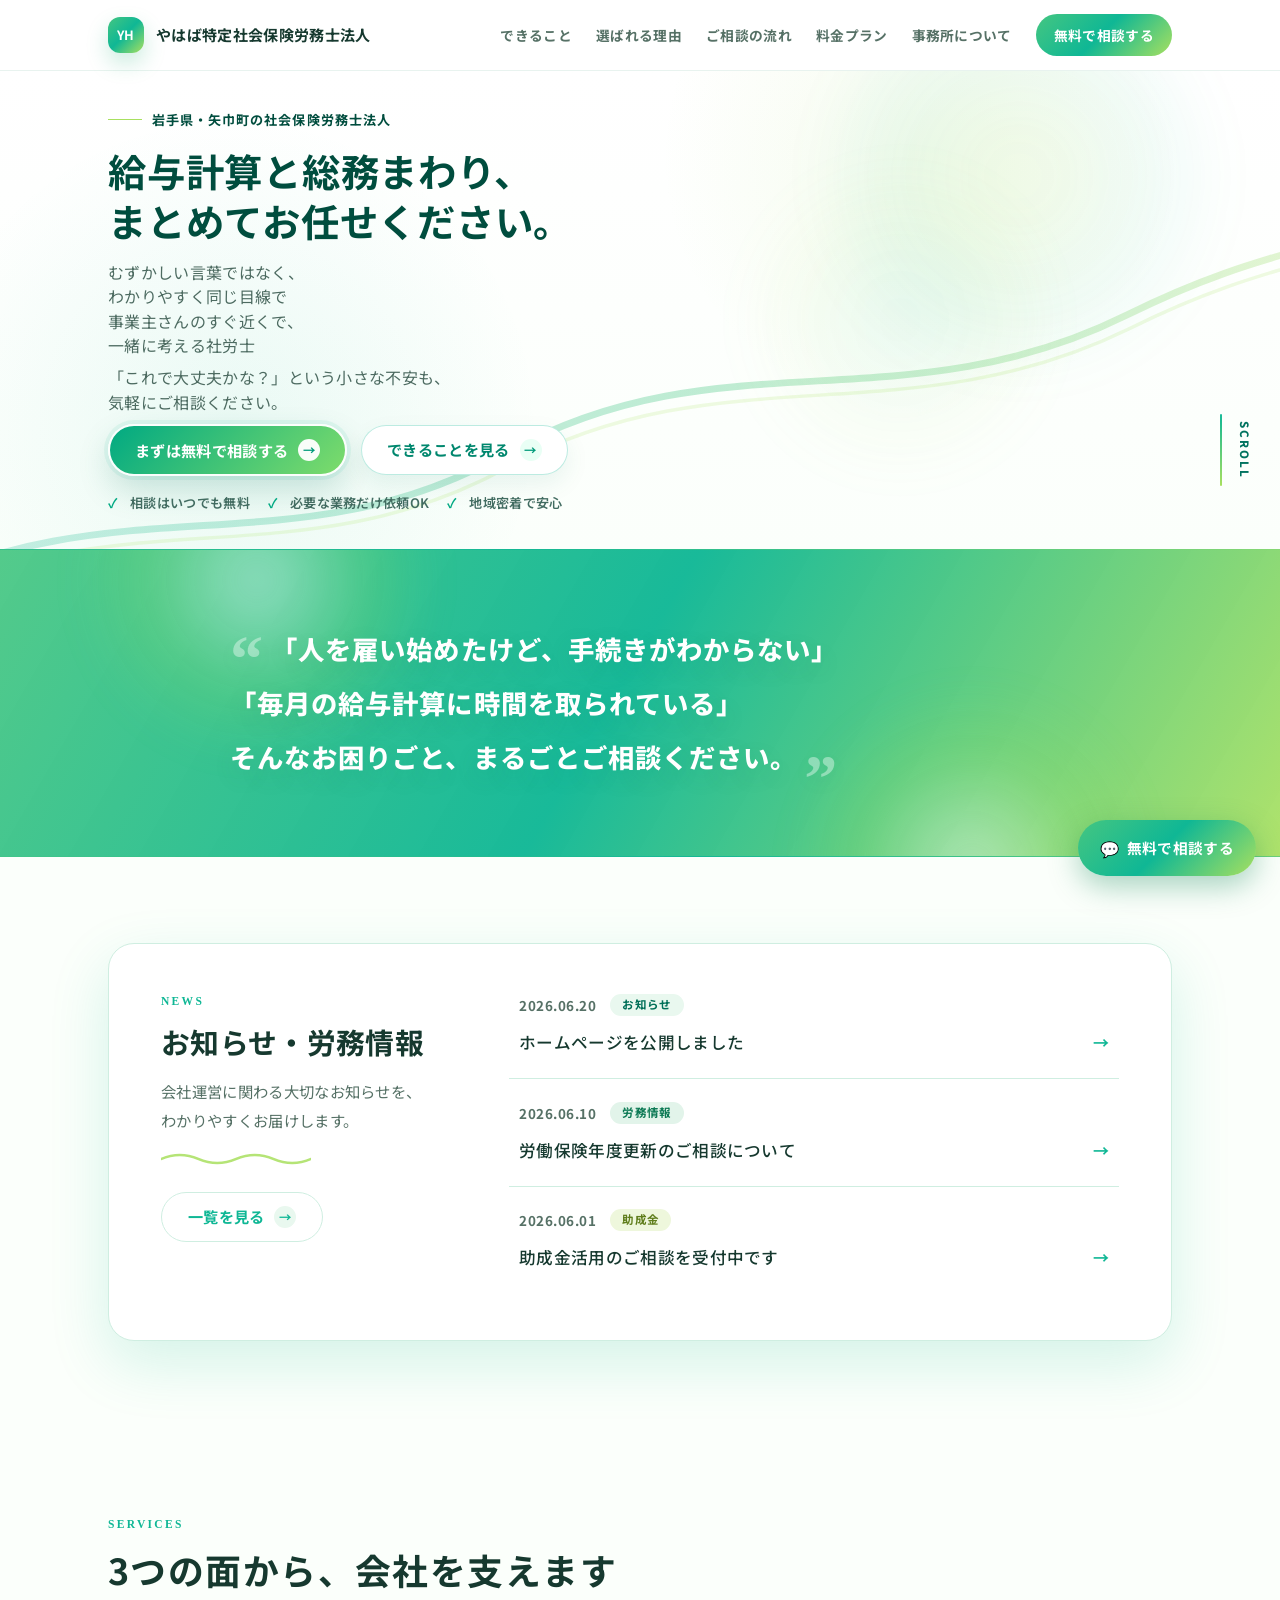
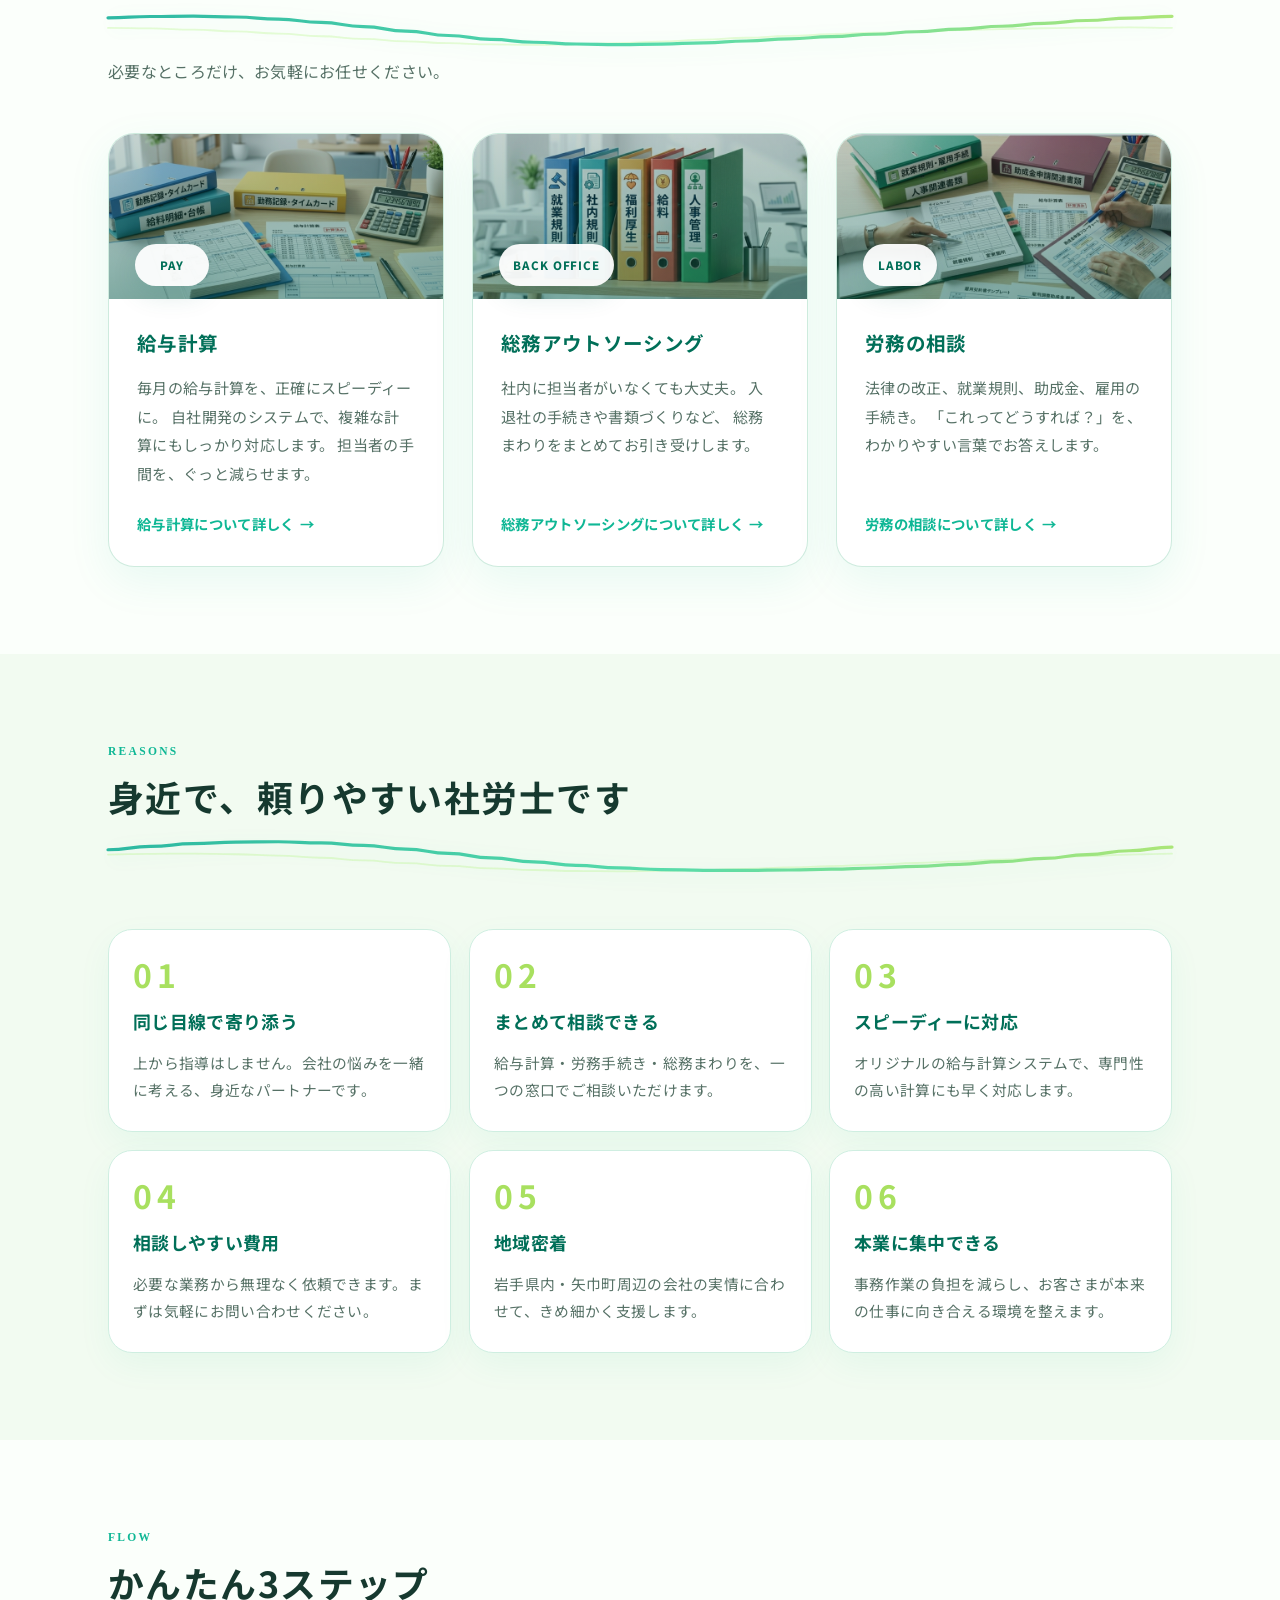
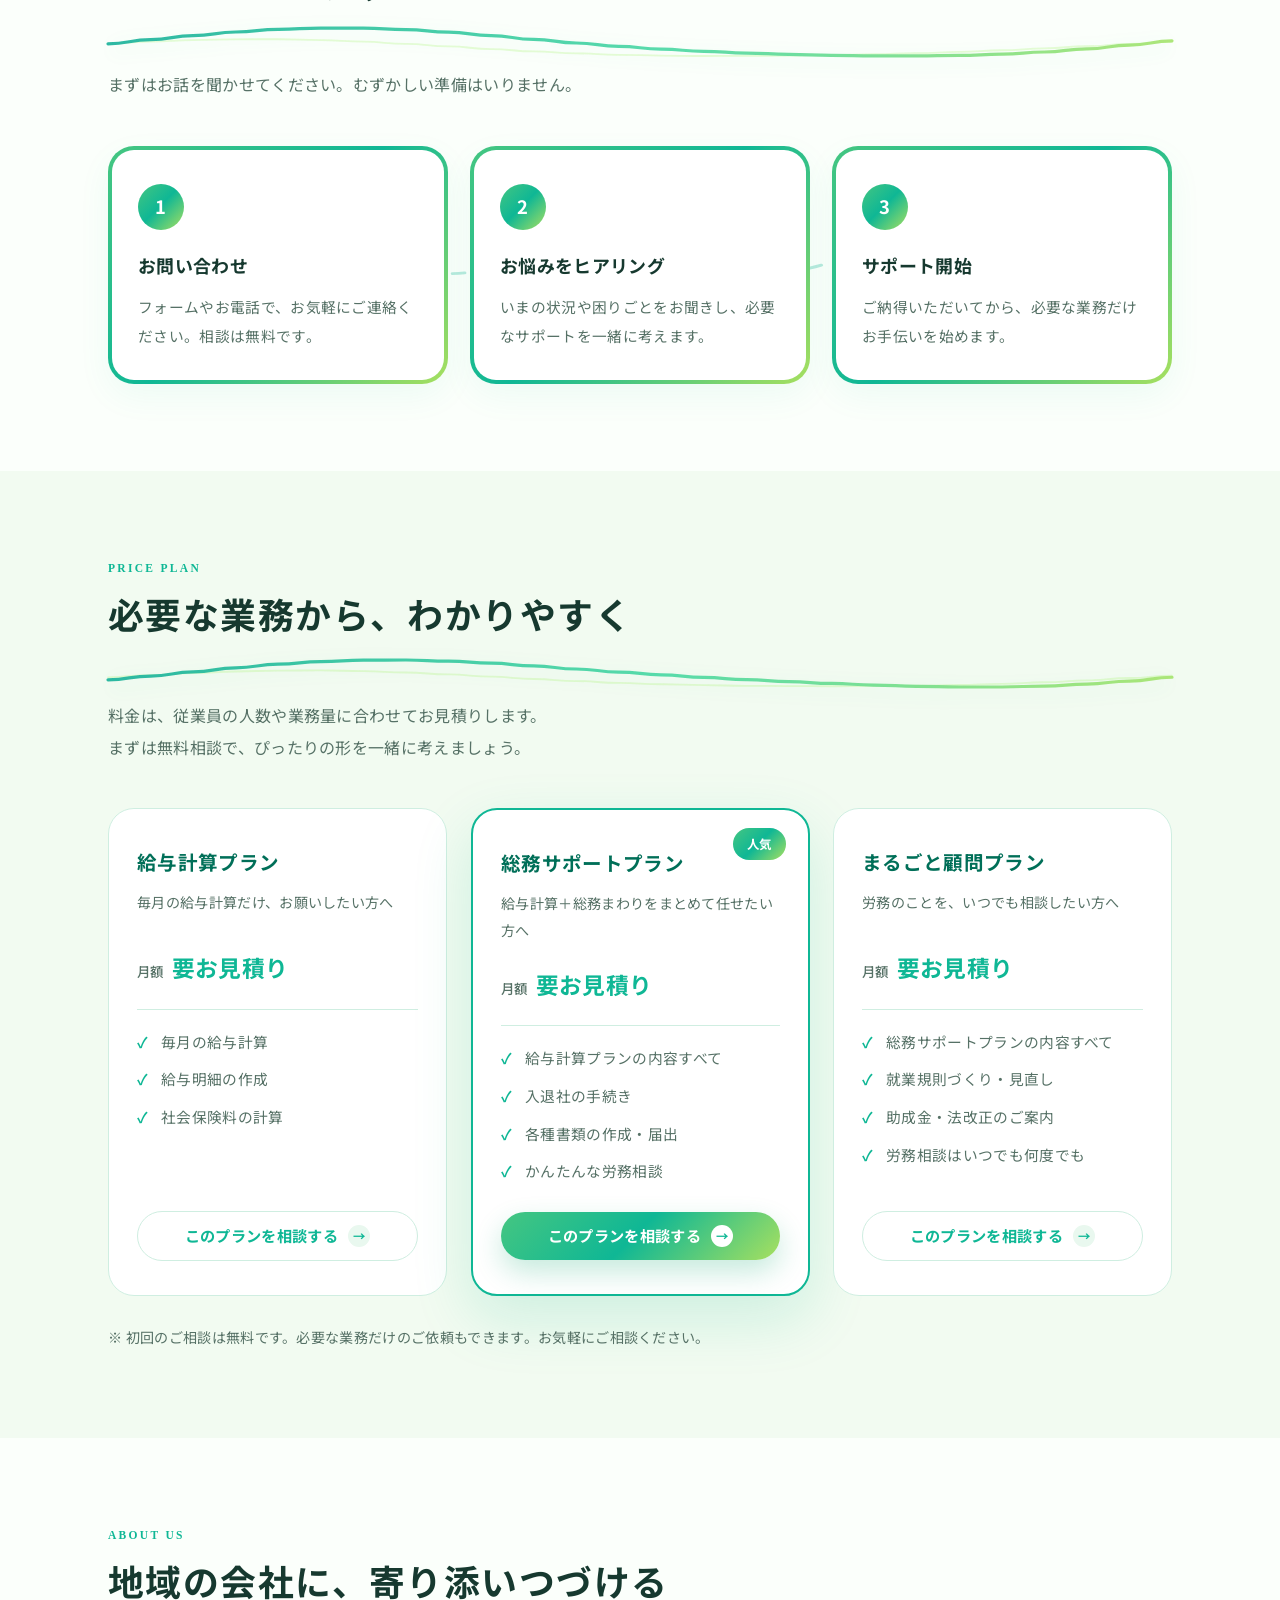
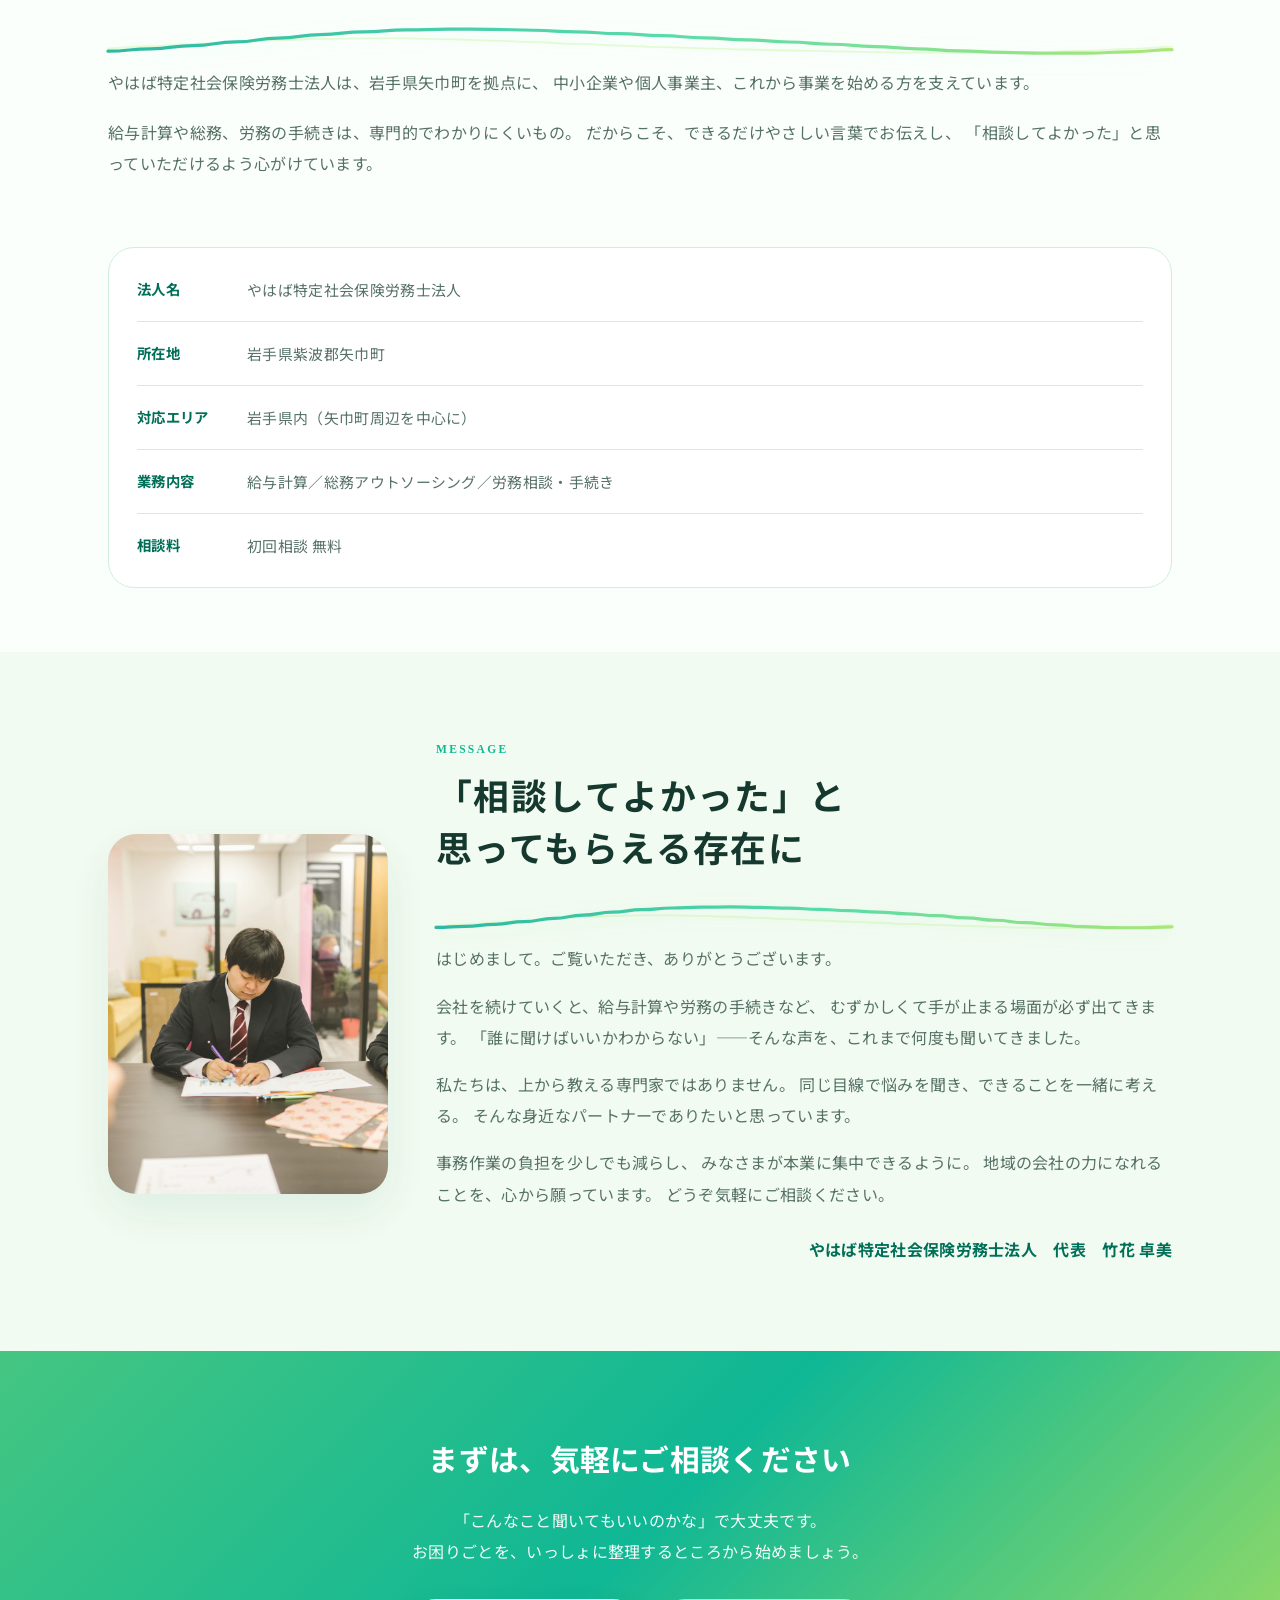
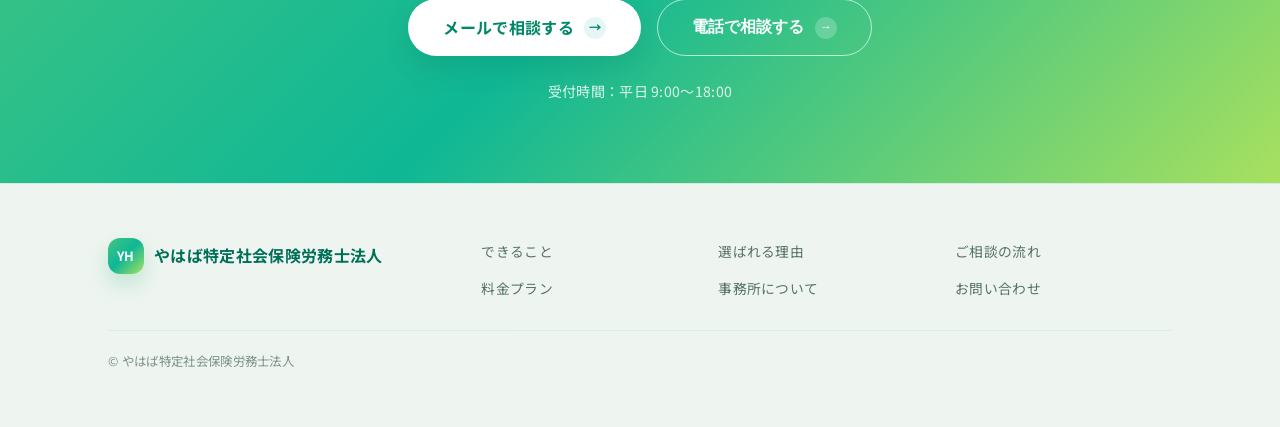
==== index.html @ 400c104e "Add files via upload" ====
<!DOCTYPE html>
<html lang="ja">
<head>
<meta charset="UTF-8">
<meta name="viewport" content="width=device-width, initial-scale=1.0">
<title>やはば特定社会保険労務士法人｜給与計算・総務アウトソーシング・労務相談</title>
<meta name="description" content="岩手県矢巾町の社労士法人です。給与計算や総務まわり、労務の手続きを、まとめて相談できます。中小企業・個人事業主・創業期の方を、身近な目線で支えます。">
<link rel="preconnect" href="https://fonts.googleapis.com">
<link rel="preconnect" href="https://fonts.gstatic.com" crossorigin>
<link href="https://fonts.googleapis.com/css2?family=Noto+Sans+JP:wght@400;500;700&display=swap" rel="stylesheet">
<link rel="stylesheet" href="style.css">
</head>
<body>

<!-- ヘッダー -->
<header class="header" id="top">
  <div class="container header__inner">
    <a href="#top" class="logo">
      <span class="logo__mark">YH</span>
      <span class="logo__text">やはば特定社会保険労務士法人</span>
    </a>
    <nav class="nav" id="nav">
      <a href="#services">できること</a>
      <a href="#reasons">選ばれる理由</a>
      <a href="#flow">ご相談の流れ</a>
      <a href="#plans">料金プラン</a>
      <a href="#about">事務所について</a>
      <a href="#contact" class="nav__cta">無料で相談する</a>
    </nav>
    <button class="nav__toggle" id="navToggle" aria-label="メニューを開く" aria-expanded="false">
      <span></span><span></span><span></span>
    </button>
  </div>
</header>

<main>

  <!-- ヒーロー -->
  <section class="hero">
    <svg class="hero__curve" viewBox="0 0 1440 600" preserveAspectRatio="none" aria-hidden="true">
      <path d="M-40,470 C260,360 540,545 820,400 C1040,288 1250,345 1500,205" fill="none" stroke="var(--accent)" stroke-width="2.5" stroke-linecap="round"/>
    </svg>
    <div class="container hero__inner">
      <div class="hero__body">
        <p class="hero__lead">岩手県・矢巾町の社会保険労務士法人</p>
        <h1 class="hero__title"><span>給与計算と総務まわり、</span><span>まとめてお任せください。</span></h1>
        <div class="hero__message">
          <p class="hero__msgline">むずかしい言葉ではなく、</p>
          <p class="hero__msgline">わかりやすく同じ目線で</p>
          <p class="hero__msgline">事業主さんのすぐ近くで、</p>
          <p class="hero__msgline">一緒に考える社労士</p>
          <p class="hero__msgline hero__msgline--gap">「これで大丈夫かな？」という小さな不安も、</p>
          <p class="hero__msgline">気軽にご相談ください。</p>
        </div>
        <div class="hero__actions">
          <a href="#contact" class="btn btn--primary">まずは無料で相談する</a>
          <a href="#services" class="btn btn--ghost">できることを見る</a>
        </div>
        <ul class="hero__points">
          <li>相談はいつでも無料</li>
          <li>必要な業務だけ依頼OK</li>
          <li>地域密着で安心</li>
        </ul>
      </div>
      <div class="hero__visual" aria-label="地域の会社を支える社労士法人のイメージ">
        <figure class="hero__photo hero__photo--large"><img src="assets/photos/hero-consult.jpg" alt="相談しながら課題を整理するビジネスチーム"></figure>
        <figure class="hero__photo hero__photo--small"><img src="assets/photos/hero-meeting.jpg" alt="書類とパソコンが置かれた明るいオフィス"></figure>
        <figure class="hero__photo hero__photo--thin"><img src="assets/photos/hero-office.jpg" alt="労務相談のイメージ"></figure>
        <p class="hero__bigword">YAHABA SHAROSHI</p>
      </div>
    </div>
  </section>

  <!-- 共感 -->
  <section class="band">
    <div class="container">
      <p class="band__text">
        「人を雇い始めたけど、手続きがわからない」<br>
        「毎月の給与計算に時間を取られている」<br>
        そんなお困りごと、まるごとご相談ください。
      </p>
    </div>
  </section>

  <!-- お知らせ -->
  <section class="section" id="news">
    <div class="container">
      <div class="news">
        <div class="news__head">
          <p class="section__eyebrow">News</p>
          <h2 class="news__title">お知らせ・労務情報</h2>
          <p class="news__desc">会社運営に関わる大切なお知らせを、<br>わかりやすくお届けします。</p>
          <svg class="news__wave" viewBox="0 0 200 16" preserveAspectRatio="none" aria-hidden="true">
            <path d="M0,9 Q25,1 50,9 T100,9 T150,9 T200,9" fill="none" stroke="var(--accent)" stroke-width="2.6" stroke-linecap="round"/>
          </svg>
          <a href="#news" class="btn btn--ghost news__more">一覧を見る</a>
        </div>
        <ul class="news__list">
          <li class="news__item">
            <a href="#news" class="news__link">
              <div class="news__meta">
                <time class="news__date">2026.06.20</time>
                <span class="news__tag news__tag--info">お知らせ</span>
              </div>
              <div class="news__body">
                <span class="news__headline">ホームページを公開しました</span>
                <span class="news__arrow" aria-hidden="true">→</span>
              </div>
            </a>
          </li>
          <li class="news__item">
            <a href="#news" class="news__link">
              <div class="news__meta">
                <time class="news__date">2026.06.10</time>
                <span class="news__tag news__tag--roumu">労務情報</span>
              </div>
              <div class="news__body">
                <span class="news__headline">労働保険年度更新のご相談について</span>
                <span class="news__arrow" aria-hidden="true">→</span>
              </div>
            </a>
          </li>
          <li class="news__item">
            <a href="#news" class="news__link">
              <div class="news__meta">
                <time class="news__date">2026.06.01</time>
                <span class="news__tag news__tag--josei">助成金</span>
              </div>
              <div class="news__body">
                <span class="news__headline">助成金活用のご相談を受付中です</span>
                <span class="news__arrow" aria-hidden="true">→</span>
              </div>
            </a>
          </li>
        </ul>
      </div>
    </div>
  </section>

  <!-- できること -->
  <section class="section" id="services">
    <div class="container">
      <div class="section__head">
        <p class="section__eyebrow">Services</p>
        <h2 class="section__title">3つの面から、会社を支えます</h2>
        <p class="section__desc">必要なところだけ、お気軽にお任せください。</p>
      </div>
      <div class="cards">
        <a class="card card--payroll" href="payroll.html">
          <div class="card__ico">PAY</div>
          <h3 class="card__title">給与計算</h3>
          <p class="card__text">
            毎月の給与計算を、正確にスピーディーに。
            自社開発のシステムで、複雑な計算にもしっかり対応します。
            担当者の手間を、ぐっと減らせます。
          </p>
          <span class="card__more">給与計算について詳しく <span aria-hidden="true">→</span></span>
        </a>
        <a class="card card--soumu" href="soumu.html">
          <div class="card__ico">BACK OFFICE</div>
          <h3 class="card__title">総務アウトソーシング</h3>
          <p class="card__text">
            社内に担当者がいなくても大丈夫。
            入退社の手続きや書類づくりなど、
            総務まわりをまとめてお引き受けします。
          </p>
          <span class="card__more">総務アウトソーシングについて詳しく <span aria-hidden="true">→</span></span>
        </a>
        <a class="card card--roumu" href="roumu.html">
          <div class="card__ico">LABOR</div>
          <h3 class="card__title">労務の相談</h3>
          <p class="card__text">
            法律の改正、就業規則、助成金、雇用の手続き。
            「これってどうすれば？」を、
            わかりやすい言葉でお答えします。
          </p>
          <span class="card__more">労務の相談について詳しく <span aria-hidden="true">→</span></span>
        </a>
      </div>
    </div>
  </section>

  <!-- 選ばれる理由 -->
  <section class="section section--alt" id="reasons">
    <div class="container">
      <div class="section__head">
        <p class="section__eyebrow">Reasons</p>
        <h2 class="section__title">身近で、頼りやすい社労士です</h2>
      </div>
      <div class="reasons">
        <div class="reason">
          <span class="reason__num">01</span>
          <h3 class="reason__title">同じ目線で寄り添う</h3>
          <p class="reason__text">上から指導はしません。会社の悩みを一緒に考える、身近なパートナーです。</p>
        </div>
        <div class="reason">
          <span class="reason__num">02</span>
          <h3 class="reason__title">まとめて相談できる</h3>
          <p class="reason__text">給与計算・労務手続き・総務まわりを、一つの窓口でご相談いただけます。</p>
        </div>
        <div class="reason">
          <span class="reason__num">03</span>
          <h3 class="reason__title">スピーディーに対応</h3>
          <p class="reason__text">オリジナルの給与計算システムで、専門性の高い計算にも早く対応します。</p>
        </div>
        <div class="reason">
          <span class="reason__num">04</span>
          <h3 class="reason__title">相談しやすい費用</h3>
          <p class="reason__text">必要な業務から無理なく依頼できます。まずは気軽にお問い合わせください。</p>
        </div>
        <div class="reason">
          <span class="reason__num">05</span>
          <h3 class="reason__title">地域密着</h3>
          <p class="reason__text">岩手県内・矢巾町周辺の会社の実情に合わせて、きめ細かく支援します。</p>
        </div>
        <div class="reason">
          <span class="reason__num">06</span>
          <h3 class="reason__title">本業に集中できる</h3>
          <p class="reason__text">事務作業の負担を減らし、お客さまが本来の仕事に向き合える環境を整えます。</p>
        </div>
      </div>
    </div>
  </section>

  <!-- ご相談の流れ -->
  <section class="section" id="flow">
    <div class="container">
      <div class="section__head">
        <p class="section__eyebrow">Flow</p>
        <h2 class="section__title">かんたん3ステップ</h2>
        <p class="section__desc">まずはお話を聞かせてください。むずかしい準備はいりません。</p>
      </div>
      <ol class="flow">
        <li class="flow__step">
          <span class="flow__num">1</span>
          <h3 class="flow__title">お問い合わせ</h3>
          <p class="flow__text">フォームやお電話で、お気軽にご連絡ください。相談は無料です。</p>
        </li>
        <li class="flow__step">
          <span class="flow__num">2</span>
          <h3 class="flow__title">お悩みをヒアリング</h3>
          <p class="flow__text">いまの状況や困りごとをお聞きし、必要なサポートを一緒に考えます。</p>
        </li>
        <li class="flow__step">
          <span class="flow__num">3</span>
          <h3 class="flow__title">サポート開始</h3>
          <p class="flow__text">ご納得いただいてから、必要な業務だけお手伝いを始めます。</p>
        </li>
      </ol>
    </div>
  </section>

  <!-- 料金プラン -->
  <section class="section section--alt" id="plans">
    <div class="container">
      <div class="section__head">
        <p class="section__eyebrow">Price Plan</p>
        <h2 class="section__title">必要な業務から、わかりやすく</h2>
        <p class="section__desc">
          料金は、従業員の人数や業務量に合わせてお見積りします。<br>
          まずは無料相談で、ぴったりの形を一緒に考えましょう。
        </p>
      </div>
      <div class="plans">
        <article class="plan">
          <h3 class="plan__name">給与計算プラン</h3>
          <p class="plan__for">毎月の給与計算だけ、お願いしたい方へ</p>
          <p class="plan__price"><span class="plan__from">月額</span>要お見積り</p>
          <ul class="plan__list">
            <li>毎月の給与計算</li>
            <li>給与明細の作成</li>
            <li>社会保険料の計算</li>
          </ul>
          <a href="#contact" class="btn btn--ghost plan__btn">このプランを相談する</a>
        </article>

        <article class="plan plan--featured">
          <span class="plan__badge">人気</span>
          <h3 class="plan__name">総務サポートプラン</h3>
          <p class="plan__for">給与計算＋総務まわりをまとめて任せたい方へ</p>
          <p class="plan__price"><span class="plan__from">月額</span>要お見積り</p>
          <ul class="plan__list">
            <li>給与計算プランの内容すべて</li>
            <li>入退社の手続き</li>
            <li>各種書類の作成・届出</li>
            <li>かんたんな労務相談</li>
          </ul>
          <a href="#contact" class="btn btn--primary plan__btn">このプランを相談する</a>
        </article>

        <article class="plan">
          <h3 class="plan__name">まるごと顧問プラン</h3>
          <p class="plan__for">労務のことを、いつでも相談したい方へ</p>
          <p class="plan__price"><span class="plan__from">月額</span>要お見積り</p>
          <ul class="plan__list">
            <li>総務サポートプランの内容すべて</li>
            <li>就業規則づくり・見直し</li>
            <li>助成金・法改正のご案内</li>
            <li>労務相談はいつでも何度でも</li>
          </ul>
          <a href="#contact" class="btn btn--ghost plan__btn">このプランを相談する</a>
        </article>
      </div>
      <p class="plans__note">※ 初回のご相談は無料です。必要な業務だけのご依頼もできます。お気軽にご相談ください。</p>
    </div>
  </section>

  <!-- 事務所について -->
  <section class="section" id="about">
    <div class="container about">
      <div class="about__body">
        <p class="section__eyebrow">About Us</p>
        <h2 class="section__title">地域の会社に、寄り添いつづける</h2>
        <p class="about__text">
          やはば特定社会保険労務士法人は、岩手県矢巾町を拠点に、
          中小企業や個人事業主、これから事業を始める方を支えています。
        </p>
        <p class="about__text">
          給与計算や総務、労務の手続きは、専門的でわかりにくいもの。
          だからこそ、できるだけやさしい言葉でお伝えし、
          「相談してよかった」と思っていただけるよう心がけています。
        </p>
      </div>
      <div class="about__info">
        <dl class="info">
          <div class="info__row"><dt>法人名</dt><dd>やはば特定社会保険労務士法人</dd></div>
          <div class="info__row"><dt>所在地</dt><dd>岩手県紫波郡矢巾町</dd></div>
          <div class="info__row"><dt>対応エリア</dt><dd>岩手県内（矢巾町周辺を中心に）</dd></div>
          <div class="info__row"><dt>業務内容</dt><dd>給与計算／総務アウトソーシング／労務相談・手続き</dd></div>
          <div class="info__row"><dt>相談料</dt><dd>初回相談 無料</dd></div>
        </dl>
      </div>
    </div>

    <!-- 事務所風景スライドショー（画像はサンプル。後で差し替え可） -->
    <div class="container">
      <div class="office-gallery" role="group" aria-label="事務所の風景（自動で切り替わります）">
        <figure class="office-gallery__slide">
          <img src="assets/photos/hero-consult.jpg" alt="相談風景のイメージ">
        </figure>
        <figure class="office-gallery__slide">
          <img src="assets/photos/hero-meeting.jpg" alt="打ち合わせ風景のイメージ">
        </figure>
        <figure class="office-gallery__slide">
          <img src="assets/photos/hero-office.jpg" alt="労務相談のイメージ">
        </figure>
        <span class="office-gallery__note">地域密着の相談しやすい雰囲気</span>
      </div>
    </div>
  </section>

  <!-- 代表挨拶 -->
  <section class="section section--alt" id="greeting">
    <div class="container greeting">
      <div class="greeting__person greeting__photoOnly">
        <!-- 仮画像：本番では「代表＋社員が談笑する写真」に差し替えてください -->
        <img src="assets/photos/hero-consult.jpg" alt="代表と社員が談笑する様子（仮画像）">
        <div class="greeting__photo" aria-hidden="true">代表</div>
        <p class="greeting__role">代表社員・特定社会保険労務士</p>
        <p class="greeting__name">竹花 卓美</p>
      </div>
      <div class="greeting__body">
        <p class="section__eyebrow">Message</p>
        <h2 class="section__title">「相談してよかった」と<br>思ってもらえる存在に</h2>
        <p class="greeting__text">
          はじめまして。ご覧いただき、ありがとうございます。
        </p>
        <p class="greeting__text">
          会社を続けていくと、給与計算や労務の手続きなど、
          むずかしくて手が止まる場面が必ず出てきます。
          「誰に聞けばいいかわからない」——そんな声を、これまで何度も聞いてきました。
        </p>
        <p class="greeting__text">
          私たちは、上から教える専門家ではありません。
          同じ目線で悩みを聞き、できることを一緒に考える。
          そんな身近なパートナーでありたいと思っています。
        </p>
        <p class="greeting__text">
          事務作業の負担を少しでも減らし、
          みなさまが本業に集中できるように。
          地域の会社の力になれることを、心から願っています。
          どうぞ気軽にご相談ください。
        </p>
        <p class="greeting__sign">やはば特定社会保険労務士法人　代表　竹花 卓美</p>
      </div>
    </div>
  </section>

  <!-- お問い合わせ -->
  <section class="cta" id="contact">
    <div class="container cta__inner">
      <h2 class="cta__title">まずは、気軽にご相談ください</h2>
      <p class="cta__text">
        「こんなこと聞いてもいいのかな」で大丈夫です。<br>
        お困りごとを、いっしょに整理するところから始めましょう。
      </p>
      <div class="cta__actions">
        <a href="mailto:info@example.com" class="btn btn--white btn--lg">メールで相談する</a>
        <button type="button" class="btn btn--outline btn--lg phone-modal-open">電話で相談する</button>
      </div>
      <p class="cta__note">受付時間：平日 9:00〜18:00</p>
    </div>
  </section>

</main>

<!-- Scroll Guide -->
<a href="#services" class="scroll-guide" aria-label="下へスクロール">
  <span>SCROLL</span>
  <i aria-hidden="true"></i>
</a>

<!-- フローティング相談ボタン -->
<a href="#contact" class="floating-cta">無料で相談する</a>

<!-- フッター -->
<footer class="footer">
  <div class="container footer__inner">
    <div class="footer__brand">
      <span class="logo__mark">YH</span>
      <span>やはば特定社会保険労務士法人</span>
    </div>
    <nav class="footer__nav">
      <a href="#services">できること</a>
      <a href="#reasons">選ばれる理由</a>
      <a href="#flow">ご相談の流れ</a>
      <a href="#plans">料金プラン</a>
      <a href="#about">事務所について</a>
      <a href="#contact">お問い合わせ</a>
    </nav>
    <p class="footer__copy">&copy; やはば特定社会保険労務士法人</p>
  </div>
</footer>


<!-- 電話番号ポップアップ -->
<div class="phone-modal" id="phoneModal" aria-hidden="true">
  <div class="phone-modal__overlay" data-phone-close></div>
  <div class="phone-modal__dialog" role="dialog" aria-modal="true" aria-labelledby="phoneModalTitle">
    <button type="button" class="phone-modal__close" aria-label="閉じる" data-phone-close>×</button>
    <p class="phone-modal__eyebrow">お電話でのご相談</p>
    <h2 class="phone-modal__title" id="phoneModalTitle">やはば特定社会保険労務士法人</h2>
    <a class="phone-modal__number" href="tel:0196133228">019-613-3228</a>
    <p class="phone-modal__note">スマートフォンでは番号をタップすると発信できます。<br>受付時間：平日 9:00〜18:00</p>
  </div>
</div>

<script src="script.js"></script>
</body>
</html>
---- style.css ----
/* ===== ブランド変数：JTI風の余白・透明感・グリーン基調 ===== */
:root{
  --bg:#fbefb; /* 明るい白緑 */
  --paper:#ffffff;
  --main:#12a96f; /* 添付ロゴ寄せ：明るいグリーン */
  --main-dark:#087a59; /* 暗くなりすぎない深緑 */
  --main-soft:#e9f8ef;
  --accent:#8fd66a; /* 黄みのあるライム寄り */
  --accent-2:#caecc2;
  --sub:#f2fbf1;
  --line:#d9efdf;
  --text:#16392f;
  --text-sub:#567166;
  --white:#ffffff;
  --radius:18px;
  --radius-lg:26px;
  --shadow:0 18px 50px rgba(18,169,111,.13);
  --maxw:1120px;
}

*{box-sizing:border-box;}
html{scroll-behavior:smooth;}
body{
  margin:0;
  font-family:"Noto Sans JP",-apple-system,BlinkMacSystemFont,"Segoe UI",sans-serif;
  color:var(--text);
  background:var(--bg);
  line-height:1.95;
  letter-spacing:.02em;
  -webkit-font-smoothing:antialiased;
}
img{max-width:100%;display:block;}
a{color:inherit;text-decoration:none;}
h1,h2,h3,p,dl,dd{margin:0;}
ul,ol{margin:0;padding:0;list-style:none;}

.container{width:100%;max-width:var(--maxw);margin-inline:auto;padding-inline:28px;}

/* ===== ボタン ===== */
.btn{
  display:inline-flex;align-items:center;justify-content:center;gap:.65em;
  padding:13px 26px;border-radius:999px;font-weight:700;font-size:.95rem;
  transition:transform .18s ease, box-shadow .2s ease, background .2s ease, border-color .2s ease;
  white-space:nowrap;line-height:1.4;
}
.btn--lg{padding:16px 34px;font-size:1rem;}
.btn--primary{background:linear-gradient(135deg,#62c56f 0%,#12a96f 52%,#8fd66a 100%);color:var(--white);box-shadow:0 12px 28px rgba(18,169,111,.24);}
.btn--primary:hover{background:linear-gradient(135deg,#52bc68 0%,#0b9864 58%,#7ccb5c 100%);transform:translateY(-2px);}
.btn--ghost{background:var(--white);color:var(--main);border:1px solid var(--line);}
.btn--ghost:hover{background:var(--main-soft);border-color:var(--accent-2);}
.btn--outline{background:transparent;color:var(--white);border:1px solid rgba(255,255,255,.65);}
.btn--outline:hover{background:rgba(255,255,255,.13);}
.btn::after{content:"→";display:grid;place-items:center;flex:none;width:22px;height:22px;border-radius:50%;font-size:.78rem;line-height:1;transition:transform .2s ease;}
.btn--primary::after{background:var(--white);color:var(--main);}
.btn--ghost::after{background:var(--main-soft);color:var(--main);}
.btn--outline::after{background:rgba(255,255,255,.22);color:var(--white);}
.btn:hover::after{transform:translateX(3px);}

/* ===== ヘッダー ===== */
.header{position:sticky;top:0;z-index:50;background:rgba(251,254,251,.84);backdrop-filter:blur(16px);border-bottom:1px solid rgba(0,122,77,.09);transition:background .3s ease, box-shadow .3s ease;}
.header.is-scrolled{background:rgba(251,254,251,.97);box-shadow:0 8px 28px rgba(18,169,111,.09);}
.header__inner{display:flex;align-items:center;justify-content:space-between;height:70px;}
.logo{display:flex;align-items:center;gap:12px;font-weight:700;min-width:0;}
.logo__mark{display:grid;place-items:center;width:36px;height:36px;border-radius:12px;background:linear-gradient(135deg,#6cc56f 0%,#12a96f 55%,#8fd66a 100%);color:var(--white);font-size:.8rem;letter-spacing:.06em;box-shadow:0 10px 22px rgba(18,169,111,.22);}
.logo__text{font-size:.94rem;white-space:nowrap;}
.nav{display:flex;align-items:center;gap:24px;}
.nav a{font-size:.86rem;font-weight:700;color:var(--text-sub);transition:color .2s;}
.nav a:hover{color:var(--main);}
.nav__cta{background:linear-gradient(135deg,#62c56f 0%,#12a96f 58%,#8fd66a 100%);color:var(--white)!important;padding:8px 18px;border-radius:999px;}
.nav__toggle{display:none;flex-direction:column;gap:5px;background:none;border:none;cursor:pointer;padding:8px;}
.nav__toggle span{display:block;width:24px;height:2px;background:var(--main);transition:.3s;}

/* ===== ヒーロー：写真カード＋大きな余白 ===== */
.hero{position:relative;overflow:hidden;background:linear-gradient(180deg,#fbfffb 0%,#f3fbf2 100%);padding:54px 0 88px;}
.hero::before{content:"";position:absolute;inset:auto -10% 26px -10%;height:170px;background:var(--white);transform:rotate(-3deg);transform-origin:center;z-index:0;}
.hero::after{content:"";position:absolute;right:-120px;top:70px;width:420px;height:420px;border-radius:50%;background:radial-gradient(circle,rgba(143,214,106,.24),rgba(18,169,111,.06) 55%,transparent 72%);pointer-events:none;}
.hero__curve{position:absolute;inset:0;width:100%;height:100%;z-index:1;opacity:.85;pointer-events:none;}
.hero__inner{position:relative;z-index:2;display:grid;grid-template-columns:.88fr 1.12fr;gap:54px;align-items:center;}
.hero__body{padding-top:10px;}
.hero__lead{display:inline-flex;align-items:center;gap:10px;color:var(--main);font-weight:700;font-size:.86rem;letter-spacing:.08em;margin-bottom:18px;}
.hero__lead::before{content:"";width:34px;height:1px;background:var(--accent);}
.hero__title{font-size:clamp(2rem,4vw,3.35rem);font-weight:700;line-height:1.35;letter-spacing:.03em;margin-bottom:24px;color:var(--text);}
.hero__text{color:var(--text-sub);font-size:1.02rem;margin-bottom:30px;}
.hero__actions{display:flex;flex-wrap:wrap;gap:14px;margin-bottom:24px;}
.hero__points{display:flex;flex-wrap:wrap;gap:10px 18px;}
.hero__points li{position:relative;padding:7px 12px 7px 32px;border:1px solid var(--line);border-radius:999px;background:rgba(255,255,255,.72);font-size:.84rem;color:var(--text-sub);}
.hero__points li::before{content:"✓";position:absolute;left:13px;color:var(--main);font-weight:700;}
.hero__visual{position:relative;min-height:455px;}
.hero__photo{position:absolute;overflow:hidden;background:var(--sub);box-shadow:var(--shadow);border:1px solid rgba(255,255,255,.8);}
.hero__photo img{width:100%;height:100%;object-fit:cover;filter:saturate(1.08) contrast(1.01) brightness(1.04);}
.hero__photo--large{left:0;top:0;width:69%;height:305px;border-radius:28px;}
.hero__photo--small{right:0;top:34px;width:38%;height:245px;border-radius:18px;}
.hero__photo--thin{right:8%;bottom:0;width:58%;height:160px;border-radius:18px;}
.hero__bigword{position:absolute;left:14%;bottom:92px;color:var(--main);font-size:clamp(2.2rem,5vw,4.8rem);font-weight:500;letter-spacing:.14em;opacity:.78;line-height:1;}

/* ===== 帯 ===== */
.band{background:var(--white);padding:46px 0;text-align:left;border-top:1px solid var(--line);border-bottom:1px solid var(--line);}
.band__text{max-width:820px;margin-inline:auto;color:var(--main-dark);font-size:1.16rem;font-weight:700;line-height:2.05;}

/* ===== セクション共通 ===== */
.section{padding:86px 0;background:var(--bg);}
.section--alt{background:var(--sub);}
.section__head{max-width:760px;margin:0 0 46px;}
.section__head{text-align:left;}
.section__eyebrow{display:block;color:var(--main);font-weight:700;font-size:.72rem;letter-spacing:.2em;text-transform:uppercase;margin-bottom:9px;font-family:Georgia,serif;}
.section__eyebrow::before{content:none;}
.section__title{font-size:clamp(1.65rem,2.8vw,2.35rem);font-weight:700;line-height:1.45;letter-spacing:.04em;margin-bottom:12px;}
.section__desc{color:var(--text-sub);}

/* ===== カード ===== */
.cards{display:grid;grid-template-columns:repeat(3,1fr);gap:24px;}
.card{position:relative;display:flex;flex-direction:column;min-height:330px;background:var(--white);border-radius:var(--radius);padding:30px 26px 28px;box-shadow:none;border:1px solid var(--line);overflow:hidden;transition:transform .2s ease, box-shadow .2s ease, border-color .2s ease;}
.card::before{content:"";position:absolute;left:0;right:0;top:0;height:7px;background:linear-gradient(90deg,#12a96f 0%,#62c56f 55%,#8fd66a 100%);}
.card:hover{transform:translateY(-6px);box-shadow:var(--shadow);border-color:var(--accent-2);}
.card__ico{display:grid;place-items:center;width:54px;height:54px;background:var(--main-soft);border-radius:16px;font-size:1.55rem;margin-bottom:20px;}
.card__title{font-size:1.22rem;font-weight:700;margin-bottom:12px;color:var(--main-dark);}
.card__text{color:var(--text-sub);font-size:.94rem;line-height:1.9;}
.card__more{display:inline-flex;align-items:center;gap:.35em;margin-top:auto;padding-top:22px;color:var(--main);font-weight:700;font-size:.9rem;}
.card:hover .card__more{gap:.7em;}

/* ===== 選ばれる理由 ===== */
.reasons{display:grid;grid-template-columns:repeat(3,1fr);gap:18px;}
.reason{position:relative;background:var(--white);border-radius:16px;padding:28px 24px;border:1px solid var(--line);transition:background .25s ease, color .25s ease, transform .2s ease;}
.reason:hover{background:var(--main);transform:translateY(-5px);}
.reason__num{display:block;color:var(--accent);font-weight:700;font-size:.82rem;letter-spacing:.16em;margin-bottom:14px;}
.reason__title{font-size:1.12rem;font-weight:700;margin-bottom:10px;color:var(--main-dark);}
.reason__text{color:var(--text-sub);font-size:.92rem;line-height:1.85;}
.reason:hover .reason__num,.reason:hover .reason__title{color:var(--white);}
.reason:hover .reason__text{color:rgba(255,255,255,.92);}

/* ===== 流れ ===== */
.flow{display:grid;grid-template-columns:repeat(3,1fr);gap:22px;counter-reset:step;}
.flow__step{position:relative;background:var(--white);border-radius:var(--radius);padding:34px 26px 30px;border:1px solid var(--line);}
.flow__step:not(:last-child)::after{content:"";position:absolute;right:-16px;top:50%;width:28px;height:1px;background:var(--accent-2);}
.flow__num{display:grid;place-items:center;width:46px;height:46px;margin:0 0 18px;background:linear-gradient(135deg,#62c56f 0%,#12a96f 58%,#8fd66a 100%);color:var(--white);border-radius:50%;font-size:1.15rem;font-weight:700;}
.flow__title{font-size:1.12rem;font-weight:700;margin-bottom:10px;}
.flow__text{color:var(--text-sub);font-size:.92rem;}

/* ===== 料金 ===== */
.plans{display:grid;grid-template-columns:repeat(3,1fr);gap:24px;align-items:stretch;}
.plan{position:relative;display:flex;flex-direction:column;background:var(--white);border-radius:var(--radius-lg);padding:34px 28px;border:1px solid var(--line);box-shadow:none;}
.plan--featured{border:2px solid var(--main);box-shadow:var(--shadow);}
.plan__badge{position:absolute;top:18px;right:22px;background:linear-gradient(135deg,#62c56f 0%,#12a96f 58%,#8fd66a 100%);color:var(--white);font-size:.78rem;font-weight:700;padding:4px 14px;border-radius:999px;}
.plan__name{font-size:1.22rem;font-weight:700;color:var(--main-dark);margin-bottom:8px;padding-right:54px;}
.plan__for{color:var(--text-sub);font-size:.88rem;margin-bottom:18px;min-height:2.8em;}
.plan__price{font-size:1.42rem;font-weight:700;color:var(--main);padding-bottom:18px;margin-bottom:18px;border-bottom:1px solid var(--line);}
.plan__from{font-size:.84rem;font-weight:500;color:var(--text-sub);margin-right:8px;}
.plan__list{display:flex;flex-direction:column;gap:9px;margin-bottom:26px;flex-grow:1;}
.plan__list li{position:relative;padding-left:24px;font-size:.92rem;color:var(--text-sub);}
.plan__list li::before{content:"✓";position:absolute;left:0;top:0;color:var(--main);font-weight:700;}
.plan__btn{width:100%;}
.plans__note{text-align:left;color:var(--text-sub);font-size:.88rem;margin-top:28px;}

/* ===== About ===== */
.about{display:grid;grid-template-columns:.92fr 1.08fr;gap:50px;align-items:start;}
.about__text{color:var(--text-sub);margin-bottom:18px;}
.about .section__title{text-align:left;margin-top:6px;}
.info{background:var(--white);border-radius:var(--radius-lg);padding:10px 28px;border:1px solid var(--line);}
.info__row{display:flex;gap:18px;padding:17px 0;border-bottom:1px solid var(--line);}
.info__row:last-child{border-bottom:none;}
.info__row dt{flex:0 0 92px;font-weight:700;color:var(--main-dark);font-size:.9rem;}
.info__row dd{color:var(--text-sub);font-size:.93rem;}
.office-gallery{position:relative;margin-top:52px;width:100%;aspect-ratio:16/6;border-radius:var(--radius-lg);overflow:hidden;border:1px solid var(--line);box-shadow:var(--shadow);background:var(--sub);}
.office-gallery__slide{position:absolute;inset:0;margin:0;opacity:0;animation:officeFade 18s infinite;}
.office-gallery__slide img{width:100%;height:100%;object-fit:cover;display:block;}
.office-gallery__slide:nth-child(1){animation-delay:0s;}
.office-gallery__slide:nth-child(2){animation-delay:6s;}
.office-gallery__slide:nth-child(3){animation-delay:12s;}
@keyframes officeFade{0%{opacity:0;}4%{opacity:1;}30%{opacity:1;}36%{opacity:0;}100%{opacity:0;}}
.office-gallery__note{position:absolute;right:14px;bottom:12px;z-index:2;background:rgba(24,53,42,.55);color:#fff;font-size:.75rem;padding:5px 12px;border-radius:999px;}
@media (prefers-reduced-motion: reduce){.office-gallery__slide{animation:none;}.office-gallery__slide:nth-child(1){opacity:1;}}

/* ===== 代表挨拶 ===== */
.greeting{display:grid;grid-template-columns:280px 1fr;gap:48px;align-items:start;}
.greeting__person{text-align:center;background:var(--white);border-radius:var(--radius-lg);padding:34px 24px;border:1px solid var(--line);position:sticky;top:96px;}
.greeting__photo{display:grid;place-items:center;width:120px;height:120px;margin:0 auto 18px;border-radius:50%;background:var(--main-soft);color:var(--main);font-weight:700;font-size:1.1rem;border:1px solid var(--accent-2);}
.greeting__role{font-size:.84rem;color:var(--text-sub);margin-bottom:4px;}
.greeting__name{font-size:1.18rem;font-weight:700;color:var(--main-dark);}
.greeting__body .section__title{text-align:left;margin-bottom:22px;}
.greeting__text{color:var(--text-sub);margin-bottom:16px;}
.greeting__sign{margin-top:24px;font-weight:700;color:var(--main-dark);text-align:right;}

/* ===== CTA / Footer ===== */
.cta{background:linear-gradient(135deg,#62c56f 0%,#12a96f 52%,#8fd66a 100%);color:var(--white);padding:78px 0;text-align:center;}
.cta__title{font-size:1.86rem;font-weight:700;margin-bottom:18px;}
.cta__text{margin-bottom:32px;opacity:.95;}
.cta__actions{display:flex;flex-wrap:wrap;gap:16px;justify-content:center;}
.cta__note{margin-top:22px;font-size:.88rem;opacity:.85;}
.footer{background:#eef5f0;color:var(--text-sub);padding:54px 0;border-top:1px solid var(--line);}
.footer__inner{display:grid;grid-template-columns:1fr 2fr;gap:28px;align-items:start;}
.footer__brand{display:flex;align-items:center;gap:10px;font-weight:700;color:var(--main-dark);}
.footer__nav{display:grid;grid-template-columns:repeat(3,minmax(0,1fr));gap:10px 20px;}
.footer__nav a{font-size:.86rem;color:var(--text-sub);transition:color .2s;}
.footer__nav a:hover{color:var(--main);}
.footer__copy{grid-column:1/-1;font-size:.78rem;opacity:.75;border-top:1px solid var(--line);padding-top:18px;}

/* ===== Quick Access ===== */
.quick-access{position:fixed;right:20px;top:120px;z-index:45;display:flex;flex-direction:column;align-items:center;gap:10px;}
.quick-access__label{writing-mode:vertical-rl;font-family:Georgia,serif;color:var(--main);font-size:.75rem;letter-spacing:.06em;background:rgba(255,255,255,.78);border:1px solid var(--line);border-radius:999px;padding:12px 6px;}
.quick-access a{display:grid;place-items:center;width:54px;height:54px;border-radius:50%;background:linear-gradient(135deg,#62c56f 0%,#12a96f 58%,#8fd66a 100%);color:var(--white);font-size:.74rem;font-weight:700;box-shadow:0 10px 26px rgba(0,122,77,.2);transition:transform .2s ease,background .2s ease;}
.quick-access a:hover{background:var(--main-dark);transform:translateY(-3px);}
.floating-cta{position:fixed;right:22px;bottom:22px;z-index:60;display:inline-flex;align-items:center;gap:.5em;background:linear-gradient(135deg,#62c56f 0%,#12a96f 58%,#8fd66a 100%);color:var(--white);font-weight:700;font-size:.92rem;padding:13px 22px;border-radius:999px;box-shadow:0 10px 30px rgba(0,122,77,.34);transition:transform .2s ease,background .2s ease;}
.floating-cta::before{content:"💬";font-size:1.05em;}
.floating-cta:hover{background:var(--main-dark);transform:translateY(-3px);}

/* ===== 下層ページ ===== */
.breadcrumb{padding:24px 0 0;font-size:.82rem;color:var(--text-sub);}
.breadcrumb a{color:var(--main);}
.breadcrumb a:hover{text-decoration:underline;}
.breadcrumb__sep{margin:0 8px;color:var(--accent);}
.article{max-width:820px;margin-inline:auto;padding:50px 0 88px;}
.article__eyebrow{display:block;color:var(--main);font-weight:700;font-size:.72rem;letter-spacing:.2em;text-transform:uppercase;margin-bottom:10px;font-family:Georgia,serif;}
.article__eyebrow::before{content:none;}
.article__title{font-size:clamp(1.8rem,3vw,2.55rem);font-weight:700;line-height:1.45;margin-bottom:20px;letter-spacing:.04em;}
.article__lead{color:var(--text-sub);font-size:1.05rem;margin-bottom:8px;background:var(--white);border:1px solid var(--line);border-radius:var(--radius-lg);padding:24px 26px;}
.article h2{font-size:1.48rem;font-weight:700;color:var(--main-dark);line-height:1.5;margin:52px 0 16px;padding-left:16px;border-left:4px solid var(--main);}
.article h3{font-size:1.15rem;font-weight:700;color:var(--main-dark);margin:32px 0 12px;}
.article p{margin-bottom:18px;}
.article__list{display:flex;flex-direction:column;gap:10px;margin:0 0 18px;}
.article__list li{position:relative;padding:12px 16px 12px 42px;color:var(--text-sub);background:var(--white);border:1px solid var(--line);border-radius:14px;}
.article__list li::before{content:"✓";position:absolute;left:18px;top:12px;color:var(--main);font-weight:700;}
.placeholder{background:var(--main-soft);border:1px dashed var(--accent-2);border-radius:var(--radius);padding:18px 22px;margin:24px 0;color:var(--text-sub);font-size:.9rem;}
.placeholder strong{color:var(--main-dark);}

@media (max-width:980px){
  .nav{gap:18px;}.nav a{font-size:.82rem;}
  .hero__inner{grid-template-columns:1fr;gap:36px;}
  .hero__visual{min-height:390px;max-width:680px;width:100%;margin-inline:auto;}
  .cards,.reasons,.flow{grid-template-columns:repeat(2,1fr);}
  .plans{grid-template-columns:1fr;max-width:520px;}
  .plan__for{min-height:0;}
  .about{grid-template-columns:1fr;}
  .greeting{grid-template-columns:1fr;gap:32px;}
  .greeting__person{position:static;max-width:280px;margin-inline:auto;}
  .quick-access{display:none;}
  .footer__inner{grid-template-columns:1fr;}
}

@media (max-width:900px){
  .nav{position:fixed;top:70px;left:0;right:0;flex-direction:column;gap:0;align-items:stretch;background:var(--bg);border-bottom:1px solid var(--line);box-shadow:0 12px 24px rgba(0,92,60,.1);max-height:0;overflow:hidden;transition:max-height .3s ease;}
  .nav.is-open{max-height:480px;}
  .nav a{width:100%;padding:15px 24px;border-top:1px solid var(--line);}
  .nav__cta{margin:14px 24px;text-align:center;}
  .nav__toggle{display:flex;}
  .nav__toggle.is-open span:nth-child(1){transform:translateY(7px) rotate(45deg);}
  .nav__toggle.is-open span:nth-child(2){opacity:0;}
  .nav__toggle.is-open span:nth-child(3){transform:translateY(-7px) rotate(-45deg);}
}

@media (max-width:640px){
  .container{padding-inline:20px;}.logo__text{display:none;}
  .hero{padding:42px 0 62px;}.hero::before{height:120px;bottom:10px;}
  .hero__visual{min-height:300px;}.hero__photo--large{width:78%;height:205px;border-radius:22px;}.hero__photo--small{width:43%;height:155px;top:28px;}.hero__photo--thin{width:66%;height:115px;}.hero__bigword{bottom:68px;font-size:2.1rem;}
  .section{padding:58px 0;}.cards,.reasons,.flow{grid-template-columns:1fr;}.flow__step:not(:last-child)::after{display:none;}
  .btn{width:100%;}.hero__actions,.cta__actions{flex-direction:column;}.hero__points{flex-direction:column;align-items:flex-start;gap:8px;}
  .info__row{flex-direction:column;gap:4px;}.info__row dt{flex-basis:auto;}
  .office-gallery{aspect-ratio:16/10;}.footer__nav{grid-template-columns:1fr 1fr;}
  .floating-cta{right:14px;bottom:14px;padding:12px 18px;font-size:.84rem;}
}

/* ===== 仕上げアニメーション：静的サイトのまま上品に動かす ===== */
@keyframes softFadeUp{
  from{opacity:0;transform:translateY(24px);filter:blur(6px);}
  to{opacity:1;transform:translateY(0);filter:blur(0);}
}
@keyframes softFadeRight{
  from{opacity:0;transform:translateX(-22px);filter:blur(5px);}
  to{opacity:1;transform:translateX(0);filter:blur(0);}
}
@keyframes photoFloat{
  0%,100%{transform:translateY(0) scale(1);}
  50%{transform:translateY(-10px) scale(1.012);}
}
@keyframes photoZoom{
  0%,100%{transform:scale(1);}
  50%{transform:scale(1.045);}
}
@keyframes lineDraw{
  from{stroke-dashoffset:1800;}
  to{stroke-dashoffset:0;}
}
@keyframes pulseGlow{
  0%,100%{box-shadow:0 10px 26px rgba(0,122,77,.20);}
  50%{box-shadow:0 14px 34px rgba(0,122,77,.34);}
}
@keyframes arrowNudge{
  0%,100%{transform:translateX(0);}
  50%{transform:translateX(4px);}
}

/* 初回表示：ヒーローを作り込んだ印象に */
.hero__lead{animation:softFadeRight .75s ease both .08s;}
.hero__title{animation:softFadeUp .8s ease both .18s;}
.hero__text{animation:softFadeUp .8s ease both .30s;}
.hero__actions{animation:softFadeUp .8s ease both .42s;}
.hero__points{animation:softFadeUp .8s ease both .54s;}
.hero__bigword{animation:softFadeUp .9s ease both .38s;}
.hero__curve path{stroke-dasharray:1800;stroke-dashoffset:1800;animation:lineDraw 1.8s cubic-bezier(.22,1,.36,1) both .35s;}
.hero__photo{will-change:transform;}
.hero__photo--large{animation:softFadeUp .9s ease both .16s, photoFloat 8s ease-in-out infinite 1.2s;}
.hero__photo--small{animation:softFadeUp .9s ease both .34s, photoFloat 9s ease-in-out infinite 1.6s;}
.hero__photo--thin{animation:softFadeUp .9s ease both .52s, photoFloat 10s ease-in-out infinite 1.8s;}
.hero__photo img{animation:photoZoom 14s ease-in-out infinite;will-change:transform;}

/* スクロール表示 */
.js-enabled .js-reveal{opacity:0;transform:translateY(28px);filter:blur(6px);transition:opacity .75s ease,transform .75s ease,filter .75s ease;will-change:opacity,transform,filter;}
.js-enabled .js-reveal.is-visible{opacity:1;transform:translateY(0);filter:blur(0);}
.js-enabled .js-reveal[data-reveal="left"]{transform:translateX(-28px);}
.js-enabled .js-reveal[data-reveal="right"]{transform:translateX(28px);}
.js-enabled .js-reveal[data-reveal="left"].is-visible,
.js-enabled .js-reveal[data-reveal="right"].is-visible{transform:translateX(0);}
.js-enabled .js-reveal[data-reveal="scale"]{transform:translateY(18px) scale(.96);}
.js-enabled .js-reveal[data-reveal="scale"].is-visible{transform:translateY(0) scale(1);}

/* カード群は順番に出す */
.js-enabled .cards .card:nth-child(1),
.js-enabled .reasons .reason:nth-child(1),
.js-enabled .flow .flow__step:nth-child(1),
.js-enabled .plans .plan:nth-child(1){transition-delay:.04s;}
.js-enabled .cards .card:nth-child(2),
.js-enabled .reasons .reason:nth-child(2),
.js-enabled .flow .flow__step:nth-child(2),
.js-enabled .plans .plan:nth-child(2){transition-delay:.12s;}
.js-enabled .cards .card:nth-child(3),
.js-enabled .reasons .reason:nth-child(3),
.js-enabled .flow .flow__step:nth-child(3),
.js-enabled .plans .plan:nth-child(3){transition-delay:.20s;}
.js-enabled .reasons .reason:nth-child(4){transition-delay:.08s;}
.js-enabled .reasons .reason:nth-child(5){transition-delay:.16s;}
.js-enabled .reasons .reason:nth-child(6){transition-delay:.24s;}

/* ホバーの質感を少し上げる */
.card,.plan,.reason,.flow__step,.info,.greeting__person,.article__lead,.article__list li{transition:transform .22s ease,box-shadow .22s ease,border-color .22s ease,background .22s ease,color .22s ease;}
.plan:hover,.flow__step:hover,.article__list li:hover{transform:translateY(-4px);box-shadow:var(--shadow);border-color:var(--accent-2);}
.info:hover,.greeting__person:hover{box-shadow:var(--shadow);}
.btn:hover::after,.card:hover .card__more span{animation:arrowNudge .55s ease both;}
.quick-access a{animation:pulseGlow 3.8s ease-in-out infinite;}
.floating-cta{animation:pulseGlow 4.2s ease-in-out infinite;}

/* スライドショーも少しリッチに */
.office-gallery__slide img{animation:officeImageZoom 18s ease-in-out infinite;}
@keyframes officeImageZoom{
  0%{transform:scale(1);}
  30%{transform:scale(1.055);}
  36%{transform:scale(1.055);}
  100%{transform:scale(1);}
}

/* 下層ページの読み始めにも動きを付ける */
.breadcrumb{animation:softFadeRight .65s ease both .06s;}
.article__eyebrow{animation:softFadeRight .65s ease both .12s;}
.article__title{animation:softFadeUp .75s ease both .20s;}
.article__lead{animation:softFadeUp .75s ease both .32s;}

/* 動きを減らす設定の人には停止 */
@media (prefers-reduced-motion: reduce){
  *,*::before,*::after{animation-duration:.01ms!important;animation-iteration-count:1!important;scroll-behavior:auto!important;transition-duration:.01ms!important;}
  .js-enabled .js-reveal{opacity:1!important;transform:none!important;filter:none!important;}
}

/* =========================================================
   追加改善版：実写写真・明るいグリーン・上品な動き
   ========================================================= */
:root{
  --bg:#fbfffb;
  --brand-grad:linear-gradient(135deg,#31c879 0%,#0fb486 48%,#9be15d 100%);
  --brand-grad-soft:linear-gradient(135deg,rgba(49,200,121,.18) 0%,rgba(15,180,134,.16) 48%,rgba(155,225,93,.22) 100%);
  --main:#0fb486;
  --main-dark:#006f58;
  --accent:#9be15d;
  --accent-2:#b7efd7;
  --line:#cceadd;
  --shadow:0 22px 60px rgba(15,180,134,.16);
}

body{background:linear-gradient(180deg,#ffffff 0%,#f8fffa 42%,#f3fbf2 100%);}

.logo__mark,.nav__cta,.btn--primary,.cta,.quick-access a,.floating-cta,.plan__badge,.flow__num{background:var(--brand-grad)!important;}
.header{background:rgba(255,255,255,.72);backdrop-filter:blur(14px);}
.header.is-scrolled{background:rgba(255,255,255,.94);}

/* トップ：添付動画寄せ。大きなグリーン面から写真が浮き上がる印象 */
.hero{
  min-height:calc(100vh - 70px);
  display:flex;
  align-items:center;
  background:
    radial-gradient(circle at 78% 22%,rgba(155,225,93,.38) 0 9%,transparent 24%),
    radial-gradient(circle at 88% 68%,rgba(15,180,134,.22) 0 8%,transparent 24%),
    linear-gradient(160deg,#ffffff 0%,#f1fff6 38%,#1fc779 38%,#0eb486 100%);
  padding:62px 0 104px;
}
.hero::before{
  content:"";
  position:absolute;
  inset:auto -8% -68px -8%;
  height:210px;
  background:#fff;
  transform:rotate(-3.2deg);
  z-index:0;
}
.hero::after{
  content:"";
  position:absolute;
  right:-110px;
  top:130px;
  width:520px;
  height:520px;
  border-radius:50%;
  background:radial-gradient(circle,rgba(255,255,255,.46),rgba(155,225,93,.16) 42%,transparent 70%);
  animation:breathingBlob 7.5s ease-in-out infinite;
}
.hero__curve{opacity:.92;mix-blend-mode:screen;}
.hero__curve path{stroke:#ffffff;stroke-width:3;}
.hero__inner{grid-template-columns:.9fr 1.1fr;}
.hero__body{position:relative;z-index:3;background:rgba(255,255,255,.78);border:1px solid rgba(255,255,255,.85);border-radius:32px;padding:40px 42px;box-shadow:0 28px 80px rgba(0,111,88,.14);backdrop-filter:blur(12px);}
.hero__lead,.hero__title{color:#004d3e;}
.hero__text{color:#496a60;}
.hero__points li{background:rgba(255,255,255,.78);border-color:rgba(183,239,215,.9);}
.hero__visual{position:relative;min-height:520px;}
.hero__photo{position:absolute;overflow:hidden;background:#fff;box-shadow:0 28px 80px rgba(0,111,88,.22);border:8px solid rgba(255,255,255,.92);margin:0;}
.hero__photo img{width:100%;height:100%;object-fit:cover;filter:saturate(1.06) brightness(1.06) contrast(1.02);}
.hero__photo::after{content:"";position:absolute;inset:0;background:linear-gradient(180deg,transparent 50%,rgba(0,111,88,.12));pointer-events:none;}
.hero__photo--large{left:0;top:20px;width:70%;height:330px;border-radius:34px;}
.hero__photo--small{right:0;top:76px;width:40%;height:245px;border-radius:26px;}
.hero__photo--thin{right:10%;bottom:28px;width:60%;height:168px;border-radius:26px;}
.hero__bigword{position:absolute;left:6%;bottom:8px;color:rgba(255,255,255,.72);font-size:clamp(2.4rem,5.5vw,5.3rem);font-weight:700;letter-spacing:.16em;line-height:1;text-shadow:0 10px 30px rgba(0,111,88,.12);}

/* 画像1：共感セクション。青緑〜ライム背景＋ぼかし円の明滅 */
.band{
  position:relative;
  overflow:hidden;
  background:var(--brand-grad);
  color:#fff;
  padding:72px 0;
  border-top:1px solid rgba(15,180,134,.25);
  border-bottom:1px solid rgba(15,180,134,.25);
}
.band::before,.band::after{
  content:"";
  position:absolute;
  width:360px;
  height:360px;
  border-radius:50%;
  filter:blur(18px);
  background:radial-gradient(circle,rgba(255,255,255,.42),rgba(155,225,93,.18) 44%,transparent 70%);
  animation:breathingBlob 6.8s ease-in-out infinite;
}
.band::before{left:6%;top:-150px;}
.band::after{right:10%;bottom:-190px;animation-delay:2s;}
.band .container{position:relative;z-index:1;}
.band__text{color:#fff;text-shadow:0 8px 24px rgba(0,111,88,.16);}

/* 画像2：サービスカードの背面に実写写真、ホバーで浮き上がり＋写真拡大 */
.cards{gap:28px;}
.card{
  isolation:isolate;
  min-height:390px;
  padding:170px 28px 28px;
  border-radius:26px;
  border:1px solid rgba(204,234,221,.95);
  background:#fff;
  box-shadow:0 14px 44px rgba(15,180,134,.08);
}
.card::before{
  content:"";
  position:absolute;
  inset:0 0 auto 0;
  height:148px;
  background-size:cover;
  background-position:center;
  transform:scale(1);
  transition:transform .75s cubic-bezier(.22,1,.36,1),filter .3s ease;
  z-index:-2;
}
.card::after{
  content:"";
  position:absolute;
  inset:0 0 auto 0;
  height:148px;
  background:linear-gradient(180deg,rgba(0,111,88,.05),rgba(0,111,88,.28));
  z-index:-1;
}
.card--payroll::before{background-image:url("assets/photos/service-pay.png");}
.card--soumu::before{background-image:url("assets/photos/service-backoffice.png");}
.card--roumu::before{background-image:url("assets/photos/service-labor.png");}
.card:hover{transform:translateY(-12px);box-shadow:0 28px 70px rgba(15,180,134,.18);border-color:var(--accent-2);}
.card:hover::before{transform:scale(1.08);filter:saturate(1.12) brightness(1.06);}
.card__ico{
  position:absolute;
  left:26px;
  top:110px;
  width:auto;
  min-width:74px;
  height:42px;
  padding:0 14px;
  border-radius:999px;
  background:rgba(255,255,255,.94);
  color:var(--main-dark);
  font-size:.72rem;
  letter-spacing:.08em;
  font-weight:800;
  box-shadow:0 10px 26px rgba(0,111,88,.12);
}

/* 画像3：理由カードはホバーで青緑〜ライムグラデーション */
.section{position:relative;overflow:hidden;}
.section::after{
  content:"";
  position:absolute;
  left:-5%;right:-5%;top:18px;
  height:64px;
  opacity:.22;
  pointer-events:none;
  background:url("data:image/svg+xml,%3Csvg xmlns='http://www.w3.org/2000/svg' viewBox='0 0 1440 90' preserveAspectRatio='none'%3E%3Cpath d='M0,55 C180,5 330,85 510,35 C720,-20 880,115 1080,45 C1240,-10 1340,20 1440,5' fill='none' stroke='%230fb486' stroke-width='2.4' stroke-linecap='round'/%3E%3C/svg%3E") center/100% 100% no-repeat;
  animation:waveDrift 9s ease-in-out infinite;
}
.reason{border-radius:24px;background:#fff;border:1px solid var(--line);box-shadow:0 12px 34px rgba(15,180,134,.06);}
.reason:hover{background:var(--brand-grad)!important;transform:translateY(-8px);box-shadow:0 26px 64px rgba(15,180,134,.2);}
.reason:hover .reason__num,.reason:hover .reason__title,.reason:hover .reason__text{color:#fff;}

/* 画像4：流れカードは4pxグラデーション枠 */
.flow__step{
  border:4px solid transparent!important;
  background:linear-gradient(#fff,#fff) padding-box,var(--brand-grad) border-box;
  border-radius:26px;
  box-shadow:0 12px 34px rgba(15,180,134,.06);
}
.flow__step:not(:last-child)::after{height:2px;background:linear-gradient(90deg,#0fb486,#9be15d);}
.flow__step:hover{transform:translateY(-8px);box-shadow:0 26px 64px rgba(15,180,134,.18);}

/* 実写感を増やす：代表・事務所 */
.greeting__photo{
  width:168px;height:168px;border-radius:36px;
  background:url("assets/photos/hero-office.jpg") center/cover no-repeat;
  color:transparent;border:6px solid #fff;box-shadow:0 18px 50px rgba(15,180,134,.15);
}
.office-gallery{border-radius:32px;box-shadow:0 24px 70px rgba(15,180,134,.14);}
.office-gallery__slide img{filter:saturate(1.05) brightness(1.05);}

/* 下層ページ：実写背景の見出し感 */
.article__lead{position:relative;overflow:hidden;border-radius:28px;background:#fff;}
.article__lead::after{content:"";position:absolute;right:-40px;bottom:-40px;width:170px;height:170px;border-radius:50%;background:var(--brand-grad-soft);animation:breathingBlob 7s ease-in-out infinite;}
.article h2{border-left:0;padding-left:0;}
.article h2::before{content:"";display:inline-block;width:36px;height:4px;border-radius:999px;background:var(--brand-grad);vertical-align:middle;margin-right:12px;}

@keyframes breathingBlob{
  0%,100%{opacity:.62;transform:scale(1);}
  50%{opacity:1;transform:scale(1.16);}
}
@keyframes waveDrift{
  0%,100%{transform:translateX(0) translateY(0);}
  50%{transform:translateX(38px) translateY(8px);}
}

/* スクロール時は下から上に止まる動きへ統一 */
.js-enabled .js-reveal,
.js-enabled .js-reveal[data-reveal="left"],
.js-enabled .js-reveal[data-reveal="right"],
.js-enabled .js-reveal[data-reveal="scale"]{
  opacity:0;
  transform:translateY(42px) scale(.985);
  filter:blur(7px);
  transition:opacity .82s cubic-bezier(.22,1,.36,1),transform .82s cubic-bezier(.22,1,.36,1),filter .82s ease;
}
.js-enabled .js-reveal.is-visible,
.js-enabled .js-reveal[data-reveal="left"].is-visible,
.js-enabled .js-reveal[data-reveal="right"].is-visible,
.js-enabled .js-reveal[data-reveal="scale"].is-visible{
  opacity:1;
  transform:translateY(0) scale(1);
  filter:blur(0);
}

@media (max-width:980px){
  .hero{min-height:auto;background:linear-gradient(160deg,#ffffff 0%,#f1fff6 42%,#1fc779 42%,#0eb486 100%);}
  .hero__body{padding:32px 28px;}
}
@media (max-width:640px){
  .hero{padding:34px 0 76px;background:linear-gradient(170deg,#fff 0%,#f3fff7 52%,#1fc779 52%,#0eb486 100%);}
  .hero__body{border-radius:24px;padding:26px 22px;}
  .hero__visual{min-height:330px;}
  .hero__photo--large{width:82%;height:210px;}
  .hero__photo--small{width:48%;height:150px;right:0;top:36px;}
  .hero__photo--thin{width:70%;height:118px;right:5%;bottom:28px;}
  .hero__bigword{font-size:2rem;bottom:0;}
  .card{min-height:360px;padding-top:160px;}
}

/* =========================================================
   FINAL REQUEST PATCH：日本人実写写真＋リッチモーション強化
   ========================================================= */
:root{
  --brand-grad:linear-gradient(135deg,#45c681 0%,#0fb795 48%,#a8e05f 100%);
  --brand-grad-soft:linear-gradient(135deg,rgba(69,198,129,.18) 0%,rgba(15,183,149,.15) 48%,rgba(168,224,95,.20) 100%);
  --main:#0fb795;
  --main-dark:#006f58;
  --accent:#a8e05f;
  --accent-2:#c5f2d4;
  --line:#cfeee1;
}

/* 1. トップヒーロー：大きな円形グラデーション＋写真カード切り替え */
.hero{
  overflow:hidden;
  background:
    radial-gradient(circle at 69% 46%,rgba(255,255,255,.62) 0 12%,transparent 23%),
    linear-gradient(160deg,#ffffff 0%,#f2fff8 34%,#3fca82 34%,#0fb795 65%,#a8e05f 100%)!important;
}
.hero::after{
  right:5%;
  top:50%;
  width:min(62vw,740px);
  height:min(62vw,740px);
  transform:translateY(-50%);
  background:radial-gradient(circle,rgba(168,224,95,.88) 0%,rgba(15,183,149,.74) 43%,rgba(69,198,129,.22) 67%,transparent 72%)!important;
  filter:blur(.5px);
  animation:heroCircleGrow 9s cubic-bezier(.22,1,.36,1) infinite!important;
  z-index:0;
}
.hero__inner{position:relative;z-index:2;}
.hero__body{
  animation:heroPanelIn .9s cubic-bezier(.22,1,.36,1) both .08s;
}
.hero__lead{animation:lineUp .72s cubic-bezier(.22,1,.36,1) both .18s!important;}
.hero__title{overflow:hidden;}
.hero__title span{
  display:block;
  opacity:0;
  transform:translateY(32px);
  animation:lineUp .82s cubic-bezier(.22,1,.36,1) both;
}
.hero__title span:nth-child(1){animation-delay:.30s;}
.hero__title span:nth-child(2){animation-delay:.46s;}
.hero__text{animation:lineUp .78s cubic-bezier(.22,1,.36,1) both .62s!important;}
.hero__actions{animation:lineUp .78s cubic-bezier(.22,1,.36,1) both .84s!important;}
.hero__points{animation:lineUp .78s cubic-bezier(.22,1,.36,1) both 1.02s!important;}
.hero__visual::before{
  content:"";
  position:absolute;
  inset:4% -6% 2% 2%;
  border-radius:999px;
  background:radial-gradient(circle,rgba(255,255,255,.55),rgba(168,224,95,.32) 36%,rgba(15,183,149,.20) 60%,transparent 72%);
  filter:blur(12px);
  animation:visualBreath 8s ease-in-out infinite;
  z-index:0;
}
.hero__photo{
  z-index:1;
  border:9px solid rgba(255,255,255,.95);
  box-shadow:0 34px 90px rgba(0,111,88,.28),0 10px 26px rgba(255,255,255,.24) inset;
}
.hero__photo--large{animation:cardFadeZoom 12s ease-in-out infinite 0s, heroPhotoIn .9s cubic-bezier(.22,1,.36,1) both .32s!important;}
.hero__photo--small{animation:cardFadeZoom 12s ease-in-out infinite 3.8s, heroPhotoIn .9s cubic-bezier(.22,1,.36,1) both .54s!important;}
.hero__photo--thin{animation:cardFadeZoom 12s ease-in-out infinite 7.6s, heroPhotoIn .9s cubic-bezier(.22,1,.36,1) both .76s!important;}
.hero__photo img{animation:kenBurns 15s ease-in-out infinite!important;}
.hero__bigword{animation:lineUp .9s cubic-bezier(.22,1,.36,1) both 1.02s!important;}

/* 右の丸アイコンは削除。代わりにSCROLL表示 */
.quick-access{display:none!important;}
.scroll-guide{
  position:fixed;
  right:26px;
  top:50%;
  transform:translateY(-50%);
  z-index:45;
  display:flex;
  flex-direction:column;
  align-items:center;
  gap:12px;
  color:#00735f;
  font-size:.72rem;
  font-weight:800;
  letter-spacing:.18em;
  writing-mode:vertical-rl;
  text-decoration:none;
}
.scroll-guide i{
  display:block;
  width:2px;
  height:72px;
  border-radius:999px;
  background:linear-gradient(180deg,#0fb795,#a8e05f);
  position:relative;
  overflow:hidden;
}
.scroll-guide i::after{
  content:"";
  position:absolute;
  left:0;top:-35%;
  width:100%;height:35%;
  background:#fff;
  box-shadow:0 0 12px rgba(255,255,255,.9);
  animation:scrollLine 1.8s ease-in-out infinite;
}

/* 2. 共感セクション：呼吸するグラデーション背景 */
.band{
  min-height:250px;
  display:flex;
  align-items:center;
  background:linear-gradient(120deg,rgba(69,198,129,.92),rgba(15,183,149,.96) 48%,rgba(168,224,95,.92))!important;
}
.band__text{
  font-size:clamp(1.18rem,2.2vw,1.65rem)!important;
  font-weight:800!important;
  letter-spacing:.04em;
  line-height:2.05!important;
}
.band__text::before,.band__text::after{
  content:"“";
  font-family:Georgia,serif;
  font-size:2.5em;
  line-height:0;
  opacity:.38;
  vertical-align:-.32em;
}
.band__text::after{content:"”";vertical-align:-.48em;}

/* 3. サービスカード：日本人実写写真背景＋ホバー拡大 */
.card--payroll::before{background-image:url("assets/photos/service-pay.png")!important;background-position:center;}
.card--soumu::before{background-image:url("assets/photos/service-backoffice.png")!important;background-position:center;}
.card--roumu::before{background-image:url("assets/photos/service-labor.png")!important;background-position:center;}
.card::before{height:165px!important;filter:saturate(1.04) brightness(.88) blur(.2px);}
.card::after{height:165px!important;background:linear-gradient(180deg,rgba(0,111,88,.12),rgba(0,111,88,.38))!important;}
.card{padding-top:190px!important;overflow:hidden;}
.card:hover::before{transform:scale(1.12)!important;filter:saturate(1.10) brightness(1.02) blur(0);}

/* 4. 選ばれる理由：ホバー時グラデーション＋波形 */
.reason{overflow:hidden;position:relative;}
.reason::after{
  content:"";
  position:absolute;
  inset:auto -20% 16px -20%;
  height:70px;
  opacity:0;
  background:url("data:image/svg+xml,%3Csvg xmlns='http://www.w3.org/2000/svg' viewBox='0 0 800 100' preserveAspectRatio='none'%3E%3Cpath d='M0 60 C130 10 240 95 380 46 C520 0 625 100 800 34' fill='none' stroke='rgba(255,255,255,.6)' stroke-width='4' stroke-linecap='round'/%3E%3C/svg%3E") center/100% 100% no-repeat;
  transform:translateX(-20px);
  transition:opacity .28s ease;
  animation:reasonWave 5s ease-in-out infinite;
  pointer-events:none;
}
.reason:hover::after{opacity:1;}
.reason__num{font-size:2rem!important;line-height:1;}
.reason:hover .reason__num{transform:scale(1.16);}

/* 5. 流れ：4pxグラデーション枠＋波形接続 */
.flow{position:relative;}
.flow::before{
  content:"";
  position:absolute;
  left:9%;right:9%;top:50%;height:84px;
  transform:translateY(-50%);
  background:url("data:image/svg+xml,%3Csvg xmlns='http://www.w3.org/2000/svg' viewBox='0 0 1000 120' preserveAspectRatio='none'%3E%3Cpath d='M0 62 C125 18 230 102 350 58 C485 10 575 108 710 58 C835 13 910 78 1000 48' fill='none' stroke='%230fb795' stroke-width='4' stroke-linecap='round' stroke-dasharray='14 18'/%3E%3C/svg%3E") center/100% 100% no-repeat;
  opacity:.28;
  animation:flowWave 7.2s ease-in-out infinite;
  pointer-events:none;
}
.flow__step{position:relative;z-index:1;}
.flow__step:not(:last-child)::after{display:none!important;}
.flow__step{border:4px solid transparent!important;background:linear-gradient(#fff,#fff) padding-box,var(--brand-grad) border-box!important;}

/* 既存フローティングは少し控えめに */
.floating-cta{right:24px;bottom:24px;}

@keyframes heroCircleGrow{
  0%,100%{opacity:.82;transform:translateY(-50%) scale(.92);}
  48%{opacity:1;transform:translateY(-50%) scale(1.08);}
}
@keyframes visualBreath{
  0%,100%{opacity:.55;transform:scale(.94) translateY(0);}
  50%{opacity:1;transform:scale(1.06) translateY(-10px);}
}
@keyframes lineUp{
  from{opacity:0;transform:translateY(30px);filter:blur(8px);}
  to{opacity:1;transform:translateY(0);filter:blur(0);}
}
@keyframes heroPanelIn{
  from{opacity:0;transform:translateY(28px) scale(.98);filter:blur(10px);}
  to{opacity:1;transform:translateY(0) scale(1);filter:blur(0);}
}
@keyframes heroPhotoIn{
  from{opacity:0;transform:translateY(44px) scale(.94) rotate(-1deg);filter:blur(10px);}
  to{opacity:1;transform:translateY(0) scale(1) rotate(0);filter:blur(0);}
}
@keyframes cardFadeZoom{
  0%,8%{opacity:.45;filter:saturate(.96) brightness(.92);}
  18%,42%{opacity:1;filter:saturate(1.08) brightness(1.06);}
  55%,100%{opacity:.58;filter:saturate(.98) brightness(.96);}
}
@keyframes kenBurns{
  0%,100%{transform:scale(1.02) translate(0,0);}
  50%{transform:scale(1.10) translate(-1.5%,1.2%);}
}
@keyframes scrollLine{
  0%{top:-35%;opacity:0;}
  25%{opacity:1;}
  100%{top:105%;opacity:0;}
}
@keyframes reasonWave{
  0%,100%{transform:translateX(-24px);}
  50%{transform:translateX(24px);}
}
@keyframes flowWave{
  0%,100%{transform:translateY(-50%) translateX(-12px);}
  50%{transform:translateY(-50%) translateX(24px);}
}

@media (max-width:980px){
  .scroll-guide{display:none;}
  .hero::after{width:560px;height:560px;right:-130px;top:58%;}
  .hero__title span{display:inline;}
}
@media (max-width:640px){
  .hero::after{width:420px;height:420px;right:-180px;top:50%;}
  .hero__title span{display:inline;}
  .band{min-height:220px;padding:48px 0;}
  .flow::before{display:none;}
}
.greeting__photo{background:url("assets/photos/hero-office.jpg") center/cover no-repeat!important;}

/* ===== 追加修正：各セクション上部の波線をゆっくり波打たせる ===== */
.section{
  position:relative;
  overflow:hidden;
}
.section > .container{
  position:relative;
  z-index:1;
}
.section::before,
.section::after{
  content:"";
  position:absolute;
  left:-12%;
  right:-12%;
  top:18px;
  height:82px;
  pointer-events:none;
  z-index:0;
  transform-origin:center;
  will-change:transform,opacity,background-position;
}
.section::before{
  opacity:.26;
  background:url("data:image/svg+xml,%3Csvg xmlns='http://www.w3.org/2000/svg' viewBox='0 0 1600 100' preserveAspectRatio='none'%3E%3Cpath d='M0,52 C190,8 350,84 540,44 C735,2 900,92 1110,46 C1290,8 1440,36 1600,20' fill='none' stroke='%230fb795' stroke-width='2.6' stroke-linecap='round'/%3E%3C/svg%3E") 0 50%/115% 100% no-repeat;
  animation:sectionWaveBreath 16s ease-in-out infinite;
}
.section::after{
  top:26px;
  opacity:.15;
  background:url("data:image/svg+xml,%3Csvg xmlns='http://www.w3.org/2000/svg' viewBox='0 0 1600 100' preserveAspectRatio='none'%3E%3Cpath d='M0,38 C210,76 340,18 520,50 C735,88 880,12 1090,52 C1280,88 1420,22 1600,44' fill='none' stroke='%23a8e05f' stroke-width='2.2' stroke-linecap='round'/%3E%3C/svg%3E") 100% 50%/120% 100% no-repeat;
  animation:sectionWaveBreathAlt 21s ease-in-out infinite;
}
@keyframes sectionWaveBreath{
  0%,100%{transform:translateX(-18px) translateY(0) scaleY(1);opacity:.20;background-position:0 50%;}
  35%{transform:translateX(18px) translateY(5px) scaleY(1.28);opacity:.34;background-position:45% 50%;}
  70%{transform:translateX(42px) translateY(-4px) scaleY(.82);opacity:.25;background-position:90% 50%;}
}
@keyframes sectionWaveBreathAlt{
  0%,100%{transform:translateX(30px) translateY(2px) scaleY(.9);opacity:.12;background-position:100% 50%;}
  45%{transform:translateX(-22px) translateY(-5px) scaleY(1.22);opacity:.22;background-position:40% 50%;}
  75%{transform:translateX(-48px) translateY(4px) scaleY(.78);opacity:.16;background-position:0 50%;}
}
@media (prefers-reduced-motion: reduce){
  .section::before,
  .section::after{animation:none!important;}
}

/* ===== 修正：セクション上部の波線は、画面表示時だけ波打って停止 ===== */
.section::after{
  animation:none!important;
  transform:translateX(0) translateY(0) scaleY(1);
  transform-origin:center center;
  will-change:transform,opacity;
}
.js-enabled .section::after{
  opacity:.12;
  transform:translateX(-72px) translateY(10px) scaleY(.72);
}
.js-enabled .section.wave-play::after{
  animation:waveOnceOnView 2.35s cubic-bezier(.22,1,.36,1) both!important;
}
@keyframes waveOnceOnView{
  0%{
    opacity:0;
    transform:translateX(-96px) translateY(12px) scaleY(.68);
  }
  22%{
    opacity:.26;
    transform:translateX(-48px) translateY(-8px) scaleY(1.34);
  }
  46%{
    opacity:.24;
    transform:translateX(34px) translateY(7px) scaleY(.78);
  }
  68%{
    opacity:.24;
    transform:translateX(-18px) translateY(-4px) scaleY(1.16);
  }
  84%{
    opacity:.23;
    transform:translateX(8px) translateY(2px) scaleY(.96);
  }
  100%{
    opacity:.22;
    transform:translateX(0) translateY(0) scaleY(1);
  }
}
@media (prefers-reduced-motion: reduce){
  .js-enabled .section::after,
  .js-enabled .section.wave-play::after{
    animation:none!important;
    opacity:.22;
    transform:translateX(0) translateY(0) scaleY(1);
  }
}

/* ===== 再修正：波線はJSでSVGを実際に変形させる ===== */
.section::after{display:none!important;}
.section{position:relative;overflow:hidden;}
.section-wave{
  position:absolute;
  left:-6%;
  top:22px;
  width:112%;
  height:86px;
  z-index:0;
  pointer-events:none;
  opacity:0;
  transform:translateY(8px);
  transition:opacity .3s ease, transform .3s ease;
}
.section-wave__path{
  fill:none;
  stroke:url(#sectionWaveGradient);
  stroke-width:2.8;
  stroke-linecap:round;
  vector-effect:non-scaling-stroke;
  filter:drop-shadow(0 4px 8px rgba(15,180,134,.08));
}
.section-wave__path--soft{
  fill:none;
  stroke:#9be15d;
  stroke-width:1.4;
  stroke-linecap:round;
  opacity:.32;
  vector-effect:non-scaling-stroke;
}
.section.wave-play .section-wave{
  opacity:.42;
  transform:translateY(0);
}
.section > .container,
.section > .about,
.section > .greeting{
  position:relative;
  z-index:1;
}
@media (max-width:640px){
  .section-wave{top:10px;height:60px;}
}
@media (prefers-reduced-motion: reduce){
  .section-wave{opacity:.32;transform:none;}
}

/* ===== 最終修正：波線を“見て分かる強さ”で実際に動かす ===== */
.section::before,
.section::after{display:none!important;}
.section{position:relative;overflow:hidden;}
.section-wave{
  position:absolute!important;
  left:-8%!important;
  top:18px!important;
  width:116%!important;
  height:104px!important;
  z-index:0!important;
  pointer-events:none!important;
  opacity:0!important;
  transform:translateY(10px) scaleY(.95)!important;
  transition:opacity .28s ease, transform .28s ease!important;
}
.section.wave-play .section-wave{
  opacity:.58!important;
  transform:translateY(0) scaleY(1)!important;
}
.section.is-wave-animating .section-wave{
  opacity:.82!important;
}
.section-wave__path{
  fill:none!important;
  stroke-width:4.4!important;
  stroke-linecap:round!important;
  vector-effect:non-scaling-stroke!important;
  filter:drop-shadow(0 5px 10px rgba(0,190,150,.16))!important;
}
.section-wave__path--soft{
  fill:none!important;
  stroke:#a7f36a!important;
  stroke-width:2.2!important;
  stroke-linecap:round!important;
  opacity:.42!important;
  vector-effect:non-scaling-stroke!important;
}
.section > .container,
.section > .about,
.section > .greeting{position:relative;z-index:1;}
@media (max-width:640px){.section-wave{top:8px!important;height:76px!important;}}
@media (prefers-reduced-motion: reduce){.section-wave{opacity:.32!important;transform:none!important;}}

/* ===== 確実版：タイトル上の波線を画面表示時に大きく波打たせて停止 ===== */
.section::before,
.section::after{display:none!important;}
.section{position:relative!important;overflow:hidden!important;}
.actual-wave-svg{
  position:absolute!important;
  left:-10%!important;
  top:12px!important;
  width:120%!important;
  height:126px!important;
  z-index:0!important;
  pointer-events:none!important;
  opacity:.72!important;
  overflow:visible!important;
}
.actual-wave-path{
  fill:none!important;
  stroke:url(#actualWaveGradient)!important;
  stroke-width:4.8!important;
  stroke-linecap:round!important;
  vector-effect:non-scaling-stroke!important;
  filter:drop-shadow(0 6px 13px rgba(0,190,150,.20))!important;
}
.actual-wave-soft{
  fill:none!important;
  stroke:#a7f36a!important;
  stroke-width:2.4!important;
  stroke-linecap:round!important;
  opacity:.38!important;
  vector-effect:non-scaling-stroke!important;
}
.section > .container,
.section > .about,
.section > .greeting{position:relative!important;z-index:1!important;}
@media (max-width:640px){.actual-wave-svg{top:8px!important;height:88px!important;}}

/* ===== 呼吸感調整：ホバーをゆっくり、波線の最後のカクつき対策 ===== */
.btn,
.nav a,
.nav__cta,
.card,
.plan,
.reason,
.flow__step,
.info,
.greeting__person,
.floating-cta,
.quick-access a{
  transition-duration:.95s!important;
  transition-timing-function:cubic-bezier(.16,1,.3,1)!important;
}
.btn::after,
.card__more,
.card__more span,
.reason__num,
.reason__title,
.reason__text,
.plan__btn,
.article__list li{
  transition-duration:.9s!important;
  transition-timing-function:cubic-bezier(.16,1,.3,1)!important;
}
.card::before{
  transition:transform 1.65s cubic-bezier(.16,1,.3,1),filter 1.25s ease!important;
}
.card::after{
  transition:opacity 1.2s ease!important;
}
.card:hover{
  transform:translateY(-9px)!important;
}
.card:hover::before{
  transform:scale(1.08)!important;
}
.plan:hover,
.flow__step:hover,
.article__list li:hover{
  transform:translateY(-5px)!important;
}
.floating-cta:hover,
.quick-access a:hover,
.btn:hover{
  transform:translateY(-2px)!important;
}

/* 理由カード：グラデーションを背景の即時切替ではなく、ゆっくり重ねて表示 */
.reason{
  background:#fff!important;
  isolation:isolate;
  overflow:hidden;
  transition:transform 1s cubic-bezier(.16,1,.3,1),box-shadow 1.15s ease,border-color 1s ease!important;
}
.reason::before{
  content:"";
  position:absolute;
  inset:0;
  background:var(--brand-grad);
  opacity:0;
  z-index:0;
  transition:opacity 1.15s cubic-bezier(.16,1,.3,1)!important;
  pointer-events:none;
}
.reason:hover{
  background:#fff!important;
  transform:translateY(-5px)!important;
  box-shadow:0 22px 58px rgba(15,180,134,.16)!important;
}
.reason:hover::before{opacity:1;}
.reason > *{position:relative;z-index:2;}
.reason::after{z-index:1;transition:opacity 1.05s ease!important;}
.reason:hover .reason__num{transform:scale(1.08)!important;}

/* 波線：静止形に戻る最後の瞬間が見えないよう、描画を安定化 */
.actual-wave-svg{
  transform:translateZ(0)!important;
  will-change:auto!important;
}
.actual-wave-path,
.actual-wave-soft{
  transition:none!important;
}

/* ===== 追加調整：波線をタイトル下線化／理由カード内ライン位置修正／動きをさらにゆっくり ===== */
.actual-wave-svg,
.section-wave{display:none!important;}

.section__head{position:relative!important;}
.title-wave-svg{
  display:block;
  width:min(760px,100%);
  height:46px;
  margin:2px 0 0;
  overflow:visible;
  opacity:.82;
  pointer-events:none;
}
.section__head .section__title + .title-wave-svg{margin-top:-2px;}
.title-wave-path{
  fill:none;
  stroke:url(#titleWaveGradient);
  stroke-width:3.2;
  stroke-linecap:round;
  vector-effect:non-scaling-stroke;
  filter:drop-shadow(0 5px 12px rgba(0,190,150,.16));
}
.title-wave-soft{
  fill:none;
  stroke:#a7f36a;
  stroke-width:1.8;
  stroke-linecap:round;
  opacity:.32;
  vector-effect:non-scaling-stroke;
}
@media (max-width:640px){
  .title-wave-svg{height:34px;margin-top:0;}
}

/* 理由カード内の白ラインは本文にかぶせず、番号下あたりに移動 */
.reason::after{
  inset:78px 20px auto 20px!important;
  height:34px!important;
  background-size:100% 100%!important;
  opacity:0;
  transform:translateX(-10px)!important;
}
.reason:hover::after{opacity:.72!important;}
.reason__num{margin-bottom:22px!important;}

/* 「相談無料」タグ：主張は弱め */
.flow__tag{
  display:inline-flex;
  align-items:center;
  justify-content:center;
  margin:-6px 0 16px;
  padding:5px 13px;
  border-radius:999px;
  background:rgba(15,180,134,.10);
  color:#00825f;
  border:1px solid rgba(15,180,134,.20);
  font-size:.78rem;
  font-weight:700;
  letter-spacing:.04em;
}

/* ホバー全体をさらに落ち着いた呼吸感へ */
.btn,
.nav a,
.nav__cta,
.card,
.plan,
.reason,
.flow__step,
.info,
.greeting__person,
.floating-cta,
.quick-access a{
  transition-duration:1.25s!important;
  transition-timing-function:cubic-bezier(.19,1,.22,1)!important;
}
.card::before{
  transition:transform 2.2s cubic-bezier(.19,1,.22,1),filter 1.8s ease!important;
}
.reason::before{
  transition:opacity 1.55s cubic-bezier(.19,1,.22,1)!important;
}
.reason::after{
  animation:none!important;
  transition:opacity 1.35s ease,transform 1.35s cubic-bezier(.19,1,.22,1)!important;
}
.card:hover,
.reason:hover,
.flow__step:hover,
.plan:hover{
  transition-duration:1.35s!important;
}


/* ===== 最終修正：タイトル下ラインを幅100％にし、余白内で長く見せる ===== */
.section__head{
  max-width:none!important;
  width:100%!important;
}
.title-wave-svg{
  width:100%!important;
  max-width:none!important;
  height:48px!important;
  margin-top:4px!important;
}
@media (max-width:640px){
  .title-wave-svg{height:36px!important;}
}


/* =========================================================
   HERO FINAL REFINEMENT：見切れ防止・白枠削除・ゆっくり順番表示
   ========================================================= */
.hero{
  min-height:0!important;
  height:auto!important;
  padding:34px 0 54px!important;
  background:
    linear-gradient(162deg,rgba(255,255,255,.98) 0%,rgba(244,255,249,.96) 37%,rgba(63,202,130,.96) 37%,rgba(15,183,149,.98) 68%,rgba(168,224,95,.94) 100%)!important;
}
.hero::before{
  height:130px!important;
  bottom:8px!important;
  background:rgba(255,255,255,.92)!important;
  opacity:.88!important;
}
/* 背面の白ライン：角度は維持、主張だけ弱める */
.hero__curve{
  opacity:.42!important;
  mix-blend-mode:screen!important;
}
.hero__curve path{
  stroke:rgba(255,255,255,.62)!important;
  stroke-width:2.2!important;
}
/* 呼吸する大きめの円形ぼかし 1 */
.hero::after{
  right:10%!important;
  top:49%!important;
  width:min(48vw,560px)!important;
  height:min(48vw,560px)!important;
  background:radial-gradient(circle,rgba(168,224,95,.54) 0%,rgba(15,183,149,.34) 42%,rgba(69,198,129,.12) 65%,transparent 74%)!important;
  filter:blur(22px)!important;
  animation:heroBreathOrbA 7.6s ease-in-out infinite!important;
  z-index:0!important;
}
.hero__inner{
  grid-template-columns:.82fr 1.18fr!important;
  gap:44px!important;
  min-height:520px!important;
  align-items:center!important;
}
/* テキスト背景白枠を削除 */
.hero__body{
  background:transparent!important;
  border:none!important;
  box-shadow:none!important;
  backdrop-filter:none!important;
  padding:0 0 0 0!important;
  animation:none!important;
}
.hero__lead,
.hero__title,
.hero__text{
  text-shadow:0 1px 0 rgba(255,255,255,.38);
}
.hero__title{
  font-size:clamp(2.15rem,3.45vw,3.25rem)!important;
  line-height:1.48!important;
  margin-bottom:20px!important;
}
.hero__text{
  font-size:.98rem!important;
  line-height:1.9!important;
  margin-bottom:24px!important;
}
.hero__actions{margin-bottom:18px!important;}
.hero__points li{
  background:rgba(255,255,255,.62)!important;
  border-color:rgba(197,242,212,.86)!important;
  backdrop-filter:blur(8px);
}
/* ボタンは背景に沈まないよう白縁と影を追加 */
.hero .btn--primary{
  border:1px solid rgba(255,255,255,.62)!important;
  box-shadow:0 16px 34px rgba(0,111,88,.25),0 0 0 4px rgba(255,255,255,.18)!important;
}
.hero .btn--ghost{
  background:rgba(255,255,255,.88)!important;
  border-color:rgba(255,255,255,.76)!important;
  box-shadow:0 12px 28px rgba(0,111,88,.11)!important;
}
/* 上から順番にゆっくり表示 */
.hero__lead{opacity:0;animation:heroLineFromTop 1.05s cubic-bezier(.16,1,.3,1) both .25s!important;}
.hero__title span{opacity:0;transform:translateY(-22px);animation:heroLineFromTop 1.08s cubic-bezier(.16,1,.3,1) both!important;}
.hero__title span:nth-child(1){animation-delay:.62s!important;}
.hero__title span:nth-child(2){animation-delay:.94s!important;}
.hero__text{opacity:0;animation:heroLineFromTop 1.08s cubic-bezier(.16,1,.3,1) both 1.28s!important;}
.hero__actions{opacity:0;animation:heroLineFromTop 1.08s cubic-bezier(.16,1,.3,1) both 1.62s!important;}
.hero__points{opacity:0;animation:heroLineFromTop 1.08s cubic-bezier(.16,1,.3,1) both 1.92s!important;}
/* 写真エリア：白枠なし、1枚ずつ大きくゆっくり切替 */
.hero__visual{
  min-height:405px!important;
  position:relative!important;
  overflow:visible!important;
}
/* 呼吸する大きめの円形ぼかし 2 */
.hero__visual::before{
  content:""!important;
  position:absolute!important;
  right:2%!important;
  top:8%!important;
  width:470px!important;
  height:470px!important;
  border-radius:50%!important;
  background:radial-gradient(circle,rgba(255,255,255,.38),rgba(168,224,95,.26) 34%,rgba(15,183,149,.18) 56%,transparent 73%)!important;
  filter:blur(24px)!important;
  animation:heroBreathOrbB 9.2s ease-in-out infinite!important;
  z-index:0!important;
  inset:auto!important;
}
.hero__visual::after{
  content:"";
  position:absolute;
  left:4%;bottom:2%;
  width:320px;height:320px;border-radius:50%;
  background:radial-gradient(circle,rgba(255,255,255,.30),rgba(15,183,149,.17) 48%,transparent 74%);
  filter:blur(26px);
  animation:heroBreathOrbC 10.5s ease-in-out infinite;
  pointer-events:none;
  z-index:0;
}
.hero__photo,
.hero__photo--large,
.hero__photo--small,
.hero__photo--thin{
  left:8%!important;
  right:auto!important;
  top:44px!important;
  bottom:auto!important;
  width:82%!important;
  height:330px!important;
  border-radius:34px!important;
  border:none!important;
  box-shadow:0 36px 90px rgba(0,111,88,.26)!important;
  background:transparent!important;
  z-index:2!important;
  opacity:0;
  overflow:hidden!important;
  transform:translateY(18px) scale(.985);
  animation:heroPhotoCrossFade 18s ease-in-out infinite!important;
}
.hero__photo--large{animation-delay:2.15s!important;}
.hero__photo--small{animation-delay:8.15s!important;}
.hero__photo--thin{animation-delay:14.15s!important;}
.hero__photo::after{
  background:linear-gradient(180deg,rgba(255,255,255,.03) 35%,rgba(0,111,88,.18))!important;
}
.hero__photo img{
  width:100%;height:100%;object-fit:cover!important;
  animation:heroSlowKenBurns 18s ease-in-out infinite!important;
  filter:saturate(1.08) brightness(1.06) contrast(1.02)!important;
}
/* YAHABA SHAROSHIを前面へ。主張控えめ＋作り込み感 */
.hero__bigword{
  left:2%!important;
  right:0!important;
  bottom:18px!important;
  z-index:4!important;
  color:rgba(255,255,255,.58)!important;
  font-size:clamp(1.75rem,4.2vw,4rem)!important;
  font-weight:800!important;
  letter-spacing:.18em!important;
  opacity:0!important;
  text-shadow:0 18px 42px rgba(0,111,88,.28)!important;
  animation:heroBigwordIn 1.6s cubic-bezier(.16,1,.3,1) both 2.2s, heroBigwordBreath 6.8s ease-in-out infinite 3.8s!important;
  pointer-events:none;
}
.scroll-guide{right:24px!important;}
@keyframes heroLineFromTop{
  from{opacity:0;transform:translateY(-24px);filter:blur(8px);}
  to{opacity:1;transform:translateY(0);filter:blur(0);}
}
@keyframes heroPhotoCrossFade{
  0%{opacity:0;transform:translateY(24px) scale(.985);filter:blur(8px);}
  8%{opacity:1;transform:translateY(0) scale(1);filter:blur(0);}
  29%{opacity:1;transform:translateY(0) scale(1);filter:blur(0);}
  39%{opacity:0;transform:translateY(-12px) scale(1.015);filter:blur(6px);}
  100%{opacity:0;transform:translateY(-12px) scale(1.015);filter:blur(6px);}
}
@keyframes heroSlowKenBurns{
  0%{transform:scale(1.03) translateX(0);}
  50%{transform:scale(1.10) translateX(-1.2%);}
  100%{transform:scale(1.03) translateX(0);}
}
@keyframes heroBigwordIn{
  from{opacity:0;letter-spacing:.28em;transform:translateY(22px);filter:blur(10px);}
  to{opacity:1;letter-spacing:.18em;transform:translateY(0);filter:blur(0);}
}
@keyframes heroBigwordBreath{
  0%,100%{opacity:.46;transform:translateY(0);}
  50%{opacity:.66;transform:translateY(-4px);}
}
@keyframes heroBreathOrbA{
  0%,100%{opacity:.46;transform:translateY(-50%) scale(.92);}
  50%{opacity:.9;transform:translateY(-50%) scale(1.08);}
}
@keyframes heroBreathOrbB{
  0%,100%{opacity:.28;transform:scale(.86) translate(0,0);}
  50%{opacity:.82;transform:scale(1.08) translate(-10px,8px);}
}
@keyframes heroBreathOrbC{
  0%,100%{opacity:.20;transform:scale(.9);}
  50%{opacity:.62;transform:scale(1.14);}
}
@media (max-width:980px){
  .hero{padding:34px 0 58px!important;background:linear-gradient(166deg,#ffffff 0%,#f3fff7 45%,#1fc779 45%,#0eb486 100%)!important;}
  .hero__inner{grid-template-columns:1fr!important;min-height:0!important;gap:30px!important;}
  .hero__visual{min-height:360px!important;}
  .hero__photo,.hero__photo--large,.hero__photo--small,.hero__photo--thin{left:0!important;width:100%!important;height:300px!important;top:20px!important;}
  .hero__bigword{left:0!important;bottom:8px!important;}
}
@media (max-width:640px){
  .hero{padding:28px 0 46px!important;}
  .hero__title{font-size:2rem!important;line-height:1.44!important;}
  .hero__visual{min-height:285px!important;}
  .hero__photo,.hero__photo--large,.hero__photo--small,.hero__photo--thin{height:235px!important;border-radius:24px!important;}
  .hero__bigword{font-size:1.48rem!important;letter-spacing:.12em!important;}
}

/* =========================================================
   HERO USER FIX 2026-06-20：低め・淡め・ゆっくり呼吸・2行見出し
   ========================================================= */
.hero{
  padding:24px 0 34px!important;
  background:
    linear-gradient(162deg,
      rgba(255,255,255,.99) 0%,
      rgba(246,255,249,.98) 38%,
      rgba(101,213,151,.78) 38%,
      rgba(36,189,155,.76) 72%,
      rgba(180,230,110,.70) 100%)!important;
}
.hero::before{
  height:96px!important;
  bottom:-16px!important;
  background:rgba(255,255,255,.78)!important;
  opacity:.72!important;
}
.hero__curve{opacity:.24!important;}
.hero__curve path{stroke:rgba(255,255,255,.54)!important;stroke-width:1.8!important;}
.hero::after{
  width:min(42vw,450px)!important;
  height:min(42vw,450px)!important;
  opacity:.55!important;
}
.hero__inner{
  grid-template-columns:minmax(0,.56fr) minmax(0,.44fr)!important;
  gap:34px!important;
  min-height:438px!important;
  align-items:center!important;
}
.hero__body{max-width:620px!important;}
.hero__lead{margin-bottom:12px!important;font-size:.82rem!important;}
.hero__title{
  font-size:clamp(2.1rem,3.1vw,3rem)!important;
  line-height:1.32!important;
  letter-spacing:.02em!important;
  margin-bottom:16px!important;
  overflow:visible!important;
}
.hero__title span{display:block!important;white-space:nowrap!important;}
.hero__text{
  font-size:.92rem!important;
  line-height:1.72!important;
  margin-bottom:18px!important;
  max-width:560px!important;
}
.hero__text span{display:block;opacity:0;transform:translateY(-18px);}
.hero__actions{
  display:flex!important;
  flex-direction:row!important;
  flex-wrap:nowrap!important;
  gap:14px!important;
  align-items:center!important;
  margin-bottom:14px!important;
}
.hero .btn{
  width:auto!important;
  min-width:205px!important;
  padding:13px 25px!important;
  transition:transform .75s cubic-bezier(.16,1,.3,1), box-shadow .75s cubic-bezier(.16,1,.3,1), background .75s ease!important;
}
.hero .btn--primary{
  background:linear-gradient(135deg,#009b7a 0%,#7fda66 100%)!important;
  color:#fff!important;
  border:2px solid rgba(255,255,255,.95)!important;
  box-shadow:0 16px 36px rgba(0,111,88,.24),0 0 0 5px rgba(255,255,255,.22)!important;
}
.hero .btn--primary::after{background:rgba(255,255,255,.96)!important;color:#009b7a!important;}
.hero .btn--ghost{
  background:rgba(255,255,255,.96)!important;
  color:#009b7a!important;
  border:1px solid rgba(255,255,255,.9)!important;
  box-shadow:0 12px 28px rgba(0,111,88,.10)!important;
}
.hero .btn--ghost::after{background:#e9fff5!important;color:#009b7a!important;}
.hero__points{
  display:flex!important;
  flex-direction:row!important;
  flex-wrap:wrap!important;
  gap:8px 18px!important;
  align-items:center!important;
}
.hero__points li{
  padding:0 0 0 22px!important;
  border:none!important;
  border-radius:0!important;
  background:transparent!important;
  backdrop-filter:none!important;
  box-shadow:none!important;
  color:rgba(0,77,62,.78)!important;
  font-size:.82rem!important;
  font-weight:600!important;
}
.hero__points li::before{left:0!important;color:#00a982!important;}
.hero__visual{min-height:318px!important;}
.hero__visual::before{
  width:360px!important;
  height:360px!important;
  top:-4%!important;
  right:0!important;
  opacity:.55!important;
}
.hero__visual::after{
  width:260px!important;
  height:260px!important;
  opacity:.45!important;
}
.hero__photo,
.hero__photo--large,
.hero__photo--small,
.hero__photo--thin{
  left:0!important;
  top:30px!important;
  width:100%!important;
  height:278px!important;
  border-radius:28px!important;
  box-shadow:0 26px 70px rgba(0,111,88,.20)!important;
}
.hero__bigword{
  bottom:0!important;
  left:-2%!important;
  font-size:clamp(1.45rem,3vw,3.2rem)!important;
  color:rgba(255,255,255,.50)!important;
}
/* 既存の速い出現を上書き：上から順番に、ゆっくり呼吸するように */
.hero__lead{opacity:0;animation:heroBreatheDown 1.75s cubic-bezier(.16,1,.3,1) both .28s!important;}
.hero__title span{opacity:0;transform:translateY(-34px);animation:heroBreatheDown 1.85s cubic-bezier(.16,1,.3,1) both!important;}
.hero__title span:nth-child(1){animation-delay:.78s!important;}
.hero__title span:nth-child(2){animation-delay:1.18s!important;}
.hero__text{opacity:1!important;animation:none!important;}
.hero__text span:nth-child(1){animation:heroBreatheDown 1.7s cubic-bezier(.16,1,.3,1) both 1.58s!important;}
.hero__text span:nth-child(2){animation:heroBreatheDown 1.7s cubic-bezier(.16,1,.3,1) both 1.88s!important;}
.hero__text span:nth-child(3){animation:heroBreatheDown 1.7s cubic-bezier(.16,1,.3,1) both 2.18s!important;}
.hero__text span:nth-child(4){animation:heroBreatheDown 1.7s cubic-bezier(.16,1,.3,1) both 2.48s!important;}
.hero__actions{opacity:0;animation:heroBreatheDown 1.65s cubic-bezier(.16,1,.3,1) both 2.82s!important;}
.hero__points{opacity:0;animation:heroBreatheDown 1.65s cubic-bezier(.16,1,.3,1) both 3.12s!important;}
@keyframes heroBreatheDown{
  0%{opacity:0;transform:translateY(-34px);filter:blur(12px);}
  62%{opacity:1;transform:translateY(3px);filter:blur(1px);}
  100%{opacity:1;transform:translateY(0);filter:blur(0);}
}
@media (max-width:980px){
  .hero{padding:26px 0 38px!important;background:linear-gradient(166deg,rgba(255,255,255,.99) 0%,rgba(246,255,249,.98) 48%,rgba(90,211,147,.78) 48%,rgba(25,185,153,.76) 100%)!important;}
  .hero__inner{grid-template-columns:1fr!important;min-height:0!important;gap:22px!important;}
  .hero__body{max-width:none!important;}
  .hero__title{font-size:clamp(2rem,7vw,3rem)!important;}
  .hero__title span{white-space:normal!important;}
  .hero__visual{min-height:265px!important;}
  .hero__photo,.hero__photo--large,.hero__photo--small,.hero__photo--thin{height:235px!important;top:10px!important;}
  .hero__actions{flex-wrap:wrap!important;}
}
@media (max-width:640px){
  .hero{padding:24px 0 34px!important;}
  .hero__title{font-size:1.86rem!important;line-height:1.36!important;}
  .hero__actions{flex-direction:column!important;align-items:stretch!important;}
  .hero .btn{width:100%!important;min-width:0!important;}
  .hero__points{gap:7px 12px!important;}
  .hero__visual{min-height:228px!important;}
  .hero__photo,.hero__photo--large,.hero__photo--small,.hero__photo--thin{height:205px!important;border-radius:22px!important;}
}

/* =========================================================
   USER FIX：代表感を弱めて写真のみ／理由カードの波線位置修正
   ========================================================= */
.greeting__person.greeting__photoOnly{
  background:transparent!important;
  border:none!important;
  box-shadow:none!important;
  padding:0!important;
  margin:0!important;
  text-align:left!important;
  overflow:visible!important;
}
.greeting__photoOnly img{
  width:100%!important;
  height:360px!important;
  object-fit:cover!important;
  object-position:center!important;
  display:block!important;
  border:none!important;
  border-radius:28px!important;
  box-shadow:0 18px 46px rgba(0,111,88,.10)!important;
  filter:saturate(.96) brightness(1.04) contrast(.98)!important;
  opacity:.88!important;
}
/* 旧代表写真・役職テキストの見え方を完全に無効化 */
.greeting__photo,
.greeting__role,
.greeting__name{display:none!important;}

/* 理由カード内の白ライン：タイトルにかぶせず、タイトル下へ */
.reason::after{
  inset:148px 28px auto 28px!important;
  height:30px!important;
  opacity:0!important;
  transform:translateX(0)!important;
  z-index:1!important;
}
.reason:hover::after{
  opacity:.56!important;
}
.reason__title{
  margin-bottom:28px!important;
}
.reason__text{
  position:relative!important;
  z-index:2!important;
}

@media (max-width:900px){
  .greeting__person.greeting__photoOnly{
    max-width:520px!important;
    margin-inline:auto!important;
  }
  .greeting__photoOnly img{height:280px!important;}
}
@media (max-width:640px){
  .greeting__photoOnly img{height:220px!important;border-radius:22px!important;}
  .reason::after{inset:132px 24px auto 24px!important;}
}

/* =========================================================
   USER FIX：ヒーロー白背景化／About写真削除／REASONライン削除
   ========================================================= */
.hero{
  min-height:0!important;
  padding:26px 0 32px!important;
  background:
    radial-gradient(circle at 72% 18%,rgba(168,224,95,.11) 0 0,transparent 26%),
    radial-gradient(circle at 18% 74%,rgba(15,183,149,.08) 0 0,transparent 28%),
    linear-gradient(180deg,#ffffff 0%,#fbfffb 100%)!important;
  color:#004d3e!important;
}
.hero::before{
  content:""!important;
  position:absolute!important;
  left:-10%!important;
  right:-10%!important;
  top:55%!important;
  bottom:auto!important;
  height:190px!important;
  background:url("data:image/svg+xml,%3Csvg xmlns='http://www.w3.org/2000/svg' viewBox='0 0 1600 220' preserveAspectRatio='none'%3E%3Cdefs%3E%3ClinearGradient id='g' x1='0' x2='1' y1='0' y2='0'%3E%3Cstop offset='0' stop-color='%230fb795' stop-opacity='.22'/%3E%3Cstop offset='.55' stop-color='%2345c681' stop-opacity='.34'/%3E%3Cstop offset='1' stop-color='%23a8e05f' stop-opacity='.28'/%3E%3C/linearGradient%3E%3C/defs%3E%3Cpath d='M0 150 C260 62 420 205 660 110 C900 18 1070 160 1320 78 C1460 32 1530 44 1600 22' fill='none' stroke='url(%23g)' stroke-width='8' stroke-linecap='round'/%3E%3Cpath d='M0 166 C260 78 420 218 660 126 C900 38 1070 174 1320 94 C1460 48 1530 60 1600 38' fill='none' stroke='%23a8e05f' stroke-opacity='.18' stroke-width='4' stroke-linecap='round'/%3E%3C/svg%3E") center/100% 100% no-repeat!important;
  transform:rotate(-10deg)!important;
  opacity:1!important;
  z-index:0!important;
  pointer-events:none!important;
}
.hero::after{
  content:""!important;
  position:absolute!important;
  right:4%!important;
  top:22%!important;
  width:min(34vw,420px)!important;
  height:min(34vw,420px)!important;
  border-radius:50%!important;
  background:radial-gradient(circle,rgba(168,224,95,.18),rgba(15,183,149,.10) 46%,transparent 72%)!important;
  filter:blur(26px)!important;
  animation:heroPaleOrbOne 7.8s ease-in-out infinite!important;
  z-index:0!important;
  pointer-events:none!important;
}
.hero__curve{
  opacity:.65!important;
  mix-blend-mode:normal!important;
  transform:rotate(-5deg) scaleX(1.08)!important;
}
.hero__curve path{
  stroke:url(#heroLineGrad)!important;
  stroke-width:3.2!important;
  opacity:.42!important;
}
.hero__inner{
  grid-template-columns:minmax(0,.58fr) minmax(0,.42fr)!important;
  min-height:420px!important;
  gap:36px!important;
  position:relative!important;
  z-index:2!important;
}
.hero__lead,
.hero__title,
.hero__text{
  text-shadow:none!important;
  color:#004d3e!important;
}
.hero__title{
  font-size:clamp(2.0rem,3vw,2.85rem)!important;
  line-height:1.32!important;
  margin-bottom:14px!important;
}
.hero__text{
  color:#4d6c61!important;
  max-width:620px!important;
  margin-bottom:17px!important;
}
.hero__body{max-width:680px!important;}
.hero__visual{
  min-height:295px!important;
}
.hero__visual::before{
  content:""!important;
  position:absolute!important;
  left:-8%!important;
  top:42%!important;
  width:320px!important;
  height:320px!important;
  border-radius:50%!important;
  background:radial-gradient(circle,rgba(15,183,149,.12),rgba(168,224,95,.08) 48%,transparent 74%)!important;
  filter:blur(24px)!important;
  animation:heroPaleOrbTwo 9.4s ease-in-out infinite!important;
  z-index:0!important;
  pointer-events:none!important;
  inset:auto!important;
}
.hero__visual::after{display:none!important;}
.hero__photo,
.hero__photo--large,
.hero__photo--small,
.hero__photo--thin{
  height:260px!important;
  top:18px!important;
  box-shadow:0 22px 54px rgba(0,111,88,.12)!important;
}
.hero__bigword{
  color:rgba(15,183,149,.16)!important;
  text-shadow:none!important;
  z-index:3!important;
}
.hero .btn--primary{
  background:linear-gradient(135deg,#00a982 0%,#7edc6b 100%)!important;
  border:2px solid rgba(255,255,255,.98)!important;
  color:#fff!important;
  box-shadow:0 14px 32px rgba(0,111,88,.18),0 0 0 4px rgba(15,183,149,.08)!important;
}
.hero .btn--ghost{
  background:#ffffff!important;
  color:#00876e!important;
  border:1.5px solid rgba(15,183,149,.28)!important;
  box-shadow:0 10px 24px rgba(0,111,88,.08)!important;
}
.hero__points li{
  color:#426c61!important;
  font-weight:600!important;
}
@keyframes heroPaleOrbOne{
  0%,100%{opacity:.18;transform:scale(.92) translate(0,0);}
  50%{opacity:.62;transform:scale(1.12) translate(-10px,8px);}
}
@keyframes heroPaleOrbTwo{
  0%,100%{opacity:.16;transform:scale(.88) translate(0,0);}
  50%{opacity:.56;transform:scale(1.16) translate(14px,-8px);}
}

/* About Us内の写真・スライドは不要 */
#about .office-gallery{display:none!important;}
#about{padding-bottom:64px!important;}

/* REASONカード内の白い波線は不要 */
.reason::after{display:none!important;content:none!important;}
.reason__title{margin-bottom:10px!important;}
.reason__num{margin-bottom:14px!important;}

@media (max-width:980px){
  .hero{
    background:linear-gradient(180deg,#ffffff 0%,#fbfffb 100%)!important;
    padding:24px 0 32px!important;
  }
  .hero::before{top:58%!important;height:150px!important;transform:rotate(-8deg)!important;}
  .hero__inner{grid-template-columns:1fr!important;min-height:0!important;gap:20px!important;}
  .hero__visual{min-height:255px!important;}
  .hero__photo,.hero__photo--large,.hero__photo--small,.hero__photo--thin{height:225px!important;}
}
@media (max-width:640px){
  .hero__title span{white-space:normal!important;}
  .hero__actions{flex-direction:column!important;}
  .hero::before{top:62%!important;height:120px!important;}
  .hero__visual{min-height:218px!important;}
  .hero__photo,.hero__photo--large,.hero__photo--small,.hero__photo--thin{height:198px!important;}
}

/* === 2026-06-20追加修正：ヒーロー説明・About登録情報・CTA電話モーダル === */
.hero__text{
  opacity:0!important;
  animation:heroTextBlockBreath 1.35s cubic-bezier(.16,1,.3,1) both 1.45s!important;
}
.hero__text span{
  display:inline!important;
  opacity:1!important;
  transform:none!important;
  animation:none!important;
}
@keyframes heroTextBlockBreath{
  0%{opacity:0;transform:translateY(-18px);filter:blur(5px);}
  100%{opacity:1;transform:translateY(0);filter:blur(0);}
}
.about{
  grid-template-columns:1fr!important;
}
.registry-row{
  display:grid;
  grid-template-columns:160px 1fr;
  min-height:52px;
  overflow:hidden;
  border-radius:14px;
  border:1px solid rgba(0,169,143,.12);
  background:rgba(234,250,244,.64);
}
.registry-value{
  display:flex;
  align-items:center;
  padding:12px 16px;
  color:#173e35;
  line-height:1.65;
  background:rgba(255,255,255,.72);
}
.btn--white{
  background:#fff!important;
  color:#008767!important;
  border:1.5px solid rgba(255,255,255,.8)!important;
  box-shadow:0 12px 28px rgba(0,80,58,.14)!important;
}
.btn--white::after{background:rgba(0,169,143,.10)!important;color:#008767!important;}
.phone-modal{
  position:fixed;
  inset:0;
  z-index:999;
  display:grid;
  place-items:center;
  padding:24px;
  opacity:0;
  pointer-events:none;
  transition:opacity .38s ease;
}
.phone-modal.is-open{
  opacity:1;
  pointer-events:auto;
}
.phone-modal__overlay{
  position:absolute;
  inset:0;
  background:rgba(10,35,29,.38);
  backdrop-filter:blur(8px);
}
.phone-modal__dialog{
  position:relative;
  width:min(460px,100%);
  border-radius:28px;
  padding:36px 30px 32px;
  text-align:center;
  background:linear-gradient(180deg,rgba(255,255,255,.96),rgba(241,255,249,.96));
  border:1px solid rgba(0,169,143,.22);
  box-shadow:0 28px 80px rgba(0,95,68,.22);
  transform:translateY(14px) scale(.98);
  transition:transform .48s cubic-bezier(.16,1,.3,1);
}
.phone-modal.is-open .phone-modal__dialog{transform:translateY(0) scale(1);}
.phone-modal__close{
  position:absolute;
  top:14px;
  right:16px;
  width:36px;
  height:36px;
  border:0;
  border-radius:50%;
  background:rgba(0,169,143,.10);
  color:#007a5b;
  font-size:1.4rem;
  cursor:pointer;
}
.phone-modal__eyebrow{
  color:#00a98f;
  font-weight:700;
  letter-spacing:.16em;
  font-size:.78rem;
  margin-bottom:8px;
}
.phone-modal__title{
  color:#143f35;
  font-size:1.25rem;
  margin:0 0 18px;
}
.phone-modal__number{
  display:inline-flex;
  align-items:center;
  justify-content:center;
  width:100%;
  padding:18px 20px;
  border-radius:999px;
  background:linear-gradient(135deg,#00a98f 0%,#35d39a 58%,#9be15d 100%);
  color:#fff;
  font-size:1.8rem;
  font-weight:800;
  letter-spacing:.04em;
  box-shadow:0 16px 36px rgba(0,169,143,.24);
}
.phone-modal__note{
  color:#4f695f;
  font-size:.92rem;
  line-height:1.8;
  margin-top:18px;
}
@media (max-width:900px){
  .registry-table{grid-template-columns:1fr;}
}
@media (max-width:640px){
  .registry-row{grid-template-columns:110px 1fr;}
  .about__registry{padding:22px 16px;}
  .phone-modal__number{font-size:1.35rem;}
}


/* === 2026-06-20 修正：トップ説明文をまとめて復活表示 === */
.hero__text{
  display:block!important;
  visibility:visible!important;
  opacity:0!important;
  color:#4d6c61!important;
  max-width:620px!important;
  margin:0 0 17px!important;
  font-size:.96rem!important;
  line-height:1.9!important;
  transform:translateY(14px)!important;
  filter:blur(5px)!important;
  animation:heroTextReturnSoft 1.55s cubic-bezier(.16,1,.3,1) both 1.28s!important;
}
.hero__text br{display:block!important;}
.hero__text span{
  display:inline!important;
  opacity:1!important;
  transform:none!important;
  filter:none!important;
  animation:none!important;
}
@keyframes heroTextReturnSoft{
  0%{opacity:0;transform:translateY(14px);filter:blur(5px);}
  100%{opacity:1;transform:translateY(0);filter:blur(0);}
}

/* ===== ヒーロー：タイトル下の追加メッセージを上から順に「ふわっと」表示 ===== */
.hero__message{margin:0 0 10px;color:#4d6b61;font-size:1rem;line-height:1.52;}
.hero__msgline{margin:0;animation:softFadeUp .85s ease both;}
.hero__msgline--gap{margin-top:.5em;}
.hero__body .hero__title{margin-bottom:14px!important;}
.hero__message .hero__msgline:nth-child(1){animation-delay:.34s;}
.hero__message .hero__msgline:nth-child(2){animation-delay:.46s;}
.hero__message .hero__msgline:nth-child(3){animation-delay:.58s;}
.hero__message .hero__msgline:nth-child(4){animation-delay:.70s;}
.hero__message .hero__msgline:nth-child(5){animation-delay:.86s;}
.hero__message .hero__msgline:nth-child(6){animation-delay:.98s;}
/* メッセージの後にボタン・特長が続くよう登場順を後ろへ */
.hero__body .hero__actions{animation-delay:1.12s!important;}
.hero__body .hero__points{animation-delay:1.24s!important;}

/* ===== お知らせ（News）セクション ===== */
.news{
  background:var(--white);
  border:1px solid var(--line);
  border-radius:var(--radius-lg);
  box-shadow:var(--shadow);
  padding:46px 52px;
  display:grid;
  grid-template-columns:300px 1fr;
  gap:48px;
  align-items:start;
  position:relative;
  z-index:1;
}
.news__head{position:relative;}
.news__title{font-size:1.8rem;font-weight:700;line-height:1.45;color:var(--text);margin:0 0 14px;}
.news__desc{color:var(--text-sub);font-size:.96rem;line-height:1.85;margin:0 0 16px;}
.news__wave{display:block;width:150px;height:16px;margin:0 0 26px;opacity:.85;}
.news__more{display:inline-flex;}
.news__list{margin:0;padding:0;list-style:none;}
.news__item{margin:0;}
.news__link{
  display:block;
  padding:20px 10px;
  border-bottom:1px solid var(--line);
  transition:background .3s ease;
}
.news__item:first-child .news__link{padding-top:2px;}
.news__item:last-child .news__link{border-bottom:none;}
.news__link:hover{background:var(--main-soft);border-radius:14px;}
.news__meta{display:flex;align-items:center;gap:14px;margin-bottom:9px;}
.news__date{font-size:.84rem;font-weight:700;letter-spacing:.04em;color:var(--text-sub);}
.news__tag{
  font-size:.72rem;font-weight:700;line-height:1;
  padding:5px 12px;border-radius:999px;white-space:nowrap;
}
.news__tag--info{background:var(--main-soft);color:var(--main-dark);}
.news__tag--roumu{background:#e2f4ea;color:#0d7a55;}
.news__tag--josei{background:#eef7dc;color:#5f7d1b;}
.news__body{display:flex;align-items:center;justify-content:space-between;gap:18px;}
.news__headline{font-size:1.04rem;font-weight:500;color:var(--text);line-height:1.55;}
.news__arrow{flex:none;color:var(--main);font-weight:700;transition:transform .25s ease;}
.news__link:hover .news__headline{color:var(--main-dark);}
.news__link:hover .news__arrow{transform:translateX(5px);}

@media (max-width:900px){
  .news{grid-template-columns:1fr;gap:28px;padding:40px 34px;}
}
@media (max-width:640px){
  .news{padding:28px 20px;border-radius:20px;}
  .news__title{font-size:1.42rem;}
  .news__body{align-items:flex-start;}
}
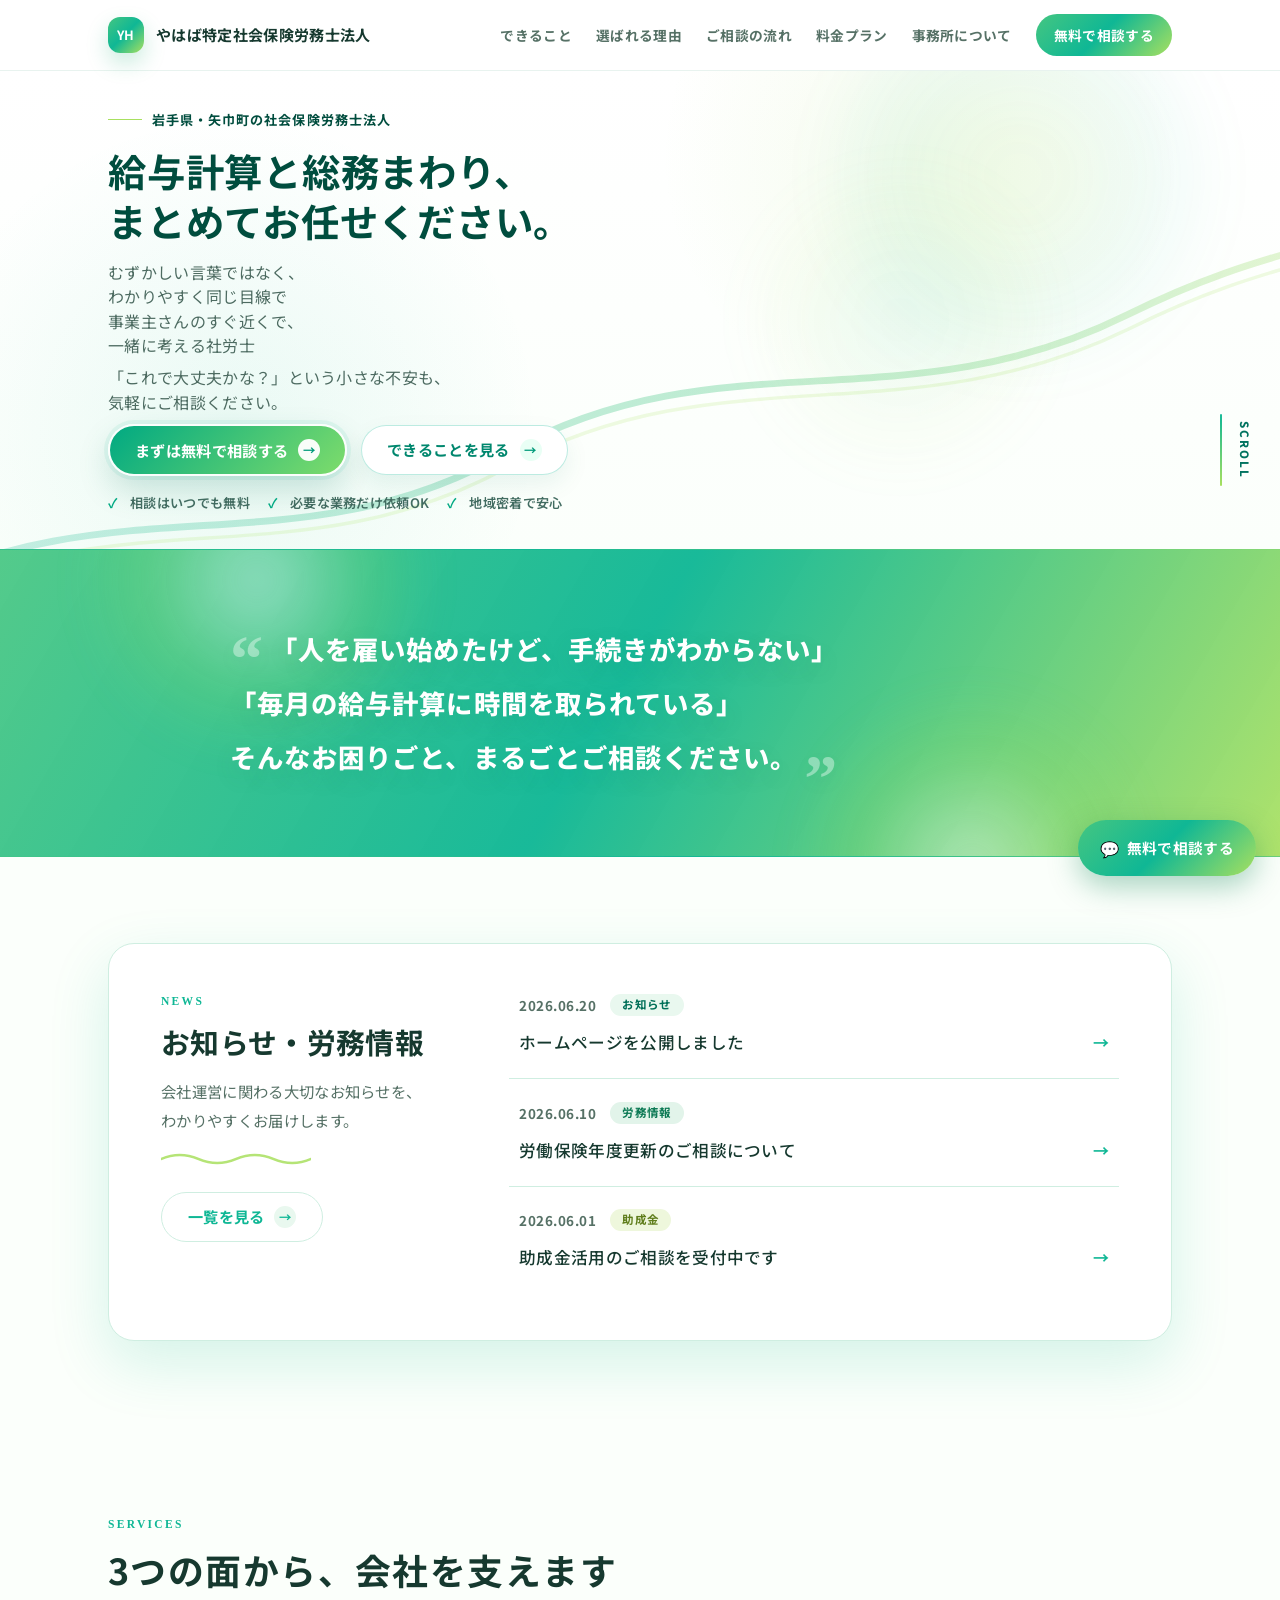
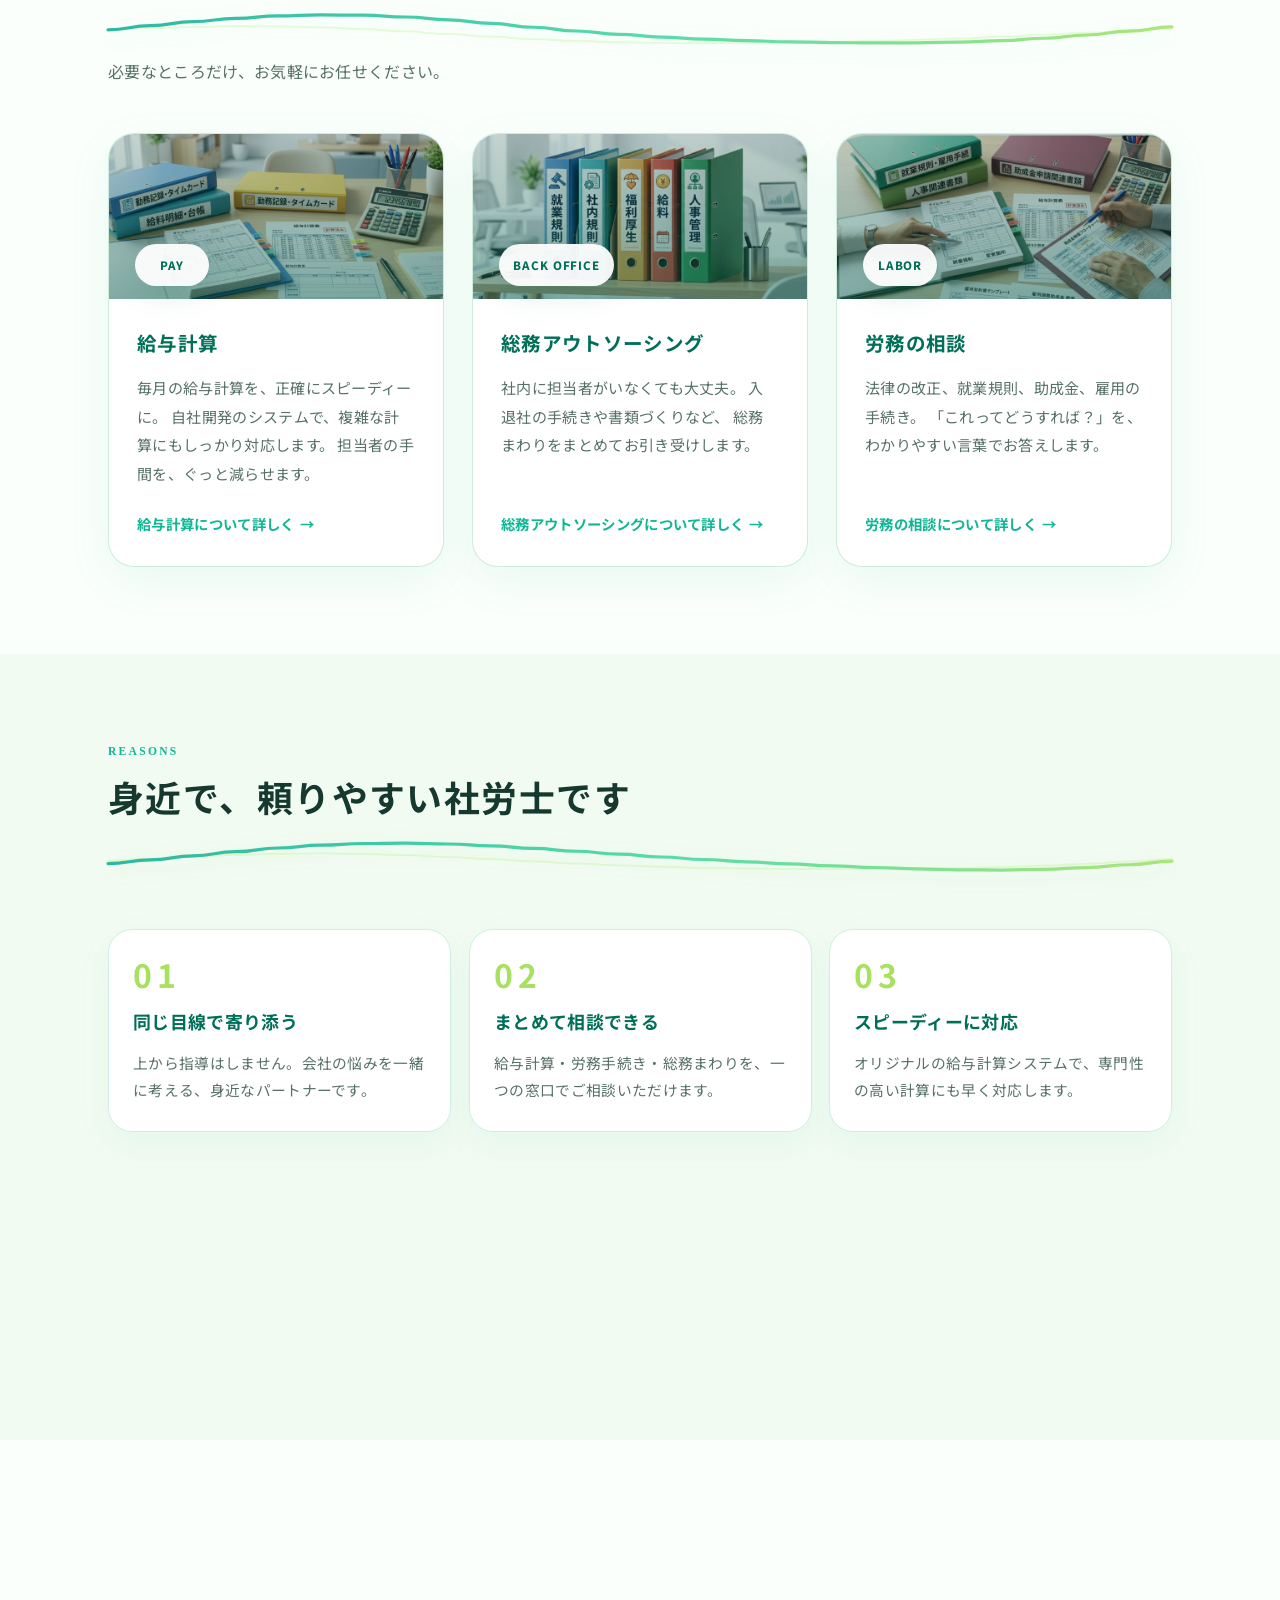
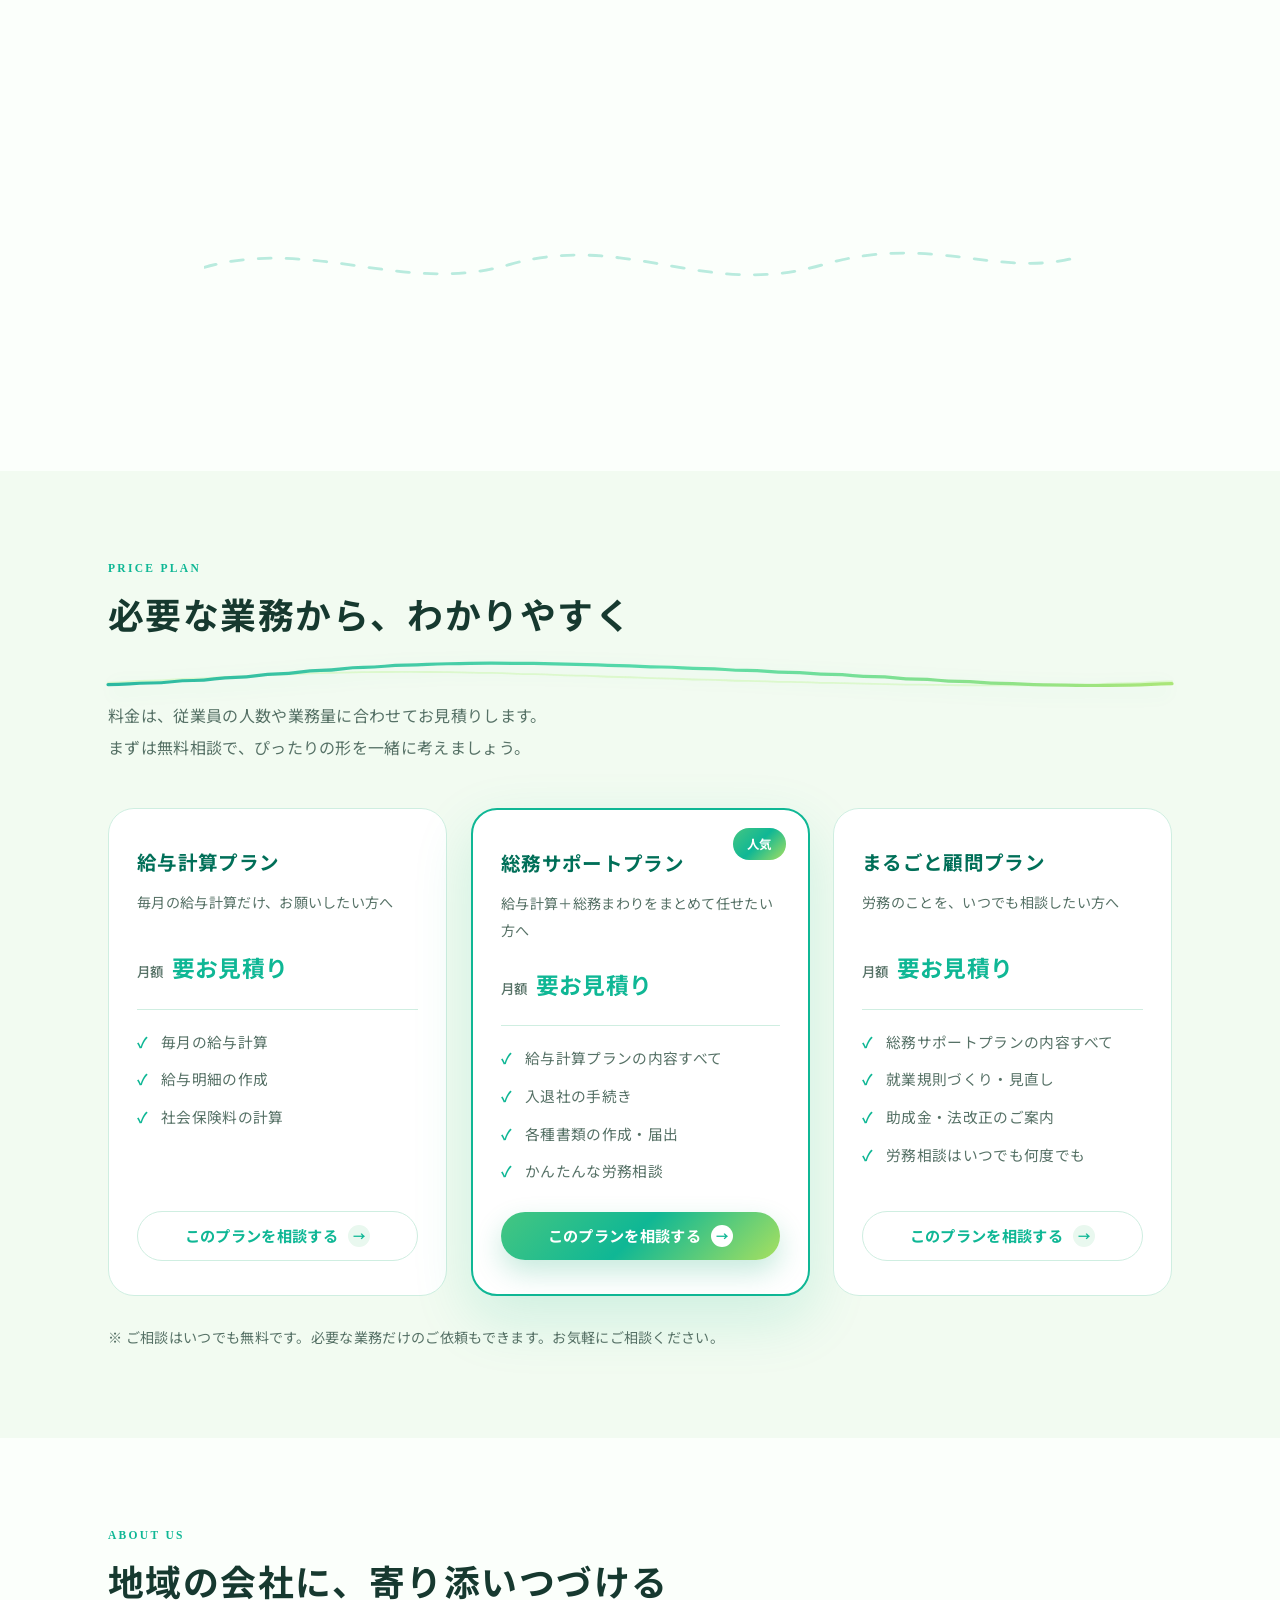
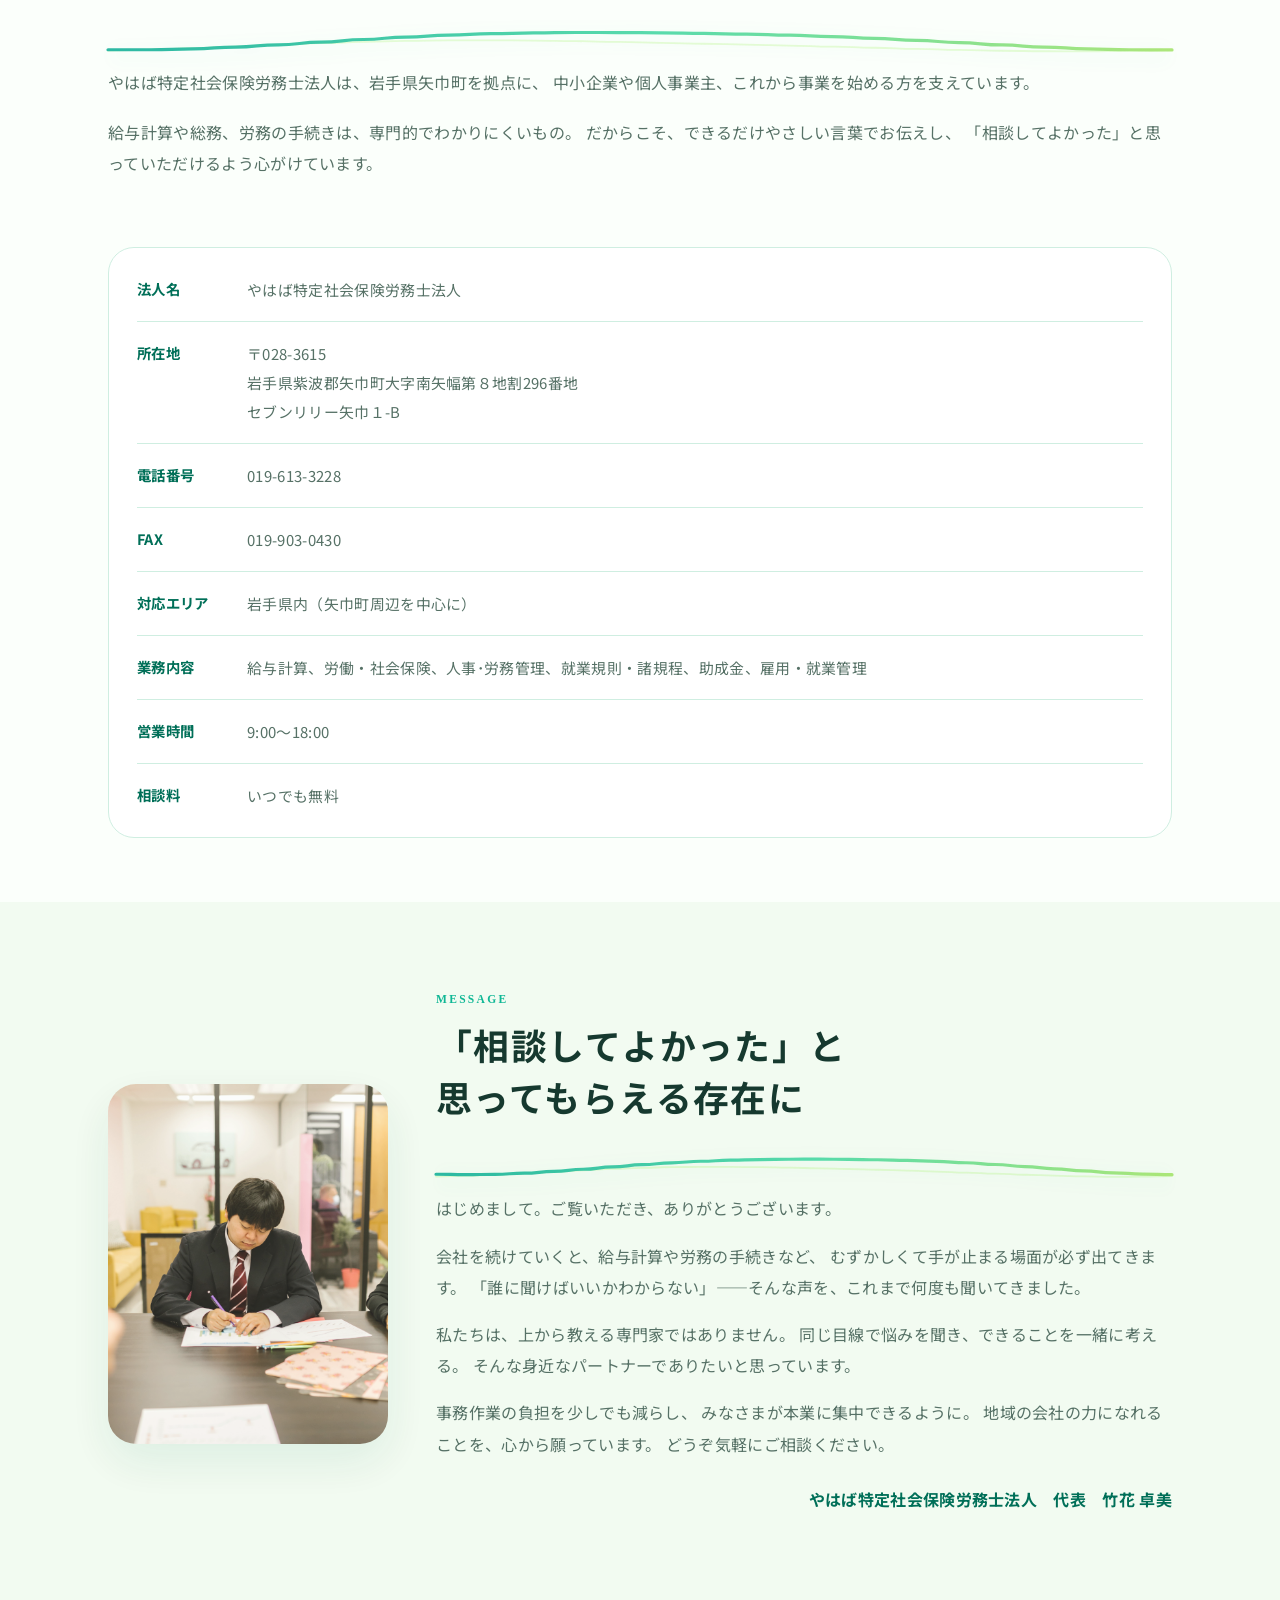
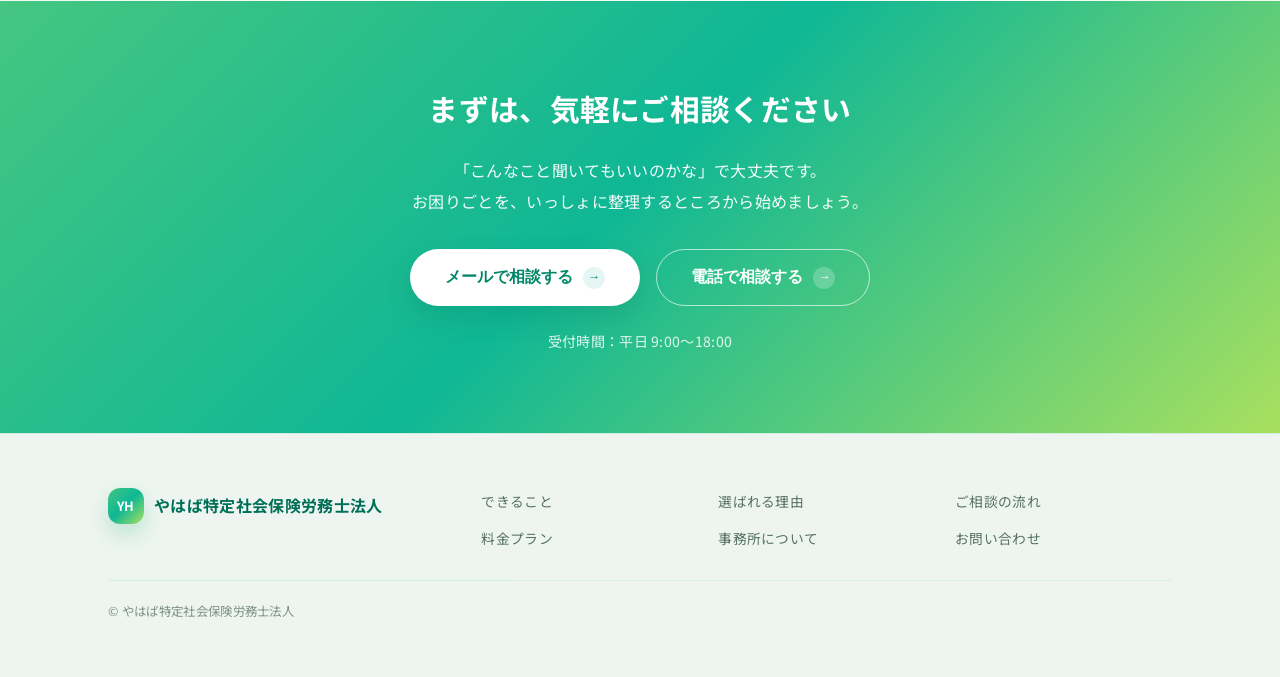
==== commit 8d5896fd: "お問い合わせフォーム追加・会社情報を更新" ====
--- a/index.html
+++ b/index.html
@@ -301,7 +301,7 @@
           <a href="#contact" class="btn btn--ghost plan__btn">このプランを相談する</a>
         </article>
       </div>
-      <p class="plans__note">※ 初回のご相談は無料です。必要な業務だけのご依頼もできます。お気軽にご相談ください。</p>
+      <p class="plans__note">※ ご相談はいつでも無料です。必要な業務だけのご依頼もできます。お気軽にご相談ください。</p>
     </div>
   </section>
 
@@ -324,10 +324,13 @@
       <div class="about__info">
         <dl class="info">
           <div class="info__row"><dt>法人名</dt><dd>やはば特定社会保険労務士法人</dd></div>
-          <div class="info__row"><dt>所在地</dt><dd>岩手県紫波郡矢巾町</dd></div>
+          <div class="info__row"><dt>所在地</dt><dd>〒028-3615<br>岩手県紫波郡矢巾町大字南矢幅第８地割296番地<br>セブンリリー矢巾１-B</dd></div>
+          <div class="info__row"><dt>電話番号</dt><dd><a href="tel:0196133228">019-613-3228</a></dd></div>
+          <div class="info__row"><dt>FAX</dt><dd>019-903-0430</dd></div>
           <div class="info__row"><dt>対応エリア</dt><dd>岩手県内（矢巾町周辺を中心に）</dd></div>
-          <div class="info__row"><dt>業務内容</dt><dd>給与計算／総務アウトソーシング／労務相談・手続き</dd></div>
-          <div class="info__row"><dt>相談料</dt><dd>初回相談 無料</dd></div>
+          <div class="info__row"><dt>業務内容</dt><dd>給与計算、労働・社会保険、人事･労務管理、就業規則・諸規程、助成金、雇用・就業管理</dd></div>
+          <div class="info__row"><dt>営業時間</dt><dd>9:00〜18:00</dd></div>
+          <div class="info__row"><dt>相談料</dt><dd>いつでも無料</dd></div>
         </dl>
       </div>
     </div>
@@ -395,7 +398,7 @@
         お困りごとを、いっしょに整理するところから始めましょう。
       </p>
       <div class="cta__actions">
-        <a href="mailto:info@example.com" class="btn btn--white btn--lg">メールで相談する</a>
+        <button type="button" class="btn btn--white btn--lg contact-modal-open">メールで相談する</button>
         <button type="button" class="btn btn--outline btn--lg phone-modal-open">電話で相談する</button>
       </div>
       <p class="cta__note">受付時間：平日 9:00〜18:00</p>
@@ -445,6 +448,46 @@
   </div>
 </div>
 
+<!-- お問い合わせフォーム -->
+<div class="contact-modal" id="contactModal" aria-hidden="true">
+  <div class="contact-modal__overlay" data-contact-close></div>
+  <div class="contact-modal__dialog" role="dialog" aria-modal="true" aria-labelledby="contactModalTitle">
+    <button type="button" class="contact-modal__close" aria-label="閉じる" data-contact-close>×</button>
+    <p class="contact-modal__eyebrow">メールでのご相談</p>
+    <h2 class="contact-modal__title" id="contactModalTitle">お問い合わせフォーム</h2>
+    <p class="contact-modal__lead">下のフォームにご記入ください。内容を確認のうえ、担当者よりご返信いたします。</p>
+
+    <!-- 通知メールの送信先は Netlify 管理画面 → Site → Forms → Form notifications で設定します（メールアドレスはコードではなく管理画面に登録） -->
+    <form class="contact-form" name="contact" method="POST" data-netlify="true" netlify-honeypot="bot-field">
+      <input type="hidden" name="form-name" value="contact">
+      <p class="contact-form__hp" hidden>
+        <label>この欄は記入しないでください <input name="bot-field"></label>
+      </p>
+
+      <div class="contact-form__row">
+        <label class="contact-form__label" for="cf-name">お名前 <span class="contact-form__req">必須</span></label>
+        <input class="contact-form__input" id="cf-name" name="お名前" type="text" required autocomplete="name">
+      </div>
+      <div class="contact-form__row">
+        <label class="contact-form__label" for="cf-email">メールアドレス <span class="contact-form__req">必須</span></label>
+        <input class="contact-form__input" id="cf-email" name="メールアドレス" type="email" required autocomplete="email">
+      </div>
+      <div class="contact-form__row">
+        <label class="contact-form__label" for="cf-tel">電話番号 <span class="contact-form__opt">任意</span></label>
+        <input class="contact-form__input" id="cf-tel" name="電話番号" type="tel" autocomplete="tel">
+      </div>
+      <div class="contact-form__row">
+        <label class="contact-form__label" for="cf-message">相談内容 <span class="contact-form__req">必須</span></label>
+        <textarea class="contact-form__input contact-form__textarea" id="cf-message" name="相談内容" rows="5" required></textarea>
+      </div>
+
+      <button type="submit" class="btn btn--lg contact-form__submit">送信する</button>
+      <p class="contact-form__status" role="status" aria-live="polite"></p>
+      <p class="contact-form__note">受付時間：平日 9:00〜18:00／いただいた内容は相談対応の目的のみに使用します。</p>
+    </form>
+  </div>
+</div>
+
 <script src="script.js"></script>
 </body>
 </html>
--- a/style.css
+++ b/style.css
@@ -2068,3 +2068,152 @@
   .news__title{font-size:1.42rem;}
   .news__body{align-items:flex-start;}
 }
+
+
+/* === お問い合わせフォーム（モーダル） === */
+.contact-modal{
+  position:fixed;
+  inset:0;
+  z-index:1000;
+  display:grid;
+  place-items:center;
+  padding:24px;
+  opacity:0;
+  pointer-events:none;
+  transition:opacity .38s ease;
+}
+.contact-modal.is-open{
+  opacity:1;
+  pointer-events:auto;
+}
+.contact-modal__overlay{
+  position:absolute;
+  inset:0;
+  background:rgba(10,35,29,.38);
+  backdrop-filter:blur(8px);
+}
+.contact-modal__dialog{
+  position:relative;
+  width:min(520px,100%);
+  max-height:calc(100vh - 48px);
+  overflow-y:auto;
+  border-radius:28px;
+  padding:38px 32px 32px;
+  text-align:left;
+  background:linear-gradient(180deg,rgba(255,255,255,.97),rgba(241,255,249,.97));
+  border:1px solid rgba(0,169,143,.22);
+  box-shadow:0 28px 80px rgba(0,95,68,.22);
+  transform:translateY(14px) scale(.98);
+  transition:transform .48s cubic-bezier(.16,1,.3,1);
+}
+.contact-modal.is-open .contact-modal__dialog{transform:translateY(0) scale(1);}
+.contact-modal__close{
+  position:absolute;
+  top:14px;
+  right:16px;
+  width:36px;
+  height:36px;
+  border:0;
+  border-radius:50%;
+  background:rgba(0,169,143,.10);
+  color:#007a5b;
+  font-size:1.4rem;
+  cursor:pointer;
+}
+.contact-modal__eyebrow{
+  color:#00a98f;
+  font-weight:700;
+  letter-spacing:.16em;
+  font-size:.78rem;
+  margin-bottom:8px;
+}
+.contact-modal__title{
+  color:#143f35;
+  font-size:1.35rem;
+  margin:0 0 10px;
+}
+.contact-modal__lead{
+  color:#4f695f;
+  font-size:.92rem;
+  line-height:1.8;
+  margin:0 0 22px;
+}
+.contact-form__row{
+  margin-bottom:16px;
+}
+.contact-form__label{
+  display:block;
+  color:#143f35;
+  font-weight:700;
+  font-size:.9rem;
+  margin-bottom:6px;
+}
+.contact-form__req,
+.contact-form__opt{
+  display:inline-block;
+  margin-left:6px;
+  padding:1px 8px;
+  border-radius:999px;
+  font-size:.68rem;
+  font-weight:700;
+  letter-spacing:.04em;
+  vertical-align:middle;
+}
+.contact-form__req{
+  background:rgba(0,169,143,.12);
+  color:#007a5b;
+}
+.contact-form__opt{
+  background:rgba(79,105,95,.12);
+  color:#4f695f;
+}
+.contact-form__input{
+  width:100%;
+  padding:13px 15px;
+  border:1px solid rgba(0,169,143,.28);
+  border-radius:14px;
+  background:rgba(255,255,255,.85);
+  color:#143f35;
+  font-size:1rem;
+  font-family:inherit;
+  transition:border-color .2s ease, box-shadow .2s ease;
+}
+.contact-form__input:focus{
+  outline:0;
+  border-color:#00a98f;
+  box-shadow:0 0 0 3px rgba(0,169,143,.16);
+}
+.contact-form__textarea{
+  resize:vertical;
+  min-height:118px;
+  line-height:1.7;
+}
+.contact-form__hp{position:absolute;left:-9999px;}
+.contact-form__submit{
+  width:100%;
+  margin-top:4px;
+  border:0;
+  cursor:pointer;
+  color:#fff;
+  background:linear-gradient(135deg,#00a98f 0%,#35d39a 58%,#9be15d 100%);
+  box-shadow:0 16px 36px rgba(0,169,143,.24);
+}
+.contact-form__status{
+  margin:14px 0 0;
+  font-size:.92rem;
+  line-height:1.7;
+  min-height:1.2em;
+}
+.contact-form__status.is-sending{color:#4f695f;}
+.contact-form__status.is-ok{color:#007a5b;font-weight:700;}
+.contact-form__status.is-error{color:#c0392b;font-weight:700;}
+.contact-form__note{
+  margin:14px 0 0;
+  color:#7a8c84;
+  font-size:.78rem;
+  line-height:1.7;
+}
+@media (max-width:640px){
+  .contact-modal__dialog{padding:32px 20px 26px;border-radius:22px;}
+  .contact-modal__title{font-size:1.2rem;}
+}
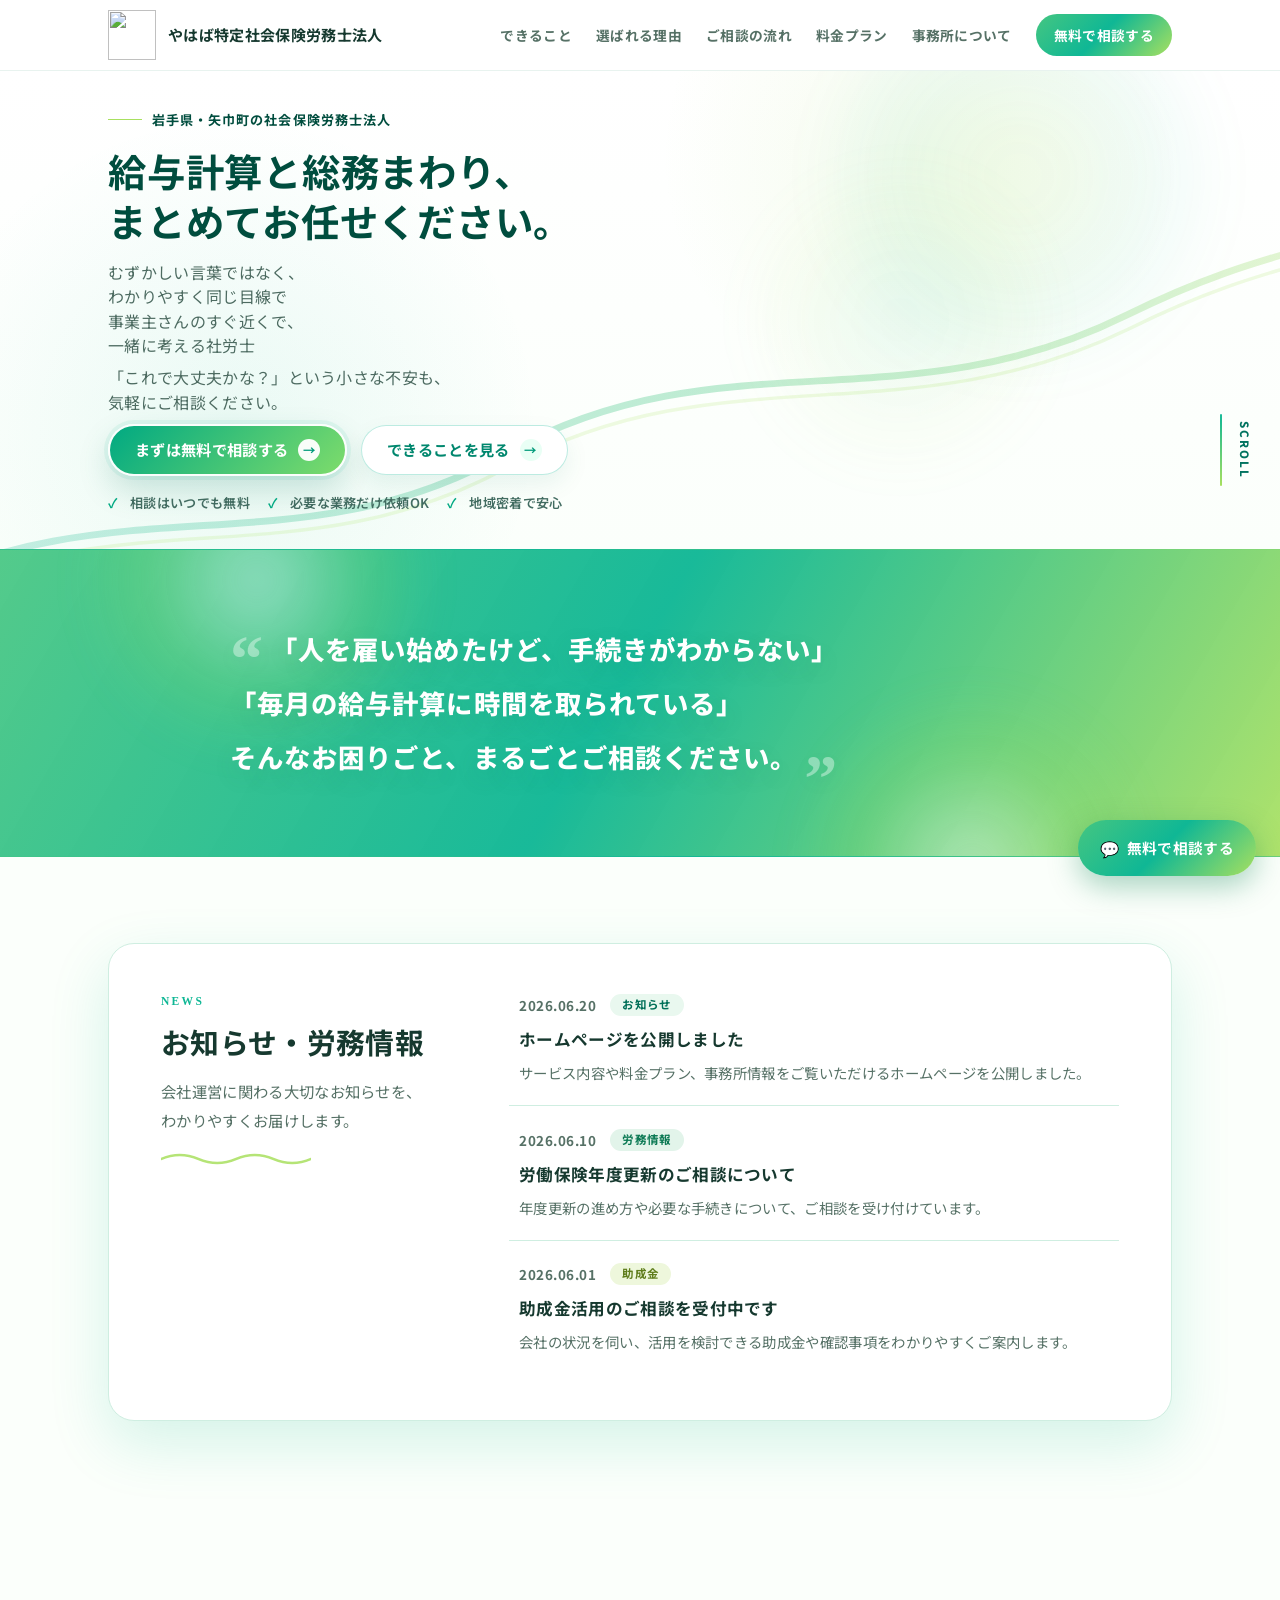
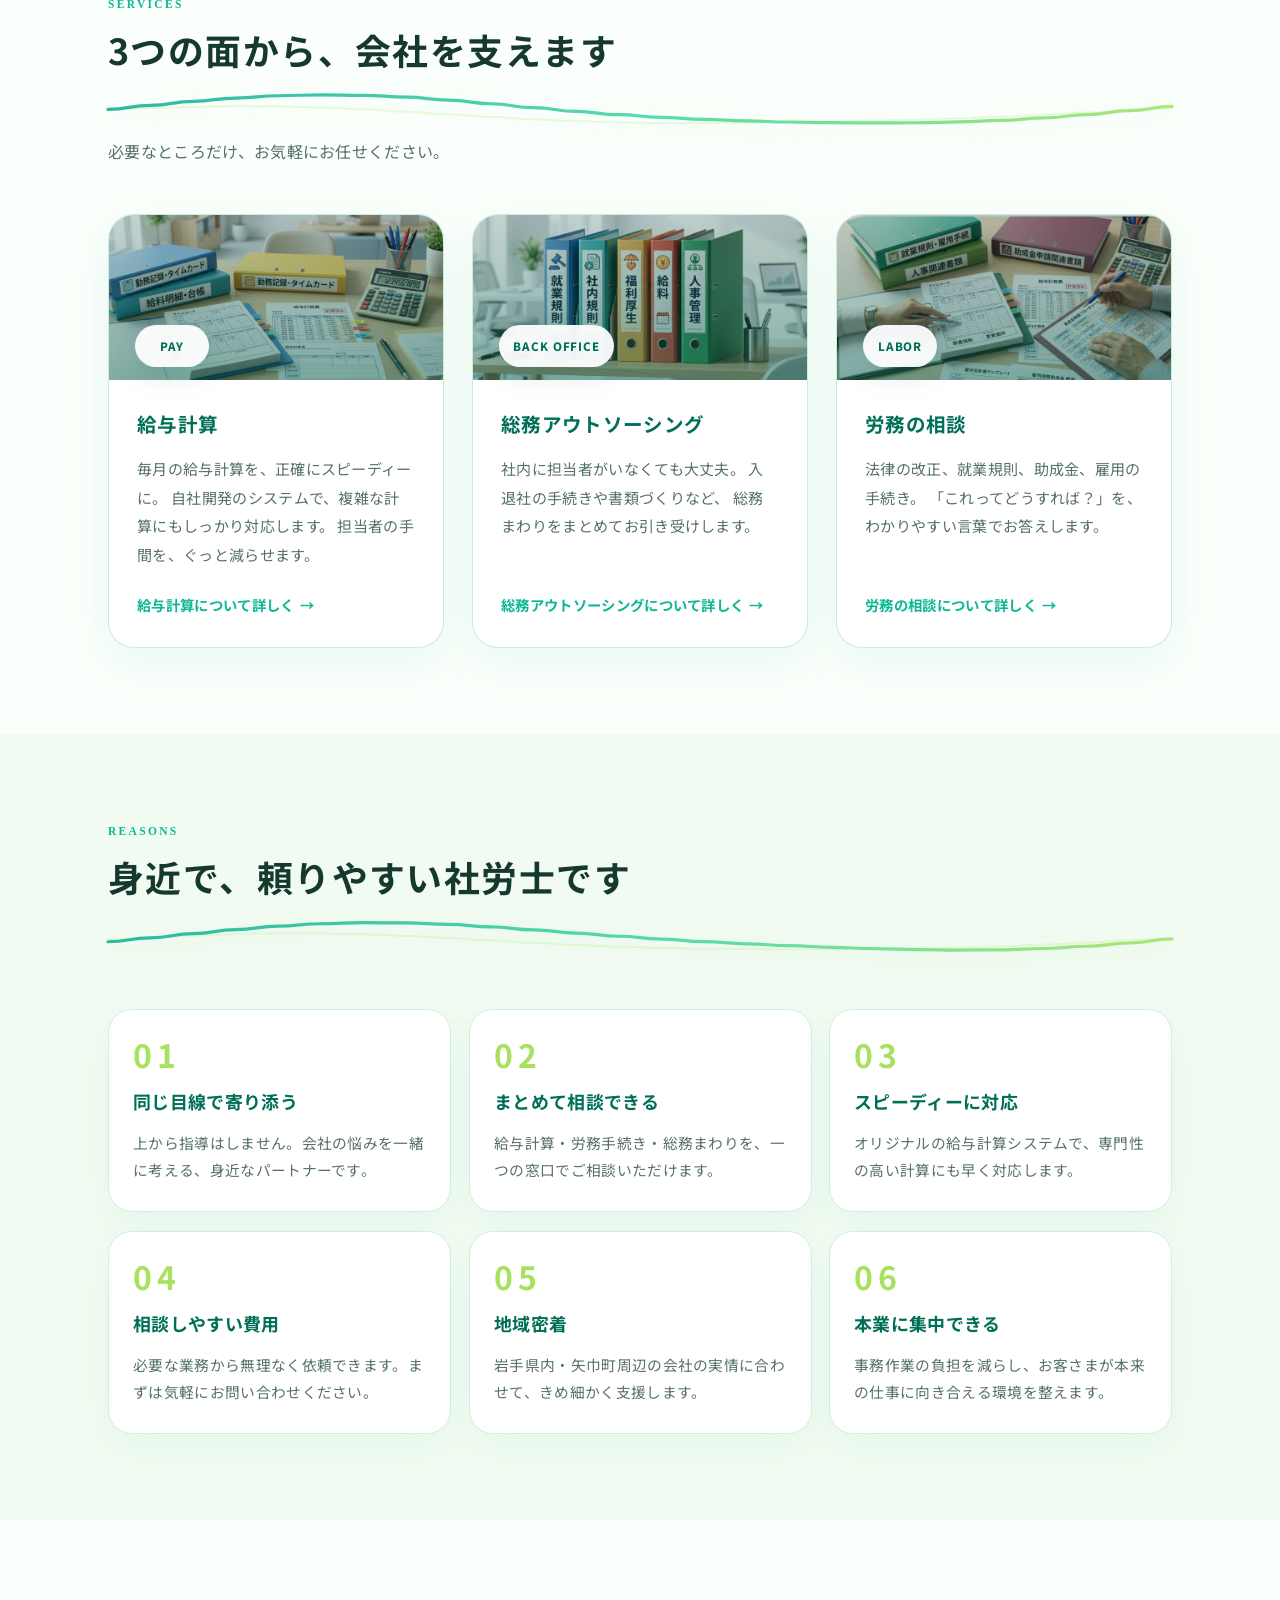
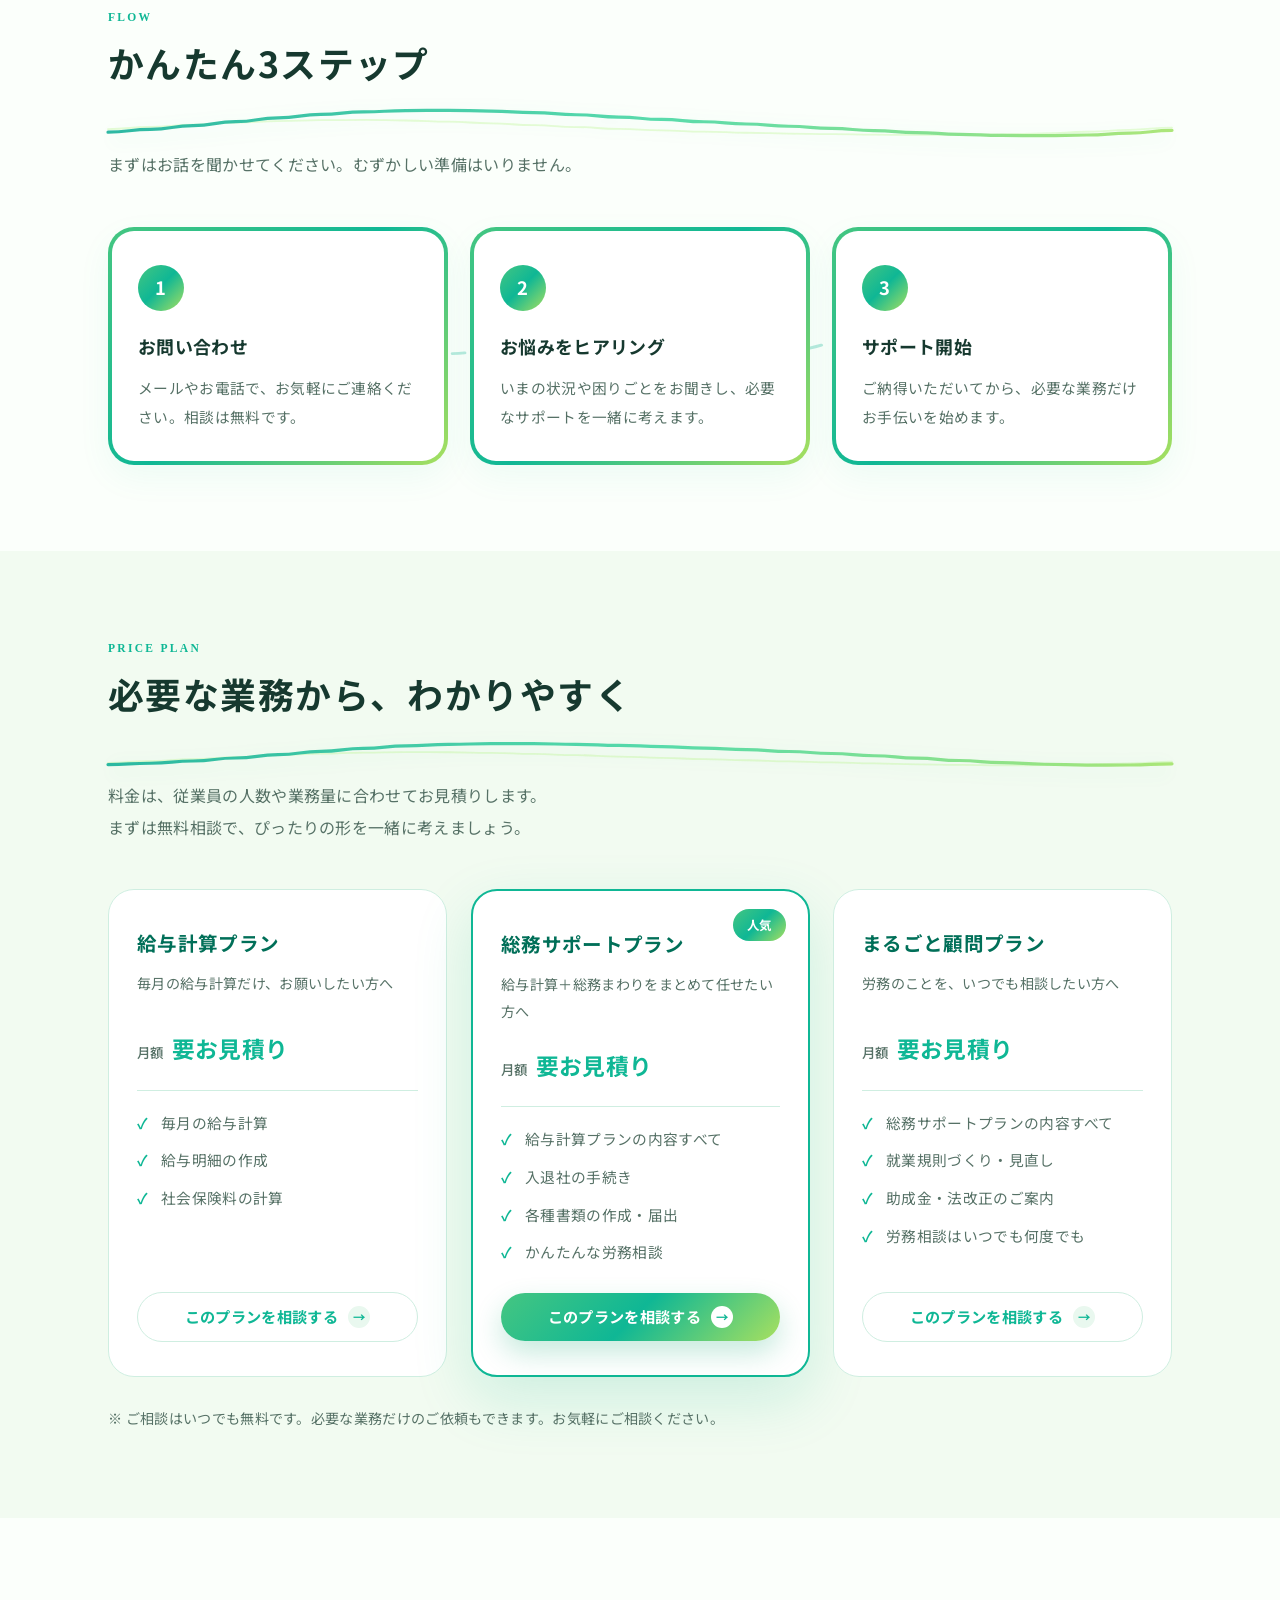
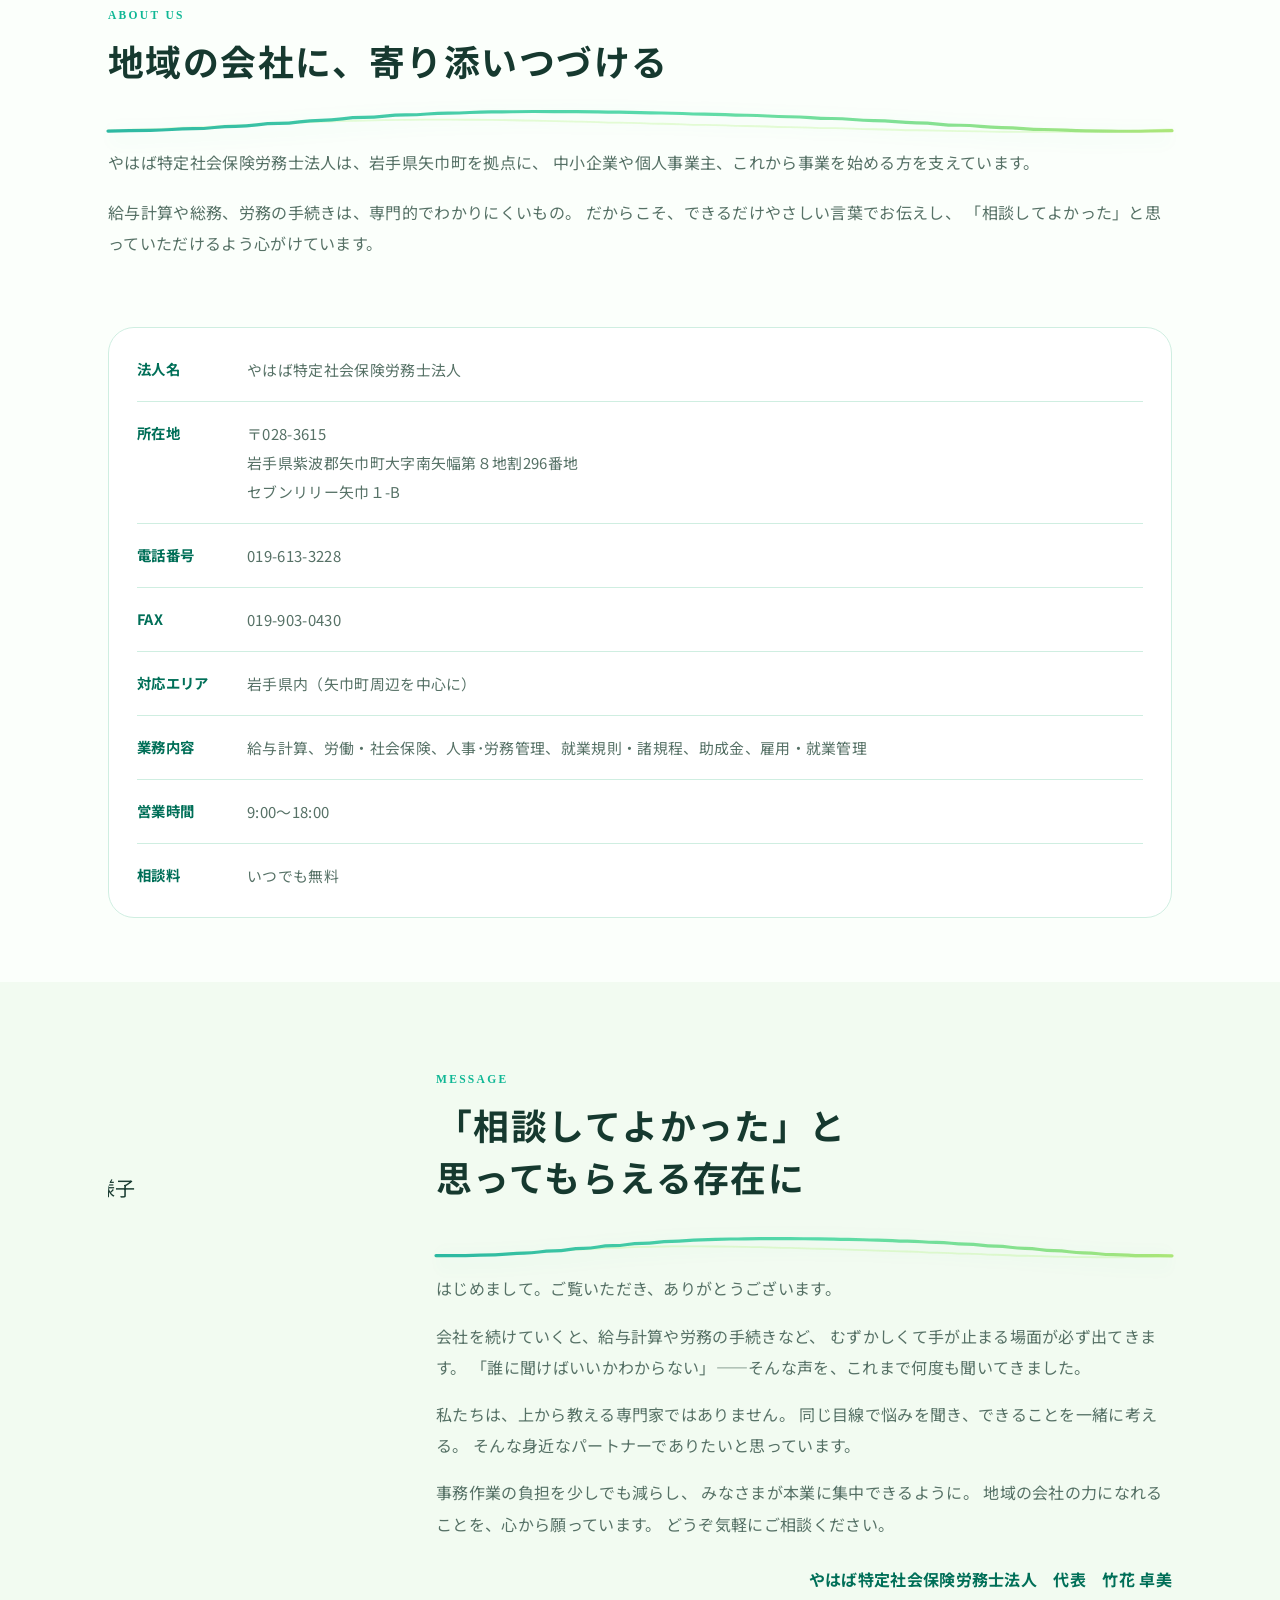
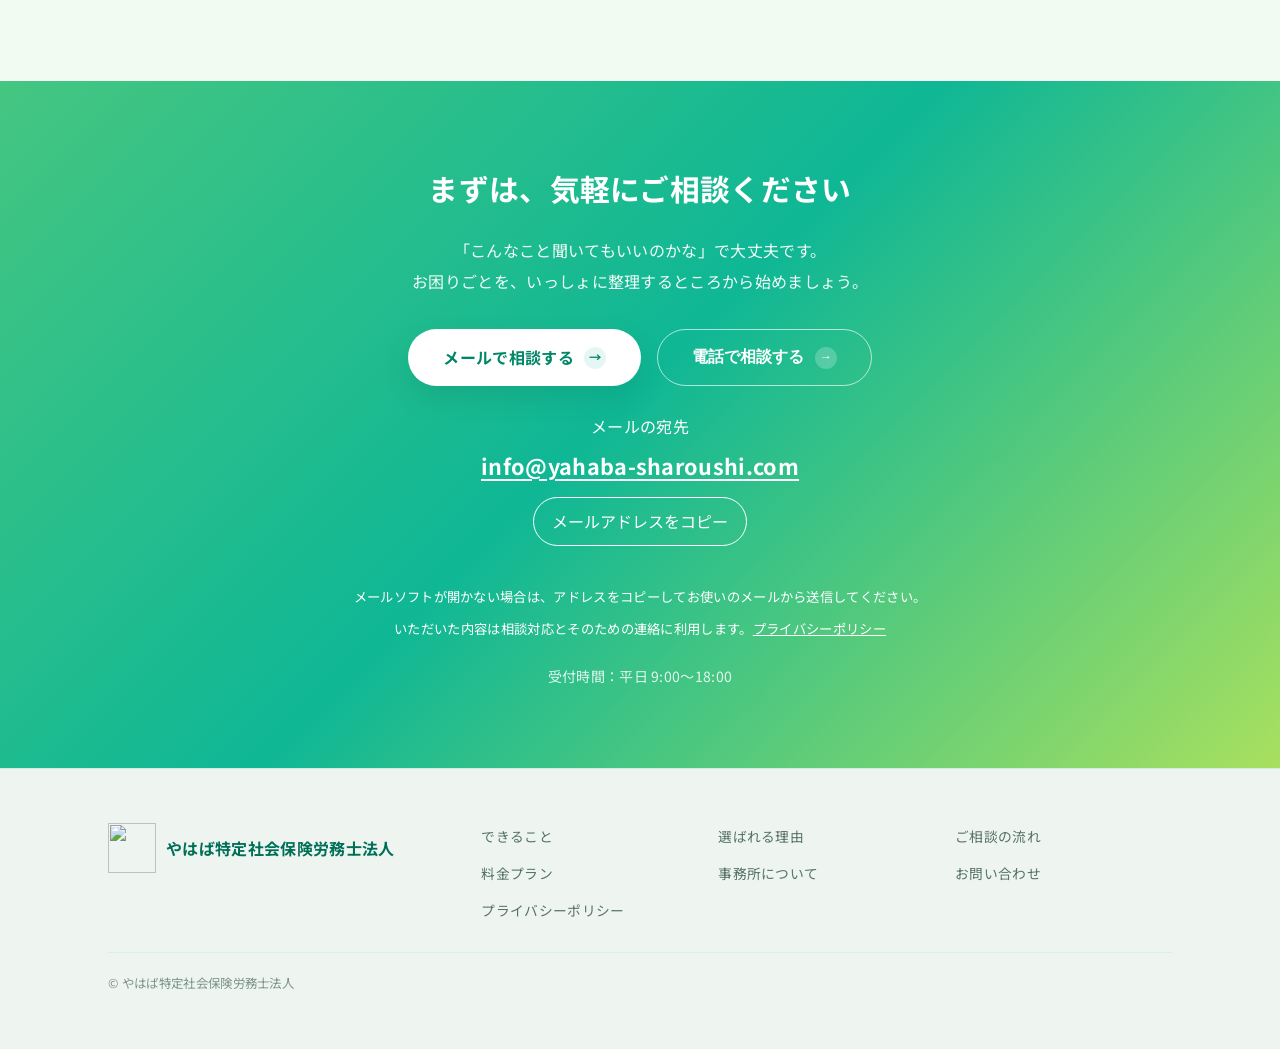
==== commit b53199fd: "Update site and use direct email consultation" ====
--- a/index.html
+++ b/index.html
@@ -1,493 +1,463 @@
-<!DOCTYPE html>
-<html lang="ja">
-<head>
-<meta charset="UTF-8">
-<meta name="viewport" content="width=device-width, initial-scale=1.0">
-<title>やはば特定社会保険労務士法人｜給与計算・総務アウトソーシング・労務相談</title>
-<meta name="description" content="岩手県矢巾町の社労士法人です。給与計算や総務まわり、労務の手続きを、まとめて相談できます。中小企業・個人事業主・創業期の方を、身近な目線で支えます。">
-<link rel="preconnect" href="https://fonts.googleapis.com">
-<link rel="preconnect" href="https://fonts.gstatic.com" crossorigin>
-<link href="https://fonts.googleapis.com/css2?family=Noto+Sans+JP:wght@400;500;700&display=swap" rel="stylesheet">
-<link rel="stylesheet" href="style.css">
-</head>
-<body>
-
-<!-- ヘッダー -->
-<header class="header" id="top">
-  <div class="container header__inner">
-    <a href="#top" class="logo">
-      <span class="logo__mark">YH</span>
-      <span class="logo__text">やはば特定社会保険労務士法人</span>
-    </a>
-    <nav class="nav" id="nav">
-      <a href="#services">できること</a>
-      <a href="#reasons">選ばれる理由</a>
-      <a href="#flow">ご相談の流れ</a>
-      <a href="#plans">料金プラン</a>
-      <a href="#about">事務所について</a>
-      <a href="#contact" class="nav__cta">無料で相談する</a>
-    </nav>
-    <button class="nav__toggle" id="navToggle" aria-label="メニューを開く" aria-expanded="false">
-      <span></span><span></span><span></span>
-    </button>
-  </div>
-</header>
-
-<main>
-
-  <!-- ヒーロー -->
-  <section class="hero">
-    <svg class="hero__curve" viewBox="0 0 1440 600" preserveAspectRatio="none" aria-hidden="true">
-      <path d="M-40,470 C260,360 540,545 820,400 C1040,288 1250,345 1500,205" fill="none" stroke="var(--accent)" stroke-width="2.5" stroke-linecap="round"/>
-    </svg>
-    <div class="container hero__inner">
-      <div class="hero__body">
-        <p class="hero__lead">岩手県・矢巾町の社会保険労務士法人</p>
-        <h1 class="hero__title"><span>給与計算と総務まわり、</span><span>まとめてお任せください。</span></h1>
-        <div class="hero__message">
-          <p class="hero__msgline">むずかしい言葉ではなく、</p>
-          <p class="hero__msgline">わかりやすく同じ目線で</p>
-          <p class="hero__msgline">事業主さんのすぐ近くで、</p>
-          <p class="hero__msgline">一緒に考える社労士</p>
-          <p class="hero__msgline hero__msgline--gap">「これで大丈夫かな？」という小さな不安も、</p>
-          <p class="hero__msgline">気軽にご相談ください。</p>
-        </div>
-        <div class="hero__actions">
-          <a href="#contact" class="btn btn--primary">まずは無料で相談する</a>
-          <a href="#services" class="btn btn--ghost">できることを見る</a>
-        </div>
-        <ul class="hero__points">
-          <li>相談はいつでも無料</li>
-          <li>必要な業務だけ依頼OK</li>
-          <li>地域密着で安心</li>
-        </ul>
+<!DOCTYPE html>
+<html lang="ja">
+<head>
+<meta charset="UTF-8">
+<meta name="viewport" content="width=device-width, initial-scale=1.0">
+<title>やはば特定社会保険労務士法人｜給与計算・総務アウトソーシング・労務相談</title>
+<meta name="description" content="岩手県矢巾町の社労士法人です。給与計算や総務まわり、労務の手続きを、まとめて相談できます。中小企業・個人事業主・創業期の方を、身近な目線で支えます。">
+<link rel="preconnect" href="https://fonts.googleapis.com">
+<link rel="preconnect" href="https://fonts.gstatic.com" crossorigin>
+<link href="https://fonts.googleapis.com/css2?family=Noto+Sans+JP:wght@400;500;700&display=swap" rel="stylesheet">
+<link rel="stylesheet" href="style.css?v=20260910-consultation">
+<link rel="icon" href="favicon.ico?v=20260910-3" sizes="any">
+<link rel="icon" type="image/png" sizes="32x32" href="favicon-32.png?v=20260910-3">
+<link rel="apple-touch-icon" sizes="180x180" href="apple-touch-icon.png?v=20260910-3">
+</head>
+<body>
+
+<!-- ヘッダー -->
+<header class="header" id="top">
+  <div class="container header__inner">
+    <a href="#top" class="logo">
+      <img class="office-logo" src="assets/yahaba-sunflower-logo.png?v=20260910-3" alt="" width="48" height="50">
+      <span class="logo__text">やはば特定<br class="portrait-break">社会保険労務士法人</span>
+    </a>
+    <nav class="nav" id="nav">
+      <a href="#services">できること</a>
+      <a href="#reasons">選ばれる理由</a>
+      <a href="#flow">ご相談の流れ</a>
+      <a href="#plans">料金プラン</a>
+      <a href="#about">事務所について</a>
+      <a href="#contact" class="nav__cta">無料で相談する</a>
+    </nav>
+    <button class="nav__toggle" id="navToggle" aria-label="メニューを開く" aria-expanded="false">
+      <span></span><span></span><span></span>
+    </button>
+  </div>
+</header>
+
+<main>
+
+  <!-- ヒーロー -->
+  <section class="hero">
+    <svg class="hero__curve" viewBox="0 0 1440 600" preserveAspectRatio="none" aria-hidden="true">
+      <path d="M-40,470 C260,360 540,545 820,400 C1040,288 1250,345 1500,205" fill="none" stroke="var(--accent)" stroke-width="2.5" stroke-linecap="round"/>
+    </svg>
+    <div class="container hero__inner">
+      <div class="hero__body">
+        <p class="hero__lead"><span>岩手県・矢巾町の<br class="portrait-break">社会保険労務士法人</span></p>
+        <h1 class="hero__title"><span>給与計算と<br class="portrait-break">総務まわり、</span><span>まとめて<br class="portrait-break">お任せください。</span></h1>
+        <div class="hero__message">
+          <p class="hero__msgline">むずかしい言葉ではなく、</p>
+          <p class="hero__msgline">わかりやすく同じ目線で</p>
+          <p class="hero__msgline">事業主さんのすぐ近くで、</p>
+          <p class="hero__msgline">一緒に考える社労士</p>
+          <p class="hero__msgline hero__msgline--gap">「これで大丈夫かな？」という小さな不安も、</p>
+          <p class="hero__msgline">気軽にご相談ください。</p>
+        </div>
+        <div class="hero__actions">
+          <a href="#contact" class="btn btn--primary">まずは無料で相談する</a>
+          <a href="#services" class="btn btn--ghost">できることを見る</a>
+        </div>
+        <ul class="hero__points">
+          <li>相談はいつでも無料</li>
+          <li>必要な業務だけ依頼OK</li>
+          <li>地域密着で安心</li>
+        </ul>
+      </div>
+      <div class="hero__visual" aria-label="地域の会社を支える社労士法人のイメージ">
+        <figure class="hero__photo hero__photo--large"><img src="assets/photos/top-consultation.png" fetchpriority="high" alt="明るい相談スペースで話す二人"></figure>
+        <figure class="hero__photo hero__photo--small"><img src="assets/photos/top-building.png" alt="建物の外観と駐車スペース"></figure>
+        <figure class="hero__photo hero__photo--thin"><img src="assets/photos/top-office.png" alt="事務所内でパソコンに向かうスタッフ"></figure>
+        <p class="hero__bigword">YAHABA SHAROSHI</p>
+      </div>
+    </div>
+  </section>
+
+  <!-- 共感 -->
+  <section class="band">
+    <div class="container">
+      <p class="band__text">
+        「人を雇い始めたけど、手続きがわからない」<br>
+        「毎月の給与計算に時間を取られている」<br>
+        そんなお困りごと、まるごとご相談ください。
+      </p>
+    </div>
+  </section>
+
+  <!-- お知らせ -->
+  <section class="section" id="news">
+    <div class="container">
+      <div class="news">
+        <div class="news__head">
+          <p class="section__eyebrow">News</p>
+          <h2 class="news__title">お知らせ・労務情報</h2>
+          <p class="news__desc">会社運営に関わる大切なお知らせを、<br>わかりやすくお届けします。</p>
+          <svg class="news__wave" viewBox="0 0 200 16" preserveAspectRatio="none" aria-hidden="true">
+            <path d="M0,9 Q25,1 50,9 T100,9 T150,9 T200,9" fill="none" stroke="var(--accent)" stroke-width="2.6" stroke-linecap="round"/>
+          </svg>
+        </div>
+        <ul class="news__list">
+          <li class="news__item">
+            <article class="news__entry">
+              <div class="news__meta">
+                <time class="news__date" datetime="2026-06-20">2026.06.20</time>
+                <span class="news__tag news__tag--info">お知らせ</span>
+              </div>
+              <div class="news__body">
+                <h3 class="news__headline">ホームページを公開しました</h3>
+                <p class="news__text">サービス内容や料金プラン、事務所情報をご覧いただけるホームページを公開しました。</p>
+              </div>
+            </article>
+          </li>
+          <li class="news__item">
+            <article class="news__entry">
+              <div class="news__meta">
+                <time class="news__date" datetime="2026-06-10">2026.06.10</time>
+                <span class="news__tag news__tag--roumu">労務情報</span>
+              </div>
+              <div class="news__body">
+                <h3 class="news__headline">労働保険年度更新のご相談について</h3>
+                <p class="news__text">年度更新の進め方や必要な手続きについて、ご相談を受け付けています。</p>
+              </div>
+            </article>
+          </li>
+          <li class="news__item">
+            <article class="news__entry">
+              <div class="news__meta">
+                <time class="news__date" datetime="2026-06-01">2026.06.01</time>
+                <span class="news__tag news__tag--josei">助成金</span>
+              </div>
+              <div class="news__body">
+                <h3 class="news__headline">助成金活用のご相談を受付中です</h3>
+                <p class="news__text">会社の状況を伺い、活用を検討できる助成金や確認事項をわかりやすくご案内します。</p>
+              </div>
+            </article>
+          </li>
+        </ul>
+      </div>
+    </div>
+  </section>
+
+  <!-- できること -->
+  <section class="section" id="services">
+    <div class="container">
+      <div class="section__head">
+        <p class="section__eyebrow">Services</p>
+        <h2 class="section__title">3つの面から、会社を支えます</h2>
+        <p class="section__desc">必要なところだけ、お気軽にお任せください。</p>
+      </div>
+      <div class="cards">
+        <a class="card card--payroll" href="payroll.html">
+          <div class="card__ico">PAY</div>
+          <h3 class="card__title">給与計算</h3>
+          <p class="card__text">
+            毎月の給与計算を、正確にスピーディーに。
+            自社開発のシステムで、複雑な計算にもしっかり対応します。
+            担当者の手間を、ぐっと減らせます。
+          </p>
+          <span class="card__more">給与計算について詳しく <span aria-hidden="true">→</span></span>
+        </a>
+        <a class="card card--soumu" href="soumu.html">
+          <div class="card__ico">BACK OFFICE</div>
+          <h3 class="card__title">総務アウトソーシング</h3>
+          <p class="card__text">
+            社内に担当者がいなくても大丈夫。
+            入退社の手続きや書類づくりなど、
+            総務まわりをまとめてお引き受けします。
+          </p>
+          <span class="card__more">総務アウトソーシングについて詳しく <span aria-hidden="true">→</span></span>
+        </a>
+        <a class="card card--roumu" href="roumu.html">
+          <div class="card__ico">LABOR</div>
+          <h3 class="card__title">労務の相談</h3>
+          <p class="card__text">
+            法律の改正、就業規則、助成金、雇用の手続き。
+            「これってどうすれば？」を、
+            わかりやすい言葉でお答えします。
+          </p>
+          <span class="card__more">労務の相談について詳しく <span aria-hidden="true">→</span></span>
+        </a>
+      </div>
+    </div>
+  </section>
+
+  <!-- 選ばれる理由 -->
+  <section class="section section--alt" id="reasons">
+    <div class="container">
+      <div class="section__head">
+        <p class="section__eyebrow">Reasons</p>
+        <h2 class="section__title">身近で、頼りやすい<br class="portrait-break">社労士です</h2>
+      </div>
+      <div class="reasons">
+        <div class="reason">
+          <span class="reason__num">01</span>
+          <h3 class="reason__title">同じ目線で寄り添う</h3>
+          <p class="reason__text">上から指導はしません。会社の悩みを一緒に考える、身近なパートナーです。</p>
+        </div>
+        <div class="reason">
+          <span class="reason__num">02</span>
+          <h3 class="reason__title">まとめて相談できる</h3>
+          <p class="reason__text">給与計算・労務手続き・総務まわりを、一つの窓口でご相談いただけます。</p>
+        </div>
+        <div class="reason">
+          <span class="reason__num">03</span>
+          <h3 class="reason__title">スピーディーに対応</h3>
+          <p class="reason__text">オリジナルの給与計算システムで、専門性の高い計算にも早く対応します。</p>
+        </div>
+        <div class="reason">
+          <span class="reason__num">04</span>
+          <h3 class="reason__title">相談しやすい費用</h3>
+          <p class="reason__text">必要な業務から無理なく依頼できます。まずは気軽にお問い合わせください。</p>
+        </div>
+        <div class="reason">
+          <span class="reason__num">05</span>
+          <h3 class="reason__title">地域密着</h3>
+          <p class="reason__text">岩手県内・矢巾町周辺の会社の実情に合わせて、きめ細かく支援します。</p>
+        </div>
+        <div class="reason">
+          <span class="reason__num">06</span>
+          <h3 class="reason__title">本業に集中できる</h3>
+          <p class="reason__text">事務作業の負担を減らし、お客さまが本来の仕事に向き合える環境を整えます。</p>
+        </div>
+      </div>
+    </div>
+  </section>
+
+  <!-- ご相談の流れ -->
+  <section class="section" id="flow">
+    <div class="container">
+      <div class="section__head">
+        <p class="section__eyebrow">Flow</p>
+        <h2 class="section__title">かんたん3ステップ</h2>
+        <p class="section__desc">まずはお話を聞かせてください。むずかしい準備はいりません。</p>
+      </div>
+      <ol class="flow">
+        <li class="flow__step">
+          <span class="flow__num">1</span>
+          <h3 class="flow__title">お問い合わせ</h3>
+          <p class="flow__text">メールやお電話で、お気軽にご連絡ください。相談は無料です。</p>
+        </li>
+        <li class="flow__step">
+          <span class="flow__num">2</span>
+          <h3 class="flow__title">お悩みをヒアリング</h3>
+          <p class="flow__text">いまの状況や困りごとをお聞きし、必要なサポートを一緒に考えます。</p>
+        </li>
+        <li class="flow__step">
+          <span class="flow__num">3</span>
+          <h3 class="flow__title">サポート開始</h3>
+          <p class="flow__text">ご納得いただいてから、必要な業務だけお手伝いを始めます。</p>
+        </li>
+      </ol>
+    </div>
+  </section>
+
+  <!-- 料金プラン -->
+  <section class="section section--alt" id="plans">
+    <div class="container">
+      <div class="section__head">
+        <p class="section__eyebrow">Price Plan</p>
+        <h2 class="section__title">必要な業務から<span class="portrait-hide">、</span><br class="portrait-break">わかりやすく</h2>
+        <p class="section__desc">
+          料金は、従業員の人数や業務量に合わせてお見積りします。<br>
+          まずは無料相談で、ぴったりの形を一緒に考えましょう。
+        </p>
+      </div>
+      <div class="plans">
+        <article class="plan">
+          <h3 class="plan__name">給与計算プラン</h3>
+          <p class="plan__for">毎月の給与計算だけ、お願いしたい方へ</p>
+          <p class="plan__price"><span class="plan__from">月額</span>要お見積り</p>
+          <ul class="plan__list">
+            <li>毎月の給与計算</li>
+            <li>給与明細の作成</li>
+            <li>社会保険料の計算</li>
+          </ul>
+          <a href="#contact" class="btn btn--ghost plan__btn">このプランを相談する</a>
+        </article>
+
+        <article class="plan plan--featured">
+          <span class="plan__badge">人気</span>
+          <h3 class="plan__name">総務サポートプラン</h3>
+          <p class="plan__for">給与計算＋総務まわりをまとめて任せたい方へ</p>
+          <p class="plan__price"><span class="plan__from">月額</span>要お見積り</p>
+          <ul class="plan__list">
+            <li>給与計算プランの内容すべて</li>
+            <li>入退社の手続き</li>
+            <li>各種書類の作成・届出</li>
+            <li>かんたんな労務相談</li>
+          </ul>
+          <a href="#contact" class="btn btn--primary plan__btn">このプランを相談する</a>
+        </article>
+
+        <article class="plan">
+          <h3 class="plan__name">まるごと顧問プラン</h3>
+          <p class="plan__for">労務のことを、いつでも相談したい方へ</p>
+          <p class="plan__price"><span class="plan__from">月額</span>要お見積り</p>
+          <ul class="plan__list">
+            <li>総務サポートプランの内容すべて</li>
+            <li>就業規則づくり・見直し</li>
+            <li>助成金・法改正のご案内</li>
+            <li>労務相談はいつでも何度でも</li>
+          </ul>
+          <a href="#contact" class="btn btn--ghost plan__btn">このプランを相談する</a>
+        </article>
+      </div>
+      <p class="plans__note">※ ご相談はいつでも無料です。必要な業務だけのご依頼もできます。お気軽にご相談ください。</p>
+    </div>
+  </section>
+
+  <!-- 事務所について -->
+  <section class="section" id="about">
+    <div class="container about">
+      <div class="about__body">
+        <p class="section__eyebrow">About Us</p>
+        <h2 class="section__title">地域の会社に<span class="portrait-hide">、</span><br class="portrait-break">寄り添いつづける</h2>
+        <p class="about__text">
+          やはば特定社会保険労務士法人は、岩手県矢巾町を拠点に、
+          中小企業や個人事業主、これから事業を始める方を支えています。
+        </p>
+        <p class="about__text">
+          給与計算や総務、労務の手続きは、専門的でわかりにくいもの。
+          だからこそ、できるだけやさしい言葉でお伝えし、
+          「相談してよかった」と思っていただけるよう心がけています。
+        </p>
+      </div>
+      <div class="about__info">
+        <dl class="info">
+          <div class="info__row"><dt>法人名</dt><dd>やはば特定社会保険労務士法人</dd></div>
+          <div class="info__row"><dt>所在地</dt><dd>〒028-3615<br>岩手県紫波郡矢巾町大字南矢幅第８地割296番地<br>セブンリリー矢巾１-B</dd></div>
+          <div class="info__row"><dt>電話番号</dt><dd><a href="tel:0196133228">019-613-3228</a></dd></div>
+          <div class="info__row"><dt>FAX</dt><dd>019-903-0430</dd></div>
+          <div class="info__row"><dt>対応エリア</dt><dd>岩手県内<br class="portrait-break">（矢巾町周辺を中心に）</dd></div>
+          <div class="info__row"><dt>業務内容</dt><dd>給与計算、労働・社会保険、人事･労務管理、就業規則・諸規程、助成金、雇用・就業管理</dd></div>
+          <div class="info__row"><dt>営業時間</dt><dd>9:00〜18:00<span class="portrait-only">(土日祝日休業)</span></dd></div>
+          <div class="info__row"><dt>相談料</dt><dd>いつでも無料</dd></div>
+        </dl>
+      </div>
+    </div>
+
+    <!-- 事務所風景スライドショー（画像はサンプル。後で差し替え可） -->
+    <div class="container">
+      <div class="office-gallery" role="group" aria-label="事務所の風景（自動で切り替わります）">
+        <figure class="office-gallery__slide">
+          <img src="assets/photos/hero-consult.jpg" alt="相談風景のイメージ">
+        </figure>
+        <figure class="office-gallery__slide">
+          <img src="assets/photos/hero-meeting.jpg" alt="打ち合わせ風景のイメージ">
+        </figure>
+        <figure class="office-gallery__slide">
+          <img src="assets/photos/hero-office.jpg" alt="労務相談のイメージ">
+        </figure>
+        <span class="office-gallery__note">地域密着の相談しやすい雰囲気</span>
+      </div>
+    </div>
+  </section>
+
+  <!-- 代表挨拶 -->
+  <section class="section section--alt" id="greeting">
+    <div class="container greeting">
+      <div class="greeting__person greeting__photoOnly">
+        <img src="assets/photos/top-consultation.png" alt="相談スペースで向き合って話す二人の様子">
+        <div class="greeting__photo" aria-hidden="true">代表</div>
+        <p class="greeting__role">代表社員・特定社会保険労務士</p>
+        <p class="greeting__name">竹花 卓美</p>
+      </div>
+      <div class="greeting__body">
+        <p class="section__eyebrow">Message</p>
+        <h2 class="section__title">「相談してよかった」と<br>思ってもらえる存在に</h2>
+        <p class="greeting__text">
+          はじめまして。ご覧いただき、ありがとうございます。
+        </p>
+        <p class="greeting__text">
+          会社を続けていくと、給与計算や労務の手続きなど、
+          むずかしくて手が止まる場面が必ず出てきます。
+          「誰に聞けばいいかわからない」——そんな声を、これまで何度も聞いてきました。
+        </p>
+        <p class="greeting__text">
+          私たちは、上から教える専門家ではありません。
+          同じ目線で悩みを聞き、できることを一緒に考える。
+          そんな身近なパートナーでありたいと思っています。
+        </p>
+        <p class="greeting__text">
+          事務作業の負担を少しでも減らし、
+          みなさまが本業に集中できるように。
+          地域の会社の力になれることを、心から願っています。
+          どうぞ気軽にご相談ください。
+        </p>
+        <p class="greeting__sign">やはば特定社会保険労務士法人<span class="portrait-hide">　</span><br class="portrait-break">代表　竹花 卓美</p>
+      </div>
+    </div>
+  </section>
+
+  <!-- お問い合わせ -->
+  <section class="cta" id="contact">
+    <div class="container cta__inner">
+      <h2 class="cta__title">まずは、気軽にご相談ください</h2>
+      <p class="cta__text">
+        「こんなこと聞いてもいいのかな」で大丈夫です。<br>
+        お困りごとを、いっしょに整理するところから始めましょう。
+      </p>
+      <div class="cta__actions">
+        <a href="mailto:info@yahaba-sharoushi.com" class="btn btn--white btn--lg">メールで相談する</a>
+        <button type="button" class="btn btn--outline btn--lg phone-modal-open">電話で相談する</button>
+      </div>
+            <div class="contact-email">
+        <p>メールの宛先</p>
+        <a class="contact-email__address" href="mailto:info@yahaba-sharoushi.com">info@yahaba-sharoushi.com</a>
+        <button type="button" class="contact-email__copy" data-copy-email>メールアドレスをコピー</button>
+        <p class="contact-email__status" role="status" aria-live="polite"></p>
+        <p class="contact-email__note">メールソフトが開かない場合は、アドレスをコピーしてお使いのメールから送信してください。</p>
+        <p class="contact-email__note">いただいた内容は相談対応とそのための連絡に利用します。<a href="privacy.html">プライバシーポリシー</a></p>
       </div>
-      <div class="hero__visual" aria-label="地域の会社を支える社労士法人のイメージ">
-        <figure class="hero__photo hero__photo--large"><img src="assets/photos/hero-consult.jpg" alt="相談しながら課題を整理するビジネスチーム"></figure>
-        <figure class="hero__photo hero__photo--small"><img src="assets/photos/hero-meeting.jpg" alt="書類とパソコンが置かれた明るいオフィス"></figure>
-        <figure class="hero__photo hero__photo--thin"><img src="assets/photos/hero-office.jpg" alt="労務相談のイメージ"></figure>
-        <p class="hero__bigword">YAHABA SHAROSHI</p>
-      </div>
-    </div>
-  </section>
-
-  <!-- 共感 -->
-  <section class="band">
-    <div class="container">
-      <p class="band__text">
-        「人を雇い始めたけど、手続きがわからない」<br>
-        「毎月の給与計算に時間を取られている」<br>
-        そんなお困りごと、まるごとご相談ください。
-      </p>
-    </div>
-  </section>
-
-  <!-- お知らせ -->
-  <section class="section" id="news">
-    <div class="container">
-      <div class="news">
-        <div class="news__head">
-          <p class="section__eyebrow">News</p>
-          <h2 class="news__title">お知らせ・労務情報</h2>
-          <p class="news__desc">会社運営に関わる大切なお知らせを、<br>わかりやすくお届けします。</p>
-          <svg class="news__wave" viewBox="0 0 200 16" preserveAspectRatio="none" aria-hidden="true">
-            <path d="M0,9 Q25,1 50,9 T100,9 T150,9 T200,9" fill="none" stroke="var(--accent)" stroke-width="2.6" stroke-linecap="round"/>
-          </svg>
-          <a href="#news" class="btn btn--ghost news__more">一覧を見る</a>
-        </div>
-        <ul class="news__list">
-          <li class="news__item">
-            <a href="#news" class="news__link">
-              <div class="news__meta">
-                <time class="news__date">2026.06.20</time>
-                <span class="news__tag news__tag--info">お知らせ</span>
-              </div>
-              <div class="news__body">
-                <span class="news__headline">ホームページを公開しました</span>
-                <span class="news__arrow" aria-hidden="true">→</span>
-              </div>
-            </a>
-          </li>
-          <li class="news__item">
-            <a href="#news" class="news__link">
-              <div class="news__meta">
-                <time class="news__date">2026.06.10</time>
-                <span class="news__tag news__tag--roumu">労務情報</span>
-              </div>
-              <div class="news__body">
-                <span class="news__headline">労働保険年度更新のご相談について</span>
-                <span class="news__arrow" aria-hidden="true">→</span>
-              </div>
-            </a>
-          </li>
-          <li class="news__item">
-            <a href="#news" class="news__link">
-              <div class="news__meta">
-                <time class="news__date">2026.06.01</time>
-                <span class="news__tag news__tag--josei">助成金</span>
-              </div>
-              <div class="news__body">
-                <span class="news__headline">助成金活用のご相談を受付中です</span>
-                <span class="news__arrow" aria-hidden="true">→</span>
-              </div>
-            </a>
-          </li>
-        </ul>
-      </div>
-    </div>
-  </section>
-
-  <!-- できること -->
-  <section class="section" id="services">
-    <div class="container">
-      <div class="section__head">
-        <p class="section__eyebrow">Services</p>
-        <h2 class="section__title">3つの面から、会社を支えます</h2>
-        <p class="section__desc">必要なところだけ、お気軽にお任せください。</p>
-      </div>
-      <div class="cards">
-        <a class="card card--payroll" href="payroll.html">
-          <div class="card__ico">PAY</div>
-          <h3 class="card__title">給与計算</h3>
-          <p class="card__text">
-            毎月の給与計算を、正確にスピーディーに。
-            自社開発のシステムで、複雑な計算にもしっかり対応します。
-            担当者の手間を、ぐっと減らせます。
-          </p>
-          <span class="card__more">給与計算について詳しく <span aria-hidden="true">→</span></span>
-        </a>
-        <a class="card card--soumu" href="soumu.html">
-          <div class="card__ico">BACK OFFICE</div>
-          <h3 class="card__title">総務アウトソーシング</h3>
-          <p class="card__text">
-            社内に担当者がいなくても大丈夫。
-            入退社の手続きや書類づくりなど、
-            総務まわりをまとめてお引き受けします。
-          </p>
-          <span class="card__more">総務アウトソーシングについて詳しく <span aria-hidden="true">→</span></span>
-        </a>
-        <a class="card card--roumu" href="roumu.html">
-          <div class="card__ico">LABOR</div>
-          <h3 class="card__title">労務の相談</h3>
-          <p class="card__text">
-            法律の改正、就業規則、助成金、雇用の手続き。
-            「これってどうすれば？」を、
-            わかりやすい言葉でお答えします。
-          </p>
-          <span class="card__more">労務の相談について詳しく <span aria-hidden="true">→</span></span>
-        </a>
-      </div>
-    </div>
-  </section>
-
-  <!-- 選ばれる理由 -->
-  <section class="section section--alt" id="reasons">
-    <div class="container">
-      <div class="section__head">
-        <p class="section__eyebrow">Reasons</p>
-        <h2 class="section__title">身近で、頼りやすい社労士です</h2>
-      </div>
-      <div class="reasons">
-        <div class="reason">
-          <span class="reason__num">01</span>
-          <h3 class="reason__title">同じ目線で寄り添う</h3>
-          <p class="reason__text">上から指導はしません。会社の悩みを一緒に考える、身近なパートナーです。</p>
-        </div>
-        <div class="reason">
-          <span class="reason__num">02</span>
-          <h3 class="reason__title">まとめて相談できる</h3>
-          <p class="reason__text">給与計算・労務手続き・総務まわりを、一つの窓口でご相談いただけます。</p>
-        </div>
-        <div class="reason">
-          <span class="reason__num">03</span>
-          <h3 class="reason__title">スピーディーに対応</h3>
-          <p class="reason__text">オリジナルの給与計算システムで、専門性の高い計算にも早く対応します。</p>
-        </div>
-        <div class="reason">
-          <span class="reason__num">04</span>
-          <h3 class="reason__title">相談しやすい費用</h3>
-          <p class="reason__text">必要な業務から無理なく依頼できます。まずは気軽にお問い合わせください。</p>
-        </div>
-        <div class="reason">
-          <span class="reason__num">05</span>
-          <h3 class="reason__title">地域密着</h3>
-          <p class="reason__text">岩手県内・矢巾町周辺の会社の実情に合わせて、きめ細かく支援します。</p>
-        </div>
-        <div class="reason">
-          <span class="reason__num">06</span>
-          <h3 class="reason__title">本業に集中できる</h3>
-          <p class="reason__text">事務作業の負担を減らし、お客さまが本来の仕事に向き合える環境を整えます。</p>
-        </div>
-      </div>
-    </div>
-  </section>
-
-  <!-- ご相談の流れ -->
-  <section class="section" id="flow">
-    <div class="container">
-      <div class="section__head">
-        <p class="section__eyebrow">Flow</p>
-        <h2 class="section__title">かんたん3ステップ</h2>
-        <p class="section__desc">まずはお話を聞かせてください。むずかしい準備はいりません。</p>
-      </div>
-      <ol class="flow">
-        <li class="flow__step">
-          <span class="flow__num">1</span>
-          <h3 class="flow__title">お問い合わせ</h3>
-          <p class="flow__text">フォームやお電話で、お気軽にご連絡ください。相談は無料です。</p>
-        </li>
-        <li class="flow__step">
-          <span class="flow__num">2</span>
-          <h3 class="flow__title">お悩みをヒアリング</h3>
-          <p class="flow__text">いまの状況や困りごとをお聞きし、必要なサポートを一緒に考えます。</p>
-        </li>
-        <li class="flow__step">
-          <span class="flow__num">3</span>
-          <h3 class="flow__title">サポート開始</h3>
-          <p class="flow__text">ご納得いただいてから、必要な業務だけお手伝いを始めます。</p>
-        </li>
-      </ol>
-    </div>
-  </section>
-
-  <!-- 料金プラン -->
-  <section class="section section--alt" id="plans">
-    <div class="container">
-      <div class="section__head">
-        <p class="section__eyebrow">Price Plan</p>
-        <h2 class="section__title">必要な業務から、わかりやすく</h2>
-        <p class="section__desc">
-          料金は、従業員の人数や業務量に合わせてお見積りします。<br>
-          まずは無料相談で、ぴったりの形を一緒に考えましょう。
-        </p>
-      </div>
-      <div class="plans">
-        <article class="plan">
-          <h3 class="plan__name">給与計算プラン</h3>
-          <p class="plan__for">毎月の給与計算だけ、お願いしたい方へ</p>
-          <p class="plan__price"><span class="plan__from">月額</span>要お見積り</p>
-          <ul class="plan__list">
-            <li>毎月の給与計算</li>
-            <li>給与明細の作成</li>
-            <li>社会保険料の計算</li>
-          </ul>
-          <a href="#contact" class="btn btn--ghost plan__btn">このプランを相談する</a>
-        </article>
-
-        <article class="plan plan--featured">
-          <span class="plan__badge">人気</span>
-          <h3 class="plan__name">総務サポートプラン</h3>
-          <p class="plan__for">給与計算＋総務まわりをまとめて任せたい方へ</p>
-          <p class="plan__price"><span class="plan__from">月額</span>要お見積り</p>
-          <ul class="plan__list">
-            <li>給与計算プランの内容すべて</li>
-            <li>入退社の手続き</li>
-            <li>各種書類の作成・届出</li>
-            <li>かんたんな労務相談</li>
-          </ul>
-          <a href="#contact" class="btn btn--primary plan__btn">このプランを相談する</a>
-        </article>
-
-        <article class="plan">
-          <h3 class="plan__name">まるごと顧問プラン</h3>
-          <p class="plan__for">労務のことを、いつでも相談したい方へ</p>
-          <p class="plan__price"><span class="plan__from">月額</span>要お見積り</p>
-          <ul class="plan__list">
-            <li>総務サポートプランの内容すべて</li>
-            <li>就業規則づくり・見直し</li>
-            <li>助成金・法改正のご案内</li>
-            <li>労務相談はいつでも何度でも</li>
-          </ul>
-          <a href="#contact" class="btn btn--ghost plan__btn">このプランを相談する</a>
-        </article>
-      </div>
-      <p class="plans__note">※ ご相談はいつでも無料です。必要な業務だけのご依頼もできます。お気軽にご相談ください。</p>
-    </div>
-  </section>
-
-  <!-- 事務所について -->
-  <section class="section" id="about">
-    <div class="container about">
-      <div class="about__body">
-        <p class="section__eyebrow">About Us</p>
-        <h2 class="section__title">地域の会社に、寄り添いつづける</h2>
-        <p class="about__text">
-          やはば特定社会保険労務士法人は、岩手県矢巾町を拠点に、
-          中小企業や個人事業主、これから事業を始める方を支えています。
-        </p>
-        <p class="about__text">
-          給与計算や総務、労務の手続きは、専門的でわかりにくいもの。
-          だからこそ、できるだけやさしい言葉でお伝えし、
-          「相談してよかった」と思っていただけるよう心がけています。
-        </p>
-      </div>
-      <div class="about__info">
-        <dl class="info">
-          <div class="info__row"><dt>法人名</dt><dd>やはば特定社会保険労務士法人</dd></div>
-          <div class="info__row"><dt>所在地</dt><dd>〒028-3615<br>岩手県紫波郡矢巾町大字南矢幅第８地割296番地<br>セブンリリー矢巾１-B</dd></div>
-          <div class="info__row"><dt>電話番号</dt><dd><a href="tel:0196133228">019-613-3228</a></dd></div>
-          <div class="info__row"><dt>FAX</dt><dd>019-903-0430</dd></div>
-          <div class="info__row"><dt>対応エリア</dt><dd>岩手県内（矢巾町周辺を中心に）</dd></div>
-          <div class="info__row"><dt>業務内容</dt><dd>給与計算、労働・社会保険、人事･労務管理、就業規則・諸規程、助成金、雇用・就業管理</dd></div>
-          <div class="info__row"><dt>営業時間</dt><dd>9:00〜18:00</dd></div>
-          <div class="info__row"><dt>相談料</dt><dd>いつでも無料</dd></div>
-        </dl>
-      </div>
-    </div>
-
-    <!-- 事務所風景スライドショー（画像はサンプル。後で差し替え可） -->
-    <div class="container">
-      <div class="office-gallery" role="group" aria-label="事務所の風景（自動で切り替わります）">
-        <figure class="office-gallery__slide">
-          <img src="assets/photos/hero-consult.jpg" alt="相談風景のイメージ">
-        </figure>
-        <figure class="office-gallery__slide">
-          <img src="assets/photos/hero-meeting.jpg" alt="打ち合わせ風景のイメージ">
-        </figure>
-        <figure class="office-gallery__slide">
-          <img src="assets/photos/hero-office.jpg" alt="労務相談のイメージ">
-        </figure>
-        <span class="office-gallery__note">地域密着の相談しやすい雰囲気</span>
-      </div>
-    </div>
-  </section>
-
-  <!-- 代表挨拶 -->
-  <section class="section section--alt" id="greeting">
-    <div class="container greeting">
-      <div class="greeting__person greeting__photoOnly">
-        <!-- 仮画像：本番では「代表＋社員が談笑する写真」に差し替えてください -->
-        <img src="assets/photos/hero-consult.jpg" alt="代表と社員が談笑する様子（仮画像）">
-        <div class="greeting__photo" aria-hidden="true">代表</div>
-        <p class="greeting__role">代表社員・特定社会保険労務士</p>
-        <p class="greeting__name">竹花 卓美</p>
-      </div>
-      <div class="greeting__body">
-        <p class="section__eyebrow">Message</p>
-        <h2 class="section__title">「相談してよかった」と<br>思ってもらえる存在に</h2>
-        <p class="greeting__text">
-          はじめまして。ご覧いただき、ありがとうございます。
-        </p>
-        <p class="greeting__text">
-          会社を続けていくと、給与計算や労務の手続きなど、
-          むずかしくて手が止まる場面が必ず出てきます。
-          「誰に聞けばいいかわからない」——そんな声を、これまで何度も聞いてきました。
-        </p>
-        <p class="greeting__text">
-          私たちは、上から教える専門家ではありません。
-          同じ目線で悩みを聞き、できることを一緒に考える。
-          そんな身近なパートナーでありたいと思っています。
-        </p>
-        <p class="greeting__text">
-          事務作業の負担を少しでも減らし、
-          みなさまが本業に集中できるように。
-          地域の会社の力になれることを、心から願っています。
-          どうぞ気軽にご相談ください。
-        </p>
-        <p class="greeting__sign">やはば特定社会保険労務士法人　代表　竹花 卓美</p>
-      </div>
-    </div>
-  </section>
-
-  <!-- お問い合わせ -->
-  <section class="cta" id="contact">
-    <div class="container cta__inner">
-      <h2 class="cta__title">まずは、気軽にご相談ください</h2>
-      <p class="cta__text">
-        「こんなこと聞いてもいいのかな」で大丈夫です。<br>
-        お困りごとを、いっしょに整理するところから始めましょう。
-      </p>
-      <div class="cta__actions">
-        <button type="button" class="btn btn--white btn--lg contact-modal-open">メールで相談する</button>
-        <button type="button" class="btn btn--outline btn--lg phone-modal-open">電話で相談する</button>
-      </div>
-      <p class="cta__note">受付時間：平日 9:00〜18:00</p>
-    </div>
-  </section>
-
-</main>
-
-<!-- Scroll Guide -->
-<a href="#services" class="scroll-guide" aria-label="下へスクロール">
-  <span>SCROLL</span>
-  <i aria-hidden="true"></i>
-</a>
-
-<!-- フローティング相談ボタン -->
-<a href="#contact" class="floating-cta">無料で相談する</a>
-
-<!-- フッター -->
-<footer class="footer">
-  <div class="container footer__inner">
-    <div class="footer__brand">
-      <span class="logo__mark">YH</span>
-      <span>やはば特定社会保険労務士法人</span>
-    </div>
-    <nav class="footer__nav">
-      <a href="#services">できること</a>
-      <a href="#reasons">選ばれる理由</a>
-      <a href="#flow">ご相談の流れ</a>
-      <a href="#plans">料金プラン</a>
-      <a href="#about">事務所について</a>
-      <a href="#contact">お問い合わせ</a>
-    </nav>
-    <p class="footer__copy">&copy; やはば特定社会保険労務士法人</p>
-  </div>
-</footer>
-
-
-<!-- 電話番号ポップアップ -->
-<div class="phone-modal" id="phoneModal" aria-hidden="true">
-  <div class="phone-modal__overlay" data-phone-close></div>
-  <div class="phone-modal__dialog" role="dialog" aria-modal="true" aria-labelledby="phoneModalTitle">
-    <button type="button" class="phone-modal__close" aria-label="閉じる" data-phone-close>×</button>
-    <p class="phone-modal__eyebrow">お電話でのご相談</p>
-    <h2 class="phone-modal__title" id="phoneModalTitle">やはば特定社会保険労務士法人</h2>
-    <a class="phone-modal__number" href="tel:0196133228">019-613-3228</a>
-    <p class="phone-modal__note">スマートフォンでは番号をタップすると発信できます。<br>受付時間：平日 9:00〜18:00</p>
-  </div>
-</div>
-
-<!-- お問い合わせフォーム -->
-<div class="contact-modal" id="contactModal" aria-hidden="true">
-  <div class="contact-modal__overlay" data-contact-close></div>
-  <div class="contact-modal__dialog" role="dialog" aria-modal="true" aria-labelledby="contactModalTitle">
-    <button type="button" class="contact-modal__close" aria-label="閉じる" data-contact-close>×</button>
-    <p class="contact-modal__eyebrow">メールでのご相談</p>
-    <h2 class="contact-modal__title" id="contactModalTitle">お問い合わせフォーム</h2>
-    <p class="contact-modal__lead">下のフォームにご記入ください。内容を確認のうえ、担当者よりご返信いたします。</p>
-
-    <!-- 通知メールの送信先は Netlify 管理画面 → Site → Forms → Form notifications で設定します（メールアドレスはコードではなく管理画面に登録） -->
-    <form class="contact-form" name="contact" method="POST" data-netlify="true" netlify-honeypot="bot-field">
-      <input type="hidden" name="form-name" value="contact">
-      <p class="contact-form__hp" hidden>
-        <label>この欄は記入しないでください <input name="bot-field"></label>
-      </p>
-
-      <div class="contact-form__row">
-        <label class="contact-form__label" for="cf-name">お名前 <span class="contact-form__req">必須</span></label>
-        <input class="contact-form__input" id="cf-name" name="お名前" type="text" required autocomplete="name">
-      </div>
-      <div class="contact-form__row">
-        <label class="contact-form__label" for="cf-email">メールアドレス <span class="contact-form__req">必須</span></label>
-        <input class="contact-form__input" id="cf-email" name="メールアドレス" type="email" required autocomplete="email">
-      </div>
-      <div class="contact-form__row">
-        <label class="contact-form__label" for="cf-tel">電話番号 <span class="contact-form__opt">任意</span></label>
-        <input class="contact-form__input" id="cf-tel" name="電話番号" type="tel" autocomplete="tel">
-      </div>
-      <div class="contact-form__row">
-        <label class="contact-form__label" for="cf-message">相談内容 <span class="contact-form__req">必須</span></label>
-        <textarea class="contact-form__input contact-form__textarea" id="cf-message" name="相談内容" rows="5" required></textarea>
-      </div>
-
-      <button type="submit" class="btn btn--lg contact-form__submit">送信する</button>
-      <p class="contact-form__status" role="status" aria-live="polite"></p>
-      <p class="contact-form__note">受付時間：平日 9:00〜18:00／いただいた内容は相談対応の目的のみに使用します。</p>
-    </form>
-  </div>
-</div>
-
-<script src="script.js"></script>
-</body>
-</html>
+      <p class="cta__note">受付時間：平日 9:00〜18:00</p>
+    </div>
+  </section>
+
+</main>
+
+<!-- Scroll Guide -->
+<a href="#services" class="scroll-guide" aria-label="下へスクロール">
+  <span>SCROLL</span>
+  <i aria-hidden="true"></i>
+</a>
+
+<!-- フローティング相談ボタン -->
+<a href="#contact" class="floating-cta">無料で相談する</a>
+
+<!-- フッター -->
+<footer class="footer">
+  <div class="container footer__inner">
+    <div class="footer__brand">
+      <img class="office-logo" src="assets/yahaba-sunflower-logo.png?v=20260910-3" alt="" width="48" height="50">
+      <span>やはば特定<br class="portrait-break">社会保険労務士法人</span>
+    </div>
+    <nav class="footer__nav">
+      <a href="#services">できること</a>
+      <a href="#reasons">選ばれる理由</a>
+      <a href="#flow">ご相談の流れ</a>
+      <a href="#plans">料金プラン</a>
+      <a href="#about">事務所について</a>
+      <a href="#contact">お問い合わせ</a>
+      <a href="privacy.html">プライバシーポリシー</a>
+    </nav>
+    <p class="footer__copy">&copy; やはば特定社会保険労務士法人</p>
+  </div>
+</footer>
+
+
+<!-- 電話番号ポップアップ -->
+<div class="phone-modal" id="phoneModal" aria-hidden="true">
+  <div class="phone-modal__overlay" data-phone-close></div>
+  <div class="phone-modal__dialog" role="dialog" aria-modal="true" aria-labelledby="phoneModalTitle">
+    <button type="button" class="phone-modal__close" aria-label="閉じる" data-phone-close>×</button>
+    <p class="phone-modal__eyebrow">お電話でのご相談</p>
+    <h2 class="phone-modal__title" id="phoneModalTitle">やはば特定<br class="portrait-break">社会保険労務士法人</h2>
+    <a class="phone-modal__number" href="tel:0196133228">019-613-3228</a>
+    <p class="phone-modal__note">スマートフォンでは番号をタップすると発信できます。<br>受付時間：平日 9:00〜18:00</p>
+  </div>
+</div>
+
+<script src="script.js"></script>
+</body>
+</html>
--- a/style.css
+++ b/style.css
@@ -1,2219 +1,2707 @@
-/* ===== ブランド変数：JTI風の余白・透明感・グリーン基調 ===== */
-:root{
-  --bg:#fbefb; /* 明るい白緑 */
-  --paper:#ffffff;
-  --main:#12a96f; /* 添付ロゴ寄せ：明るいグリーン */
-  --main-dark:#087a59; /* 暗くなりすぎない深緑 */
-  --main-soft:#e9f8ef;
-  --accent:#8fd66a; /* 黄みのあるライム寄り */
-  --accent-2:#caecc2;
-  --sub:#f2fbf1;
-  --line:#d9efdf;
-  --text:#16392f;
-  --text-sub:#567166;
-  --white:#ffffff;
-  --radius:18px;
-  --radius-lg:26px;
-  --shadow:0 18px 50px rgba(18,169,111,.13);
-  --maxw:1120px;
-}
+/* ===== ブランド変数：JTI風の余白・透明感・グリーン基調 ===== */
+:root{
+  --bg:#fbefb; /* 明るい白緑 */
+  --paper:#ffffff;
+  --main:#12a96f; /* 添付ロゴ寄せ：明るいグリーン */
+  --main-dark:#087a59; /* 暗くなりすぎない深緑 */
+  --main-soft:#e9f8ef;
+  --accent:#8fd66a; /* 黄みのあるライム寄り */
+  --accent-2:#caecc2;
+  --sub:#f2fbf1;
+  --line:#d9efdf;
+  --text:#16392f;
+  --text-sub:#567166;
+  --white:#ffffff;
+  --radius:18px;
+  --radius-lg:26px;
+  --shadow:0 18px 50px rgba(18,169,111,.13);
+  --maxw:1120px;
+}
+
+*{box-sizing:border-box;}
+html{scroll-behavior:smooth;}
+body{
+  margin:0;
+  font-family:"Noto Sans JP",-apple-system,BlinkMacSystemFont,"Segoe UI",sans-serif;
+  color:var(--text);
+  background:var(--bg);
+  line-height:1.95;
+  letter-spacing:.02em;
+  -webkit-font-smoothing:antialiased;
+}
+img{max-width:100%;display:block;}
+a{color:inherit;text-decoration:none;}
+h1,h2,h3,p,dl,dd{margin:0;}
+ul,ol{margin:0;padding:0;list-style:none;}
+
+.container{width:100%;max-width:var(--maxw);margin-inline:auto;padding-inline:28px;}
+
+/* ===== ボタン ===== */
+.btn{
+  display:inline-flex;align-items:center;justify-content:center;gap:.65em;
+  padding:13px 26px;border-radius:999px;font-weight:700;font-size:.95rem;
+  transition:transform .18s ease, box-shadow .2s ease, background .2s ease, border-color .2s ease;
+  white-space:nowrap;line-height:1.4;
+}
+.btn--lg{padding:16px 34px;font-size:1rem;}
+.btn--primary{background:linear-gradient(135deg,#62c56f 0%,#12a96f 52%,#8fd66a 100%);color:var(--white);box-shadow:0 12px 28px rgba(18,169,111,.24);}
+.btn--primary:hover{background:linear-gradient(135deg,#52bc68 0%,#0b9864 58%,#7ccb5c 100%);transform:translateY(-2px);}
+.btn--ghost{background:var(--white);color:var(--main);border:1px solid var(--line);}
+.btn--ghost:hover{background:var(--main-soft);border-color:var(--accent-2);}
+.btn--outline{background:transparent;color:var(--white);border:1px solid rgba(255,255,255,.65);}
+.btn--outline:hover{background:rgba(255,255,255,.13);}
+.btn::after{content:"→";display:grid;place-items:center;flex:none;width:22px;height:22px;border-radius:50%;font-size:.78rem;line-height:1;transition:transform .2s ease;}
+.btn--primary::after{background:var(--white);color:var(--main);}
+.btn--ghost::after{background:var(--main-soft);color:var(--main);}
+.btn--outline::after{background:rgba(255,255,255,.22);color:var(--white);}
+.btn:hover::after{transform:translateX(3px);}
+
+/* ===== ヘッダー ===== */
+.header{position:sticky;top:0;z-index:50;background:rgba(251,254,251,.84);backdrop-filter:blur(16px);border-bottom:1px solid rgba(0,122,77,.09);transition:background .3s ease, box-shadow .3s ease;}
+.header.is-scrolled{background:rgba(251,254,251,.97);box-shadow:0 8px 28px rgba(18,169,111,.09);}
+.header__inner{display:flex;align-items:center;justify-content:space-between;height:70px;}
+.logo{display:flex;align-items:center;gap:12px;font-weight:700;min-width:0;}
+.logo__mark{display:grid;place-items:center;width:36px;height:36px;border-radius:12px;background:linear-gradient(135deg,#6cc56f 0%,#12a96f 55%,#8fd66a 100%);color:var(--white);font-size:.8rem;letter-spacing:.06em;box-shadow:0 10px 22px rgba(18,169,111,.22);}
+.logo__text{font-size:.94rem;white-space:nowrap;}
+.nav{display:flex;align-items:center;gap:24px;}
+.nav a{font-size:.86rem;font-weight:700;color:var(--text-sub);transition:color .2s;}
+.nav a:hover{color:var(--main);}
+.nav__cta{background:linear-gradient(135deg,#62c56f 0%,#12a96f 58%,#8fd66a 100%);color:var(--white)!important;padding:8px 18px;border-radius:999px;}
+.nav__toggle{display:none;flex-direction:column;gap:5px;background:none;border:none;cursor:pointer;padding:8px;}
+.nav__toggle span{display:block;width:24px;height:2px;background:var(--main);transition:.3s;}
+
+/* ===== ヒーロー：写真カード＋大きな余白 ===== */
+.hero{position:relative;overflow:hidden;background:linear-gradient(180deg,#fbfffb 0%,#f3fbf2 100%);padding:54px 0 88px;}
+.hero::before{content:"";position:absolute;inset:auto -10% 26px -10%;height:170px;background:var(--white);transform:rotate(-3deg);transform-origin:center;z-index:0;}
+.hero::after{content:"";position:absolute;right:-120px;top:70px;width:420px;height:420px;border-radius:50%;background:radial-gradient(circle,rgba(143,214,106,.24),rgba(18,169,111,.06) 55%,transparent 72%);pointer-events:none;}
+.hero__curve{position:absolute;inset:0;width:100%;height:100%;z-index:1;opacity:.85;pointer-events:none;}
+.hero__inner{position:relative;z-index:2;display:grid;grid-template-columns:.88fr 1.12fr;gap:54px;align-items:center;}
+.hero__body{padding-top:10px;}
+.hero__lead{display:inline-flex;align-items:center;gap:10px;color:var(--main);font-weight:700;font-size:.86rem;letter-spacing:.08em;margin-bottom:18px;}
+.hero__lead::before{content:"";width:34px;height:1px;background:var(--accent);}
+.hero__title{font-size:clamp(2rem,4vw,3.35rem);font-weight:700;line-height:1.35;letter-spacing:.03em;margin-bottom:24px;color:var(--text);}
+.hero__text{color:var(--text-sub);font-size:1.02rem;margin-bottom:30px;}
+.hero__actions{display:flex;flex-wrap:wrap;gap:14px;margin-bottom:24px;}
+.hero__points{display:flex;flex-wrap:wrap;gap:10px 18px;}
+.hero__points li{position:relative;padding:7px 12px 7px 32px;border:1px solid var(--line);border-radius:999px;background:rgba(255,255,255,.72);font-size:.84rem;color:var(--text-sub);}
+.hero__points li::before{content:"✓";position:absolute;left:13px;color:var(--main);font-weight:700;}
+.hero__visual{position:relative;min-height:455px;}
+.hero__photo{position:absolute;overflow:hidden;background:var(--sub);box-shadow:var(--shadow);border:1px solid rgba(255,255,255,.8);}
+.hero__photo img{width:100%;height:100%;object-fit:cover;filter:saturate(1.08) contrast(1.01) brightness(1.04);}
+.hero__photo--large{left:0;top:0;width:69%;height:305px;border-radius:28px;}
+.hero__photo--small{right:0;top:34px;width:38%;height:245px;border-radius:18px;}
+.hero__photo--thin{right:8%;bottom:0;width:58%;height:160px;border-radius:18px;}
+.hero__bigword{position:absolute;left:14%;bottom:92px;color:var(--main);font-size:clamp(2.2rem,5vw,4.8rem);font-weight:500;letter-spacing:.14em;opacity:.78;line-height:1;}
+
+/* ===== 帯 ===== */
+.band{background:var(--white);padding:46px 0;text-align:left;border-top:1px solid var(--line);border-bottom:1px solid var(--line);}
+.band__text{max-width:820px;margin-inline:auto;color:var(--main-dark);font-size:1.16rem;font-weight:700;line-height:2.05;}
+
+/* ===== セクション共通 ===== */
+.section{padding:86px 0;background:var(--bg);}
+.section--alt{background:var(--sub);}
+.section__head{max-width:760px;margin:0 0 46px;}
+.section__head{text-align:left;}
+.section__eyebrow{display:block;color:var(--main);font-weight:700;font-size:.72rem;letter-spacing:.2em;text-transform:uppercase;margin-bottom:9px;font-family:Georgia,serif;}
+.section__eyebrow::before{content:none;}
+.section__title{font-size:clamp(1.65rem,2.8vw,2.35rem);font-weight:700;line-height:1.45;letter-spacing:.04em;margin-bottom:12px;}
+.section__desc{color:var(--text-sub);}
+
+/* ===== カード ===== */
+.cards{display:grid;grid-template-columns:repeat(3,1fr);gap:24px;}
+.card{position:relative;display:flex;flex-direction:column;min-height:330px;background:var(--white);border-radius:var(--radius);padding:30px 26px 28px;box-shadow:none;border:1px solid var(--line);overflow:hidden;transition:transform .2s ease, box-shadow .2s ease, border-color .2s ease;}
+.card::before{content:"";position:absolute;left:0;right:0;top:0;height:7px;background:linear-gradient(90deg,#12a96f 0%,#62c56f 55%,#8fd66a 100%);}
+.card:hover{transform:translateY(-6px);box-shadow:var(--shadow);border-color:var(--accent-2);}
+.card__ico{display:grid;place-items:center;width:54px;height:54px;background:var(--main-soft);border-radius:16px;font-size:1.55rem;margin-bottom:20px;}
+.card__title{font-size:1.22rem;font-weight:700;margin-bottom:12px;color:var(--main-dark);}
+.card__text{color:var(--text-sub);font-size:.94rem;line-height:1.9;}
+.card__more{display:inline-flex;align-items:center;gap:.35em;margin-top:auto;padding-top:22px;color:var(--main);font-weight:700;font-size:.9rem;}
+.card:hover .card__more{gap:.7em;}
+
+/* ===== 選ばれる理由 ===== */
+.reasons{display:grid;grid-template-columns:repeat(3,1fr);gap:18px;}
+.reason{position:relative;background:var(--white);border-radius:16px;padding:28px 24px;border:1px solid var(--line);transition:background .25s ease, color .25s ease, transform .2s ease;}
+.reason:hover{background:var(--main);transform:translateY(-5px);}
+.reason__num{display:block;color:var(--accent);font-weight:700;font-size:.82rem;letter-spacing:.16em;margin-bottom:14px;}
+.reason__title{font-size:1.12rem;font-weight:700;margin-bottom:10px;color:var(--main-dark);}
+.reason__text{color:var(--text-sub);font-size:.92rem;line-height:1.85;}
+.reason:hover .reason__num,.reason:hover .reason__title{color:var(--white);}
+.reason:hover .reason__text{color:rgba(255,255,255,.92);}
+
+/* ===== 流れ ===== */
+.flow{display:grid;grid-template-columns:repeat(3,1fr);gap:22px;counter-reset:step;}
+.flow__step{position:relative;background:var(--white);border-radius:var(--radius);padding:34px 26px 30px;border:1px solid var(--line);}
+.flow__step:not(:last-child)::after{content:"";position:absolute;right:-16px;top:50%;width:28px;height:1px;background:var(--accent-2);}
+.flow__num{display:grid;place-items:center;width:46px;height:46px;margin:0 0 18px;background:linear-gradient(135deg,#62c56f 0%,#12a96f 58%,#8fd66a 100%);color:var(--white);border-radius:50%;font-size:1.15rem;font-weight:700;}
+.flow__title{font-size:1.12rem;font-weight:700;margin-bottom:10px;}
+.flow__text{color:var(--text-sub);font-size:.92rem;}
+
+/* ===== 料金 ===== */
+.plans{display:grid;grid-template-columns:repeat(3,1fr);gap:24px;align-items:stretch;}
+.plan{position:relative;display:flex;flex-direction:column;background:var(--white);border-radius:var(--radius-lg);padding:34px 28px;border:1px solid var(--line);box-shadow:none;}
+.plan--featured{border:2px solid var(--main);box-shadow:var(--shadow);}
+.plan__badge{position:absolute;top:18px;right:22px;background:linear-gradient(135deg,#62c56f 0%,#12a96f 58%,#8fd66a 100%);color:var(--white);font-size:.78rem;font-weight:700;padding:4px 14px;border-radius:999px;}
+.plan__name{font-size:1.22rem;font-weight:700;color:var(--main-dark);margin-bottom:8px;padding-right:54px;}
+.plan__for{color:var(--text-sub);font-size:.88rem;margin-bottom:18px;min-height:2.8em;}
+.plan__price{font-size:1.42rem;font-weight:700;color:var(--main);padding-bottom:18px;margin-bottom:18px;border-bottom:1px solid var(--line);}
+.plan__from{font-size:.84rem;font-weight:500;color:var(--text-sub);margin-right:8px;}
+.plan__list{display:flex;flex-direction:column;gap:9px;margin-bottom:26px;flex-grow:1;}
+.plan__list li{position:relative;padding-left:24px;font-size:.92rem;color:var(--text-sub);}
+.plan__list li::before{content:"✓";position:absolute;left:0;top:0;color:var(--main);font-weight:700;}
+.plan__btn{width:100%;}
+.plans__note{text-align:left;color:var(--text-sub);font-size:.88rem;margin-top:28px;}
+
+/* ===== About ===== */
+.about{display:grid;grid-template-columns:.92fr 1.08fr;gap:50px;align-items:start;}
+.about__text{color:var(--text-sub);margin-bottom:18px;}
+.about .section__title{text-align:left;margin-top:6px;}
+.info{background:var(--white);border-radius:var(--radius-lg);padding:10px 28px;border:1px solid var(--line);}
+.info__row{display:flex;gap:18px;padding:17px 0;border-bottom:1px solid var(--line);}
+.info__row:last-child{border-bottom:none;}
+.info__row dt{flex:0 0 92px;font-weight:700;color:var(--main-dark);font-size:.9rem;}
+.info__row dd{color:var(--text-sub);font-size:.93rem;}
+.office-gallery{position:relative;margin-top:52px;width:100%;aspect-ratio:16/6;border-radius:var(--radius-lg);overflow:hidden;border:1px solid var(--line);box-shadow:var(--shadow);background:var(--sub);}
+.office-gallery__slide{position:absolute;inset:0;margin:0;opacity:0;animation:officeFade 18s infinite;}
+.office-gallery__slide img{width:100%;height:100%;object-fit:cover;display:block;}
+.office-gallery__slide:nth-child(1){animation-delay:0s;}
+.office-gallery__slide:nth-child(2){animation-delay:6s;}
+.office-gallery__slide:nth-child(3){animation-delay:12s;}
+@keyframes officeFade{0%{opacity:0;}4%{opacity:1;}30%{opacity:1;}36%{opacity:0;}100%{opacity:0;}}
+.office-gallery__note{position:absolute;right:14px;bottom:12px;z-index:2;background:rgba(24,53,42,.55);color:#fff;font-size:.75rem;padding:5px 12px;border-radius:999px;}
+@media (prefers-reduced-motion: reduce){.office-gallery__slide{animation:none;}.office-gallery__slide:nth-child(1){opacity:1;}}
+
+/* ===== 代表挨拶 ===== */
+.greeting{display:grid;grid-template-columns:280px 1fr;gap:48px;align-items:start;}
+.greeting__person{text-align:center;background:var(--white);border-radius:var(--radius-lg);padding:34px 24px;border:1px solid var(--line);position:sticky;top:96px;}
+.greeting__photo{display:grid;place-items:center;width:120px;height:120px;margin:0 auto 18px;border-radius:50%;background:var(--main-soft);color:var(--main);font-weight:700;font-size:1.1rem;border:1px solid var(--accent-2);}
+.greeting__role{font-size:.84rem;color:var(--text-sub);margin-bottom:4px;}
+.greeting__name{font-size:1.18rem;font-weight:700;color:var(--main-dark);}
+.greeting__body .section__title{text-align:left;margin-bottom:22px;}
+.greeting__text{color:var(--text-sub);margin-bottom:16px;}
+.greeting__sign{margin-top:24px;font-weight:700;color:var(--main-dark);text-align:right;}
+
+/* ===== CTA / Footer ===== */
+.cta{background:linear-gradient(135deg,#62c56f 0%,#12a96f 52%,#8fd66a 100%);color:var(--white);padding:78px 0;text-align:center;}
+.cta__title{font-size:1.86rem;font-weight:700;margin-bottom:18px;}
+.cta__text{margin-bottom:32px;opacity:.95;}
+.cta__actions{display:flex;flex-wrap:wrap;gap:16px;justify-content:center;}
+.cta__note{margin-top:22px;font-size:.88rem;opacity:.85;}
+.footer{background:#eef5f0;color:var(--text-sub);padding:54px 0;border-top:1px solid var(--line);}
+.footer__inner{display:grid;grid-template-columns:1fr 2fr;gap:28px;align-items:start;}
+.footer__brand{display:flex;align-items:center;gap:10px;font-weight:700;color:var(--main-dark);}
+.footer__nav{display:grid;grid-template-columns:repeat(3,minmax(0,1fr));gap:10px 20px;}
+.footer__nav a{font-size:.86rem;color:var(--text-sub);transition:color .2s;}
+.footer__nav a:hover{color:var(--main);}
+.footer__copy{grid-column:1/-1;font-size:.78rem;opacity:.75;border-top:1px solid var(--line);padding-top:18px;}
+
+.floating-cta{position:fixed;right:22px;bottom:22px;z-index:60;display:inline-flex;align-items:center;gap:.5em;background:linear-gradient(135deg,#62c56f 0%,#12a96f 58%,#8fd66a 100%);color:var(--white);font-weight:700;font-size:.92rem;padding:13px 22px;border-radius:999px;box-shadow:0 10px 30px rgba(0,122,77,.34);transition:transform .2s ease,background .2s ease;}
+.floating-cta::before{content:"💬";font-size:1.05em;}
+.floating-cta:hover{background:var(--main-dark);transform:translateY(-3px);}
+
+/* ===== 下層ページ ===== */
+.breadcrumb{padding:24px 0 0;font-size:.82rem;color:var(--text-sub);}
+.breadcrumb a{color:var(--main);}
+.breadcrumb a:hover{text-decoration:underline;}
+.breadcrumb__sep{margin:0 8px;color:var(--accent);}
+.article{max-width:820px;margin-inline:auto;padding:50px 0 88px;}
+.article__eyebrow{display:block;color:var(--main);font-weight:700;font-size:.72rem;letter-spacing:.2em;text-transform:uppercase;margin-bottom:10px;font-family:Georgia,serif;}
+.article__eyebrow::before{content:none;}
+.article__title{font-size:clamp(1.8rem,3vw,2.55rem);font-weight:700;line-height:1.45;margin-bottom:20px;letter-spacing:.04em;}
+.article__lead{color:var(--text-sub);font-size:1.05rem;margin-bottom:8px;background:var(--white);border:1px solid var(--line);border-radius:var(--radius-lg);padding:24px 26px;}
+.article h2{font-size:1.48rem;font-weight:700;color:var(--main-dark);line-height:1.5;margin:52px 0 16px;padding-left:16px;border-left:4px solid var(--main);}
+.article h3{font-size:1.15rem;font-weight:700;color:var(--main-dark);margin:32px 0 12px;}
+.article p{margin-bottom:18px;}
+.article__list{display:flex;flex-direction:column;gap:10px;margin:0 0 18px;}
+.article__list li{position:relative;padding:12px 16px 12px 42px;color:var(--text-sub);background:var(--white);border:1px solid var(--line);border-radius:14px;}
+.article__list li::before{content:"✓";position:absolute;left:18px;top:12px;color:var(--main);font-weight:700;}
+.placeholder{background:var(--main-soft);border:1px dashed var(--accent-2);border-radius:var(--radius);padding:18px 22px;margin:24px 0;color:var(--text-sub);font-size:.9rem;}
+.placeholder strong{color:var(--main-dark);}
+
+@media (max-width:980px){
+  .nav{gap:18px;}.nav a{font-size:.82rem;}
+  .hero__inner{grid-template-columns:1fr;gap:36px;}
+  .hero__visual{min-height:390px;max-width:680px;width:100%;margin-inline:auto;}
+  .cards,.reasons,.flow{grid-template-columns:repeat(2,1fr);}
+  .plans{grid-template-columns:1fr;max-width:520px;}
+  .plan__for{min-height:0;}
+  .about{grid-template-columns:1fr;}
+  .greeting{grid-template-columns:1fr;gap:32px;}
+  .greeting__person{position:static;max-width:280px;margin-inline:auto;}
+  .footer__inner{grid-template-columns:1fr;}
+}
+
+@media (max-width:900px){
+  .nav{position:fixed;top:70px;left:0;right:0;flex-direction:column;gap:0;align-items:stretch;background:var(--bg);border-bottom:1px solid var(--line);box-shadow:0 12px 24px rgba(0,92,60,.1);max-height:0;overflow:hidden;transition:max-height .3s ease;}
+  .nav.is-open{max-height:480px;}
+  .nav a{width:100%;padding:15px 24px;border-top:1px solid var(--line);}
+  .nav__cta{margin:14px 24px;text-align:center;}
+  .nav__toggle{display:flex;}
+  .nav__toggle.is-open span:nth-child(1){transform:translateY(7px) rotate(45deg);}
+  .nav__toggle.is-open span:nth-child(2){opacity:0;}
+  .nav__toggle.is-open span:nth-child(3){transform:translateY(-7px) rotate(-45deg);}
+}
+
+@media (max-width:640px){
+  .container{padding-inline:20px;}.logo__text{display:none;}
+  .hero{padding:42px 0 62px;}.hero::before{height:120px;bottom:10px;}
+  .hero__visual{min-height:300px;}.hero__photo--large{width:78%;height:205px;border-radius:22px;}.hero__photo--small{width:43%;height:155px;top:28px;}.hero__photo--thin{width:66%;height:115px;}.hero__bigword{bottom:68px;font-size:2.1rem;}
+  .section{padding:58px 0;}.cards,.reasons,.flow{grid-template-columns:1fr;}.flow__step:not(:last-child)::after{display:none;}
+  .btn{width:100%;}.hero__actions,.cta__actions{flex-direction:column;}.hero__points{flex-direction:column;align-items:flex-start;gap:8px;}
+  .info__row{flex-direction:column;gap:4px;}.info__row dt{flex-basis:auto;}
+  .office-gallery{aspect-ratio:16/10;}.footer__nav{grid-template-columns:1fr 1fr;}
+  .floating-cta{right:14px;bottom:14px;padding:12px 18px;font-size:.84rem;}
+}
+
+/* ===== 仕上げアニメーション：静的サイトのまま上品に動かす ===== */
+@keyframes softFadeUp{
+  from{opacity:0;transform:translateY(24px);filter:blur(6px);}
+  to{opacity:1;transform:translateY(0);filter:blur(0);}
+}
+@keyframes softFadeRight{
+  from{opacity:0;transform:translateX(-22px);filter:blur(5px);}
+  to{opacity:1;transform:translateX(0);filter:blur(0);}
+}
+@keyframes photoFloat{
+  0%,100%{transform:translateY(0) scale(1);}
+  50%{transform:translateY(-10px) scale(1.012);}
+}
+@keyframes photoZoom{
+  0%,100%{transform:scale(1);}
+  50%{transform:scale(1.045);}
+}
+@keyframes lineDraw{
+  from{stroke-dashoffset:1800;}
+  to{stroke-dashoffset:0;}
+}
+@keyframes pulseGlow{
+  0%,100%{box-shadow:0 10px 26px rgba(0,122,77,.20);}
+  50%{box-shadow:0 14px 34px rgba(0,122,77,.34);}
+}
+@keyframes arrowNudge{
+  0%,100%{transform:translateX(0);}
+  50%{transform:translateX(4px);}
+}
+
+/* 初回表示：ヒーローを作り込んだ印象に */
+.hero__lead{animation:softFadeRight .75s ease both .08s;}
+.hero__title{animation:softFadeUp .8s ease both .18s;}
+.hero__text{animation:softFadeUp .8s ease both .30s;}
+.hero__actions{animation:softFadeUp .8s ease both .42s;}
+.hero__points{animation:softFadeUp .8s ease both .54s;}
+.hero__bigword{animation:softFadeUp .9s ease both .38s;}
+.hero__curve path{stroke-dasharray:1800;stroke-dashoffset:1800;animation:lineDraw 1.8s cubic-bezier(.22,1,.36,1) both .35s;}
+.hero__photo{will-change:transform;}
+.hero__photo--large{animation:softFadeUp .9s ease both .16s, photoFloat 8s ease-in-out infinite 1.2s;}
+.hero__photo--small{animation:softFadeUp .9s ease both .34s, photoFloat 9s ease-in-out infinite 1.6s;}
+.hero__photo--thin{animation:softFadeUp .9s ease both .52s, photoFloat 10s ease-in-out infinite 1.8s;}
+.hero__photo img{animation:photoZoom 14s ease-in-out infinite;will-change:transform;}
+
+/* スクロール表示 */
+.js-enabled .js-reveal{opacity:0;transform:translateY(28px);filter:blur(6px);transition:opacity .75s ease,transform .75s ease,filter .75s ease;will-change:opacity,transform,filter;}
+.js-enabled .js-reveal.is-visible{opacity:1;transform:translateY(0);filter:blur(0);}
+.js-enabled .js-reveal[data-reveal="left"]{transform:translateX(-28px);}
+.js-enabled .js-reveal[data-reveal="right"]{transform:translateX(28px);}
+.js-enabled .js-reveal[data-reveal="left"].is-visible,
+.js-enabled .js-reveal[data-reveal="right"].is-visible{transform:translateX(0);}
+.js-enabled .js-reveal[data-reveal="scale"]{transform:translateY(18px) scale(.96);}
+.js-enabled .js-reveal[data-reveal="scale"].is-visible{transform:translateY(0) scale(1);}
+
+/* カード群は順番に出す */
+.js-enabled .cards .card:nth-child(1),
+.js-enabled .reasons .reason:nth-child(1),
+.js-enabled .flow .flow__step:nth-child(1),
+.js-enabled .plans .plan:nth-child(1){transition-delay:.04s;}
+.js-enabled .cards .card:nth-child(2),
+.js-enabled .reasons .reason:nth-child(2),
+.js-enabled .flow .flow__step:nth-child(2),
+.js-enabled .plans .plan:nth-child(2){transition-delay:.12s;}
+.js-enabled .cards .card:nth-child(3),
+.js-enabled .reasons .reason:nth-child(3),
+.js-enabled .flow .flow__step:nth-child(3),
+.js-enabled .plans .plan:nth-child(3){transition-delay:.20s;}
+.js-enabled .reasons .reason:nth-child(4){transition-delay:.08s;}
+.js-enabled .reasons .reason:nth-child(5){transition-delay:.16s;}
+.js-enabled .reasons .reason:nth-child(6){transition-delay:.24s;}
+
+/* ホバーの質感を少し上げる */
+.card,.plan,.reason,.flow__step,.info,.greeting__person,.article__lead,.article__list li{transition:transform .22s ease,box-shadow .22s ease,border-color .22s ease,background .22s ease,color .22s ease;}
+.plan:hover,.flow__step:hover,.article__list li:hover{transform:translateY(-4px);box-shadow:var(--shadow);border-color:var(--accent-2);}
+.info:hover,.greeting__person:hover{box-shadow:var(--shadow);}
+.btn:hover::after,.card:hover .card__more span{animation:arrowNudge .55s ease both;}
+.floating-cta{animation:pulseGlow 4.2s ease-in-out infinite;}
+
+/* スライドショーも少しリッチに */
+.office-gallery__slide img{animation:officeImageZoom 18s ease-in-out infinite;}
+@keyframes officeImageZoom{
+  0%{transform:scale(1);}
+  30%{transform:scale(1.055);}
+  36%{transform:scale(1.055);}
+  100%{transform:scale(1);}
+}
+
+/* 下層ページの読み始めにも動きを付ける */
+.breadcrumb{animation:softFadeRight .65s ease both .06s;}
+.article__eyebrow{animation:softFadeRight .65s ease both .12s;}
+.article__title{animation:softFadeUp .75s ease both .20s;}
+.article__lead{animation:softFadeUp .75s ease both .32s;}
+
+/* 動きを減らす設定の人には停止 */
+@media (prefers-reduced-motion: reduce){
+  *,*::before,*::after{animation-duration:.01ms!important;animation-iteration-count:1!important;scroll-behavior:auto!important;transition-duration:.01ms!important;}
+  .js-enabled .js-reveal{opacity:1!important;transform:none!important;filter:none!important;}
+}
+
+/* =========================================================
+   追加改善版：実写写真・明るいグリーン・上品な動き
+   ========================================================= */
+:root{
+  --bg:#fbfffb;
+  --brand-grad:linear-gradient(135deg,#31c879 0%,#0fb486 48%,#9be15d 100%);
+  --brand-grad-soft:linear-gradient(135deg,rgba(49,200,121,.18) 0%,rgba(15,180,134,.16) 48%,rgba(155,225,93,.22) 100%);
+  --main:#0fb486;
+  --main-dark:#006f58;
+  --accent:#9be15d;
+  --accent-2:#b7efd7;
+  --line:#cceadd;
+  --shadow:0 22px 60px rgba(15,180,134,.16);
+}
+
+body{background:linear-gradient(180deg,#ffffff 0%,#f8fffa 42%,#f3fbf2 100%);}
+
+.logo__mark,.nav__cta,.btn--primary,.cta,.floating-cta,.plan__badge,.flow__num{background:var(--brand-grad)!important;}
+.header{background:rgba(255,255,255,.72);backdrop-filter:blur(14px);}
+.header.is-scrolled{background:rgba(255,255,255,.94);}
+
+/* トップ：添付動画寄せ。大きなグリーン面から写真が浮き上がる印象 */
+.hero{
+  min-height:calc(100vh - 70px);
+  display:flex;
+  align-items:center;
+  background:
+    radial-gradient(circle at 78% 22%,rgba(155,225,93,.38) 0 9%,transparent 24%),
+    radial-gradient(circle at 88% 68%,rgba(15,180,134,.22) 0 8%,transparent 24%),
+    linear-gradient(160deg,#ffffff 0%,#f1fff6 38%,#1fc779 38%,#0eb486 100%);
+  padding:62px 0 104px;
+}
+.hero::before{
+  content:"";
+  position:absolute;
+  inset:auto -8% -68px -8%;
+  height:210px;
+  background:#fff;
+  transform:rotate(-3.2deg);
+  z-index:0;
+}
+.hero::after{
+  content:"";
+  position:absolute;
+  right:-110px;
+  top:130px;
+  width:520px;
+  height:520px;
+  border-radius:50%;
+  background:radial-gradient(circle,rgba(255,255,255,.46),rgba(155,225,93,.16) 42%,transparent 70%);
+  animation:breathingBlob 7.5s ease-in-out infinite;
+}
+.hero__curve{opacity:.92;mix-blend-mode:screen;}
+.hero__curve path{stroke:#ffffff;stroke-width:3;}
+.hero__inner{grid-template-columns:.9fr 1.1fr;}
+.hero__body{position:relative;z-index:3;background:rgba(255,255,255,.78);border:1px solid rgba(255,255,255,.85);border-radius:32px;padding:40px 42px;box-shadow:0 28px 80px rgba(0,111,88,.14);backdrop-filter:blur(12px);}
+.hero__lead,.hero__title{color:#004d3e;}
+.hero__text{color:#496a60;}
+.hero__points li{background:rgba(255,255,255,.78);border-color:rgba(183,239,215,.9);}
+.hero__visual{position:relative;min-height:520px;}
+.hero__photo{position:absolute;overflow:hidden;background:#fff;box-shadow:0 28px 80px rgba(0,111,88,.22);border:8px solid rgba(255,255,255,.92);margin:0;}
+.hero__photo img{width:100%;height:100%;object-fit:cover;filter:saturate(1.06) brightness(1.06) contrast(1.02);}
+.hero__photo::after{content:"";position:absolute;inset:0;background:linear-gradient(180deg,transparent 50%,rgba(0,111,88,.12));pointer-events:none;}
+.hero__photo--large{left:0;top:20px;width:70%;height:330px;border-radius:34px;}
+.hero__photo--small{right:0;top:76px;width:40%;height:245px;border-radius:26px;}
+.hero__photo--thin{right:10%;bottom:28px;width:60%;height:168px;border-radius:26px;}
+.hero__bigword{position:absolute;left:6%;bottom:8px;color:rgba(255,255,255,.72);font-size:clamp(2.4rem,5.5vw,5.3rem);font-weight:700;letter-spacing:.16em;line-height:1;text-shadow:0 10px 30px rgba(0,111,88,.12);}
+
+/* 画像1：共感セクション。青緑〜ライム背景＋ぼかし円の明滅 */
+.band{
+  position:relative;
+  overflow:hidden;
+  background:var(--brand-grad);
+  color:#fff;
+  padding:72px 0;
+  border-top:1px solid rgba(15,180,134,.25);
+  border-bottom:1px solid rgba(15,180,134,.25);
+}
+.band::before,.band::after{
+  content:"";
+  position:absolute;
+  width:360px;
+  height:360px;
+  border-radius:50%;
+  filter:blur(18px);
+  background:radial-gradient(circle,rgba(255,255,255,.42),rgba(155,225,93,.18) 44%,transparent 70%);
+  animation:breathingBlob 6.8s ease-in-out infinite;
+}
+.band::before{left:6%;top:-150px;}
+.band::after{right:10%;bottom:-190px;animation-delay:2s;}
+.band .container{position:relative;z-index:1;}
+.band__text{color:#fff;text-shadow:0 8px 24px rgba(0,111,88,.16);}
+
+/* 画像2：サービスカードの背面に実写写真、ホバーで浮き上がり＋写真拡大 */
+.cards{gap:28px;}
+.card{
+  isolation:isolate;
+  min-height:390px;
+  padding:170px 28px 28px;
+  border-radius:26px;
+  border:1px solid rgba(204,234,221,.95);
+  background:#fff;
+  box-shadow:0 14px 44px rgba(15,180,134,.08);
+}
+.card::before{
+  content:"";
+  position:absolute;
+  inset:0 0 auto 0;
+  height:148px;
+  background-size:cover;
+  background-position:center;
+  transform:scale(1);
+  transition:transform .75s cubic-bezier(.22,1,.36,1),filter .3s ease;
+  z-index:-2;
+}
+.card::after{
+  content:"";
+  position:absolute;
+  inset:0 0 auto 0;
+  height:148px;
+  background:linear-gradient(180deg,rgba(0,111,88,.05),rgba(0,111,88,.28));
+  z-index:-1;
+}
+.card--payroll::before{background-image:url("assets/photos/service-pay.png");}
+.card--soumu::before{background-image:url("assets/photos/service-backoffice.png");}
+.card--roumu::before{background-image:url("assets/photos/service-labor.png");}
+.card:hover{transform:translateY(-12px);box-shadow:0 28px 70px rgba(15,180,134,.18);border-color:var(--accent-2);}
+.card:hover::before{transform:scale(1.08);filter:saturate(1.12) brightness(1.06);}
+.card__ico{
+  position:absolute;
+  left:26px;
+  top:110px;
+  width:auto;
+  min-width:74px;
+  height:42px;
+  padding:0 14px;
+  border-radius:999px;
+  background:rgba(255,255,255,.94);
+  color:var(--main-dark);
+  font-size:.72rem;
+  letter-spacing:.08em;
+  font-weight:800;
+  box-shadow:0 10px 26px rgba(0,111,88,.12);
+}
+
+/* 画像3：理由カードはホバーで青緑〜ライムグラデーション */
+.section{position:relative;overflow:hidden;}
+.section::after{
+  content:"";
+  position:absolute;
+  left:-5%;right:-5%;top:18px;
+  height:64px;
+  opacity:.22;
+  pointer-events:none;
+  background:url("data:image/svg+xml,%3Csvg xmlns='http://www.w3.org/2000/svg' viewBox='0 0 1440 90' preserveAspectRatio='none'%3E%3Cpath d='M0,55 C180,5 330,85 510,35 C720,-20 880,115 1080,45 C1240,-10 1340,20 1440,5' fill='none' stroke='%230fb486' stroke-width='2.4' stroke-linecap='round'/%3E%3C/svg%3E") center/100% 100% no-repeat;
+  animation:waveDrift 9s ease-in-out infinite;
+}
+.reason{border-radius:24px;background:#fff;border:1px solid var(--line);box-shadow:0 12px 34px rgba(15,180,134,.06);}
+.reason:hover{background:var(--brand-grad)!important;transform:translateY(-8px);box-shadow:0 26px 64px rgba(15,180,134,.2);}
+.reason:hover .reason__num,.reason:hover .reason__title,.reason:hover .reason__text{color:#fff;}
+
+/* 画像4：流れカードは4pxグラデーション枠 */
+.flow__step{
+  border:4px solid transparent!important;
+  background:linear-gradient(#fff,#fff) padding-box,var(--brand-grad) border-box;
+  border-radius:26px;
+  box-shadow:0 12px 34px rgba(15,180,134,.06);
+}
+.flow__step:not(:last-child)::after{height:2px;background:linear-gradient(90deg,#0fb486,#9be15d);}
+.flow__step:hover{transform:translateY(-8px);box-shadow:0 26px 64px rgba(15,180,134,.18);}
+
+/* 実写感を増やす：代表・事務所 */
+.greeting__photo{
+  width:168px;height:168px;border-radius:36px;
+  background:url("assets/photos/hero-office.jpg") center/cover no-repeat;
+  color:transparent;border:6px solid #fff;box-shadow:0 18px 50px rgba(15,180,134,.15);
+}
+.office-gallery{border-radius:32px;box-shadow:0 24px 70px rgba(15,180,134,.14);}
+.office-gallery__slide img{filter:saturate(1.05) brightness(1.05);}
+
+/* 下層ページ：実写背景の見出し感 */
+.article__lead{position:relative;overflow:hidden;border-radius:28px;background:#fff;}
+.article__lead::after{content:"";position:absolute;right:-40px;bottom:-40px;width:170px;height:170px;border-radius:50%;background:var(--brand-grad-soft);animation:breathingBlob 7s ease-in-out infinite;}
+.article h2{border-left:0;padding-left:0;}
+.article h2::before{content:"";display:inline-block;width:36px;height:4px;border-radius:999px;background:var(--brand-grad);vertical-align:middle;margin-right:12px;}
+
+@keyframes breathingBlob{
+  0%,100%{opacity:.62;transform:scale(1);}
+  50%{opacity:1;transform:scale(1.16);}
+}
+@keyframes waveDrift{
+  0%,100%{transform:translateX(0) translateY(0);}
+  50%{transform:translateX(38px) translateY(8px);}
+}
+
+/* スクロール時は下から上に止まる動きへ統一 */
+.js-enabled .js-reveal,
+.js-enabled .js-reveal[data-reveal="left"],
+.js-enabled .js-reveal[data-reveal="right"],
+.js-enabled .js-reveal[data-reveal="scale"]{
+  opacity:0;
+  transform:translateY(42px) scale(.985);
+  filter:blur(7px);
+  transition:opacity .82s cubic-bezier(.22,1,.36,1),transform .82s cubic-bezier(.22,1,.36,1),filter .82s ease;
+}
+.js-enabled .js-reveal.is-visible,
+.js-enabled .js-reveal[data-reveal="left"].is-visible,
+.js-enabled .js-reveal[data-reveal="right"].is-visible,
+.js-enabled .js-reveal[data-reveal="scale"].is-visible{
+  opacity:1;
+  transform:translateY(0) scale(1);
+  filter:blur(0);
+}
+
+@media (max-width:980px){
+  .hero{min-height:auto;background:linear-gradient(160deg,#ffffff 0%,#f1fff6 42%,#1fc779 42%,#0eb486 100%);}
+  .hero__body{padding:32px 28px;}
+}
+@media (max-width:640px){
+  .hero{padding:34px 0 76px;background:linear-gradient(170deg,#fff 0%,#f3fff7 52%,#1fc779 52%,#0eb486 100%);}
+  .hero__body{border-radius:24px;padding:26px 22px;}
+  .hero__visual{min-height:330px;}
+  .hero__photo--large{width:82%;height:210px;}
+  .hero__photo--small{width:48%;height:150px;right:0;top:36px;}
+  .hero__photo--thin{width:70%;height:118px;right:5%;bottom:28px;}
+  .hero__bigword{font-size:2rem;bottom:0;}
+  .card{min-height:360px;padding-top:160px;}
+}
+
+/* =========================================================
+   FINAL REQUEST PATCH：日本人実写写真＋リッチモーション強化
+   ========================================================= */
+:root{
+  --brand-grad:linear-gradient(135deg,#45c681 0%,#0fb795 48%,#a8e05f 100%);
+  --brand-grad-soft:linear-gradient(135deg,rgba(69,198,129,.18) 0%,rgba(15,183,149,.15) 48%,rgba(168,224,95,.20) 100%);
+  --main:#0fb795;
+  --main-dark:#006f58;
+  --accent:#a8e05f;
+  --accent-2:#c5f2d4;
+  --line:#cfeee1;
+}
+
+/* 1. トップヒーロー：大きな円形グラデーション＋写真カード切り替え */
+.hero{
+  overflow:hidden;
+  background:
+    radial-gradient(circle at 69% 46%,rgba(255,255,255,.62) 0 12%,transparent 23%),
+    linear-gradient(160deg,#ffffff 0%,#f2fff8 34%,#3fca82 34%,#0fb795 65%,#a8e05f 100%)!important;
+}
+.hero::after{
+  right:5%;
+  top:50%;
+  width:min(62vw,740px);
+  height:min(62vw,740px);
+  transform:translateY(-50%);
+  background:radial-gradient(circle,rgba(168,224,95,.88) 0%,rgba(15,183,149,.74) 43%,rgba(69,198,129,.22) 67%,transparent 72%)!important;
+  filter:blur(.5px);
+  animation:heroCircleGrow 9s cubic-bezier(.22,1,.36,1) infinite!important;
+  z-index:0;
+}
+.hero__inner{position:relative;z-index:2;}
+.hero__body{
+  animation:heroPanelIn .9s cubic-bezier(.22,1,.36,1) both .08s;
+}
+.hero__lead{animation:lineUp .72s cubic-bezier(.22,1,.36,1) both .18s!important;}
+.hero__title{overflow:hidden;}
+.hero__title span{
+  display:block;
+  opacity:0;
+  transform:translateY(32px);
+  animation:lineUp .82s cubic-bezier(.22,1,.36,1) both;
+}
+.hero__title span:nth-child(1){animation-delay:.30s;}
+.hero__title span:nth-child(2){animation-delay:.46s;}
+.hero__text{animation:lineUp .78s cubic-bezier(.22,1,.36,1) both .62s!important;}
+.hero__actions{animation:lineUp .78s cubic-bezier(.22,1,.36,1) both .84s!important;}
+.hero__points{animation:lineUp .78s cubic-bezier(.22,1,.36,1) both 1.02s!important;}
+.hero__visual::before{
+  content:"";
+  position:absolute;
+  inset:4% -6% 2% 2%;
+  border-radius:999px;
+  background:radial-gradient(circle,rgba(255,255,255,.55),rgba(168,224,95,.32) 36%,rgba(15,183,149,.20) 60%,transparent 72%);
+  filter:blur(12px);
+  animation:visualBreath 8s ease-in-out infinite;
+  z-index:0;
+}
+.hero__photo{
+  z-index:1;
+  border:9px solid rgba(255,255,255,.95);
+  box-shadow:0 34px 90px rgba(0,111,88,.28),0 10px 26px rgba(255,255,255,.24) inset;
+}
+.hero__photo--large{animation:cardFadeZoom 12s ease-in-out infinite 0s, heroPhotoIn .9s cubic-bezier(.22,1,.36,1) both .32s!important;}
+.hero__photo--small{animation:cardFadeZoom 12s ease-in-out infinite 3.8s, heroPhotoIn .9s cubic-bezier(.22,1,.36,1) both .54s!important;}
+.hero__photo--thin{animation:cardFadeZoom 12s ease-in-out infinite 7.6s, heroPhotoIn .9s cubic-bezier(.22,1,.36,1) both .76s!important;}
+.hero__photo img{animation:kenBurns 15s ease-in-out infinite!important;}
+.hero__bigword{animation:lineUp .9s cubic-bezier(.22,1,.36,1) both 1.02s!important;}
+
+/* 右の丸アイコンは削除。代わりにSCROLL表示 */
+.scroll-guide{
+  position:fixed;
+  right:26px;
+  top:50%;
+  transform:translateY(-50%);
+  z-index:45;
+  display:flex;
+  flex-direction:column;
+  align-items:center;
+  gap:12px;
+  color:#00735f;
+  font-size:.72rem;
+  font-weight:800;
+  letter-spacing:.18em;
+  writing-mode:vertical-rl;
+  text-decoration:none;
+}
+.scroll-guide i{
+  display:block;
+  width:2px;
+  height:72px;
+  border-radius:999px;
+  background:linear-gradient(180deg,#0fb795,#a8e05f);
+  position:relative;
+  overflow:hidden;
+}
+.scroll-guide i::after{
+  content:"";
+  position:absolute;
+  left:0;top:-35%;
+  width:100%;height:35%;
+  background:#fff;
+  box-shadow:0 0 12px rgba(255,255,255,.9);
+  animation:scrollLine 1.8s ease-in-out infinite;
+}
+
+/* 2. 共感セクション：呼吸するグラデーション背景 */
+.band{
+  min-height:250px;
+  display:flex;
+  align-items:center;
+  background:linear-gradient(120deg,rgba(69,198,129,.92),rgba(15,183,149,.96) 48%,rgba(168,224,95,.92))!important;
+}
+.band__text{
+  font-size:clamp(1.18rem,2.2vw,1.65rem)!important;
+  font-weight:800!important;
+  letter-spacing:.04em;
+  line-height:2.05!important;
+}
+.band__text::before,.band__text::after{
+  content:"“";
+  font-family:Georgia,serif;
+  font-size:2.5em;
+  line-height:0;
+  opacity:.38;
+  vertical-align:-.32em;
+}
+.band__text::after{content:"”";vertical-align:-.48em;}
+
+/* 3. サービスカード：日本人実写写真背景＋ホバー拡大 */
+.card--payroll::before{background-image:url("assets/photos/service-pay.png")!important;background-position:center;}
+.card--soumu::before{background-image:url("assets/photos/service-backoffice.png")!important;background-position:center;}
+.card--roumu::before{background-image:url("assets/photos/service-labor.png")!important;background-position:center;}
+.card::before{height:165px!important;filter:saturate(1.04) brightness(.88) blur(.2px);}
+.card::after{height:165px!important;background:linear-gradient(180deg,rgba(0,111,88,.12),rgba(0,111,88,.38))!important;}
+.card{padding-top:190px!important;overflow:hidden;}
+.card:hover::before{transform:scale(1.12)!important;filter:saturate(1.10) brightness(1.02) blur(0);}
+
+/* 4. 選ばれる理由：ホバー時グラデーション＋波形 */
+.reason{overflow:hidden;position:relative;}
+.reason::after{
+  content:"";
+  position:absolute;
+  inset:auto -20% 16px -20%;
+  height:70px;
+  opacity:0;
+  background:url("data:image/svg+xml,%3Csvg xmlns='http://www.w3.org/2000/svg' viewBox='0 0 800 100' preserveAspectRatio='none'%3E%3Cpath d='M0 60 C130 10 240 95 380 46 C520 0 625 100 800 34' fill='none' stroke='rgba(255,255,255,.6)' stroke-width='4' stroke-linecap='round'/%3E%3C/svg%3E") center/100% 100% no-repeat;
+  transform:translateX(-20px);
+  transition:opacity .28s ease;
+  animation:reasonWave 5s ease-in-out infinite;
+  pointer-events:none;
+}
+.reason:hover::after{opacity:1;}
+.reason__num{font-size:2rem!important;line-height:1;}
+.reason:hover .reason__num{transform:scale(1.16);}
+
+/* 5. 流れ：4pxグラデーション枠＋波形接続 */
+.flow{position:relative;}
+.flow::before{
+  content:"";
+  position:absolute;
+  left:9%;right:9%;top:50%;height:84px;
+  transform:translateY(-50%);
+  background:url("data:image/svg+xml,%3Csvg xmlns='http://www.w3.org/2000/svg' viewBox='0 0 1000 120' preserveAspectRatio='none'%3E%3Cpath d='M0 62 C125 18 230 102 350 58 C485 10 575 108 710 58 C835 13 910 78 1000 48' fill='none' stroke='%230fb795' stroke-width='4' stroke-linecap='round' stroke-dasharray='14 18'/%3E%3C/svg%3E") center/100% 100% no-repeat;
+  opacity:.28;
+  animation:flowWave 7.2s ease-in-out infinite;
+  pointer-events:none;
+}
+.flow__step{position:relative;z-index:1;}
+.flow__step:not(:last-child)::after{display:none!important;}
+.flow__step{border:4px solid transparent!important;background:linear-gradient(#fff,#fff) padding-box,var(--brand-grad) border-box!important;}
+
+/* 既存フローティングは少し控えめに */
+.floating-cta{right:24px;bottom:24px;}
+
+@keyframes heroCircleGrow{
+  0%,100%{opacity:.82;transform:translateY(-50%) scale(.92);}
+  48%{opacity:1;transform:translateY(-50%) scale(1.08);}
+}
+@keyframes visualBreath{
+  0%,100%{opacity:.55;transform:scale(.94) translateY(0);}
+  50%{opacity:1;transform:scale(1.06) translateY(-10px);}
+}
+@keyframes lineUp{
+  from{opacity:0;transform:translateY(30px);filter:blur(8px);}
+  to{opacity:1;transform:translateY(0);filter:blur(0);}
+}
+@keyframes heroPanelIn{
+  from{opacity:0;transform:translateY(28px) scale(.98);filter:blur(10px);}
+  to{opacity:1;transform:translateY(0) scale(1);filter:blur(0);}
+}
+@keyframes heroPhotoIn{
+  from{opacity:0;transform:translateY(44px) scale(.94) rotate(-1deg);filter:blur(10px);}
+  to{opacity:1;transform:translateY(0) scale(1) rotate(0);filter:blur(0);}
+}
+@keyframes cardFadeZoom{
+  0%,8%{opacity:.45;filter:saturate(.96) brightness(.92);}
+  18%,42%{opacity:1;filter:saturate(1.08) brightness(1.06);}
+  55%,100%{opacity:.58;filter:saturate(.98) brightness(.96);}
+}
+@keyframes kenBurns{
+  0%,100%{transform:scale(1.02) translate(0,0);}
+  50%{transform:scale(1.10) translate(-1.5%,1.2%);}
+}
+@keyframes scrollLine{
+  0%{top:-35%;opacity:0;}
+  25%{opacity:1;}
+  100%{top:105%;opacity:0;}
+}
+@keyframes reasonWave{
+  0%,100%{transform:translateX(-24px);}
+  50%{transform:translateX(24px);}
+}
+@keyframes flowWave{
+  0%,100%{transform:translateY(-50%) translateX(-12px);}
+  50%{transform:translateY(-50%) translateX(24px);}
+}
+
+@media (max-width:980px){
+  .scroll-guide{display:none;}
+  .hero::after{width:560px;height:560px;right:-130px;top:58%;}
+  .hero__title span{display:inline;}
+}
+@media (max-width:640px){
+  .hero::after{width:420px;height:420px;right:-180px;top:50%;}
+  .hero__title span{display:inline;}
+  .band{min-height:220px;padding:48px 0;}
+  .flow::before{display:none;}
+}
+.greeting__photo{background:url("assets/photos/hero-office.jpg") center/cover no-repeat!important;}
+
+/* ===== 追加修正：各セクション上部の波線をゆっくり波打たせる ===== */
+.section{
+  position:relative;
+  overflow:hidden;
+}
+.section > .container{
+  position:relative;
+  z-index:1;
+}
+.section::before,
+.section::after{
+  content:"";
+  position:absolute;
+  left:-12%;
+  right:-12%;
+  top:18px;
+  height:82px;
+  pointer-events:none;
+  z-index:0;
+  transform-origin:center;
+  will-change:transform,opacity,background-position;
+}
+.section::before{
+  opacity:.26;
+  background:url("data:image/svg+xml,%3Csvg xmlns='http://www.w3.org/2000/svg' viewBox='0 0 1600 100' preserveAspectRatio='none'%3E%3Cpath d='M0,52 C190,8 350,84 540,44 C735,2 900,92 1110,46 C1290,8 1440,36 1600,20' fill='none' stroke='%230fb795' stroke-width='2.6' stroke-linecap='round'/%3E%3C/svg%3E") 0 50%/115% 100% no-repeat;
+  animation:sectionWaveBreath 16s ease-in-out infinite;
+}
+.section::after{
+  top:26px;
+  opacity:.15;
+  background:url("data:image/svg+xml,%3Csvg xmlns='http://www.w3.org/2000/svg' viewBox='0 0 1600 100' preserveAspectRatio='none'%3E%3Cpath d='M0,38 C210,76 340,18 520,50 C735,88 880,12 1090,52 C1280,88 1420,22 1600,44' fill='none' stroke='%23a8e05f' stroke-width='2.2' stroke-linecap='round'/%3E%3C/svg%3E") 100% 50%/120% 100% no-repeat;
+  animation:sectionWaveBreathAlt 21s ease-in-out infinite;
+}
+@keyframes sectionWaveBreath{
+  0%,100%{transform:translateX(-18px) translateY(0) scaleY(1);opacity:.20;background-position:0 50%;}
+  35%{transform:translateX(18px) translateY(5px) scaleY(1.28);opacity:.34;background-position:45% 50%;}
+  70%{transform:translateX(42px) translateY(-4px) scaleY(.82);opacity:.25;background-position:90% 50%;}
+}
+@keyframes sectionWaveBreathAlt{
+  0%,100%{transform:translateX(30px) translateY(2px) scaleY(.9);opacity:.12;background-position:100% 50%;}
+  45%{transform:translateX(-22px) translateY(-5px) scaleY(1.22);opacity:.22;background-position:40% 50%;}
+  75%{transform:translateX(-48px) translateY(4px) scaleY(.78);opacity:.16;background-position:0 50%;}
+}
+@media (prefers-reduced-motion: reduce){
+  .section::before,
+  .section::after{animation:none!important;}
+}
+
+/* ===== 修正：セクション上部の波線は、画面表示時だけ波打って停止 ===== */
+.section::after{
+  animation:none!important;
+  transform:translateX(0) translateY(0) scaleY(1);
+  transform-origin:center center;
+  will-change:transform,opacity;
+}
+.js-enabled .section::after{
+  opacity:.12;
+  transform:translateX(-72px) translateY(10px) scaleY(.72);
+}
+.js-enabled .section.wave-play::after{
+  animation:waveOnceOnView 2.35s cubic-bezier(.22,1,.36,1) both!important;
+}
+@keyframes waveOnceOnView{
+  0%{
+    opacity:0;
+    transform:translateX(-96px) translateY(12px) scaleY(.68);
+  }
+  22%{
+    opacity:.26;
+    transform:translateX(-48px) translateY(-8px) scaleY(1.34);
+  }
+  46%{
+    opacity:.24;
+    transform:translateX(34px) translateY(7px) scaleY(.78);
+  }
+  68%{
+    opacity:.24;
+    transform:translateX(-18px) translateY(-4px) scaleY(1.16);
+  }
+  84%{
+    opacity:.23;
+    transform:translateX(8px) translateY(2px) scaleY(.96);
+  }
+  100%{
+    opacity:.22;
+    transform:translateX(0) translateY(0) scaleY(1);
+  }
+}
+@media (prefers-reduced-motion: reduce){
+  .js-enabled .section::after,
+  .js-enabled .section.wave-play::after{
+    animation:none!important;
+    opacity:.22;
+    transform:translateX(0) translateY(0) scaleY(1);
+  }
+}
+
+/* ===== 呼吸感調整：ホバーをゆっくり、波線の最後のカクつき対策 ===== */
+.btn,
+.nav a,
+.nav__cta,
+.card,
+.plan,
+.reason,
+.flow__step,
+.info,
+.greeting__person,
+.floating-cta{
+  transition-duration:.95s!important;
+  transition-timing-function:cubic-bezier(.16,1,.3,1)!important;
+}
+.btn::after,
+.card__more,
+.card__more span,
+.reason__num,
+.reason__title,
+.reason__text,
+.plan__btn,
+.article__list li{
+  transition-duration:.9s!important;
+  transition-timing-function:cubic-bezier(.16,1,.3,1)!important;
+}
+.card::before{
+  transition:transform 1.65s cubic-bezier(.16,1,.3,1),filter 1.25s ease!important;
+}
+.card::after{
+  transition:opacity 1.2s ease!important;
+}
+.card:hover{
+  transform:translateY(-9px)!important;
+}
+.card:hover::before{
+  transform:scale(1.08)!important;
+}
+.plan:hover,
+.flow__step:hover,
+.article__list li:hover{
+  transform:translateY(-5px)!important;
+}
+.floating-cta:hover,
+.btn:hover{
+  transform:translateY(-2px)!important;
+}
+
+/* 理由カード：グラデーションを背景の即時切替ではなく、ゆっくり重ねて表示 */
+.reason{
+  background:#fff!important;
+  isolation:isolate;
+  overflow:hidden;
+  transition:transform 1s cubic-bezier(.16,1,.3,1),box-shadow 1.15s ease,border-color 1s ease!important;
+}
+.reason::before{
+  content:"";
+  position:absolute;
+  inset:0;
+  background:var(--brand-grad);
+  opacity:0;
+  z-index:0;
+  transition:opacity 1.15s cubic-bezier(.16,1,.3,1)!important;
+  pointer-events:none;
+}
+.reason:hover{
+  background:#fff!important;
+  transform:translateY(-5px)!important;
+  box-shadow:0 22px 58px rgba(15,180,134,.16)!important;
+}
+.reason:hover::before{opacity:1;}
+.reason > *{position:relative;z-index:2;}
+.reason::after{z-index:1;transition:opacity 1.05s ease!important;}
+.reason:hover .reason__num{transform:scale(1.08)!important;}
+
+.section::before,
+.section::after{display:none!important;}
+
+.section__head{position:relative!important;}
+.title-wave-svg{
+  display:block;
+  width:min(760px,100%);
+  height:46px;
+  margin:2px 0 0;
+  overflow:visible;
+  opacity:.82;
+  pointer-events:none;
+}
+.section__head .section__title + .title-wave-svg{margin-top:-2px;}
+.title-wave-path{
+  fill:none;
+  stroke:url(#titleWaveGradient);
+  stroke-width:3.2;
+  stroke-linecap:round;
+  vector-effect:non-scaling-stroke;
+  filter:drop-shadow(0 5px 12px rgba(0,190,150,.16));
+}
+.title-wave-soft{
+  fill:none;
+  stroke:#a7f36a;
+  stroke-width:1.8;
+  stroke-linecap:round;
+  opacity:.32;
+  vector-effect:non-scaling-stroke;
+}
+@media (max-width:640px){
+  .title-wave-svg{height:34px;margin-top:0;}
+}
+
+/* 理由カード内の白ラインは本文にかぶせず、番号下あたりに移動 */
+.reason::after{
+  inset:78px 20px auto 20px!important;
+  height:34px!important;
+  background-size:100% 100%!important;
+  opacity:0;
+  transform:translateX(-10px)!important;
+}
+.reason:hover::after{opacity:.72!important;}
+.reason__num{margin-bottom:22px!important;}
+
+/* 「相談無料」タグ：主張は弱め */
+.flow__tag{
+  display:inline-flex;
+  align-items:center;
+  justify-content:center;
+  margin:-6px 0 16px;
+  padding:5px 13px;
+  border-radius:999px;
+  background:rgba(15,180,134,.10);
+  color:#00825f;
+  border:1px solid rgba(15,180,134,.20);
+  font-size:.78rem;
+  font-weight:700;
+  letter-spacing:.04em;
+}
+
+/* ホバー全体をさらに落ち着いた呼吸感へ */
+.btn,
+.nav a,
+.nav__cta,
+.card,
+.plan,
+.reason,
+.flow__step,
+.info,
+.greeting__person,
+.floating-cta{
+  transition-duration:1.25s!important;
+  transition-timing-function:cubic-bezier(.19,1,.22,1)!important;
+}
+.card::before{
+  transition:transform 2.2s cubic-bezier(.19,1,.22,1),filter 1.8s ease!important;
+}
+.reason::before{
+  transition:opacity 1.55s cubic-bezier(.19,1,.22,1)!important;
+}
+.reason::after{
+  animation:none!important;
+  transition:opacity 1.35s ease,transform 1.35s cubic-bezier(.19,1,.22,1)!important;
+}
+.card:hover,
+.reason:hover,
+.flow__step:hover,
+.plan:hover{
+  transition-duration:1.35s!important;
+}
+
+
+/* ===== 最終修正：タイトル下ラインを幅100％にし、余白内で長く見せる ===== */
+.section__head{
+  max-width:none!important;
+  width:100%!important;
+}
+.title-wave-svg{
+  width:100%!important;
+  max-width:none!important;
+  height:48px!important;
+  margin-top:4px!important;
+}
+@media (max-width:640px){
+  .title-wave-svg{height:36px!important;}
+}
+
+
+/* =========================================================
+   HERO FINAL REFINEMENT：見切れ防止・白枠削除・ゆっくり順番表示
+   ========================================================= */
+.hero{
+  min-height:0!important;
+  height:auto!important;
+  padding:34px 0 54px!important;
+  background:
+    linear-gradient(162deg,rgba(255,255,255,.98) 0%,rgba(244,255,249,.96) 37%,rgba(63,202,130,.96) 37%,rgba(15,183,149,.98) 68%,rgba(168,224,95,.94) 100%)!important;
+}
+.hero::before{
+  height:130px!important;
+  bottom:8px!important;
+  background:rgba(255,255,255,.92)!important;
+  opacity:.88!important;
+}
+/* 背面の白ライン：角度は維持、主張だけ弱める */
+.hero__curve{
+  opacity:.42!important;
+  mix-blend-mode:screen!important;
+}
+.hero__curve path{
+  stroke:rgba(255,255,255,.62)!important;
+  stroke-width:2.2!important;
+}
+/* 呼吸する大きめの円形ぼかし 1 */
+.hero::after{
+  right:10%!important;
+  top:49%!important;
+  width:min(48vw,560px)!important;
+  height:min(48vw,560px)!important;
+  background:radial-gradient(circle,rgba(168,224,95,.54) 0%,rgba(15,183,149,.34) 42%,rgba(69,198,129,.12) 65%,transparent 74%)!important;
+  filter:blur(22px)!important;
+  animation:heroBreathOrbA 7.6s ease-in-out infinite!important;
+  z-index:0!important;
+}
+.hero__inner{
+  grid-template-columns:.82fr 1.18fr!important;
+  gap:44px!important;
+  min-height:520px!important;
+  align-items:center!important;
+}
+/* テキスト背景白枠を削除 */
+.hero__body{
+  background:transparent!important;
+  border:none!important;
+  box-shadow:none!important;
+  backdrop-filter:none!important;
+  padding:0 0 0 0!important;
+  animation:none!important;
+}
+.hero__lead,
+.hero__title,
+.hero__text{
+  text-shadow:0 1px 0 rgba(255,255,255,.38);
+}
+.hero__title{
+  font-size:clamp(2.15rem,3.45vw,3.25rem)!important;
+  line-height:1.48!important;
+  margin-bottom:20px!important;
+}
+.hero__text{
+  font-size:.98rem!important;
+  line-height:1.9!important;
+  margin-bottom:24px!important;
+}
+.hero__actions{margin-bottom:18px!important;}
+.hero__points li{
+  background:rgba(255,255,255,.62)!important;
+  border-color:rgba(197,242,212,.86)!important;
+  backdrop-filter:blur(8px);
+}
+/* ボタンは背景に沈まないよう白縁と影を追加 */
+.hero .btn--primary{
+  border:1px solid rgba(255,255,255,.62)!important;
+  box-shadow:0 16px 34px rgba(0,111,88,.25),0 0 0 4px rgba(255,255,255,.18)!important;
+}
+.hero .btn--ghost{
+  background:rgba(255,255,255,.88)!important;
+  border-color:rgba(255,255,255,.76)!important;
+  box-shadow:0 12px 28px rgba(0,111,88,.11)!important;
+}
+/* 上から順番にゆっくり表示 */
+.hero__lead{opacity:0;animation:heroLineFromTop 1.05s cubic-bezier(.16,1,.3,1) both .25s!important;}
+.hero__title span{opacity:0;transform:translateY(-22px);animation:heroLineFromTop 1.08s cubic-bezier(.16,1,.3,1) both!important;}
+.hero__title span:nth-child(1){animation-delay:.62s!important;}
+.hero__title span:nth-child(2){animation-delay:.94s!important;}
+.hero__text{opacity:0;animation:heroLineFromTop 1.08s cubic-bezier(.16,1,.3,1) both 1.28s!important;}
+.hero__actions{opacity:0;animation:heroLineFromTop 1.08s cubic-bezier(.16,1,.3,1) both 1.62s!important;}
+.hero__points{opacity:0;animation:heroLineFromTop 1.08s cubic-bezier(.16,1,.3,1) both 1.92s!important;}
+/* 写真エリア：白枠なし、1枚ずつ大きくゆっくり切替 */
+.hero__visual{
+  min-height:405px!important;
+  position:relative!important;
+  overflow:visible!important;
+}
+/* 呼吸する大きめの円形ぼかし 2 */
+.hero__visual::before{
+  content:""!important;
+  position:absolute!important;
+  right:2%!important;
+  top:8%!important;
+  width:470px!important;
+  height:470px!important;
+  border-radius:50%!important;
+  background:radial-gradient(circle,rgba(255,255,255,.38),rgba(168,224,95,.26) 34%,rgba(15,183,149,.18) 56%,transparent 73%)!important;
+  filter:blur(24px)!important;
+  animation:heroBreathOrbB 9.2s ease-in-out infinite!important;
+  z-index:0!important;
+  inset:auto!important;
+}
+.hero__visual::after{
+  content:"";
+  position:absolute;
+  left:4%;bottom:2%;
+  width:320px;height:320px;border-radius:50%;
+  background:radial-gradient(circle,rgba(255,255,255,.30),rgba(15,183,149,.17) 48%,transparent 74%);
+  filter:blur(26px);
+  animation:heroBreathOrbC 10.5s ease-in-out infinite;
+  pointer-events:none;
+  z-index:0;
+}
+.hero__photo,
+.hero__photo--large,
+.hero__photo--small,
+.hero__photo--thin{
+  left:8%!important;
+  right:auto!important;
+  top:44px!important;
+  bottom:auto!important;
+  width:82%!important;
+  height:330px!important;
+  border-radius:34px!important;
+  border:none!important;
+  box-shadow:0 36px 90px rgba(0,111,88,.26)!important;
+  background:transparent!important;
+  z-index:2!important;
+  opacity:0;
+  overflow:hidden!important;
+  transform:translateY(18px) scale(.985);
+  animation:heroPhotoCrossFade 18s ease-in-out infinite!important;
+}
+.hero__photo--large{animation-delay:-1.44s!important;}
+.hero__photo--small{animation-delay:4.56s!important;}
+.hero__photo--thin{animation-delay:10.56s!important;}
+.hero__photo::after{
+  background:linear-gradient(180deg,rgba(255,255,255,.03) 35%,rgba(0,111,88,.18))!important;
+}
+.hero__photo img{
+  width:100%;height:100%;object-fit:cover!important;
+  animation:heroSlowKenBurns 18s ease-in-out infinite!important;
+  filter:saturate(1.08) brightness(1.06) contrast(1.02)!important;
+}
+/* YAHABA SHAROSHIを前面へ。主張控えめ＋作り込み感 */
+.hero__bigword{
+  left:2%!important;
+  right:0!important;
+  bottom:18px!important;
+  z-index:4!important;
+  color:rgba(255,255,255,.58)!important;
+  font-size:clamp(1.75rem,4.2vw,4rem)!important;
+  font-weight:800!important;
+  letter-spacing:.18em!important;
+  opacity:0!important;
+  text-shadow:0 18px 42px rgba(0,111,88,.28)!important;
+  animation:heroBigwordIn 1.6s cubic-bezier(.16,1,.3,1) both 2.2s, heroBigwordBreath 6.8s ease-in-out infinite 3.8s!important;
+  pointer-events:none;
+}
+.scroll-guide{right:24px!important;}
+@keyframes heroLineFromTop{
+  from{opacity:0;transform:translateY(-24px);filter:blur(8px);}
+  to{opacity:1;transform:translateY(0);filter:blur(0);}
+}
+@keyframes heroPhotoCrossFade{
+  0%{opacity:0;transform:translateY(24px) scale(.985);filter:blur(8px);}
+  8%{opacity:1;transform:translateY(0) scale(1);filter:blur(0);}
+  29%{opacity:1;transform:translateY(0) scale(1);filter:blur(0);}
+  39%{opacity:0;transform:translateY(-12px) scale(1.015);filter:blur(6px);}
+  100%{opacity:0;transform:translateY(-12px) scale(1.015);filter:blur(6px);}
+}
+@keyframes heroSlowKenBurns{
+  0%{transform:scale(1.03) translateX(0);}
+  50%{transform:scale(1.10) translateX(-1.2%);}
+  100%{transform:scale(1.03) translateX(0);}
+}
+@keyframes heroBigwordIn{
+  from{opacity:0;letter-spacing:.28em;transform:translateY(22px);filter:blur(10px);}
+  to{opacity:1;letter-spacing:.18em;transform:translateY(0);filter:blur(0);}
+}
+@keyframes heroBigwordBreath{
+  0%,100%{opacity:.46;transform:translateY(0);}
+  50%{opacity:.66;transform:translateY(-4px);}
+}
+@keyframes heroBreathOrbA{
+  0%,100%{opacity:.46;transform:translateY(-50%) scale(.92);}
+  50%{opacity:.9;transform:translateY(-50%) scale(1.08);}
+}
+@keyframes heroBreathOrbB{
+  0%,100%{opacity:.28;transform:scale(.86) translate(0,0);}
+  50%{opacity:.82;transform:scale(1.08) translate(-10px,8px);}
+}
+@keyframes heroBreathOrbC{
+  0%,100%{opacity:.20;transform:scale(.9);}
+  50%{opacity:.62;transform:scale(1.14);}
+}
+@media (max-width:980px){
+  .hero{padding:34px 0 58px!important;background:linear-gradient(166deg,#ffffff 0%,#f3fff7 45%,#1fc779 45%,#0eb486 100%)!important;}
+  .hero__inner{grid-template-columns:1fr!important;min-height:0!important;gap:30px!important;}
+  .hero__visual{min-height:360px!important;}
+  .hero__photo,.hero__photo--large,.hero__photo--small,.hero__photo--thin{left:0!important;width:100%!important;height:300px!important;top:20px!important;}
+  .hero__bigword{left:0!important;bottom:8px!important;}
+}
+@media (max-width:640px){
+  .hero{padding:28px 0 46px!important;}
+  .hero__title{font-size:2rem!important;line-height:1.44!important;}
+  .hero__visual{min-height:285px!important;}
+  .hero__photo,.hero__photo--large,.hero__photo--small,.hero__photo--thin{height:235px!important;border-radius:24px!important;}
+  .hero__bigword{font-size:1.48rem!important;letter-spacing:.12em!important;}
+}
+
+/* =========================================================
+   HERO USER FIX 2026-06-20：低め・淡め・ゆっくり呼吸・2行見出し
+   ========================================================= */
+.hero{
+  padding:24px 0 34px!important;
+  background:
+    linear-gradient(162deg,
+      rgba(255,255,255,.99) 0%,
+      rgba(246,255,249,.98) 38%,
+      rgba(101,213,151,.78) 38%,
+      rgba(36,189,155,.76) 72%,
+      rgba(180,230,110,.70) 100%)!important;
+}
+.hero::before{
+  height:96px!important;
+  bottom:-16px!important;
+  background:rgba(255,255,255,.78)!important;
+  opacity:.72!important;
+}
+.hero__curve{opacity:.24!important;}
+.hero__curve path{stroke:rgba(255,255,255,.54)!important;stroke-width:1.8!important;}
+.hero::after{
+  width:min(42vw,450px)!important;
+  height:min(42vw,450px)!important;
+  opacity:.55!important;
+}
+.hero__inner{
+  grid-template-columns:minmax(0,.56fr) minmax(0,.44fr)!important;
+  gap:34px!important;
+  min-height:438px!important;
+  align-items:center!important;
+}
+.hero__body{max-width:620px!important;}
+.hero__lead{margin-bottom:12px!important;font-size:.82rem!important;}
+.hero__title{
+  font-size:clamp(2.1rem,3.1vw,3rem)!important;
+  line-height:1.32!important;
+  letter-spacing:.02em!important;
+  margin-bottom:16px!important;
+  overflow:visible!important;
+}
+.hero__title span{display:block!important;white-space:nowrap!important;}
+.hero__text{
+  font-size:.92rem!important;
+  line-height:1.72!important;
+  margin-bottom:18px!important;
+  max-width:560px!important;
+}
+.hero__text span{display:block;opacity:0;transform:translateY(-18px);}
+.hero__actions{
+  display:flex!important;
+  flex-direction:row!important;
+  flex-wrap:nowrap!important;
+  gap:14px!important;
+  align-items:center!important;
+  margin-bottom:14px!important;
+}
+.hero .btn{
+  width:auto!important;
+  min-width:205px!important;
+  padding:13px 25px!important;
+  transition:transform .75s cubic-bezier(.16,1,.3,1), box-shadow .75s cubic-bezier(.16,1,.3,1), background .75s ease!important;
+}
+.hero .btn--primary{
+  background:linear-gradient(135deg,#009b7a 0%,#7fda66 100%)!important;
+  color:#fff!important;
+  border:2px solid rgba(255,255,255,.95)!important;
+  box-shadow:0 16px 36px rgba(0,111,88,.24),0 0 0 5px rgba(255,255,255,.22)!important;
+}
+.hero .btn--primary::after{background:rgba(255,255,255,.96)!important;color:#009b7a!important;}
+.hero .btn--ghost{
+  background:rgba(255,255,255,.96)!important;
+  color:#009b7a!important;
+  border:1px solid rgba(255,255,255,.9)!important;
+  box-shadow:0 12px 28px rgba(0,111,88,.10)!important;
+}
+.hero .btn--ghost::after{background:#e9fff5!important;color:#009b7a!important;}
+.hero__points{
+  display:flex!important;
+  flex-direction:row!important;
+  flex-wrap:wrap!important;
+  gap:8px 18px!important;
+  align-items:center!important;
+}
+.hero__points li{
+  padding:0 0 0 22px!important;
+  border:none!important;
+  border-radius:0!important;
+  background:transparent!important;
+  backdrop-filter:none!important;
+  box-shadow:none!important;
+  color:rgba(0,77,62,.78)!important;
+  font-size:.82rem!important;
+  font-weight:600!important;
+}
+.hero__points li::before{left:0!important;color:#00a982!important;}
+.hero__visual{min-height:318px!important;}
+.hero__visual::before{
+  width:360px!important;
+  height:360px!important;
+  top:-4%!important;
+  right:0!important;
+  opacity:.55!important;
+}
+.hero__visual::after{
+  width:260px!important;
+  height:260px!important;
+  opacity:.45!important;
+}
+.hero__photo,
+.hero__photo--large,
+.hero__photo--small,
+.hero__photo--thin{
+  left:0!important;
+  top:30px!important;
+  width:100%!important;
+  height:278px!important;
+  border-radius:28px!important;
+  box-shadow:0 26px 70px rgba(0,111,88,.20)!important;
+}
+.hero__bigword{
+  bottom:0!important;
+  left:-2%!important;
+  font-size:clamp(1.45rem,3vw,3.2rem)!important;
+  color:rgba(255,255,255,.50)!important;
+}
+/* 既存の速い出現を上書き：上から順番に、ゆっくり呼吸するように */
+.hero__lead{opacity:0;animation:heroBreatheDown 1.75s cubic-bezier(.16,1,.3,1) both .28s!important;}
+.hero__title span{opacity:0;transform:translateY(-34px);animation:heroBreatheDown 1.85s cubic-bezier(.16,1,.3,1) both!important;}
+.hero__title span:nth-child(1){animation-delay:.78s!important;}
+.hero__title span:nth-child(2){animation-delay:1.18s!important;}
+.hero__text{opacity:1!important;animation:none!important;}
+.hero__text span:nth-child(1){animation:heroBreatheDown 1.7s cubic-bezier(.16,1,.3,1) both 1.58s!important;}
+.hero__text span:nth-child(2){animation:heroBreatheDown 1.7s cubic-bezier(.16,1,.3,1) both 1.88s!important;}
+.hero__text span:nth-child(3){animation:heroBreatheDown 1.7s cubic-bezier(.16,1,.3,1) both 2.18s!important;}
+.hero__text span:nth-child(4){animation:heroBreatheDown 1.7s cubic-bezier(.16,1,.3,1) both 2.48s!important;}
+.hero__actions{opacity:0;animation:heroBreatheDown 1.65s cubic-bezier(.16,1,.3,1) both 2.82s!important;}
+.hero__points{opacity:0;animation:heroBreatheDown 1.65s cubic-bezier(.16,1,.3,1) both 3.12s!important;}
+@keyframes heroBreatheDown{
+  0%{opacity:0;transform:translateY(-34px);filter:blur(12px);}
+  62%{opacity:1;transform:translateY(3px);filter:blur(1px);}
+  100%{opacity:1;transform:translateY(0);filter:blur(0);}
+}
+@media (max-width:980px){
+  .hero{padding:26px 0 38px!important;background:linear-gradient(166deg,rgba(255,255,255,.99) 0%,rgba(246,255,249,.98) 48%,rgba(90,211,147,.78) 48%,rgba(25,185,153,.76) 100%)!important;}
+  .hero__inner{grid-template-columns:1fr!important;min-height:0!important;gap:22px!important;}
+  .hero__body{max-width:none!important;}
+  .hero__title{font-size:clamp(2rem,7vw,3rem)!important;}
+  .hero__title span{white-space:normal!important;}
+  .hero__visual{min-height:265px!important;}
+  .hero__photo,.hero__photo--large,.hero__photo--small,.hero__photo--thin{height:235px!important;top:10px!important;}
+  .hero__actions{flex-wrap:wrap!important;}
+}
+@media (max-width:640px){
+  .hero{padding:24px 0 34px!important;}
+  .hero__title{font-size:1.86rem!important;line-height:1.36!important;}
+  .hero__actions{flex-direction:column!important;align-items:stretch!important;}
+  .hero .btn{width:100%!important;min-width:0!important;}
+  .hero__points{gap:7px 12px!important;}
+  .hero__visual{min-height:228px!important;}
+  .hero__photo,.hero__photo--large,.hero__photo--small,.hero__photo--thin{height:205px!important;border-radius:22px!important;}
+}
+
+/* =========================================================
+   USER FIX：代表感を弱めて写真のみ／理由カードの波線位置修正
+   ========================================================= */
+.greeting__person.greeting__photoOnly{
+  background:transparent!important;
+  border:none!important;
+  box-shadow:none!important;
+  padding:0!important;
+  margin:0!important;
+  text-align:left!important;
+  overflow:visible!important;
+}
+.greeting__photoOnly img{
+  width:100%!important;
+  height:360px!important;
+  object-fit:cover!important;
+  object-position:center!important;
+  display:block!important;
+  border:none!important;
+  border-radius:28px!important;
+  box-shadow:0 18px 46px rgba(0,111,88,.10)!important;
+  filter:saturate(.96) brightness(1.04) contrast(.98)!important;
+  opacity:.88!important;
+}
+/* 旧代表写真・役職テキストの見え方を完全に無効化 */
+.greeting__photo,
+.greeting__role,
+.greeting__name{display:none!important;}
+
+/* 理由カード内の白ライン：タイトルにかぶせず、タイトル下へ */
+.reason::after{
+  inset:148px 28px auto 28px!important;
+  height:30px!important;
+  opacity:0!important;
+  transform:translateX(0)!important;
+  z-index:1!important;
+}
+.reason:hover::after{
+  opacity:.56!important;
+}
+.reason__title{
+  margin-bottom:28px!important;
+}
+.reason__text{
+  position:relative!important;
+  z-index:2!important;
+}
+
+@media (max-width:900px){
+  .greeting__person.greeting__photoOnly{
+    max-width:520px!important;
+    margin-inline:auto!important;
+  }
+  .greeting__photoOnly img{height:280px!important;}
+}
+@media (max-width:640px){
+  .greeting__photoOnly img{height:220px!important;border-radius:22px!important;}
+  .reason::after{inset:132px 24px auto 24px!important;}
+}
+
+/* =========================================================
+   USER FIX：ヒーロー白背景化／About写真削除／REASONライン削除
+   ========================================================= */
+.hero{
+  min-height:0!important;
+  padding:26px 0 32px!important;
+  background:
+    radial-gradient(circle at 72% 18%,rgba(168,224,95,.11) 0 0,transparent 26%),
+    radial-gradient(circle at 18% 74%,rgba(15,183,149,.08) 0 0,transparent 28%),
+    linear-gradient(180deg,#ffffff 0%,#fbfffb 100%)!important;
+  color:#004d3e!important;
+}
+.hero::before{
+  content:""!important;
+  position:absolute!important;
+  left:-10%!important;
+  right:-10%!important;
+  top:55%!important;
+  bottom:auto!important;
+  height:190px!important;
+  background:url("data:image/svg+xml,%3Csvg xmlns='http://www.w3.org/2000/svg' viewBox='0 0 1600 220' preserveAspectRatio='none'%3E%3Cdefs%3E%3ClinearGradient id='g' x1='0' x2='1' y1='0' y2='0'%3E%3Cstop offset='0' stop-color='%230fb795' stop-opacity='.22'/%3E%3Cstop offset='.55' stop-color='%2345c681' stop-opacity='.34'/%3E%3Cstop offset='1' stop-color='%23a8e05f' stop-opacity='.28'/%3E%3C/linearGradient%3E%3C/defs%3E%3Cpath d='M0 150 C260 62 420 205 660 110 C900 18 1070 160 1320 78 C1460 32 1530 44 1600 22' fill='none' stroke='url(%23g)' stroke-width='8' stroke-linecap='round'/%3E%3Cpath d='M0 166 C260 78 420 218 660 126 C900 38 1070 174 1320 94 C1460 48 1530 60 1600 38' fill='none' stroke='%23a8e05f' stroke-opacity='.18' stroke-width='4' stroke-linecap='round'/%3E%3C/svg%3E") center/100% 100% no-repeat!important;
+  transform:rotate(-10deg)!important;
+  opacity:1!important;
+  z-index:0!important;
+  pointer-events:none!important;
+}
+.hero::after{
+  content:""!important;
+  position:absolute!important;
+  right:4%!important;
+  top:22%!important;
+  width:min(34vw,420px)!important;
+  height:min(34vw,420px)!important;
+  border-radius:50%!important;
+  background:radial-gradient(circle,rgba(168,224,95,.18),rgba(15,183,149,.10) 46%,transparent 72%)!important;
+  filter:blur(26px)!important;
+  animation:heroPaleOrbOne 7.8s ease-in-out infinite!important;
+  z-index:0!important;
+  pointer-events:none!important;
+}
+.hero__curve{
+  opacity:.65!important;
+  mix-blend-mode:normal!important;
+  transform:rotate(-5deg) scaleX(1.08)!important;
+}
+.hero__curve path{
+  stroke:url(#heroLineGrad)!important;
+  stroke-width:3.2!important;
+  opacity:.42!important;
+}
+.hero__inner{
+  grid-template-columns:minmax(0,.58fr) minmax(0,.42fr)!important;
+  min-height:420px!important;
+  gap:36px!important;
+  position:relative!important;
+  z-index:2!important;
+}
+.hero__lead,
+.hero__title,
+.hero__text{
+  text-shadow:none!important;
+  color:#004d3e!important;
+}
+.hero__title{
+  font-size:clamp(2.0rem,3vw,2.85rem)!important;
+  line-height:1.32!important;
+  margin-bottom:14px!important;
+}
+.hero__text{
+  color:#4d6c61!important;
+  max-width:620px!important;
+  margin-bottom:17px!important;
+}
+.hero__body{max-width:680px!important;}
+.hero__visual{
+  min-height:295px!important;
+}
+.hero__visual::before{
+  content:""!important;
+  position:absolute!important;
+  left:-8%!important;
+  top:42%!important;
+  width:320px!important;
+  height:320px!important;
+  border-radius:50%!important;
+  background:radial-gradient(circle,rgba(15,183,149,.12),rgba(168,224,95,.08) 48%,transparent 74%)!important;
+  filter:blur(24px)!important;
+  animation:heroPaleOrbTwo 9.4s ease-in-out infinite!important;
+  z-index:0!important;
+  pointer-events:none!important;
+  inset:auto!important;
+}
+.hero__visual::after{display:none!important;}
+.hero__photo,
+.hero__photo--large,
+.hero__photo--small,
+.hero__photo--thin{
+  height:260px!important;
+  top:18px!important;
+  box-shadow:0 22px 54px rgba(0,111,88,.12)!important;
+}
+.hero__bigword{
+  color:rgba(15,183,149,.16)!important;
+  text-shadow:none!important;
+  z-index:3!important;
+}
+.hero .btn--primary{
+  background:linear-gradient(135deg,#00a982 0%,#7edc6b 100%)!important;
+  border:2px solid rgba(255,255,255,.98)!important;
+  color:#fff!important;
+  box-shadow:0 14px 32px rgba(0,111,88,.18),0 0 0 4px rgba(15,183,149,.08)!important;
+}
+.hero .btn--ghost{
+  background:#ffffff!important;
+  color:#00876e!important;
+  border:1.5px solid rgba(15,183,149,.28)!important;
+  box-shadow:0 10px 24px rgba(0,111,88,.08)!important;
+}
+.hero__points li{
+  color:#426c61!important;
+  font-weight:600!important;
+}
+@keyframes heroPaleOrbOne{
+  0%,100%{opacity:.18;transform:scale(.92) translate(0,0);}
+  50%{opacity:.62;transform:scale(1.12) translate(-10px,8px);}
+}
+@keyframes heroPaleOrbTwo{
+  0%,100%{opacity:.16;transform:scale(.88) translate(0,0);}
+  50%{opacity:.56;transform:scale(1.16) translate(14px,-8px);}
+}
+
+/* About Us内の写真・スライドは不要 */
+#about .office-gallery{display:none!important;}
+#about{padding-bottom:64px!important;}
+
+/* REASONカード内の白い波線は不要 */
+.reason::after{display:none!important;content:none!important;}
+.reason__title{margin-bottom:10px!important;}
+.reason__num{margin-bottom:14px!important;}
+
+@media (max-width:980px){
+  .hero{
+    background:linear-gradient(180deg,#ffffff 0%,#fbfffb 100%)!important;
+    padding:24px 0 32px!important;
+  }
+  .hero::before{top:58%!important;height:150px!important;transform:rotate(-8deg)!important;}
+  .hero__inner{grid-template-columns:1fr!important;min-height:0!important;gap:20px!important;}
+  .hero__visual{min-height:255px!important;}
+  .hero__photo,.hero__photo--large,.hero__photo--small,.hero__photo--thin{height:225px!important;}
+}
+@media (max-width:640px){
+  .hero__title span{white-space:normal!important;}
+  .hero__actions{flex-direction:column!important;}
+  .hero::before{top:62%!important;height:120px!important;}
+  .hero__visual{min-height:218px!important;}
+  .hero__photo,.hero__photo--large,.hero__photo--small,.hero__photo--thin{height:198px!important;}
+}
+
+/* === 2026-06-20追加修正：ヒーロー説明・About登録情報・CTA電話モーダル === */
+.hero__text{
+  opacity:0!important;
+  animation:heroTextBlockBreath 1.35s cubic-bezier(.16,1,.3,1) both 1.45s!important;
+}
+.hero__text span{
+  display:inline!important;
+  opacity:1!important;
+  transform:none!important;
+  animation:none!important;
+}
+@keyframes heroTextBlockBreath{
+  0%{opacity:0;transform:translateY(-18px);filter:blur(5px);}
+  100%{opacity:1;transform:translateY(0);filter:blur(0);}
+}
+.about{
+  grid-template-columns:1fr!important;
+}
+.btn--white{
+  background:#fff!important;
+  color:#008767!important;
+  border:1.5px solid rgba(255,255,255,.8)!important;
+  box-shadow:0 12px 28px rgba(0,80,58,.14)!important;
+}
+.btn--white::after{background:rgba(0,169,143,.10)!important;color:#008767!important;}
+.phone-modal{
+  position:fixed;
+  inset:0;
+  z-index:999;
+  display:grid;
+  place-items:center;
+  padding:24px;
+  opacity:0;
+  pointer-events:none;
+  transition:opacity .38s ease;
+}
+.phone-modal.is-open{
+  opacity:1;
+  pointer-events:auto;
+}
+.phone-modal__overlay{
+  position:absolute;
+  inset:0;
+  background:rgba(10,35,29,.38);
+  backdrop-filter:blur(8px);
+}
+.phone-modal__dialog{
+  position:relative;
+  width:min(460px,100%);
+  border-radius:28px;
+  padding:36px 30px 32px;
+  text-align:center;
+  background:linear-gradient(180deg,rgba(255,255,255,.96),rgba(241,255,249,.96));
+  border:1px solid rgba(0,169,143,.22);
+  box-shadow:0 28px 80px rgba(0,95,68,.22);
+  transform:translateY(14px) scale(.98);
+  transition:transform .48s cubic-bezier(.16,1,.3,1);
+}
+.phone-modal.is-open .phone-modal__dialog{transform:translateY(0) scale(1);}
+.phone-modal__close{
+  position:absolute;
+  top:14px;
+  right:16px;
+  width:36px;
+  height:36px;
+  border:0;
+  border-radius:50%;
+  background:rgba(0,169,143,.10);
+  color:#007a5b;
+  font-size:1.4rem;
+  cursor:pointer;
+}
+.phone-modal__eyebrow{
+  color:#00a98f;
+  font-weight:700;
+  letter-spacing:.16em;
+  font-size:.78rem;
+  margin-bottom:8px;
+}
+.phone-modal__title{
+  color:#143f35;
+  font-size:1.25rem;
+  margin:0 0 18px;
+}
+.phone-modal__number{
+  display:inline-flex;
+  align-items:center;
+  justify-content:center;
+  width:100%;
+  padding:18px 20px;
+  border-radius:999px;
+  background:linear-gradient(135deg,#00a98f 0%,#35d39a 58%,#9be15d 100%);
+  color:#fff;
+  font-size:1.8rem;
+  font-weight:800;
+  letter-spacing:.04em;
+  box-shadow:0 16px 36px rgba(0,169,143,.24);
+}
+.phone-modal__note{
+  color:#4f695f;
+  font-size:.92rem;
+  line-height:1.8;
+  margin-top:18px;
+}
+@media (max-width:640px){
+  .about__registry{padding:22px 16px;}
+  .phone-modal__number{font-size:1.35rem;}
+}
+
+
+/* === 2026-06-20 修正：トップ説明文をまとめて復活表示 === */
+.hero__text{
+  display:block!important;
+  visibility:visible!important;
+  opacity:0!important;
+  color:#4d6c61!important;
+  max-width:620px!important;
+  margin:0 0 17px!important;
+  font-size:.96rem!important;
+  line-height:1.9!important;
+  transform:translateY(14px)!important;
+  filter:blur(5px)!important;
+  animation:heroTextReturnSoft 1.55s cubic-bezier(.16,1,.3,1) both 1.28s!important;
+}
+.hero__text br{display:block!important;}
+.hero__text span{
+  display:inline!important;
+  opacity:1!important;
+  transform:none!important;
+  filter:none!important;
+  animation:none!important;
+}
+@keyframes heroTextReturnSoft{
+  0%{opacity:0;transform:translateY(14px);filter:blur(5px);}
+  100%{opacity:1;transform:translateY(0);filter:blur(0);}
+}
+
+/* ===== ヒーロー：タイトル下の追加メッセージを上から順に「ふわっと」表示 ===== */
+.hero__message{margin:0 0 10px;color:#4d6b61;font-size:1rem;line-height:1.52;}
+.hero__msgline{margin:0;animation:softFadeUp .85s ease both;}
+.hero__msgline--gap{margin-top:.5em;}
+.hero__body .hero__title{margin-bottom:14px!important;}
+.hero__message .hero__msgline:nth-child(1){animation-delay:.34s;}
+.hero__message .hero__msgline:nth-child(2){animation-delay:.46s;}
+.hero__message .hero__msgline:nth-child(3){animation-delay:.58s;}
+.hero__message .hero__msgline:nth-child(4){animation-delay:.70s;}
+.hero__message .hero__msgline:nth-child(5){animation-delay:.86s;}
+.hero__message .hero__msgline:nth-child(6){animation-delay:.98s;}
+/* メッセージの後にボタン・特長が続くよう登場順を後ろへ */
+.hero__body .hero__actions{animation-delay:1.12s!important;}
+.hero__body .hero__points{animation-delay:1.24s!important;}
+
+/* ===== お知らせ（News）セクション ===== */
+.news{
+  background:var(--white);
+  border:1px solid var(--line);
+  border-radius:var(--radius-lg);
+  box-shadow:var(--shadow);
+  padding:46px 52px;
+  display:grid;
+  grid-template-columns:300px 1fr;
+  gap:48px;
+  align-items:start;
+  position:relative;
+  z-index:1;
+}
+.news__head{position:relative;}
+.news__title{font-size:1.8rem;font-weight:700;line-height:1.45;color:var(--text);margin:0 0 14px;}
+.news__desc{color:var(--text-sub);font-size:.96rem;line-height:1.85;margin:0 0 16px;}
+.news__wave{display:block;width:150px;height:16px;margin:0 0 26px;opacity:.85;}
+.news__list{margin:0;padding:0;list-style:none;}
+.news__item{margin:0;}
+.news__entry{
+  display:block;
+  padding:20px 10px;
+  border-bottom:1px solid var(--line);
+}
+.news__item:first-child .news__entry{padding-top:2px;}
+.news__item:last-child .news__entry{border-bottom:none;}
+.news__meta{display:flex;align-items:center;gap:14px;margin-bottom:9px;}
+.news__date{font-size:.84rem;font-weight:700;letter-spacing:.04em;color:var(--text-sub);}
+.news__tag{
+  font-size:.72rem;font-weight:700;line-height:1;
+  padding:5px 12px;border-radius:999px;white-space:nowrap;
+}
+.news__tag--info{background:var(--main-soft);color:var(--main-dark);}
+.news__tag--roumu{background:#e2f4ea;color:#0d7a55;}
+.news__tag--josei{background:#eef7dc;color:#5f7d1b;}
+.news__body{display:block;}
+.news__headline{font-size:1.04rem;font-weight:700;color:var(--text);line-height:1.55;margin:0 0 7px;}
+.news__text{max-width:660px;color:var(--text-sub);font-size:.9rem;line-height:1.75;margin:0;}
+
+@media (max-width:900px){
+  .news{grid-template-columns:1fr;gap:28px;padding:40px 34px;}
+}
+@media (max-width:640px){
+  .news{padding:28px 20px;border-radius:20px;}
+  .news__title{font-size:1.42rem;}
+  .news__entry{padding:18px 4px;}
+}
+
+
+/* === お問い合わせフォーム（モーダル） === */
+.contact-modal{
+  position:fixed;
+  inset:0;
+  z-index:1000;
+  display:grid;
+  place-items:center;
+  padding:24px;
+  opacity:0;
+  pointer-events:none;
+  transition:opacity .38s ease;
+}
+.contact-modal.is-open{
+  opacity:1;
+  pointer-events:auto;
+}
+.contact-modal__overlay{
+  position:absolute;
+  inset:0;
+  background:rgba(10,35,29,.38);
+  backdrop-filter:blur(8px);
+}
+.contact-modal__dialog{
+  position:relative;
+  width:min(520px,100%);
+  max-height:calc(100vh - 48px);
+  overflow-y:auto;
+  border-radius:28px;
+  padding:38px 32px 32px;
+  text-align:left;
+  background:linear-gradient(180deg,rgba(255,255,255,.97),rgba(241,255,249,.97));
+  border:1px solid rgba(0,169,143,.22);
+  box-shadow:0 28px 80px rgba(0,95,68,.22);
+  transform:translateY(14px) scale(.98);
+  transition:transform .48s cubic-bezier(.16,1,.3,1);
+}
+.contact-modal.is-open .contact-modal__dialog{transform:translateY(0) scale(1);}
+.contact-modal__close{
+  position:absolute;
+  top:14px;
+  right:16px;
+  width:36px;
+  height:36px;
+  border:0;
+  border-radius:50%;
+  background:rgba(0,169,143,.10);
+  color:#007a5b;
+  font-size:1.4rem;
+  cursor:pointer;
+}
+.contact-modal__eyebrow{
+  color:#00a98f;
+  font-weight:700;
+  letter-spacing:.16em;
+  font-size:.78rem;
+  margin-bottom:8px;
+}
+.contact-modal__title{
+  color:#143f35;
+  font-size:1.35rem;
+  margin:0 0 10px;
+}
+.contact-modal__lead{
+  color:#4f695f;
+  font-size:.92rem;
+  line-height:1.8;
+  margin:0 0 22px;
+}
+.contact-form__row{
+  margin-bottom:16px;
+}
+.contact-form__label{
+  display:block;
+  color:#143f35;
+  font-weight:700;
+  font-size:.9rem;
+  margin-bottom:6px;
+}
+.contact-form__req,
+.contact-form__opt{
+  display:inline-block;
+  margin-left:6px;
+  padding:1px 8px;
+  border-radius:999px;
+  font-size:.68rem;
+  font-weight:700;
+  letter-spacing:.04em;
+  vertical-align:middle;
+}
+.contact-form__req{
+  background:rgba(0,169,143,.12);
+  color:#007a5b;
+}
+.contact-form__opt{
+  background:rgba(79,105,95,.12);
+  color:#4f695f;
+}
+.contact-form__input{
+  width:100%;
+  padding:13px 15px;
+  border:1px solid rgba(0,169,143,.28);
+  border-radius:14px;
+  background:rgba(255,255,255,.85);
+  color:#143f35;
+  font-size:1rem;
+  font-family:inherit;
+  transition:border-color .2s ease, box-shadow .2s ease;
+}
+.contact-form__input:focus{
+  outline:0;
+  border-color:#00a98f;
+  box-shadow:0 0 0 3px rgba(0,169,143,.16);
+}
+.contact-form__textarea{
+  resize:vertical;
+  min-height:118px;
+  line-height:1.7;
+}
+.contact-form__hp{position:absolute;left:-9999px;}
+.contact-form__submit{
+  width:100%;
+  margin-top:4px;
+  border:0;
+  cursor:pointer;
+  color:#fff;
+  background:linear-gradient(135deg,#00a98f 0%,#35d39a 58%,#9be15d 100%);
+  box-shadow:0 16px 36px rgba(0,169,143,.24);
+}
+.contact-form__status{
+  margin:14px 0 0;
+  font-size:.92rem;
+  line-height:1.7;
+  min-height:1.2em;
+}
+.contact-form__status.is-sending{color:#4f695f;}
+.contact-form__status.is-ok{color:#007a5b;font-weight:700;}
+.contact-form__status.is-error{color:#c0392b;font-weight:700;}
+.contact-form__note{
+  margin:14px 0 0;
+  color:#7a8c84;
+  font-size:.78rem;
+  line-height:1.7;
+}
+@media (max-width:640px){
+  .contact-modal__dialog{padding:32px 20px 26px;border-radius:22px;}
+  .contact-modal__title{font-size:1.2rem;}
+}
+
+
+/* === 2026-06-24 スマホ：タイトルの泣き別れ調整（PC表示には影響しません） === */
+@media (max-width:640px){
+  /* ヒーロー：1フレーズ＝1行に収め、末尾文字が落ちないように */
+  .hero__title{
+    font-size:1.62rem!important;
+    line-height:1.5!important;
+    letter-spacing:.01em!important;
+  }
+  .hero__title span{
+    display:block!important;
+    white-space:normal!important;
+  }
+  /* セクション見出し：短い見出しは1行に。長い見出しは均等2行に */
+  .section__title{
+    font-size:1.35rem!important;
+    line-height:1.55!important;
+    letter-spacing:.01em!important;
+    text-wrap:balance;
+  }
+  /* CTA見出し：均等2行で末尾文字の孤立を防ぐ */
+  .cta__title{
+    font-size:1.6rem!important;
+    line-height:1.5!important;
+    letter-spacing:.01em!important;
+    text-wrap:balance;
+  }
+  /* 記事の大見出しは括弧前などの自然な改行を維持（balanceでカタカナ語が割れるのを防ぐ） */
+  .article__title{letter-spacing:.01em!important;}
+  /* 記事の中見出し：均等割りで末尾文字の孤立を防ぐ */
+  .article h2,
+  .article h3{
+    letter-spacing:.01em!important;
+    text-wrap:balance;
+  }
+  .article h2{font-size:1.42rem!important;line-height:1.55!important;}
+  /* モーダル見出し */
+  .phone-modal__title,
+  .contact-modal__title{
+    letter-spacing:.01em!important;
+    text-wrap:balance;
+  }
+}
+
+/* === Payroll service LP === */
+:is(.payroll-page,.roumu-page,.soumu-page) .article{
+  max-width:900px;
+}
+:is(.payroll-page,.roumu-page,.soumu-page) .article__title{
+  max-width:760px;
+}
+:is(.payroll-page,.roumu-page,.soumu-page) .article__lead{
+  margin-bottom:30px;
+  padding:34px clamp(24px,4vw,42px);
+}
+:is(.payroll-page,.roumu-page,.soumu-page) .article__lead::after{
+  right:-70px;
+  bottom:-80px;
+  width:230px;
+  height:230px;
+  pointer-events:none;
+}
+.payroll-hero__copy{
+  position:relative;
+  z-index:1;
+  max-width:690px;
+  margin-bottom:12px!important;
+}
+.payroll-hero__actions{
+  position:relative;
+  z-index:1;
+  display:flex;
+  align-items:center;
+  flex-wrap:wrap;
+  gap:14px 22px;
+  margin-top:26px;
+}
+.payroll-hero__area{
+  position:relative;
+  z-index:1;
+  display:inline-flex;
+  align-items:center;
+  gap:8px;
+  margin:18px 0 0!important;
+  color:var(--main-dark);
+  font-size:.83rem;
+  font-weight:700;
+}
+.payroll-hero__area::before{
+  content:"";
+  width:8px;
+  height:8px;
+  border-radius:50%;
+  background:var(--main);
+  box-shadow:0 0 0 5px rgba(18,169,111,.12);
+}
+.payroll-text-link,
+.payroll-inline-link a{
+  color:var(--main-dark);
+  font-weight:700;
+  text-decoration:underline;
+  text-decoration-color:var(--accent-2);
+  text-decoration-thickness:2px;
+  text-underline-offset:5px;
+}
+.payroll-text-link:hover,
+.payroll-inline-link a:hover{
+  color:var(--main);
+  text-decoration-color:var(--main);
+}
+.payroll-text-link:focus-visible,
+.payroll-inline-link a:focus-visible,
+.payroll-toc a:focus-visible,
+.payroll-faq summary:focus-visible{
+  outline:3px solid rgba(18,169,111,.32);
+  outline-offset:4px;
+  border-radius:4px;
+}
+.payroll-toc{
+  margin:0 0 58px;
+  padding:22px 26px 24px;
+  border:1px solid var(--line);
+  border-radius:18px;
+  background:rgba(255,255,255,.78);
+}
+.payroll-toc__title{
+  margin:0 0 12px!important;
+  color:var(--main-dark);
+  font-size:.9rem;
+  font-weight:700;
+}
+.payroll-toc__list{
+  display:grid;
+  grid-template-columns:repeat(2,minmax(0,1fr));
+  gap:8px 28px;
+  margin:0;
+  padding:0;
+  list-style:none;
+  counter-reset:payroll-toc;
+}
+.payroll-toc__list li{
+  counter-increment:payroll-toc;
+}
+.payroll-toc__list a{
+  display:flex;
+  gap:10px;
+  color:var(--text-sub);
+  font-size:.9rem;
+  line-height:1.65;
+}
+.payroll-toc__list a::before{
+  content:counter(payroll-toc,decimal-leading-zero);
+  flex:none;
+  color:var(--main);
+  font-family:Georgia,serif;
+  font-size:.76rem;
+  font-weight:700;
+  letter-spacing:.06em;
+}
+.payroll-toc__list a:hover{
+  color:var(--main-dark);
+}
+.payroll-section{
+  scroll-margin-top:100px;
+}
+.payroll-section__kicker{
+  margin:54px 0 -38px!important;
+  color:var(--main);
+  font-size:.78rem;
+  font-weight:700;
+  letter-spacing:.08em;
+}
+.payroll-problem-list{
+  margin-bottom:24px;
+}
+.payroll-benefits{
+  display:grid;
+  grid-template-columns:repeat(3,minmax(0,1fr));
+  gap:16px;
+}
+.payroll-benefit{
+  padding:24px 22px;
+  border:1px solid var(--line);
+  border-radius:18px;
+  background:var(--white);
+}
+.payroll-benefit__label{
+  display:inline-block;
+  margin:0 0 8px!important;
+  padding:3px 10px;
+  border-radius:999px;
+  background:var(--main-soft);
+  color:var(--main-dark);
+  font-size:.76rem;
+  font-weight:700;
+}
+:is(.payroll-page,.roumu-page,.soumu-page) .payroll-benefit h3{
+  margin:0 0 12px;
+  font-size:1.05rem;
+  line-height:1.6;
+}
+.payroll-benefit p:last-child,
+.payroll-service p,
+.payroll-strength p{
+  margin:0!important;
+  color:var(--text-sub);
+  font-size:.9rem;
+  line-height:1.85;
+}
+.payroll-services{
+  position:relative;
+  display:flex;
+  flex-direction:column;
+  gap:0;
+  margin:26px 0 20px;
+}
+.payroll-services::before{
+  content:"";
+  position:absolute;
+  top:33px;
+  bottom:33px;
+  left:31px;
+  width:2px;
+  background:linear-gradient(180deg,var(--main),var(--accent));
+}
+.payroll-service{
+  position:relative;
+  display:grid;
+  grid-template-columns:64px 1fr;
+  gap:20px;
+  padding:20px 0;
+}
+.payroll-service__num{
+  position:relative;
+  z-index:1;
+  display:grid;
+  place-items:center;
+  width:64px;
+  height:64px;
+  border:6px solid var(--bg);
+  border-radius:50%;
+  background:var(--main);
+  color:var(--white);
+  font-family:Georgia,serif;
+  font-size:.78rem;
+  font-weight:700;
+  letter-spacing:.05em;
+}
+:is(.payroll-page,.roumu-page,.soumu-page) .payroll-service h3{
+  margin:4px 0 6px;
+}
+.payroll-note{
+  padding:14px 18px;
+  border-radius:12px;
+  background:var(--main-soft);
+  color:var(--text-sub);
+  font-size:.86rem;
+}
+.payroll-strengths{
+  display:grid;
+  grid-template-columns:repeat(3,minmax(0,1fr));
+  gap:1px;
+  overflow:hidden;
+  margin-top:24px;
+  border:1px solid var(--line);
+  border-radius:20px;
+  background:var(--line);
+}
+.payroll-strength{
+  padding:28px 24px;
+  background:var(--white);
+}
+:is(.payroll-page,.roumu-page,.soumu-page) .payroll-strength h3{
+  margin:0 0 12px;
+  font-size:1.04rem;
+  line-height:1.6;
+}
+.payroll-inline-link{
+  margin-top:18px!important;
+  text-align:right;
+  font-size:.9rem;
+}
+.payroll-flow{
+  display:grid;
+  grid-template-columns:repeat(3,minmax(0,1fr));
+  gap:0;
+  margin:28px 0 0;
+  padding:0;
+  list-style:none;
+}
+.payroll-flow__item{
+  position:relative;
+  padding:0 24px;
+  text-align:center;
+}
+.payroll-flow__item:not(:last-child)::after{
+  content:"";
+  position:absolute;
+  top:25px;
+  right:-18px;
+  width:36px;
+  height:8px;
+  border-top:2px solid var(--accent);
+  border-radius:50%;
+  transform:rotate(4deg);
+}
+.payroll-flow__num{
+  display:grid;
+  place-items:center;
+  width:52px;
+  height:52px;
+  margin:0 auto 16px;
+  border-radius:50%;
+  background:var(--main-soft);
+  color:var(--main-dark);
+  font-family:Georgia,serif;
+  font-size:1.1rem;
+  font-weight:700;
+}
+:is(.payroll-page,.roumu-page,.soumu-page) .payroll-flow h3{
+  margin:0 0 10px;
+  font-size:1rem;
+}
+.payroll-flow p{
+  margin:0!important;
+  color:var(--text-sub);
+  font-size:.86rem;
+  line-height:1.8;
+}
+.payroll-price{
+  display:grid;
+  grid-template-columns:minmax(190px,.8fr) 1.6fr auto;
+  align-items:center;
+  gap:28px;
+  margin-top:24px;
+  padding:28px 30px;
+  border:1px solid var(--accent-2);
+  border-radius:20px;
+  background:linear-gradient(135deg,var(--white),var(--main-soft));
+}
+.payroll-price p{
+  margin:0!important;
+}
+.payroll-price__label{
+  color:var(--main-dark);
+  font-weight:700;
+}
+.payroll-price__value{
+  color:var(--main);
+  font-size:1.35rem;
+  font-weight:700;
+}
+.payroll-price__value span{
+  margin-right:7px;
+  color:var(--text-sub);
+  font-size:.75rem;
+  font-weight:500;
+}
+.payroll-faq__items{
+  margin-top:24px;
+  border-top:1px solid var(--line);
+}
+.payroll-faq details{
+  border-bottom:1px solid var(--line);
+}
+.payroll-faq summary{
+  position:relative;
+  padding:20px 48px 20px 42px;
+  color:var(--main-dark);
+  font-weight:700;
+  line-height:1.65;
+  cursor:pointer;
+  list-style:none;
+}
+.payroll-faq summary::-webkit-details-marker{
+  display:none;
+}
+.payroll-faq summary::before{
+  content:"Q";
+  position:absolute;
+  top:20px;
+  left:8px;
+  color:var(--main);
+  font-family:Georgia,serif;
+  font-size:1.05rem;
+}
+.payroll-faq summary::after{
+  content:"＋";
+  position:absolute;
+  top:19px;
+  right:10px;
+  color:var(--main);
+  font-size:1.15rem;
+  transition:transform .2s ease;
+}
+.payroll-faq details[open] summary::after{
+  transform:rotate(45deg);
+}
+.payroll-faq details p{
+  margin:0 42px 20px!important;
+  color:var(--text-sub);
+}
+.payroll-mini-cta{
+  position:relative;
+  overflow:hidden;
+  margin-top:68px;
+  padding:42px clamp(24px,5vw,50px);
+  border-radius:26px;
+  background:linear-gradient(135deg,#087a59,#12a96f 58%,#8fd66a);
+  color:var(--white);
+  text-align:center;
+}
+.payroll-mini-cta::before{
+  content:"";
+  position:absolute;
+  top:-70px;
+  right:-35px;
+  width:200px;
+  height:200px;
+  border:1px solid rgba(255,255,255,.28);
+  border-radius:50%;
+}
+.payroll-mini-cta__eyebrow{
+  position:relative;
+  margin:0 0 8px!important;
+  font-family:Georgia,serif;
+  font-size:.75rem;
+  font-weight:700;
+  letter-spacing:.15em;
+  text-transform:uppercase;
+  opacity:.86;
+}
+:is(.payroll-page,.roumu-page,.soumu-page) .article .payroll-mini-cta h2{
+  position:relative;
+  margin:0 0 12px;
+  padding:0;
+  color:var(--white);
+  font-size:clamp(1.35rem,2.7vw,1.8rem);
+}
+:is(.payroll-page,.roumu-page,.soumu-page) .article .payroll-mini-cta h2::before{
+  display:none;
+}
+.payroll-mini-cta > p:not(.payroll-mini-cta__eyebrow){
+  position:relative;
+  margin-bottom:22px;
+}
+.payroll-mini-cta .btn{
+  position:relative;
+  border:1px solid rgba(255,255,255,.7);
+  background:var(--white)!important;
+  color:var(--main-dark);
+}
+
+@media (max-width:800px){
+  .payroll-benefits,
+  .payroll-strengths{
+    grid-template-columns:1fr;
+  }
+  .payroll-flow{
+    grid-template-columns:1fr;
+    gap:24px;
+  }
+  .payroll-flow__item{
+    display:grid;
+    grid-template-columns:52px 1fr;
+    gap:18px;
+    padding:0;
+    text-align:left;
+  }
+  .payroll-flow__num{
+    margin:0;
+  }
+  .payroll-flow__item:not(:last-child)::after{
+    top:49px;
+    right:auto;
+    bottom:-28px;
+    left:25px;
+    width:2px;
+    height:32px;
+    border:0;
+    background:var(--accent);
+    transform:none;
+  }
+  .payroll-price{
+    grid-template-columns:1fr;
+    gap:14px;
+  }
+}
+
+@media (max-width:640px){
+  :is(.payroll-page,.roumu-page,.soumu-page) .article{
+    padding-top:38px;
+  }
+  :is(.payroll-page,.roumu-page,.soumu-page) .article__lead{
+    padding:26px 20px;
+    border-radius:20px;
+  }
+  .payroll-hero__actions{
+    align-items:stretch;
+    flex-direction:column;
+  }
+  .payroll-hero__actions .btn{
+    width:100%;
+  }
+  .payroll-toc{
+    padding:20px;
+  }
+  .payroll-toc__list{
+    grid-template-columns:1fr;
+  }
+  .payroll-section__kicker{
+    margin-top:46px!important;
+    margin-bottom:-34px!important;
+    line-height:1.7;
+  }
+  .payroll-service{
+    grid-template-columns:52px 1fr;
+    gap:14px;
+  }
+  .payroll-service__num{
+    width:52px;
+    height:52px;
+    border-width:5px;
+  }
+  .payroll-services::before{
+    top:28px;
+    bottom:28px;
+    left:25px;
+  }
+  .payroll-price{
+    padding:24px 20px;
+  }
+  .payroll-faq summary{
+    padding-left:34px;
+    padding-right:38px;
+  }
+  .payroll-faq summary::before{
+    left:2px;
+  }
+  .payroll-faq details p{
+    margin-right:8px!important;
+    margin-left:34px!important;
+  }
+  .payroll-mini-cta{
+    margin-top:54px;
+    padding:34px 20px;
+    border-radius:20px;
+  }
+}
+
+@media (prefers-reduced-motion:reduce){
+  .payroll-faq summary::after{
+    transition:none;
+  }
+}
+
+/* 個人情報保護方針・お問い合わせ前の確認 */
+.privacy-policy{max-width:820px;margin:0 auto;padding:28px 0 80px;overflow-wrap:anywhere;}
+.privacy-policy__eyebrow{color:var(--main-dark);font-size:.85rem;font-weight:700;letter-spacing:.08em;}
+.privacy-policy h1{font-size:clamp(1.6rem,4.8vw,2.5rem);line-height:1.5;margin:10px 0 26px;}
+.privacy-policy__intro{font-size:1.02rem;}
+.privacy-policy section{margin-top:36px;}
+.privacy-policy h2{font-size:clamp(1.1rem,3.5vw,1.35rem);line-height:1.65;padding-bottom:10px;margin-bottom:16px;border-bottom:1px solid var(--line);}
+.privacy-policy p + p{margin-top:14px;}
+.privacy-policy ul{list-style:disc;padding-left:1.4em;margin:16px 0;}
+.privacy-policy li + li{margin-top:10px;}
+.privacy-policy a:not(.btn),.contact-form__privacy a{text-decoration:underline;text-underline-offset:.2em;color:var(--main-dark);}
+.privacy-policy__notice{padding:18px 22px;border-left:3px solid var(--main);background:var(--sub);}
+.privacy-policy__details > div{display:grid;grid-template-columns:6em 1fr;gap:18px;padding:12px 0;border-bottom:1px solid var(--line);}
+.privacy-policy__details dt{font-weight:700;}
+.privacy-policy__date{margin:36px 0 24px;color:var(--text-sub);font-size:.9rem;}
+.contact-form__privacy{margin:8px 0 22px;font-size:.85rem;line-height:1.85;color:var(--text);}
+.contact-form__privacy p + p{margin-top:8px;}
+.contact-form__consent{display:flex;align-items:flex-start;gap:10px;margin-top:16px;cursor:pointer;}
+.contact-form__consent input{flex:none;width:20px;height:20px;margin:3px 0 0;accent-color:var(--main-dark);}
+.contact-form__consent input:focus-visible,.contact-form__privacy a:focus-visible,.privacy-policy a:focus-visible{outline:3px solid var(--main-dark);outline-offset:4px;}
+@media(max-width:480px){
+  .privacy-policy__details > div{grid-template-columns:1fr;gap:4px;}
+  .privacy-policy{padding-bottom:48px;}
+}
+/* 2026-09-10 実ロゴ。画像の縦横比と原画を保持 */
+.office-logo{display:block;flex:none;width:48px;height:50px;object-fit:contain;}
+.portrait-break,.portrait-only{display:none;}
+
+/* スマートフォン縦長表示だけの調整 */
+@media (max-width:640px) and (orientation:portrait){
+  .portrait-break{display:block;}
+  .portrait-only{display:inline;}
+  .portrait-hide{display:none;}
+  .header .logo{gap:8px;}
+  .header .office-logo{width:40px;height:42px;}
+  .header .logo__text{display:block;font-size:clamp(.72rem,3.1vw,.86rem);line-height:1.5;white-space:nowrap;}
+  .footer__brand{align-items:center;line-height:1.65;}
+  .hero__body{display:flex;flex-direction:column;}
+  .hero__body .hero__lead{order:0;}
+  .hero__body .hero__title{
+    order:1;font-size:clamp(1.85rem,8.2vw,2.25rem)!important;
+    line-height:1.48!important;letter-spacing:.015em!important;
+    overflow:visible;margin-bottom:22px!important;
+  }
+  .hero__body .hero__title > span{
+    display:block!important;white-space:nowrap!important;
+    opacity:1;transform:none;
+    animation:portrait-title-in .85s cubic-bezier(.16,1,.3,1) both!important;
+  }
+  .hero__body .hero__title > span:nth-child(2){
+    color:var(--main-dark);
+    text-decoration:underline;text-decoration-color:var(--accent-2);
+    text-decoration-thickness:.12em;text-underline-offset:.15em;
+    animation-delay:.18s!important;
+  }
+  .hero__body .hero__message{order:2;margin-bottom:18px;}
+  .hero__message .hero__msgline:nth-child(5),
+  .hero__message .hero__msgline:nth-child(6){
+    display:inline!important;opacity:1!important;transform:none!important;animation:none!important;
+  }
+  .hero__message .hero__msgline:nth-child(5)::before{content:"";display:block;margin-top:12px;}
+  .hero__body .hero__points{order:3;margin-bottom:20px!important;animation-delay:.35s!important;}
+  .hero__body .hero__actions{order:4;margin:0!important;gap:12px!important;animation-delay:.45s!important;}
+  .hero__actions .btn{width:100%!important;justify-content:space-between;}
+  .news__desc br{display:none;}
+  #reasons .section__title,#plans .section__title,#about .section__title{text-wrap:initial;}
+  #about .about{gap:12px!important;row-gap:12px!important;}
+  #about .about__body{margin-bottom:0!important;padding-bottom:0!important;}
+  #about .about__text:last-child{margin-bottom:0!important;}
+  #about .about__info{margin-top:0!important;padding-top:0!important;}
+  #about .info{margin-top:0!important;}
+  .greeting__sign{font-size:clamp(.8rem,3.45vw,1rem);line-height:1.85;}
+}
+@keyframes portrait-title-in{
+  from{opacity:0;transform:translateY(12px);}
+  to{opacity:1;transform:translateY(0);}
+}
+@media (max-width:640px) and (orientation:portrait) and (prefers-reduced-motion:reduce){
+  .hero__body .hero__title,.hero__body .hero__title > span,
+  .hero__body .hero__actions,.hero__body .hero__points,
+  .hero__message .hero__msgline{
+    animation:none!important;opacity:1!important;transform:none!important;
+  }
+}
+@media (max-width:640px) and (orientation:portrait){
+  .floating-cta.hero-in-view{opacity:0!important;visibility:hidden;pointer-events:none;}
+}
+/* 最初の相談写真は初期表示から見せる。動きを抑える設定でも同じ写真を表示。 */
+@media (prefers-reduced-motion: reduce){
+  .hero__photo{animation:none!important;opacity:0!important;transform:none!important;filter:none!important;}
+  .hero__photo--large{opacity:1!important;}
+  .hero__photo img{animation:none!important;}
+}
+
+/* MESSAGE：相談風景の二人を中心に拡大表示 */
+.greeting__person.greeting__photoOnly{overflow:hidden!important;border-radius:28px!important;}
+.greeting__photoOnly img{object-position:48% 40%!important;transform:scale(1.25);transform-origin:48% 38%;opacity:1!important;}
+@media(max-width:640px){.greeting__person.greeting__photoOnly{border-radius:22px!important;}}
 
-*{box-sizing:border-box;}
-html{scroll-behavior:smooth;}
-body{
-  margin:0;
-  font-family:"Noto Sans JP",-apple-system,BlinkMacSystemFont,"Segoe UI",sans-serif;
-  color:var(--text);
-  background:var(--bg);
-  line-height:1.95;
-  letter-spacing:.02em;
-  -webkit-font-smoothing:antialiased;
-}
-img{max-width:100%;display:block;}
-a{color:inherit;text-decoration:none;}
-h1,h2,h3,p,dl,dd{margin:0;}
-ul,ol{margin:0;padding:0;list-style:none;}
-
-.container{width:100%;max-width:var(--maxw);margin-inline:auto;padding-inline:28px;}
-
-/* ===== ボタン ===== */
-.btn{
-  display:inline-flex;align-items:center;justify-content:center;gap:.65em;
-  padding:13px 26px;border-radius:999px;font-weight:700;font-size:.95rem;
-  transition:transform .18s ease, box-shadow .2s ease, background .2s ease, border-color .2s ease;
-  white-space:nowrap;line-height:1.4;
-}
-.btn--lg{padding:16px 34px;font-size:1rem;}
-.btn--primary{background:linear-gradient(135deg,#62c56f 0%,#12a96f 52%,#8fd66a 100%);color:var(--white);box-shadow:0 12px 28px rgba(18,169,111,.24);}
-.btn--primary:hover{background:linear-gradient(135deg,#52bc68 0%,#0b9864 58%,#7ccb5c 100%);transform:translateY(-2px);}
-.btn--ghost{background:var(--white);color:var(--main);border:1px solid var(--line);}
-.btn--ghost:hover{background:var(--main-soft);border-color:var(--accent-2);}
-.btn--outline{background:transparent;color:var(--white);border:1px solid rgba(255,255,255,.65);}
-.btn--outline:hover{background:rgba(255,255,255,.13);}
-.btn::after{content:"→";display:grid;place-items:center;flex:none;width:22px;height:22px;border-radius:50%;font-size:.78rem;line-height:1;transition:transform .2s ease;}
-.btn--primary::after{background:var(--white);color:var(--main);}
-.btn--ghost::after{background:var(--main-soft);color:var(--main);}
-.btn--outline::after{background:rgba(255,255,255,.22);color:var(--white);}
-.btn:hover::after{transform:translateX(3px);}
-
-/* ===== ヘッダー ===== */
-.header{position:sticky;top:0;z-index:50;background:rgba(251,254,251,.84);backdrop-filter:blur(16px);border-bottom:1px solid rgba(0,122,77,.09);transition:background .3s ease, box-shadow .3s ease;}
-.header.is-scrolled{background:rgba(251,254,251,.97);box-shadow:0 8px 28px rgba(18,169,111,.09);}
-.header__inner{display:flex;align-items:center;justify-content:space-between;height:70px;}
-.logo{display:flex;align-items:center;gap:12px;font-weight:700;min-width:0;}
-.logo__mark{display:grid;place-items:center;width:36px;height:36px;border-radius:12px;background:linear-gradient(135deg,#6cc56f 0%,#12a96f 55%,#8fd66a 100%);color:var(--white);font-size:.8rem;letter-spacing:.06em;box-shadow:0 10px 22px rgba(18,169,111,.22);}
-.logo__text{font-size:.94rem;white-space:nowrap;}
-.nav{display:flex;align-items:center;gap:24px;}
-.nav a{font-size:.86rem;font-weight:700;color:var(--text-sub);transition:color .2s;}
-.nav a:hover{color:var(--main);}
-.nav__cta{background:linear-gradient(135deg,#62c56f 0%,#12a96f 58%,#8fd66a 100%);color:var(--white)!important;padding:8px 18px;border-radius:999px;}
-.nav__toggle{display:none;flex-direction:column;gap:5px;background:none;border:none;cursor:pointer;padding:8px;}
-.nav__toggle span{display:block;width:24px;height:2px;background:var(--main);transition:.3s;}
-
-/* ===== ヒーロー：写真カード＋大きな余白 ===== */
-.hero{position:relative;overflow:hidden;background:linear-gradient(180deg,#fbfffb 0%,#f3fbf2 100%);padding:54px 0 88px;}
-.hero::before{content:"";position:absolute;inset:auto -10% 26px -10%;height:170px;background:var(--white);transform:rotate(-3deg);transform-origin:center;z-index:0;}
-.hero::after{content:"";position:absolute;right:-120px;top:70px;width:420px;height:420px;border-radius:50%;background:radial-gradient(circle,rgba(143,214,106,.24),rgba(18,169,111,.06) 55%,transparent 72%);pointer-events:none;}
-.hero__curve{position:absolute;inset:0;width:100%;height:100%;z-index:1;opacity:.85;pointer-events:none;}
-.hero__inner{position:relative;z-index:2;display:grid;grid-template-columns:.88fr 1.12fr;gap:54px;align-items:center;}
-.hero__body{padding-top:10px;}
-.hero__lead{display:inline-flex;align-items:center;gap:10px;color:var(--main);font-weight:700;font-size:.86rem;letter-spacing:.08em;margin-bottom:18px;}
-.hero__lead::before{content:"";width:34px;height:1px;background:var(--accent);}
-.hero__title{font-size:clamp(2rem,4vw,3.35rem);font-weight:700;line-height:1.35;letter-spacing:.03em;margin-bottom:24px;color:var(--text);}
-.hero__text{color:var(--text-sub);font-size:1.02rem;margin-bottom:30px;}
-.hero__actions{display:flex;flex-wrap:wrap;gap:14px;margin-bottom:24px;}
-.hero__points{display:flex;flex-wrap:wrap;gap:10px 18px;}
-.hero__points li{position:relative;padding:7px 12px 7px 32px;border:1px solid var(--line);border-radius:999px;background:rgba(255,255,255,.72);font-size:.84rem;color:var(--text-sub);}
-.hero__points li::before{content:"✓";position:absolute;left:13px;color:var(--main);font-weight:700;}
-.hero__visual{position:relative;min-height:455px;}
-.hero__photo{position:absolute;overflow:hidden;background:var(--sub);box-shadow:var(--shadow);border:1px solid rgba(255,255,255,.8);}
-.hero__photo img{width:100%;height:100%;object-fit:cover;filter:saturate(1.08) contrast(1.01) brightness(1.04);}
-.hero__photo--large{left:0;top:0;width:69%;height:305px;border-radius:28px;}
-.hero__photo--small{right:0;top:34px;width:38%;height:245px;border-radius:18px;}
-.hero__photo--thin{right:8%;bottom:0;width:58%;height:160px;border-radius:18px;}
-.hero__bigword{position:absolute;left:14%;bottom:92px;color:var(--main);font-size:clamp(2.2rem,5vw,4.8rem);font-weight:500;letter-spacing:.14em;opacity:.78;line-height:1;}
-
-/* ===== 帯 ===== */
-.band{background:var(--white);padding:46px 0;text-align:left;border-top:1px solid var(--line);border-bottom:1px solid var(--line);}
-.band__text{max-width:820px;margin-inline:auto;color:var(--main-dark);font-size:1.16rem;font-weight:700;line-height:2.05;}
-
-/* ===== セクション共通 ===== */
-.section{padding:86px 0;background:var(--bg);}
-.section--alt{background:var(--sub);}
-.section__head{max-width:760px;margin:0 0 46px;}
-.section__head{text-align:left;}
-.section__eyebrow{display:block;color:var(--main);font-weight:700;font-size:.72rem;letter-spacing:.2em;text-transform:uppercase;margin-bottom:9px;font-family:Georgia,serif;}
-.section__eyebrow::before{content:none;}
-.section__title{font-size:clamp(1.65rem,2.8vw,2.35rem);font-weight:700;line-height:1.45;letter-spacing:.04em;margin-bottom:12px;}
-.section__desc{color:var(--text-sub);}
-
-/* ===== カード ===== */
-.cards{display:grid;grid-template-columns:repeat(3,1fr);gap:24px;}
-.card{position:relative;display:flex;flex-direction:column;min-height:330px;background:var(--white);border-radius:var(--radius);padding:30px 26px 28px;box-shadow:none;border:1px solid var(--line);overflow:hidden;transition:transform .2s ease, box-shadow .2s ease, border-color .2s ease;}
-.card::before{content:"";position:absolute;left:0;right:0;top:0;height:7px;background:linear-gradient(90deg,#12a96f 0%,#62c56f 55%,#8fd66a 100%);}
-.card:hover{transform:translateY(-6px);box-shadow:var(--shadow);border-color:var(--accent-2);}
-.card__ico{display:grid;place-items:center;width:54px;height:54px;background:var(--main-soft);border-radius:16px;font-size:1.55rem;margin-bottom:20px;}
-.card__title{font-size:1.22rem;font-weight:700;margin-bottom:12px;color:var(--main-dark);}
-.card__text{color:var(--text-sub);font-size:.94rem;line-height:1.9;}
-.card__more{display:inline-flex;align-items:center;gap:.35em;margin-top:auto;padding-top:22px;color:var(--main);font-weight:700;font-size:.9rem;}
-.card:hover .card__more{gap:.7em;}
-
-/* ===== 選ばれる理由 ===== */
-.reasons{display:grid;grid-template-columns:repeat(3,1fr);gap:18px;}
-.reason{position:relative;background:var(--white);border-radius:16px;padding:28px 24px;border:1px solid var(--line);transition:background .25s ease, color .25s ease, transform .2s ease;}
-.reason:hover{background:var(--main);transform:translateY(-5px);}
-.reason__num{display:block;color:var(--accent);font-weight:700;font-size:.82rem;letter-spacing:.16em;margin-bottom:14px;}
-.reason__title{font-size:1.12rem;font-weight:700;margin-bottom:10px;color:var(--main-dark);}
-.reason__text{color:var(--text-sub);font-size:.92rem;line-height:1.85;}
-.reason:hover .reason__num,.reason:hover .reason__title{color:var(--white);}
-.reason:hover .reason__text{color:rgba(255,255,255,.92);}
-
-/* ===== 流れ ===== */
-.flow{display:grid;grid-template-columns:repeat(3,1fr);gap:22px;counter-reset:step;}
-.flow__step{position:relative;background:var(--white);border-radius:var(--radius);padding:34px 26px 30px;border:1px solid var(--line);}
-.flow__step:not(:last-child)::after{content:"";position:absolute;right:-16px;top:50%;width:28px;height:1px;background:var(--accent-2);}
-.flow__num{display:grid;place-items:center;width:46px;height:46px;margin:0 0 18px;background:linear-gradient(135deg,#62c56f 0%,#12a96f 58%,#8fd66a 100%);color:var(--white);border-radius:50%;font-size:1.15rem;font-weight:700;}
-.flow__title{font-size:1.12rem;font-weight:700;margin-bottom:10px;}
-.flow__text{color:var(--text-sub);font-size:.92rem;}
-
-/* ===== 料金 ===== */
-.plans{display:grid;grid-template-columns:repeat(3,1fr);gap:24px;align-items:stretch;}
-.plan{position:relative;display:flex;flex-direction:column;background:var(--white);border-radius:var(--radius-lg);padding:34px 28px;border:1px solid var(--line);box-shadow:none;}
-.plan--featured{border:2px solid var(--main);box-shadow:var(--shadow);}
-.plan__badge{position:absolute;top:18px;right:22px;background:linear-gradient(135deg,#62c56f 0%,#12a96f 58%,#8fd66a 100%);color:var(--white);font-size:.78rem;font-weight:700;padding:4px 14px;border-radius:999px;}
-.plan__name{font-size:1.22rem;font-weight:700;color:var(--main-dark);margin-bottom:8px;padding-right:54px;}
-.plan__for{color:var(--text-sub);font-size:.88rem;margin-bottom:18px;min-height:2.8em;}
-.plan__price{font-size:1.42rem;font-weight:700;color:var(--main);padding-bottom:18px;margin-bottom:18px;border-bottom:1px solid var(--line);}
-.plan__from{font-size:.84rem;font-weight:500;color:var(--text-sub);margin-right:8px;}
-.plan__list{display:flex;flex-direction:column;gap:9px;margin-bottom:26px;flex-grow:1;}
-.plan__list li{position:relative;padding-left:24px;font-size:.92rem;color:var(--text-sub);}
-.plan__list li::before{content:"✓";position:absolute;left:0;top:0;color:var(--main);font-weight:700;}
-.plan__btn{width:100%;}
-.plans__note{text-align:left;color:var(--text-sub);font-size:.88rem;margin-top:28px;}
-
-/* ===== About ===== */
-.about{display:grid;grid-template-columns:.92fr 1.08fr;gap:50px;align-items:start;}
-.about__text{color:var(--text-sub);margin-bottom:18px;}
-.about .section__title{text-align:left;margin-top:6px;}
-.info{background:var(--white);border-radius:var(--radius-lg);padding:10px 28px;border:1px solid var(--line);}
-.info__row{display:flex;gap:18px;padding:17px 0;border-bottom:1px solid var(--line);}
-.info__row:last-child{border-bottom:none;}
-.info__row dt{flex:0 0 92px;font-weight:700;color:var(--main-dark);font-size:.9rem;}
-.info__row dd{color:var(--text-sub);font-size:.93rem;}
-.office-gallery{position:relative;margin-top:52px;width:100%;aspect-ratio:16/6;border-radius:var(--radius-lg);overflow:hidden;border:1px solid var(--line);box-shadow:var(--shadow);background:var(--sub);}
-.office-gallery__slide{position:absolute;inset:0;margin:0;opacity:0;animation:officeFade 18s infinite;}
-.office-gallery__slide img{width:100%;height:100%;object-fit:cover;display:block;}
-.office-gallery__slide:nth-child(1){animation-delay:0s;}
-.office-gallery__slide:nth-child(2){animation-delay:6s;}
-.office-gallery__slide:nth-child(3){animation-delay:12s;}
-@keyframes officeFade{0%{opacity:0;}4%{opacity:1;}30%{opacity:1;}36%{opacity:0;}100%{opacity:0;}}
-.office-gallery__note{position:absolute;right:14px;bottom:12px;z-index:2;background:rgba(24,53,42,.55);color:#fff;font-size:.75rem;padding:5px 12px;border-radius:999px;}
-@media (prefers-reduced-motion: reduce){.office-gallery__slide{animation:none;}.office-gallery__slide:nth-child(1){opacity:1;}}
-
-/* ===== 代表挨拶 ===== */
-.greeting{display:grid;grid-template-columns:280px 1fr;gap:48px;align-items:start;}
-.greeting__person{text-align:center;background:var(--white);border-radius:var(--radius-lg);padding:34px 24px;border:1px solid var(--line);position:sticky;top:96px;}
-.greeting__photo{display:grid;place-items:center;width:120px;height:120px;margin:0 auto 18px;border-radius:50%;background:var(--main-soft);color:var(--main);font-weight:700;font-size:1.1rem;border:1px solid var(--accent-2);}
-.greeting__role{font-size:.84rem;color:var(--text-sub);margin-bottom:4px;}
-.greeting__name{font-size:1.18rem;font-weight:700;color:var(--main-dark);}
-.greeting__body .section__title{text-align:left;margin-bottom:22px;}
-.greeting__text{color:var(--text-sub);margin-bottom:16px;}
-.greeting__sign{margin-top:24px;font-weight:700;color:var(--main-dark);text-align:right;}
-
-/* ===== CTA / Footer ===== */
-.cta{background:linear-gradient(135deg,#62c56f 0%,#12a96f 52%,#8fd66a 100%);color:var(--white);padding:78px 0;text-align:center;}
-.cta__title{font-size:1.86rem;font-weight:700;margin-bottom:18px;}
-.cta__text{margin-bottom:32px;opacity:.95;}
-.cta__actions{display:flex;flex-wrap:wrap;gap:16px;justify-content:center;}
-.cta__note{margin-top:22px;font-size:.88rem;opacity:.85;}
-.footer{background:#eef5f0;color:var(--text-sub);padding:54px 0;border-top:1px solid var(--line);}
-.footer__inner{display:grid;grid-template-columns:1fr 2fr;gap:28px;align-items:start;}
-.footer__brand{display:flex;align-items:center;gap:10px;font-weight:700;color:var(--main-dark);}
-.footer__nav{display:grid;grid-template-columns:repeat(3,minmax(0,1fr));gap:10px 20px;}
-.footer__nav a{font-size:.86rem;color:var(--text-sub);transition:color .2s;}
-.footer__nav a:hover{color:var(--main);}
-.footer__copy{grid-column:1/-1;font-size:.78rem;opacity:.75;border-top:1px solid var(--line);padding-top:18px;}
-
-/* ===== Quick Access ===== */
-.quick-access{position:fixed;right:20px;top:120px;z-index:45;display:flex;flex-direction:column;align-items:center;gap:10px;}
-.quick-access__label{writing-mode:vertical-rl;font-family:Georgia,serif;color:var(--main);font-size:.75rem;letter-spacing:.06em;background:rgba(255,255,255,.78);border:1px solid var(--line);border-radius:999px;padding:12px 6px;}
-.quick-access a{display:grid;place-items:center;width:54px;height:54px;border-radius:50%;background:linear-gradient(135deg,#62c56f 0%,#12a96f 58%,#8fd66a 100%);color:var(--white);font-size:.74rem;font-weight:700;box-shadow:0 10px 26px rgba(0,122,77,.2);transition:transform .2s ease,background .2s ease;}
-.quick-access a:hover{background:var(--main-dark);transform:translateY(-3px);}
-.floating-cta{position:fixed;right:22px;bottom:22px;z-index:60;display:inline-flex;align-items:center;gap:.5em;background:linear-gradient(135deg,#62c56f 0%,#12a96f 58%,#8fd66a 100%);color:var(--white);font-weight:700;font-size:.92rem;padding:13px 22px;border-radius:999px;box-shadow:0 10px 30px rgba(0,122,77,.34);transition:transform .2s ease,background .2s ease;}
-.floating-cta::before{content:"💬";font-size:1.05em;}
-.floating-cta:hover{background:var(--main-dark);transform:translateY(-3px);}
-
-/* ===== 下層ページ ===== */
-.breadcrumb{padding:24px 0 0;font-size:.82rem;color:var(--text-sub);}
-.breadcrumb a{color:var(--main);}
-.breadcrumb a:hover{text-decoration:underline;}
-.breadcrumb__sep{margin:0 8px;color:var(--accent);}
-.article{max-width:820px;margin-inline:auto;padding:50px 0 88px;}
-.article__eyebrow{display:block;color:var(--main);font-weight:700;font-size:.72rem;letter-spacing:.2em;text-transform:uppercase;margin-bottom:10px;font-family:Georgia,serif;}
-.article__eyebrow::before{content:none;}
-.article__title{font-size:clamp(1.8rem,3vw,2.55rem);font-weight:700;line-height:1.45;margin-bottom:20px;letter-spacing:.04em;}
-.article__lead{color:var(--text-sub);font-size:1.05rem;margin-bottom:8px;background:var(--white);border:1px solid var(--line);border-radius:var(--radius-lg);padding:24px 26px;}
-.article h2{font-size:1.48rem;font-weight:700;color:var(--main-dark);line-height:1.5;margin:52px 0 16px;padding-left:16px;border-left:4px solid var(--main);}
-.article h3{font-size:1.15rem;font-weight:700;color:var(--main-dark);margin:32px 0 12px;}
-.article p{margin-bottom:18px;}
-.article__list{display:flex;flex-direction:column;gap:10px;margin:0 0 18px;}
-.article__list li{position:relative;padding:12px 16px 12px 42px;color:var(--text-sub);background:var(--white);border:1px solid var(--line);border-radius:14px;}
-.article__list li::before{content:"✓";position:absolute;left:18px;top:12px;color:var(--main);font-weight:700;}
-.placeholder{background:var(--main-soft);border:1px dashed var(--accent-2);border-radius:var(--radius);padding:18px 22px;margin:24px 0;color:var(--text-sub);font-size:.9rem;}
-.placeholder strong{color:var(--main-dark);}
-
-@media (max-width:980px){
-  .nav{gap:18px;}.nav a{font-size:.82rem;}
-  .hero__inner{grid-template-columns:1fr;gap:36px;}
-  .hero__visual{min-height:390px;max-width:680px;width:100%;margin-inline:auto;}
-  .cards,.reasons,.flow{grid-template-columns:repeat(2,1fr);}
-  .plans{grid-template-columns:1fr;max-width:520px;}
-  .plan__for{min-height:0;}
-  .about{grid-template-columns:1fr;}
-  .greeting{grid-template-columns:1fr;gap:32px;}
-  .greeting__person{position:static;max-width:280px;margin-inline:auto;}
-  .quick-access{display:none;}
-  .footer__inner{grid-template-columns:1fr;}
-}
-
-@media (max-width:900px){
-  .nav{position:fixed;top:70px;left:0;right:0;flex-direction:column;gap:0;align-items:stretch;background:var(--bg);border-bottom:1px solid var(--line);box-shadow:0 12px 24px rgba(0,92,60,.1);max-height:0;overflow:hidden;transition:max-height .3s ease;}
-  .nav.is-open{max-height:480px;}
-  .nav a{width:100%;padding:15px 24px;border-top:1px solid var(--line);}
-  .nav__cta{margin:14px 24px;text-align:center;}
-  .nav__toggle{display:flex;}
-  .nav__toggle.is-open span:nth-child(1){transform:translateY(7px) rotate(45deg);}
-  .nav__toggle.is-open span:nth-child(2){opacity:0;}
-  .nav__toggle.is-open span:nth-child(3){transform:translateY(-7px) rotate(-45deg);}
-}
-
-@media (max-width:640px){
-  .container{padding-inline:20px;}.logo__text{display:none;}
-  .hero{padding:42px 0 62px;}.hero::before{height:120px;bottom:10px;}
-  .hero__visual{min-height:300px;}.hero__photo--large{width:78%;height:205px;border-radius:22px;}.hero__photo--small{width:43%;height:155px;top:28px;}.hero__photo--thin{width:66%;height:115px;}.hero__bigword{bottom:68px;font-size:2.1rem;}
-  .section{padding:58px 0;}.cards,.reasons,.flow{grid-template-columns:1fr;}.flow__step:not(:last-child)::after{display:none;}
-  .btn{width:100%;}.hero__actions,.cta__actions{flex-direction:column;}.hero__points{flex-direction:column;align-items:flex-start;gap:8px;}
-  .info__row{flex-direction:column;gap:4px;}.info__row dt{flex-basis:auto;}
-  .office-gallery{aspect-ratio:16/10;}.footer__nav{grid-template-columns:1fr 1fr;}
-  .floating-cta{right:14px;bottom:14px;padding:12px 18px;font-size:.84rem;}
-}
-
-/* ===== 仕上げアニメーション：静的サイトのまま上品に動かす ===== */
-@keyframes softFadeUp{
-  from{opacity:0;transform:translateY(24px);filter:blur(6px);}
-  to{opacity:1;transform:translateY(0);filter:blur(0);}
-}
-@keyframes softFadeRight{
-  from{opacity:0;transform:translateX(-22px);filter:blur(5px);}
-  to{opacity:1;transform:translateX(0);filter:blur(0);}
-}
-@keyframes photoFloat{
-  0%,100%{transform:translateY(0) scale(1);}
-  50%{transform:translateY(-10px) scale(1.012);}
-}
-@keyframes photoZoom{
-  0%,100%{transform:scale(1);}
-  50%{transform:scale(1.045);}
-}
-@keyframes lineDraw{
-  from{stroke-dashoffset:1800;}
-  to{stroke-dashoffset:0;}
-}
-@keyframes pulseGlow{
-  0%,100%{box-shadow:0 10px 26px rgba(0,122,77,.20);}
-  50%{box-shadow:0 14px 34px rgba(0,122,77,.34);}
-}
-@keyframes arrowNudge{
-  0%,100%{transform:translateX(0);}
-  50%{transform:translateX(4px);}
-}
-
-/* 初回表示：ヒーローを作り込んだ印象に */
-.hero__lead{animation:softFadeRight .75s ease both .08s;}
-.hero__title{animation:softFadeUp .8s ease both .18s;}
-.hero__text{animation:softFadeUp .8s ease both .30s;}
-.hero__actions{animation:softFadeUp .8s ease both .42s;}
-.hero__points{animation:softFadeUp .8s ease both .54s;}
-.hero__bigword{animation:softFadeUp .9s ease both .38s;}
-.hero__curve path{stroke-dasharray:1800;stroke-dashoffset:1800;animation:lineDraw 1.8s cubic-bezier(.22,1,.36,1) both .35s;}
-.hero__photo{will-change:transform;}
-.hero__photo--large{animation:softFadeUp .9s ease both .16s, photoFloat 8s ease-in-out infinite 1.2s;}
-.hero__photo--small{animation:softFadeUp .9s ease both .34s, photoFloat 9s ease-in-out infinite 1.6s;}
-.hero__photo--thin{animation:softFadeUp .9s ease both .52s, photoFloat 10s ease-in-out infinite 1.8s;}
-.hero__photo img{animation:photoZoom 14s ease-in-out infinite;will-change:transform;}
-
-/* スクロール表示 */
-.js-enabled .js-reveal{opacity:0;transform:translateY(28px);filter:blur(6px);transition:opacity .75s ease,transform .75s ease,filter .75s ease;will-change:opacity,transform,filter;}
-.js-enabled .js-reveal.is-visible{opacity:1;transform:translateY(0);filter:blur(0);}
-.js-enabled .js-reveal[data-reveal="left"]{transform:translateX(-28px);}
-.js-enabled .js-reveal[data-reveal="right"]{transform:translateX(28px);}
-.js-enabled .js-reveal[data-reveal="left"].is-visible,
-.js-enabled .js-reveal[data-reveal="right"].is-visible{transform:translateX(0);}
-.js-enabled .js-reveal[data-reveal="scale"]{transform:translateY(18px) scale(.96);}
-.js-enabled .js-reveal[data-reveal="scale"].is-visible{transform:translateY(0) scale(1);}
-
-/* カード群は順番に出す */
-.js-enabled .cards .card:nth-child(1),
-.js-enabled .reasons .reason:nth-child(1),
-.js-enabled .flow .flow__step:nth-child(1),
-.js-enabled .plans .plan:nth-child(1){transition-delay:.04s;}
-.js-enabled .cards .card:nth-child(2),
-.js-enabled .reasons .reason:nth-child(2),
-.js-enabled .flow .flow__step:nth-child(2),
-.js-enabled .plans .plan:nth-child(2){transition-delay:.12s;}
-.js-enabled .cards .card:nth-child(3),
-.js-enabled .reasons .reason:nth-child(3),
-.js-enabled .flow .flow__step:nth-child(3),
-.js-enabled .plans .plan:nth-child(3){transition-delay:.20s;}
-.js-enabled .reasons .reason:nth-child(4){transition-delay:.08s;}
-.js-enabled .reasons .reason:nth-child(5){transition-delay:.16s;}
-.js-enabled .reasons .reason:nth-child(6){transition-delay:.24s;}
-
-/* ホバーの質感を少し上げる */
-.card,.plan,.reason,.flow__step,.info,.greeting__person,.article__lead,.article__list li{transition:transform .22s ease,box-shadow .22s ease,border-color .22s ease,background .22s ease,color .22s ease;}
-.plan:hover,.flow__step:hover,.article__list li:hover{transform:translateY(-4px);box-shadow:var(--shadow);border-color:var(--accent-2);}
-.info:hover,.greeting__person:hover{box-shadow:var(--shadow);}
-.btn:hover::after,.card:hover .card__more span{animation:arrowNudge .55s ease both;}
-.quick-access a{animation:pulseGlow 3.8s ease-in-out infinite;}
-.floating-cta{animation:pulseGlow 4.2s ease-in-out infinite;}
-
-/* スライドショーも少しリッチに */
-.office-gallery__slide img{animation:officeImageZoom 18s ease-in-out infinite;}
-@keyframes officeImageZoom{
-  0%{transform:scale(1);}
-  30%{transform:scale(1.055);}
-  36%{transform:scale(1.055);}
-  100%{transform:scale(1);}
-}
-
-/* 下層ページの読み始めにも動きを付ける */
-.breadcrumb{animation:softFadeRight .65s ease both .06s;}
-.article__eyebrow{animation:softFadeRight .65s ease both .12s;}
-.article__title{animation:softFadeUp .75s ease both .20s;}
-.article__lead{animation:softFadeUp .75s ease both .32s;}
-
-/* 動きを減らす設定の人には停止 */
-@media (prefers-reduced-motion: reduce){
-  *,*::before,*::after{animation-duration:.01ms!important;animation-iteration-count:1!important;scroll-behavior:auto!important;transition-duration:.01ms!important;}
-  .js-enabled .js-reveal{opacity:1!important;transform:none!important;filter:none!important;}
-}
-
-/* =========================================================
-   追加改善版：実写写真・明るいグリーン・上品な動き
-   ========================================================= */
-:root{
-  --bg:#fbfffb;
-  --brand-grad:linear-gradient(135deg,#31c879 0%,#0fb486 48%,#9be15d 100%);
-  --brand-grad-soft:linear-gradient(135deg,rgba(49,200,121,.18) 0%,rgba(15,180,134,.16) 48%,rgba(155,225,93,.22) 100%);
-  --main:#0fb486;
-  --main-dark:#006f58;
-  --accent:#9be15d;
-  --accent-2:#b7efd7;
-  --line:#cceadd;
-  --shadow:0 22px 60px rgba(15,180,134,.16);
-}
-
-body{background:linear-gradient(180deg,#ffffff 0%,#f8fffa 42%,#f3fbf2 100%);}
-
-.logo__mark,.nav__cta,.btn--primary,.cta,.quick-access a,.floating-cta,.plan__badge,.flow__num{background:var(--brand-grad)!important;}
-.header{background:rgba(255,255,255,.72);backdrop-filter:blur(14px);}
-.header.is-scrolled{background:rgba(255,255,255,.94);}
-
-/* トップ：添付動画寄せ。大きなグリーン面から写真が浮き上がる印象 */
-.hero{
-  min-height:calc(100vh - 70px);
-  display:flex;
-  align-items:center;
-  background:
-    radial-gradient(circle at 78% 22%,rgba(155,225,93,.38) 0 9%,transparent 24%),
-    radial-gradient(circle at 88% 68%,rgba(15,180,134,.22) 0 8%,transparent 24%),
-    linear-gradient(160deg,#ffffff 0%,#f1fff6 38%,#1fc779 38%,#0eb486 100%);
-  padding:62px 0 104px;
-}
-.hero::before{
-  content:"";
-  position:absolute;
-  inset:auto -8% -68px -8%;
-  height:210px;
-  background:#fff;
-  transform:rotate(-3.2deg);
-  z-index:0;
-}
-.hero::after{
-  content:"";
-  position:absolute;
-  right:-110px;
-  top:130px;
-  width:520px;
-  height:520px;
-  border-radius:50%;
-  background:radial-gradient(circle,rgba(255,255,255,.46),rgba(155,225,93,.16) 42%,transparent 70%);
-  animation:breathingBlob 7.5s ease-in-out infinite;
-}
-.hero__curve{opacity:.92;mix-blend-mode:screen;}
-.hero__curve path{stroke:#ffffff;stroke-width:3;}
-.hero__inner{grid-template-columns:.9fr 1.1fr;}
-.hero__body{position:relative;z-index:3;background:rgba(255,255,255,.78);border:1px solid rgba(255,255,255,.85);border-radius:32px;padding:40px 42px;box-shadow:0 28px 80px rgba(0,111,88,.14);backdrop-filter:blur(12px);}
-.hero__lead,.hero__title{color:#004d3e;}
-.hero__text{color:#496a60;}
-.hero__points li{background:rgba(255,255,255,.78);border-color:rgba(183,239,215,.9);}
-.hero__visual{position:relative;min-height:520px;}
-.hero__photo{position:absolute;overflow:hidden;background:#fff;box-shadow:0 28px 80px rgba(0,111,88,.22);border:8px solid rgba(255,255,255,.92);margin:0;}
-.hero__photo img{width:100%;height:100%;object-fit:cover;filter:saturate(1.06) brightness(1.06) contrast(1.02);}
-.hero__photo::after{content:"";position:absolute;inset:0;background:linear-gradient(180deg,transparent 50%,rgba(0,111,88,.12));pointer-events:none;}
-.hero__photo--large{left:0;top:20px;width:70%;height:330px;border-radius:34px;}
-.hero__photo--small{right:0;top:76px;width:40%;height:245px;border-radius:26px;}
-.hero__photo--thin{right:10%;bottom:28px;width:60%;height:168px;border-radius:26px;}
-.hero__bigword{position:absolute;left:6%;bottom:8px;color:rgba(255,255,255,.72);font-size:clamp(2.4rem,5.5vw,5.3rem);font-weight:700;letter-spacing:.16em;line-height:1;text-shadow:0 10px 30px rgba(0,111,88,.12);}
-
-/* 画像1：共感セクション。青緑〜ライム背景＋ぼかし円の明滅 */
-.band{
-  position:relative;
-  overflow:hidden;
-  background:var(--brand-grad);
-  color:#fff;
-  padding:72px 0;
-  border-top:1px solid rgba(15,180,134,.25);
-  border-bottom:1px solid rgba(15,180,134,.25);
-}
-.band::before,.band::after{
-  content:"";
-  position:absolute;
-  width:360px;
-  height:360px;
-  border-radius:50%;
-  filter:blur(18px);
-  background:radial-gradient(circle,rgba(255,255,255,.42),rgba(155,225,93,.18) 44%,transparent 70%);
-  animation:breathingBlob 6.8s ease-in-out infinite;
-}
-.band::before{left:6%;top:-150px;}
-.band::after{right:10%;bottom:-190px;animation-delay:2s;}
-.band .container{position:relative;z-index:1;}
-.band__text{color:#fff;text-shadow:0 8px 24px rgba(0,111,88,.16);}
-
-/* 画像2：サービスカードの背面に実写写真、ホバーで浮き上がり＋写真拡大 */
-.cards{gap:28px;}
-.card{
-  isolation:isolate;
-  min-height:390px;
-  padding:170px 28px 28px;
-  border-radius:26px;
-  border:1px solid rgba(204,234,221,.95);
-  background:#fff;
-  box-shadow:0 14px 44px rgba(15,180,134,.08);
-}
-.card::before{
-  content:"";
-  position:absolute;
-  inset:0 0 auto 0;
-  height:148px;
-  background-size:cover;
-  background-position:center;
-  transform:scale(1);
-  transition:transform .75s cubic-bezier(.22,1,.36,1),filter .3s ease;
-  z-index:-2;
-}
-.card::after{
-  content:"";
-  position:absolute;
-  inset:0 0 auto 0;
-  height:148px;
-  background:linear-gradient(180deg,rgba(0,111,88,.05),rgba(0,111,88,.28));
-  z-index:-1;
-}
-.card--payroll::before{background-image:url("assets/photos/service-pay.png");}
-.card--soumu::before{background-image:url("assets/photos/service-backoffice.png");}
-.card--roumu::before{background-image:url("assets/photos/service-labor.png");}
-.card:hover{transform:translateY(-12px);box-shadow:0 28px 70px rgba(15,180,134,.18);border-color:var(--accent-2);}
-.card:hover::before{transform:scale(1.08);filter:saturate(1.12) brightness(1.06);}
-.card__ico{
-  position:absolute;
-  left:26px;
-  top:110px;
-  width:auto;
-  min-width:74px;
-  height:42px;
-  padding:0 14px;
-  border-radius:999px;
-  background:rgba(255,255,255,.94);
-  color:var(--main-dark);
-  font-size:.72rem;
-  letter-spacing:.08em;
-  font-weight:800;
-  box-shadow:0 10px 26px rgba(0,111,88,.12);
-}
-
-/* 画像3：理由カードはホバーで青緑〜ライムグラデーション */
-.section{position:relative;overflow:hidden;}
-.section::after{
-  content:"";
-  position:absolute;
-  left:-5%;right:-5%;top:18px;
-  height:64px;
-  opacity:.22;
-  pointer-events:none;
-  background:url("data:image/svg+xml,%3Csvg xmlns='http://www.w3.org/2000/svg' viewBox='0 0 1440 90' preserveAspectRatio='none'%3E%3Cpath d='M0,55 C180,5 330,85 510,35 C720,-20 880,115 1080,45 C1240,-10 1340,20 1440,5' fill='none' stroke='%230fb486' stroke-width='2.4' stroke-linecap='round'/%3E%3C/svg%3E") center/100% 100% no-repeat;
-  animation:waveDrift 9s ease-in-out infinite;
-}
-.reason{border-radius:24px;background:#fff;border:1px solid var(--line);box-shadow:0 12px 34px rgba(15,180,134,.06);}
-.reason:hover{background:var(--brand-grad)!important;transform:translateY(-8px);box-shadow:0 26px 64px rgba(15,180,134,.2);}
-.reason:hover .reason__num,.reason:hover .reason__title,.reason:hover .reason__text{color:#fff;}
-
-/* 画像4：流れカードは4pxグラデーション枠 */
-.flow__step{
-  border:4px solid transparent!important;
-  background:linear-gradient(#fff,#fff) padding-box,var(--brand-grad) border-box;
-  border-radius:26px;
-  box-shadow:0 12px 34px rgba(15,180,134,.06);
-}
-.flow__step:not(:last-child)::after{height:2px;background:linear-gradient(90deg,#0fb486,#9be15d);}
-.flow__step:hover{transform:translateY(-8px);box-shadow:0 26px 64px rgba(15,180,134,.18);}
-
-/* 実写感を増やす：代表・事務所 */
-.greeting__photo{
-  width:168px;height:168px;border-radius:36px;
-  background:url("assets/photos/hero-office.jpg") center/cover no-repeat;
-  color:transparent;border:6px solid #fff;box-shadow:0 18px 50px rgba(15,180,134,.15);
-}
-.office-gallery{border-radius:32px;box-shadow:0 24px 70px rgba(15,180,134,.14);}
-.office-gallery__slide img{filter:saturate(1.05) brightness(1.05);}
-
-/* 下層ページ：実写背景の見出し感 */
-.article__lead{position:relative;overflow:hidden;border-radius:28px;background:#fff;}
-.article__lead::after{content:"";position:absolute;right:-40px;bottom:-40px;width:170px;height:170px;border-radius:50%;background:var(--brand-grad-soft);animation:breathingBlob 7s ease-in-out infinite;}
-.article h2{border-left:0;padding-left:0;}
-.article h2::before{content:"";display:inline-block;width:36px;height:4px;border-radius:999px;background:var(--brand-grad);vertical-align:middle;margin-right:12px;}
-
-@keyframes breathingBlob{
-  0%,100%{opacity:.62;transform:scale(1);}
-  50%{opacity:1;transform:scale(1.16);}
-}
-@keyframes waveDrift{
-  0%,100%{transform:translateX(0) translateY(0);}
-  50%{transform:translateX(38px) translateY(8px);}
-}
-
-/* スクロール時は下から上に止まる動きへ統一 */
-.js-enabled .js-reveal,
-.js-enabled .js-reveal[data-reveal="left"],
-.js-enabled .js-reveal[data-reveal="right"],
-.js-enabled .js-reveal[data-reveal="scale"]{
-  opacity:0;
-  transform:translateY(42px) scale(.985);
-  filter:blur(7px);
-  transition:opacity .82s cubic-bezier(.22,1,.36,1),transform .82s cubic-bezier(.22,1,.36,1),filter .82s ease;
-}
-.js-enabled .js-reveal.is-visible,
-.js-enabled .js-reveal[data-reveal="left"].is-visible,
-.js-enabled .js-reveal[data-reveal="right"].is-visible,
-.js-enabled .js-reveal[data-reveal="scale"].is-visible{
-  opacity:1;
-  transform:translateY(0) scale(1);
-  filter:blur(0);
-}
-
-@media (max-width:980px){
-  .hero{min-height:auto;background:linear-gradient(160deg,#ffffff 0%,#f1fff6 42%,#1fc779 42%,#0eb486 100%);}
-  .hero__body{padding:32px 28px;}
-}
-@media (max-width:640px){
-  .hero{padding:34px 0 76px;background:linear-gradient(170deg,#fff 0%,#f3fff7 52%,#1fc779 52%,#0eb486 100%);}
-  .hero__body{border-radius:24px;padding:26px 22px;}
-  .hero__visual{min-height:330px;}
-  .hero__photo--large{width:82%;height:210px;}
-  .hero__photo--small{width:48%;height:150px;right:0;top:36px;}
-  .hero__photo--thin{width:70%;height:118px;right:5%;bottom:28px;}
-  .hero__bigword{font-size:2rem;bottom:0;}
-  .card{min-height:360px;padding-top:160px;}
-}
-
-/* =========================================================
-   FINAL REQUEST PATCH：日本人実写写真＋リッチモーション強化
-   ========================================================= */
-:root{
-  --brand-grad:linear-gradient(135deg,#45c681 0%,#0fb795 48%,#a8e05f 100%);
-  --brand-grad-soft:linear-gradient(135deg,rgba(69,198,129,.18) 0%,rgba(15,183,149,.15) 48%,rgba(168,224,95,.20) 100%);
-  --main:#0fb795;
-  --main-dark:#006f58;
-  --accent:#a8e05f;
-  --accent-2:#c5f2d4;
-  --line:#cfeee1;
-}
-
-/* 1. トップヒーロー：大きな円形グラデーション＋写真カード切り替え */
-.hero{
-  overflow:hidden;
-  background:
-    radial-gradient(circle at 69% 46%,rgba(255,255,255,.62) 0 12%,transparent 23%),
-    linear-gradient(160deg,#ffffff 0%,#f2fff8 34%,#3fca82 34%,#0fb795 65%,#a8e05f 100%)!important;
-}
-.hero::after{
-  right:5%;
-  top:50%;
-  width:min(62vw,740px);
-  height:min(62vw,740px);
-  transform:translateY(-50%);
-  background:radial-gradient(circle,rgba(168,224,95,.88) 0%,rgba(15,183,149,.74) 43%,rgba(69,198,129,.22) 67%,transparent 72%)!important;
-  filter:blur(.5px);
-  animation:heroCircleGrow 9s cubic-bezier(.22,1,.36,1) infinite!important;
-  z-index:0;
-}
-.hero__inner{position:relative;z-index:2;}
-.hero__body{
-  animation:heroPanelIn .9s cubic-bezier(.22,1,.36,1) both .08s;
-}
-.hero__lead{animation:lineUp .72s cubic-bezier(.22,1,.36,1) both .18s!important;}
-.hero__title{overflow:hidden;}
-.hero__title span{
-  display:block;
-  opacity:0;
-  transform:translateY(32px);
-  animation:lineUp .82s cubic-bezier(.22,1,.36,1) both;
-}
-.hero__title span:nth-child(1){animation-delay:.30s;}
-.hero__title span:nth-child(2){animation-delay:.46s;}
-.hero__text{animation:lineUp .78s cubic-bezier(.22,1,.36,1) both .62s!important;}
-.hero__actions{animation:lineUp .78s cubic-bezier(.22,1,.36,1) both .84s!important;}
-.hero__points{animation:lineUp .78s cubic-bezier(.22,1,.36,1) both 1.02s!important;}
-.hero__visual::before{
-  content:"";
-  position:absolute;
-  inset:4% -6% 2% 2%;
-  border-radius:999px;
-  background:radial-gradient(circle,rgba(255,255,255,.55),rgba(168,224,95,.32) 36%,rgba(15,183,149,.20) 60%,transparent 72%);
-  filter:blur(12px);
-  animation:visualBreath 8s ease-in-out infinite;
-  z-index:0;
-}
-.hero__photo{
-  z-index:1;
-  border:9px solid rgba(255,255,255,.95);
-  box-shadow:0 34px 90px rgba(0,111,88,.28),0 10px 26px rgba(255,255,255,.24) inset;
-}
-.hero__photo--large{animation:cardFadeZoom 12s ease-in-out infinite 0s, heroPhotoIn .9s cubic-bezier(.22,1,.36,1) both .32s!important;}
-.hero__photo--small{animation:cardFadeZoom 12s ease-in-out infinite 3.8s, heroPhotoIn .9s cubic-bezier(.22,1,.36,1) both .54s!important;}
-.hero__photo--thin{animation:cardFadeZoom 12s ease-in-out infinite 7.6s, heroPhotoIn .9s cubic-bezier(.22,1,.36,1) both .76s!important;}
-.hero__photo img{animation:kenBurns 15s ease-in-out infinite!important;}
-.hero__bigword{animation:lineUp .9s cubic-bezier(.22,1,.36,1) both 1.02s!important;}
-
-/* 右の丸アイコンは削除。代わりにSCROLL表示 */
-.quick-access{display:none!important;}
-.scroll-guide{
-  position:fixed;
-  right:26px;
-  top:50%;
-  transform:translateY(-50%);
-  z-index:45;
-  display:flex;
-  flex-direction:column;
-  align-items:center;
-  gap:12px;
-  color:#00735f;
-  font-size:.72rem;
-  font-weight:800;
-  letter-spacing:.18em;
-  writing-mode:vertical-rl;
-  text-decoration:none;
-}
-.scroll-guide i{
-  display:block;
-  width:2px;
-  height:72px;
-  border-radius:999px;
-  background:linear-gradient(180deg,#0fb795,#a8e05f);
-  position:relative;
-  overflow:hidden;
-}
-.scroll-guide i::after{
-  content:"";
-  position:absolute;
-  left:0;top:-35%;
-  width:100%;height:35%;
-  background:#fff;
-  box-shadow:0 0 12px rgba(255,255,255,.9);
-  animation:scrollLine 1.8s ease-in-out infinite;
-}
-
-/* 2. 共感セクション：呼吸するグラデーション背景 */
-.band{
-  min-height:250px;
-  display:flex;
-  align-items:center;
-  background:linear-gradient(120deg,rgba(69,198,129,.92),rgba(15,183,149,.96) 48%,rgba(168,224,95,.92))!important;
-}
-.band__text{
-  font-size:clamp(1.18rem,2.2vw,1.65rem)!important;
-  font-weight:800!important;
-  letter-spacing:.04em;
-  line-height:2.05!important;
-}
-.band__text::before,.band__text::after{
-  content:"“";
-  font-family:Georgia,serif;
-  font-size:2.5em;
-  line-height:0;
-  opacity:.38;
-  vertical-align:-.32em;
-}
-.band__text::after{content:"”";vertical-align:-.48em;}
-
-/* 3. サービスカード：日本人実写写真背景＋ホバー拡大 */
-.card--payroll::before{background-image:url("assets/photos/service-pay.png")!important;background-position:center;}
-.card--soumu::before{background-image:url("assets/photos/service-backoffice.png")!important;background-position:center;}
-.card--roumu::before{background-image:url("assets/photos/service-labor.png")!important;background-position:center;}
-.card::before{height:165px!important;filter:saturate(1.04) brightness(.88) blur(.2px);}
-.card::after{height:165px!important;background:linear-gradient(180deg,rgba(0,111,88,.12),rgba(0,111,88,.38))!important;}
-.card{padding-top:190px!important;overflow:hidden;}
-.card:hover::before{transform:scale(1.12)!important;filter:saturate(1.10) brightness(1.02) blur(0);}
-
-/* 4. 選ばれる理由：ホバー時グラデーション＋波形 */
-.reason{overflow:hidden;position:relative;}
-.reason::after{
-  content:"";
-  position:absolute;
-  inset:auto -20% 16px -20%;
-  height:70px;
-  opacity:0;
-  background:url("data:image/svg+xml,%3Csvg xmlns='http://www.w3.org/2000/svg' viewBox='0 0 800 100' preserveAspectRatio='none'%3E%3Cpath d='M0 60 C130 10 240 95 380 46 C520 0 625 100 800 34' fill='none' stroke='rgba(255,255,255,.6)' stroke-width='4' stroke-linecap='round'/%3E%3C/svg%3E") center/100% 100% no-repeat;
-  transform:translateX(-20px);
-  transition:opacity .28s ease;
-  animation:reasonWave 5s ease-in-out infinite;
-  pointer-events:none;
-}
-.reason:hover::after{opacity:1;}
-.reason__num{font-size:2rem!important;line-height:1;}
-.reason:hover .reason__num{transform:scale(1.16);}
-
-/* 5. 流れ：4pxグラデーション枠＋波形接続 */
-.flow{position:relative;}
-.flow::before{
-  content:"";
-  position:absolute;
-  left:9%;right:9%;top:50%;height:84px;
-  transform:translateY(-50%);
-  background:url("data:image/svg+xml,%3Csvg xmlns='http://www.w3.org/2000/svg' viewBox='0 0 1000 120' preserveAspectRatio='none'%3E%3Cpath d='M0 62 C125 18 230 102 350 58 C485 10 575 108 710 58 C835 13 910 78 1000 48' fill='none' stroke='%230fb795' stroke-width='4' stroke-linecap='round' stroke-dasharray='14 18'/%3E%3C/svg%3E") center/100% 100% no-repeat;
-  opacity:.28;
-  animation:flowWave 7.2s ease-in-out infinite;
-  pointer-events:none;
-}
-.flow__step{position:relative;z-index:1;}
-.flow__step:not(:last-child)::after{display:none!important;}
-.flow__step{border:4px solid transparent!important;background:linear-gradient(#fff,#fff) padding-box,var(--brand-grad) border-box!important;}
-
-/* 既存フローティングは少し控えめに */
-.floating-cta{right:24px;bottom:24px;}
-
-@keyframes heroCircleGrow{
-  0%,100%{opacity:.82;transform:translateY(-50%) scale(.92);}
-  48%{opacity:1;transform:translateY(-50%) scale(1.08);}
-}
-@keyframes visualBreath{
-  0%,100%{opacity:.55;transform:scale(.94) translateY(0);}
-  50%{opacity:1;transform:scale(1.06) translateY(-10px);}
-}
-@keyframes lineUp{
-  from{opacity:0;transform:translateY(30px);filter:blur(8px);}
-  to{opacity:1;transform:translateY(0);filter:blur(0);}
-}
-@keyframes heroPanelIn{
-  from{opacity:0;transform:translateY(28px) scale(.98);filter:blur(10px);}
-  to{opacity:1;transform:translateY(0) scale(1);filter:blur(0);}
-}
-@keyframes heroPhotoIn{
-  from{opacity:0;transform:translateY(44px) scale(.94) rotate(-1deg);filter:blur(10px);}
-  to{opacity:1;transform:translateY(0) scale(1) rotate(0);filter:blur(0);}
-}
-@keyframes cardFadeZoom{
-  0%,8%{opacity:.45;filter:saturate(.96) brightness(.92);}
-  18%,42%{opacity:1;filter:saturate(1.08) brightness(1.06);}
-  55%,100%{opacity:.58;filter:saturate(.98) brightness(.96);}
-}
-@keyframes kenBurns{
-  0%,100%{transform:scale(1.02) translate(0,0);}
-  50%{transform:scale(1.10) translate(-1.5%,1.2%);}
-}
-@keyframes scrollLine{
-  0%{top:-35%;opacity:0;}
-  25%{opacity:1;}
-  100%{top:105%;opacity:0;}
-}
-@keyframes reasonWave{
-  0%,100%{transform:translateX(-24px);}
-  50%{transform:translateX(24px);}
-}
-@keyframes flowWave{
-  0%,100%{transform:translateY(-50%) translateX(-12px);}
-  50%{transform:translateY(-50%) translateX(24px);}
-}
-
-@media (max-width:980px){
-  .scroll-guide{display:none;}
-  .hero::after{width:560px;height:560px;right:-130px;top:58%;}
-  .hero__title span{display:inline;}
-}
-@media (max-width:640px){
-  .hero::after{width:420px;height:420px;right:-180px;top:50%;}
-  .hero__title span{display:inline;}
-  .band{min-height:220px;padding:48px 0;}
-  .flow::before{display:none;}
-}
-.greeting__photo{background:url("assets/photos/hero-office.jpg") center/cover no-repeat!important;}
-
-/* ===== 追加修正：各セクション上部の波線をゆっくり波打たせる ===== */
-.section{
-  position:relative;
-  overflow:hidden;
-}
-.section > .container{
-  position:relative;
-  z-index:1;
-}
-.section::before,
-.section::after{
-  content:"";
-  position:absolute;
-  left:-12%;
-  right:-12%;
-  top:18px;
-  height:82px;
-  pointer-events:none;
-  z-index:0;
-  transform-origin:center;
-  will-change:transform,opacity,background-position;
-}
-.section::before{
-  opacity:.26;
-  background:url("data:image/svg+xml,%3Csvg xmlns='http://www.w3.org/2000/svg' viewBox='0 0 1600 100' preserveAspectRatio='none'%3E%3Cpath d='M0,52 C190,8 350,84 540,44 C735,2 900,92 1110,46 C1290,8 1440,36 1600,20' fill='none' stroke='%230fb795' stroke-width='2.6' stroke-linecap='round'/%3E%3C/svg%3E") 0 50%/115% 100% no-repeat;
-  animation:sectionWaveBreath 16s ease-in-out infinite;
-}
-.section::after{
-  top:26px;
-  opacity:.15;
-  background:url("data:image/svg+xml,%3Csvg xmlns='http://www.w3.org/2000/svg' viewBox='0 0 1600 100' preserveAspectRatio='none'%3E%3Cpath d='M0,38 C210,76 340,18 520,50 C735,88 880,12 1090,52 C1280,88 1420,22 1600,44' fill='none' stroke='%23a8e05f' stroke-width='2.2' stroke-linecap='round'/%3E%3C/svg%3E") 100% 50%/120% 100% no-repeat;
-  animation:sectionWaveBreathAlt 21s ease-in-out infinite;
-}
-@keyframes sectionWaveBreath{
-  0%,100%{transform:translateX(-18px) translateY(0) scaleY(1);opacity:.20;background-position:0 50%;}
-  35%{transform:translateX(18px) translateY(5px) scaleY(1.28);opacity:.34;background-position:45% 50%;}
-  70%{transform:translateX(42px) translateY(-4px) scaleY(.82);opacity:.25;background-position:90% 50%;}
-}
-@keyframes sectionWaveBreathAlt{
-  0%,100%{transform:translateX(30px) translateY(2px) scaleY(.9);opacity:.12;background-position:100% 50%;}
-  45%{transform:translateX(-22px) translateY(-5px) scaleY(1.22);opacity:.22;background-position:40% 50%;}
-  75%{transform:translateX(-48px) translateY(4px) scaleY(.78);opacity:.16;background-position:0 50%;}
-}
-@media (prefers-reduced-motion: reduce){
-  .section::before,
-  .section::after{animation:none!important;}
-}
-
-/* ===== 修正：セクション上部の波線は、画面表示時だけ波打って停止 ===== */
-.section::after{
-  animation:none!important;
-  transform:translateX(0) translateY(0) scaleY(1);
-  transform-origin:center center;
-  will-change:transform,opacity;
-}
-.js-enabled .section::after{
-  opacity:.12;
-  transform:translateX(-72px) translateY(10px) scaleY(.72);
-}
-.js-enabled .section.wave-play::after{
-  animation:waveOnceOnView 2.35s cubic-bezier(.22,1,.36,1) both!important;
-}
-@keyframes waveOnceOnView{
-  0%{
-    opacity:0;
-    transform:translateX(-96px) translateY(12px) scaleY(.68);
-  }
-  22%{
-    opacity:.26;
-    transform:translateX(-48px) translateY(-8px) scaleY(1.34);
-  }
-  46%{
-    opacity:.24;
-    transform:translateX(34px) translateY(7px) scaleY(.78);
-  }
-  68%{
-    opacity:.24;
-    transform:translateX(-18px) translateY(-4px) scaleY(1.16);
-  }
-  84%{
-    opacity:.23;
-    transform:translateX(8px) translateY(2px) scaleY(.96);
-  }
-  100%{
-    opacity:.22;
-    transform:translateX(0) translateY(0) scaleY(1);
-  }
-}
-@media (prefers-reduced-motion: reduce){
-  .js-enabled .section::after,
-  .js-enabled .section.wave-play::after{
-    animation:none!important;
-    opacity:.22;
-    transform:translateX(0) translateY(0) scaleY(1);
-  }
-}
-
-/* ===== 再修正：波線はJSでSVGを実際に変形させる ===== */
-.section::after{display:none!important;}
-.section{position:relative;overflow:hidden;}
-.section-wave{
-  position:absolute;
-  left:-6%;
-  top:22px;
-  width:112%;
-  height:86px;
-  z-index:0;
-  pointer-events:none;
-  opacity:0;
-  transform:translateY(8px);
-  transition:opacity .3s ease, transform .3s ease;
-}
-.section-wave__path{
-  fill:none;
-  stroke:url(#sectionWaveGradient);
-  stroke-width:2.8;
-  stroke-linecap:round;
-  vector-effect:non-scaling-stroke;
-  filter:drop-shadow(0 4px 8px rgba(15,180,134,.08));
-}
-.section-wave__path--soft{
-  fill:none;
-  stroke:#9be15d;
-  stroke-width:1.4;
-  stroke-linecap:round;
-  opacity:.32;
-  vector-effect:non-scaling-stroke;
-}
-.section.wave-play .section-wave{
-  opacity:.42;
-  transform:translateY(0);
-}
-.section > .container,
-.section > .about,
-.section > .greeting{
-  position:relative;
-  z-index:1;
-}
-@media (max-width:640px){
-  .section-wave{top:10px;height:60px;}
-}
-@media (prefers-reduced-motion: reduce){
-  .section-wave{opacity:.32;transform:none;}
-}
-
-/* ===== 最終修正：波線を“見て分かる強さ”で実際に動かす ===== */
-.section::before,
-.section::after{display:none!important;}
-.section{position:relative;overflow:hidden;}
-.section-wave{
-  position:absolute!important;
-  left:-8%!important;
-  top:18px!important;
-  width:116%!important;
-  height:104px!important;
-  z-index:0!important;
-  pointer-events:none!important;
-  opacity:0!important;
-  transform:translateY(10px) scaleY(.95)!important;
-  transition:opacity .28s ease, transform .28s ease!important;
-}
-.section.wave-play .section-wave{
-  opacity:.58!important;
-  transform:translateY(0) scaleY(1)!important;
-}
-.section.is-wave-animating .section-wave{
-  opacity:.82!important;
-}
-.section-wave__path{
-  fill:none!important;
-  stroke-width:4.4!important;
-  stroke-linecap:round!important;
-  vector-effect:non-scaling-stroke!important;
-  filter:drop-shadow(0 5px 10px rgba(0,190,150,.16))!important;
-}
-.section-wave__path--soft{
-  fill:none!important;
-  stroke:#a7f36a!important;
-  stroke-width:2.2!important;
-  stroke-linecap:round!important;
-  opacity:.42!important;
-  vector-effect:non-scaling-stroke!important;
-}
-.section > .container,
-.section > .about,
-.section > .greeting{position:relative;z-index:1;}
-@media (max-width:640px){.section-wave{top:8px!important;height:76px!important;}}
-@media (prefers-reduced-motion: reduce){.section-wave{opacity:.32!important;transform:none!important;}}
-
-/* ===== 確実版：タイトル上の波線を画面表示時に大きく波打たせて停止 ===== */
-.section::before,
-.section::after{display:none!important;}
-.section{position:relative!important;overflow:hidden!important;}
-.actual-wave-svg{
-  position:absolute!important;
-  left:-10%!important;
-  top:12px!important;
-  width:120%!important;
-  height:126px!important;
-  z-index:0!important;
-  pointer-events:none!important;
-  opacity:.72!important;
-  overflow:visible!important;
-}
-.actual-wave-path{
-  fill:none!important;
-  stroke:url(#actualWaveGradient)!important;
-  stroke-width:4.8!important;
-  stroke-linecap:round!important;
-  vector-effect:non-scaling-stroke!important;
-  filter:drop-shadow(0 6px 13px rgba(0,190,150,.20))!important;
-}
-.actual-wave-soft{
-  fill:none!important;
-  stroke:#a7f36a!important;
-  stroke-width:2.4!important;
-  stroke-linecap:round!important;
-  opacity:.38!important;
-  vector-effect:non-scaling-stroke!important;
-}
-.section > .container,
-.section > .about,
-.section > .greeting{position:relative!important;z-index:1!important;}
-@media (max-width:640px){.actual-wave-svg{top:8px!important;height:88px!important;}}
-
-/* ===== 呼吸感調整：ホバーをゆっくり、波線の最後のカクつき対策 ===== */
-.btn,
-.nav a,
-.nav__cta,
-.card,
-.plan,
-.reason,
-.flow__step,
-.info,
-.greeting__person,
-.floating-cta,
-.quick-access a{
-  transition-duration:.95s!important;
-  transition-timing-function:cubic-bezier(.16,1,.3,1)!important;
-}
-.btn::after,
-.card__more,
-.card__more span,
-.reason__num,
-.reason__title,
-.reason__text,
-.plan__btn,
-.article__list li{
-  transition-duration:.9s!important;
-  transition-timing-function:cubic-bezier(.16,1,.3,1)!important;
-}
-.card::before{
-  transition:transform 1.65s cubic-bezier(.16,1,.3,1),filter 1.25s ease!important;
-}
-.card::after{
-  transition:opacity 1.2s ease!important;
-}
-.card:hover{
-  transform:translateY(-9px)!important;
-}
-.card:hover::before{
-  transform:scale(1.08)!important;
-}
-.plan:hover,
-.flow__step:hover,
-.article__list li:hover{
-  transform:translateY(-5px)!important;
-}
-.floating-cta:hover,
-.quick-access a:hover,
-.btn:hover{
-  transform:translateY(-2px)!important;
-}
-
-/* 理由カード：グラデーションを背景の即時切替ではなく、ゆっくり重ねて表示 */
-.reason{
-  background:#fff!important;
-  isolation:isolate;
-  overflow:hidden;
-  transition:transform 1s cubic-bezier(.16,1,.3,1),box-shadow 1.15s ease,border-color 1s ease!important;
-}
-.reason::before{
-  content:"";
-  position:absolute;
-  inset:0;
-  background:var(--brand-grad);
-  opacity:0;
-  z-index:0;
-  transition:opacity 1.15s cubic-bezier(.16,1,.3,1)!important;
-  pointer-events:none;
-}
-.reason:hover{
-  background:#fff!important;
-  transform:translateY(-5px)!important;
-  box-shadow:0 22px 58px rgba(15,180,134,.16)!important;
-}
-.reason:hover::before{opacity:1;}
-.reason > *{position:relative;z-index:2;}
-.reason::after{z-index:1;transition:opacity 1.05s ease!important;}
-.reason:hover .reason__num{transform:scale(1.08)!important;}
-
-/* 波線：静止形に戻る最後の瞬間が見えないよう、描画を安定化 */
-.actual-wave-svg{
-  transform:translateZ(0)!important;
-  will-change:auto!important;
-}
-.actual-wave-path,
-.actual-wave-soft{
-  transition:none!important;
-}
-
-/* ===== 追加調整：波線をタイトル下線化／理由カード内ライン位置修正／動きをさらにゆっくり ===== */
-.actual-wave-svg,
-.section-wave{display:none!important;}
-
-.section__head{position:relative!important;}
-.title-wave-svg{
-  display:block;
-  width:min(760px,100%);
-  height:46px;
-  margin:2px 0 0;
-  overflow:visible;
-  opacity:.82;
-  pointer-events:none;
-}
-.section__head .section__title + .title-wave-svg{margin-top:-2px;}
-.title-wave-path{
-  fill:none;
-  stroke:url(#titleWaveGradient);
-  stroke-width:3.2;
-  stroke-linecap:round;
-  vector-effect:non-scaling-stroke;
-  filter:drop-shadow(0 5px 12px rgba(0,190,150,.16));
-}
-.title-wave-soft{
-  fill:none;
-  stroke:#a7f36a;
-  stroke-width:1.8;
-  stroke-linecap:round;
-  opacity:.32;
-  vector-effect:non-scaling-stroke;
-}
-@media (max-width:640px){
-  .title-wave-svg{height:34px;margin-top:0;}
-}
-
-/* 理由カード内の白ラインは本文にかぶせず、番号下あたりに移動 */
-.reason::after{
-  inset:78px 20px auto 20px!important;
-  height:34px!important;
-  background-size:100% 100%!important;
-  opacity:0;
-  transform:translateX(-10px)!important;
-}
-.reason:hover::after{opacity:.72!important;}
-.reason__num{margin-bottom:22px!important;}
-
-/* 「相談無料」タグ：主張は弱め */
-.flow__tag{
-  display:inline-flex;
-  align-items:center;
-  justify-content:center;
-  margin:-6px 0 16px;
-  padding:5px 13px;
-  border-radius:999px;
-  background:rgba(15,180,134,.10);
-  color:#00825f;
-  border:1px solid rgba(15,180,134,.20);
-  font-size:.78rem;
-  font-weight:700;
-  letter-spacing:.04em;
-}
-
-/* ホバー全体をさらに落ち着いた呼吸感へ */
-.btn,
-.nav a,
-.nav__cta,
-.card,
-.plan,
-.reason,
-.flow__step,
-.info,
-.greeting__person,
-.floating-cta,
-.quick-access a{
-  transition-duration:1.25s!important;
-  transition-timing-function:cubic-bezier(.19,1,.22,1)!important;
-}
-.card::before{
-  transition:transform 2.2s cubic-bezier(.19,1,.22,1),filter 1.8s ease!important;
-}
-.reason::before{
-  transition:opacity 1.55s cubic-bezier(.19,1,.22,1)!important;
-}
-.reason::after{
-  animation:none!important;
-  transition:opacity 1.35s ease,transform 1.35s cubic-bezier(.19,1,.22,1)!important;
-}
-.card:hover,
-.reason:hover,
-.flow__step:hover,
-.plan:hover{
-  transition-duration:1.35s!important;
-}
-
-
-/* ===== 最終修正：タイトル下ラインを幅100％にし、余白内で長く見せる ===== */
-.section__head{
-  max-width:none!important;
-  width:100%!important;
-}
-.title-wave-svg{
-  width:100%!important;
-  max-width:none!important;
-  height:48px!important;
-  margin-top:4px!important;
-}
-@media (max-width:640px){
-  .title-wave-svg{height:36px!important;}
-}
-
-
-/* =========================================================
-   HERO FINAL REFINEMENT：見切れ防止・白枠削除・ゆっくり順番表示
-   ========================================================= */
-.hero{
-  min-height:0!important;
-  height:auto!important;
-  padding:34px 0 54px!important;
-  background:
-    linear-gradient(162deg,rgba(255,255,255,.98) 0%,rgba(244,255,249,.96) 37%,rgba(63,202,130,.96) 37%,rgba(15,183,149,.98) 68%,rgba(168,224,95,.94) 100%)!important;
-}
-.hero::before{
-  height:130px!important;
-  bottom:8px!important;
-  background:rgba(255,255,255,.92)!important;
-  opacity:.88!important;
-}
-/* 背面の白ライン：角度は維持、主張だけ弱める */
-.hero__curve{
-  opacity:.42!important;
-  mix-blend-mode:screen!important;
-}
-.hero__curve path{
-  stroke:rgba(255,255,255,.62)!important;
-  stroke-width:2.2!important;
-}
-/* 呼吸する大きめの円形ぼかし 1 */
-.hero::after{
-  right:10%!important;
-  top:49%!important;
-  width:min(48vw,560px)!important;
-  height:min(48vw,560px)!important;
-  background:radial-gradient(circle,rgba(168,224,95,.54) 0%,rgba(15,183,149,.34) 42%,rgba(69,198,129,.12) 65%,transparent 74%)!important;
-  filter:blur(22px)!important;
-  animation:heroBreathOrbA 7.6s ease-in-out infinite!important;
-  z-index:0!important;
-}
-.hero__inner{
-  grid-template-columns:.82fr 1.18fr!important;
-  gap:44px!important;
-  min-height:520px!important;
-  align-items:center!important;
-}
-/* テキスト背景白枠を削除 */
-.hero__body{
-  background:transparent!important;
-  border:none!important;
-  box-shadow:none!important;
-  backdrop-filter:none!important;
-  padding:0 0 0 0!important;
-  animation:none!important;
-}
-.hero__lead,
-.hero__title,
-.hero__text{
-  text-shadow:0 1px 0 rgba(255,255,255,.38);
-}
-.hero__title{
-  font-size:clamp(2.15rem,3.45vw,3.25rem)!important;
-  line-height:1.48!important;
-  margin-bottom:20px!important;
-}
-.hero__text{
-  font-size:.98rem!important;
-  line-height:1.9!important;
-  margin-bottom:24px!important;
-}
-.hero__actions{margin-bottom:18px!important;}
-.hero__points li{
-  background:rgba(255,255,255,.62)!important;
-  border-color:rgba(197,242,212,.86)!important;
-  backdrop-filter:blur(8px);
-}
-/* ボタンは背景に沈まないよう白縁と影を追加 */
-.hero .btn--primary{
-  border:1px solid rgba(255,255,255,.62)!important;
-  box-shadow:0 16px 34px rgba(0,111,88,.25),0 0 0 4px rgba(255,255,255,.18)!important;
-}
-.hero .btn--ghost{
-  background:rgba(255,255,255,.88)!important;
-  border-color:rgba(255,255,255,.76)!important;
-  box-shadow:0 12px 28px rgba(0,111,88,.11)!important;
-}
-/* 上から順番にゆっくり表示 */
-.hero__lead{opacity:0;animation:heroLineFromTop 1.05s cubic-bezier(.16,1,.3,1) both .25s!important;}
-.hero__title span{opacity:0;transform:translateY(-22px);animation:heroLineFromTop 1.08s cubic-bezier(.16,1,.3,1) both!important;}
-.hero__title span:nth-child(1){animation-delay:.62s!important;}
-.hero__title span:nth-child(2){animation-delay:.94s!important;}
-.hero__text{opacity:0;animation:heroLineFromTop 1.08s cubic-bezier(.16,1,.3,1) both 1.28s!important;}
-.hero__actions{opacity:0;animation:heroLineFromTop 1.08s cubic-bezier(.16,1,.3,1) both 1.62s!important;}
-.hero__points{opacity:0;animation:heroLineFromTop 1.08s cubic-bezier(.16,1,.3,1) both 1.92s!important;}
-/* 写真エリア：白枠なし、1枚ずつ大きくゆっくり切替 */
-.hero__visual{
-  min-height:405px!important;
-  position:relative!important;
-  overflow:visible!important;
-}
-/* 呼吸する大きめの円形ぼかし 2 */
-.hero__visual::before{
-  content:""!important;
-  position:absolute!important;
-  right:2%!important;
-  top:8%!important;
-  width:470px!important;
-  height:470px!important;
-  border-radius:50%!important;
-  background:radial-gradient(circle,rgba(255,255,255,.38),rgba(168,224,95,.26) 34%,rgba(15,183,149,.18) 56%,transparent 73%)!important;
-  filter:blur(24px)!important;
-  animation:heroBreathOrbB 9.2s ease-in-out infinite!important;
-  z-index:0!important;
-  inset:auto!important;
-}
-.hero__visual::after{
-  content:"";
-  position:absolute;
-  left:4%;bottom:2%;
-  width:320px;height:320px;border-radius:50%;
-  background:radial-gradient(circle,rgba(255,255,255,.30),rgba(15,183,149,.17) 48%,transparent 74%);
-  filter:blur(26px);
-  animation:heroBreathOrbC 10.5s ease-in-out infinite;
-  pointer-events:none;
-  z-index:0;
-}
-.hero__photo,
-.hero__photo--large,
-.hero__photo--small,
-.hero__photo--thin{
-  left:8%!important;
-  right:auto!important;
-  top:44px!important;
-  bottom:auto!important;
-  width:82%!important;
-  height:330px!important;
-  border-radius:34px!important;
-  border:none!important;
-  box-shadow:0 36px 90px rgba(0,111,88,.26)!important;
-  background:transparent!important;
-  z-index:2!important;
-  opacity:0;
-  overflow:hidden!important;
-  transform:translateY(18px) scale(.985);
-  animation:heroPhotoCrossFade 18s ease-in-out infinite!important;
-}
-.hero__photo--large{animation-delay:2.15s!important;}
-.hero__photo--small{animation-delay:8.15s!important;}
-.hero__photo--thin{animation-delay:14.15s!important;}
-.hero__photo::after{
-  background:linear-gradient(180deg,rgba(255,255,255,.03) 35%,rgba(0,111,88,.18))!important;
-}
-.hero__photo img{
-  width:100%;height:100%;object-fit:cover!important;
-  animation:heroSlowKenBurns 18s ease-in-out infinite!important;
-  filter:saturate(1.08) brightness(1.06) contrast(1.02)!important;
-}
-/* YAHABA SHAROSHIを前面へ。主張控えめ＋作り込み感 */
-.hero__bigword{
-  left:2%!important;
-  right:0!important;
-  bottom:18px!important;
-  z-index:4!important;
-  color:rgba(255,255,255,.58)!important;
-  font-size:clamp(1.75rem,4.2vw,4rem)!important;
-  font-weight:800!important;
-  letter-spacing:.18em!important;
-  opacity:0!important;
-  text-shadow:0 18px 42px rgba(0,111,88,.28)!important;
-  animation:heroBigwordIn 1.6s cubic-bezier(.16,1,.3,1) both 2.2s, heroBigwordBreath 6.8s ease-in-out infinite 3.8s!important;
-  pointer-events:none;
-}
-.scroll-guide{right:24px!important;}
-@keyframes heroLineFromTop{
-  from{opacity:0;transform:translateY(-24px);filter:blur(8px);}
-  to{opacity:1;transform:translateY(0);filter:blur(0);}
-}
-@keyframes heroPhotoCrossFade{
-  0%{opacity:0;transform:translateY(24px) scale(.985);filter:blur(8px);}
-  8%{opacity:1;transform:translateY(0) scale(1);filter:blur(0);}
-  29%{opacity:1;transform:translateY(0) scale(1);filter:blur(0);}
-  39%{opacity:0;transform:translateY(-12px) scale(1.015);filter:blur(6px);}
-  100%{opacity:0;transform:translateY(-12px) scale(1.015);filter:blur(6px);}
-}
-@keyframes heroSlowKenBurns{
-  0%{transform:scale(1.03) translateX(0);}
-  50%{transform:scale(1.10) translateX(-1.2%);}
-  100%{transform:scale(1.03) translateX(0);}
-}
-@keyframes heroBigwordIn{
-  from{opacity:0;letter-spacing:.28em;transform:translateY(22px);filter:blur(10px);}
-  to{opacity:1;letter-spacing:.18em;transform:translateY(0);filter:blur(0);}
-}
-@keyframes heroBigwordBreath{
-  0%,100%{opacity:.46;transform:translateY(0);}
-  50%{opacity:.66;transform:translateY(-4px);}
-}
-@keyframes heroBreathOrbA{
-  0%,100%{opacity:.46;transform:translateY(-50%) scale(.92);}
-  50%{opacity:.9;transform:translateY(-50%) scale(1.08);}
-}
-@keyframes heroBreathOrbB{
-  0%,100%{opacity:.28;transform:scale(.86) translate(0,0);}
-  50%{opacity:.82;transform:scale(1.08) translate(-10px,8px);}
-}
-@keyframes heroBreathOrbC{
-  0%,100%{opacity:.20;transform:scale(.9);}
-  50%{opacity:.62;transform:scale(1.14);}
-}
-@media (max-width:980px){
-  .hero{padding:34px 0 58px!important;background:linear-gradient(166deg,#ffffff 0%,#f3fff7 45%,#1fc779 45%,#0eb486 100%)!important;}
-  .hero__inner{grid-template-columns:1fr!important;min-height:0!important;gap:30px!important;}
-  .hero__visual{min-height:360px!important;}
-  .hero__photo,.hero__photo--large,.hero__photo--small,.hero__photo--thin{left:0!important;width:100%!important;height:300px!important;top:20px!important;}
-  .hero__bigword{left:0!important;bottom:8px!important;}
-}
-@media (max-width:640px){
-  .hero{padding:28px 0 46px!important;}
-  .hero__title{font-size:2rem!important;line-height:1.44!important;}
-  .hero__visual{min-height:285px!important;}
-  .hero__photo,.hero__photo--large,.hero__photo--small,.hero__photo--thin{height:235px!important;border-radius:24px!important;}
-  .hero__bigword{font-size:1.48rem!important;letter-spacing:.12em!important;}
-}
-
-/* =========================================================
-   HERO USER FIX 2026-06-20：低め・淡め・ゆっくり呼吸・2行見出し
-   ========================================================= */
-.hero{
-  padding:24px 0 34px!important;
-  background:
-    linear-gradient(162deg,
-      rgba(255,255,255,.99) 0%,
-      rgba(246,255,249,.98) 38%,
-      rgba(101,213,151,.78) 38%,
-      rgba(36,189,155,.76) 72%,
-      rgba(180,230,110,.70) 100%)!important;
-}
-.hero::before{
-  height:96px!important;
-  bottom:-16px!important;
-  background:rgba(255,255,255,.78)!important;
-  opacity:.72!important;
-}
-.hero__curve{opacity:.24!important;}
-.hero__curve path{stroke:rgba(255,255,255,.54)!important;stroke-width:1.8!important;}
-.hero::after{
-  width:min(42vw,450px)!important;
-  height:min(42vw,450px)!important;
-  opacity:.55!important;
-}
-.hero__inner{
-  grid-template-columns:minmax(0,.56fr) minmax(0,.44fr)!important;
-  gap:34px!important;
-  min-height:438px!important;
-  align-items:center!important;
-}
-.hero__body{max-width:620px!important;}
-.hero__lead{margin-bottom:12px!important;font-size:.82rem!important;}
-.hero__title{
-  font-size:clamp(2.1rem,3.1vw,3rem)!important;
-  line-height:1.32!important;
-  letter-spacing:.02em!important;
-  margin-bottom:16px!important;
-  overflow:visible!important;
-}
-.hero__title span{display:block!important;white-space:nowrap!important;}
-.hero__text{
-  font-size:.92rem!important;
-  line-height:1.72!important;
-  margin-bottom:18px!important;
-  max-width:560px!important;
-}
-.hero__text span{display:block;opacity:0;transform:translateY(-18px);}
-.hero__actions{
-  display:flex!important;
-  flex-direction:row!important;
-  flex-wrap:nowrap!important;
-  gap:14px!important;
-  align-items:center!important;
-  margin-bottom:14px!important;
-}
-.hero .btn{
-  width:auto!important;
-  min-width:205px!important;
-  padding:13px 25px!important;
-  transition:transform .75s cubic-bezier(.16,1,.3,1), box-shadow .75s cubic-bezier(.16,1,.3,1), background .75s ease!important;
-}
-.hero .btn--primary{
-  background:linear-gradient(135deg,#009b7a 0%,#7fda66 100%)!important;
-  color:#fff!important;
-  border:2px solid rgba(255,255,255,.95)!important;
-  box-shadow:0 16px 36px rgba(0,111,88,.24),0 0 0 5px rgba(255,255,255,.22)!important;
-}
-.hero .btn--primary::after{background:rgba(255,255,255,.96)!important;color:#009b7a!important;}
-.hero .btn--ghost{
-  background:rgba(255,255,255,.96)!important;
-  color:#009b7a!important;
-  border:1px solid rgba(255,255,255,.9)!important;
-  box-shadow:0 12px 28px rgba(0,111,88,.10)!important;
-}
-.hero .btn--ghost::after{background:#e9fff5!important;color:#009b7a!important;}
-.hero__points{
-  display:flex!important;
-  flex-direction:row!important;
-  flex-wrap:wrap!important;
-  gap:8px 18px!important;
-  align-items:center!important;
-}
-.hero__points li{
-  padding:0 0 0 22px!important;
-  border:none!important;
-  border-radius:0!important;
-  background:transparent!important;
-  backdrop-filter:none!important;
-  box-shadow:none!important;
-  color:rgba(0,77,62,.78)!important;
-  font-size:.82rem!important;
-  font-weight:600!important;
-}
-.hero__points li::before{left:0!important;color:#00a982!important;}
-.hero__visual{min-height:318px!important;}
-.hero__visual::before{
-  width:360px!important;
-  height:360px!important;
-  top:-4%!important;
-  right:0!important;
-  opacity:.55!important;
-}
-.hero__visual::after{
-  width:260px!important;
-  height:260px!important;
-  opacity:.45!important;
-}
-.hero__photo,
-.hero__photo--large,
-.hero__photo--small,
-.hero__photo--thin{
-  left:0!important;
-  top:30px!important;
-  width:100%!important;
-  height:278px!important;
-  border-radius:28px!important;
-  box-shadow:0 26px 70px rgba(0,111,88,.20)!important;
-}
-.hero__bigword{
-  bottom:0!important;
-  left:-2%!important;
-  font-size:clamp(1.45rem,3vw,3.2rem)!important;
-  color:rgba(255,255,255,.50)!important;
-}
-/* 既存の速い出現を上書き：上から順番に、ゆっくり呼吸するように */
-.hero__lead{opacity:0;animation:heroBreatheDown 1.75s cubic-bezier(.16,1,.3,1) both .28s!important;}
-.hero__title span{opacity:0;transform:translateY(-34px);animation:heroBreatheDown 1.85s cubic-bezier(.16,1,.3,1) both!important;}
-.hero__title span:nth-child(1){animation-delay:.78s!important;}
-.hero__title span:nth-child(2){animation-delay:1.18s!important;}
-.hero__text{opacity:1!important;animation:none!important;}
-.hero__text span:nth-child(1){animation:heroBreatheDown 1.7s cubic-bezier(.16,1,.3,1) both 1.58s!important;}
-.hero__text span:nth-child(2){animation:heroBreatheDown 1.7s cubic-bezier(.16,1,.3,1) both 1.88s!important;}
-.hero__text span:nth-child(3){animation:heroBreatheDown 1.7s cubic-bezier(.16,1,.3,1) both 2.18s!important;}
-.hero__text span:nth-child(4){animation:heroBreatheDown 1.7s cubic-bezier(.16,1,.3,1) both 2.48s!important;}
-.hero__actions{opacity:0;animation:heroBreatheDown 1.65s cubic-bezier(.16,1,.3,1) both 2.82s!important;}
-.hero__points{opacity:0;animation:heroBreatheDown 1.65s cubic-bezier(.16,1,.3,1) both 3.12s!important;}
-@keyframes heroBreatheDown{
-  0%{opacity:0;transform:translateY(-34px);filter:blur(12px);}
-  62%{opacity:1;transform:translateY(3px);filter:blur(1px);}
-  100%{opacity:1;transform:translateY(0);filter:blur(0);}
-}
-@media (max-width:980px){
-  .hero{padding:26px 0 38px!important;background:linear-gradient(166deg,rgba(255,255,255,.99) 0%,rgba(246,255,249,.98) 48%,rgba(90,211,147,.78) 48%,rgba(25,185,153,.76) 100%)!important;}
-  .hero__inner{grid-template-columns:1fr!important;min-height:0!important;gap:22px!important;}
-  .hero__body{max-width:none!important;}
-  .hero__title{font-size:clamp(2rem,7vw,3rem)!important;}
-  .hero__title span{white-space:normal!important;}
-  .hero__visual{min-height:265px!important;}
-  .hero__photo,.hero__photo--large,.hero__photo--small,.hero__photo--thin{height:235px!important;top:10px!important;}
-  .hero__actions{flex-wrap:wrap!important;}
-}
-@media (max-width:640px){
-  .hero{padding:24px 0 34px!important;}
-  .hero__title{font-size:1.86rem!important;line-height:1.36!important;}
-  .hero__actions{flex-direction:column!important;align-items:stretch!important;}
-  .hero .btn{width:100%!important;min-width:0!important;}
-  .hero__points{gap:7px 12px!important;}
-  .hero__visual{min-height:228px!important;}
-  .hero__photo,.hero__photo--large,.hero__photo--small,.hero__photo--thin{height:205px!important;border-radius:22px!important;}
-}
-
-/* =========================================================
-   USER FIX：代表感を弱めて写真のみ／理由カードの波線位置修正
-   ========================================================= */
-.greeting__person.greeting__photoOnly{
-  background:transparent!important;
-  border:none!important;
-  box-shadow:none!important;
-  padding:0!important;
-  margin:0!important;
-  text-align:left!important;
-  overflow:visible!important;
-}
-.greeting__photoOnly img{
-  width:100%!important;
-  height:360px!important;
-  object-fit:cover!important;
-  object-position:center!important;
-  display:block!important;
-  border:none!important;
-  border-radius:28px!important;
-  box-shadow:0 18px 46px rgba(0,111,88,.10)!important;
-  filter:saturate(.96) brightness(1.04) contrast(.98)!important;
-  opacity:.88!important;
-}
-/* 旧代表写真・役職テキストの見え方を完全に無効化 */
-.greeting__photo,
-.greeting__role,
-.greeting__name{display:none!important;}
-
-/* 理由カード内の白ライン：タイトルにかぶせず、タイトル下へ */
-.reason::after{
-  inset:148px 28px auto 28px!important;
-  height:30px!important;
-  opacity:0!important;
-  transform:translateX(0)!important;
-  z-index:1!important;
-}
-.reason:hover::after{
-  opacity:.56!important;
-}
-.reason__title{
-  margin-bottom:28px!important;
-}
-.reason__text{
-  position:relative!important;
-  z-index:2!important;
-}
-
-@media (max-width:900px){
-  .greeting__person.greeting__photoOnly{
-    max-width:520px!important;
-    margin-inline:auto!important;
-  }
-  .greeting__photoOnly img{height:280px!important;}
-}
-@media (max-width:640px){
-  .greeting__photoOnly img{height:220px!important;border-radius:22px!important;}
-  .reason::after{inset:132px 24px auto 24px!important;}
-}
-
-/* =========================================================
-   USER FIX：ヒーロー白背景化／About写真削除／REASONライン削除
-   ========================================================= */
-.hero{
-  min-height:0!important;
-  padding:26px 0 32px!important;
-  background:
-    radial-gradient(circle at 72% 18%,rgba(168,224,95,.11) 0 0,transparent 26%),
-    radial-gradient(circle at 18% 74%,rgba(15,183,149,.08) 0 0,transparent 28%),
-    linear-gradient(180deg,#ffffff 0%,#fbfffb 100%)!important;
-  color:#004d3e!important;
-}
-.hero::before{
-  content:""!important;
-  position:absolute!important;
-  left:-10%!important;
-  right:-10%!important;
-  top:55%!important;
-  bottom:auto!important;
-  height:190px!important;
-  background:url("data:image/svg+xml,%3Csvg xmlns='http://www.w3.org/2000/svg' viewBox='0 0 1600 220' preserveAspectRatio='none'%3E%3Cdefs%3E%3ClinearGradient id='g' x1='0' x2='1' y1='0' y2='0'%3E%3Cstop offset='0' stop-color='%230fb795' stop-opacity='.22'/%3E%3Cstop offset='.55' stop-color='%2345c681' stop-opacity='.34'/%3E%3Cstop offset='1' stop-color='%23a8e05f' stop-opacity='.28'/%3E%3C/linearGradient%3E%3C/defs%3E%3Cpath d='M0 150 C260 62 420 205 660 110 C900 18 1070 160 1320 78 C1460 32 1530 44 1600 22' fill='none' stroke='url(%23g)' stroke-width='8' stroke-linecap='round'/%3E%3Cpath d='M0 166 C260 78 420 218 660 126 C900 38 1070 174 1320 94 C1460 48 1530 60 1600 38' fill='none' stroke='%23a8e05f' stroke-opacity='.18' stroke-width='4' stroke-linecap='round'/%3E%3C/svg%3E") center/100% 100% no-repeat!important;
-  transform:rotate(-10deg)!important;
-  opacity:1!important;
-  z-index:0!important;
-  pointer-events:none!important;
-}
-.hero::after{
-  content:""!important;
-  position:absolute!important;
-  right:4%!important;
-  top:22%!important;
-  width:min(34vw,420px)!important;
-  height:min(34vw,420px)!important;
-  border-radius:50%!important;
-  background:radial-gradient(circle,rgba(168,224,95,.18),rgba(15,183,149,.10) 46%,transparent 72%)!important;
-  filter:blur(26px)!important;
-  animation:heroPaleOrbOne 7.8s ease-in-out infinite!important;
-  z-index:0!important;
-  pointer-events:none!important;
-}
-.hero__curve{
-  opacity:.65!important;
-  mix-blend-mode:normal!important;
-  transform:rotate(-5deg) scaleX(1.08)!important;
-}
-.hero__curve path{
-  stroke:url(#heroLineGrad)!important;
-  stroke-width:3.2!important;
-  opacity:.42!important;
-}
-.hero__inner{
-  grid-template-columns:minmax(0,.58fr) minmax(0,.42fr)!important;
-  min-height:420px!important;
-  gap:36px!important;
-  position:relative!important;
-  z-index:2!important;
-}
-.hero__lead,
-.hero__title,
-.hero__text{
-  text-shadow:none!important;
-  color:#004d3e!important;
-}
-.hero__title{
-  font-size:clamp(2.0rem,3vw,2.85rem)!important;
-  line-height:1.32!important;
-  margin-bottom:14px!important;
-}
-.hero__text{
-  color:#4d6c61!important;
-  max-width:620px!important;
-  margin-bottom:17px!important;
-}
-.hero__body{max-width:680px!important;}
-.hero__visual{
-  min-height:295px!important;
-}
-.hero__visual::before{
-  content:""!important;
-  position:absolute!important;
-  left:-8%!important;
-  top:42%!important;
-  width:320px!important;
-  height:320px!important;
-  border-radius:50%!important;
-  background:radial-gradient(circle,rgba(15,183,149,.12),rgba(168,224,95,.08) 48%,transparent 74%)!important;
-  filter:blur(24px)!important;
-  animation:heroPaleOrbTwo 9.4s ease-in-out infinite!important;
-  z-index:0!important;
-  pointer-events:none!important;
-  inset:auto!important;
-}
-.hero__visual::after{display:none!important;}
-.hero__photo,
-.hero__photo--large,
-.hero__photo--small,
-.hero__photo--thin{
-  height:260px!important;
-  top:18px!important;
-  box-shadow:0 22px 54px rgba(0,111,88,.12)!important;
-}
-.hero__bigword{
-  color:rgba(15,183,149,.16)!important;
-  text-shadow:none!important;
-  z-index:3!important;
-}
-.hero .btn--primary{
-  background:linear-gradient(135deg,#00a982 0%,#7edc6b 100%)!important;
-  border:2px solid rgba(255,255,255,.98)!important;
-  color:#fff!important;
-  box-shadow:0 14px 32px rgba(0,111,88,.18),0 0 0 4px rgba(15,183,149,.08)!important;
-}
-.hero .btn--ghost{
-  background:#ffffff!important;
-  color:#00876e!important;
-  border:1.5px solid rgba(15,183,149,.28)!important;
-  box-shadow:0 10px 24px rgba(0,111,88,.08)!important;
-}
-.hero__points li{
-  color:#426c61!important;
-  font-weight:600!important;
-}
-@keyframes heroPaleOrbOne{
-  0%,100%{opacity:.18;transform:scale(.92) translate(0,0);}
-  50%{opacity:.62;transform:scale(1.12) translate(-10px,8px);}
-}
-@keyframes heroPaleOrbTwo{
-  0%,100%{opacity:.16;transform:scale(.88) translate(0,0);}
-  50%{opacity:.56;transform:scale(1.16) translate(14px,-8px);}
-}
-
-/* About Us内の写真・スライドは不要 */
-#about .office-gallery{display:none!important;}
-#about{padding-bottom:64px!important;}
-
-/* REASONカード内の白い波線は不要 */
-.reason::after{display:none!important;content:none!important;}
-.reason__title{margin-bottom:10px!important;}
-.reason__num{margin-bottom:14px!important;}
-
-@media (max-width:980px){
-  .hero{
-    background:linear-gradient(180deg,#ffffff 0%,#fbfffb 100%)!important;
-    padding:24px 0 32px!important;
-  }
-  .hero::before{top:58%!important;height:150px!important;transform:rotate(-8deg)!important;}
-  .hero__inner{grid-template-columns:1fr!important;min-height:0!important;gap:20px!important;}
-  .hero__visual{min-height:255px!important;}
-  .hero__photo,.hero__photo--large,.hero__photo--small,.hero__photo--thin{height:225px!important;}
-}
-@media (max-width:640px){
-  .hero__title span{white-space:normal!important;}
-  .hero__actions{flex-direction:column!important;}
-  .hero::before{top:62%!important;height:120px!important;}
-  .hero__visual{min-height:218px!important;}
-  .hero__photo,.hero__photo--large,.hero__photo--small,.hero__photo--thin{height:198px!important;}
-}
-
-/* === 2026-06-20追加修正：ヒーロー説明・About登録情報・CTA電話モーダル === */
-.hero__text{
-  opacity:0!important;
-  animation:heroTextBlockBreath 1.35s cubic-bezier(.16,1,.3,1) both 1.45s!important;
-}
-.hero__text span{
-  display:inline!important;
-  opacity:1!important;
-  transform:none!important;
-  animation:none!important;
-}
-@keyframes heroTextBlockBreath{
-  0%{opacity:0;transform:translateY(-18px);filter:blur(5px);}
-  100%{opacity:1;transform:translateY(0);filter:blur(0);}
-}
-.about{
-  grid-template-columns:1fr!important;
-}
-.registry-row{
-  display:grid;
-  grid-template-columns:160px 1fr;
-  min-height:52px;
-  overflow:hidden;
-  border-radius:14px;
-  border:1px solid rgba(0,169,143,.12);
-  background:rgba(234,250,244,.64);
-}
-.registry-value{
-  display:flex;
-  align-items:center;
-  padding:12px 16px;
-  color:#173e35;
-  line-height:1.65;
-  background:rgba(255,255,255,.72);
-}
-.btn--white{
-  background:#fff!important;
-  color:#008767!important;
-  border:1.5px solid rgba(255,255,255,.8)!important;
-  box-shadow:0 12px 28px rgba(0,80,58,.14)!important;
-}
-.btn--white::after{background:rgba(0,169,143,.10)!important;color:#008767!important;}
-.phone-modal{
-  position:fixed;
-  inset:0;
-  z-index:999;
-  display:grid;
-  place-items:center;
-  padding:24px;
-  opacity:0;
-  pointer-events:none;
-  transition:opacity .38s ease;
-}
-.phone-modal.is-open{
-  opacity:1;
-  pointer-events:auto;
-}
-.phone-modal__overlay{
-  position:absolute;
-  inset:0;
-  background:rgba(10,35,29,.38);
-  backdrop-filter:blur(8px);
-}
-.phone-modal__dialog{
-  position:relative;
-  width:min(460px,100%);
-  border-radius:28px;
-  padding:36px 30px 32px;
-  text-align:center;
-  background:linear-gradient(180deg,rgba(255,255,255,.96),rgba(241,255,249,.96));
-  border:1px solid rgba(0,169,143,.22);
-  box-shadow:0 28px 80px rgba(0,95,68,.22);
-  transform:translateY(14px) scale(.98);
-  transition:transform .48s cubic-bezier(.16,1,.3,1);
-}
-.phone-modal.is-open .phone-modal__dialog{transform:translateY(0) scale(1);}
-.phone-modal__close{
-  position:absolute;
-  top:14px;
-  right:16px;
-  width:36px;
-  height:36px;
-  border:0;
-  border-radius:50%;
-  background:rgba(0,169,143,.10);
-  color:#007a5b;
-  font-size:1.4rem;
-  cursor:pointer;
-}
-.phone-modal__eyebrow{
-  color:#00a98f;
-  font-weight:700;
-  letter-spacing:.16em;
-  font-size:.78rem;
-  margin-bottom:8px;
-}
-.phone-modal__title{
-  color:#143f35;
-  font-size:1.25rem;
-  margin:0 0 18px;
-}
-.phone-modal__number{
-  display:inline-flex;
-  align-items:center;
-  justify-content:center;
-  width:100%;
-  padding:18px 20px;
-  border-radius:999px;
-  background:linear-gradient(135deg,#00a98f 0%,#35d39a 58%,#9be15d 100%);
-  color:#fff;
-  font-size:1.8rem;
-  font-weight:800;
-  letter-spacing:.04em;
-  box-shadow:0 16px 36px rgba(0,169,143,.24);
-}
-.phone-modal__note{
-  color:#4f695f;
-  font-size:.92rem;
-  line-height:1.8;
-  margin-top:18px;
-}
-@media (max-width:900px){
-  .registry-table{grid-template-columns:1fr;}
-}
-@media (max-width:640px){
-  .registry-row{grid-template-columns:110px 1fr;}
-  .about__registry{padding:22px 16px;}
-  .phone-modal__number{font-size:1.35rem;}
-}
-
-
-/* === 2026-06-20 修正：トップ説明文をまとめて復活表示 === */
-.hero__text{
-  display:block!important;
-  visibility:visible!important;
-  opacity:0!important;
-  color:#4d6c61!important;
-  max-width:620px!important;
-  margin:0 0 17px!important;
-  font-size:.96rem!important;
-  line-height:1.9!important;
-  transform:translateY(14px)!important;
-  filter:blur(5px)!important;
-  animation:heroTextReturnSoft 1.55s cubic-bezier(.16,1,.3,1) both 1.28s!important;
-}
-.hero__text br{display:block!important;}
-.hero__text span{
-  display:inline!important;
-  opacity:1!important;
-  transform:none!important;
-  filter:none!important;
-  animation:none!important;
-}
-@keyframes heroTextReturnSoft{
-  0%{opacity:0;transform:translateY(14px);filter:blur(5px);}
-  100%{opacity:1;transform:translateY(0);filter:blur(0);}
-}
-
-/* ===== ヒーロー：タイトル下の追加メッセージを上から順に「ふわっと」表示 ===== */
-.hero__message{margin:0 0 10px;color:#4d6b61;font-size:1rem;line-height:1.52;}
-.hero__msgline{margin:0;animation:softFadeUp .85s ease both;}
-.hero__msgline--gap{margin-top:.5em;}
-.hero__body .hero__title{margin-bottom:14px!important;}
-.hero__message .hero__msgline:nth-child(1){animation-delay:.34s;}
-.hero__message .hero__msgline:nth-child(2){animation-delay:.46s;}
-.hero__message .hero__msgline:nth-child(3){animation-delay:.58s;}
-.hero__message .hero__msgline:nth-child(4){animation-delay:.70s;}
-.hero__message .hero__msgline:nth-child(5){animation-delay:.86s;}
-.hero__message .hero__msgline:nth-child(6){animation-delay:.98s;}
-/* メッセージの後にボタン・特長が続くよう登場順を後ろへ */
-.hero__body .hero__actions{animation-delay:1.12s!important;}
-.hero__body .hero__points{animation-delay:1.24s!important;}
-
-/* ===== お知らせ（News）セクション ===== */
-.news{
-  background:var(--white);
-  border:1px solid var(--line);
-  border-radius:var(--radius-lg);
-  box-shadow:var(--shadow);
-  padding:46px 52px;
-  display:grid;
-  grid-template-columns:300px 1fr;
-  gap:48px;
-  align-items:start;
-  position:relative;
-  z-index:1;
-}
-.news__head{position:relative;}
-.news__title{font-size:1.8rem;font-weight:700;line-height:1.45;color:var(--text);margin:0 0 14px;}
-.news__desc{color:var(--text-sub);font-size:.96rem;line-height:1.85;margin:0 0 16px;}
-.news__wave{display:block;width:150px;height:16px;margin:0 0 26px;opacity:.85;}
-.news__more{display:inline-flex;}
-.news__list{margin:0;padding:0;list-style:none;}
-.news__item{margin:0;}
-.news__link{
-  display:block;
-  padding:20px 10px;
-  border-bottom:1px solid var(--line);
-  transition:background .3s ease;
-}
-.news__item:first-child .news__link{padding-top:2px;}
-.news__item:last-child .news__link{border-bottom:none;}
-.news__link:hover{background:var(--main-soft);border-radius:14px;}
-.news__meta{display:flex;align-items:center;gap:14px;margin-bottom:9px;}
-.news__date{font-size:.84rem;font-weight:700;letter-spacing:.04em;color:var(--text-sub);}
-.news__tag{
-  font-size:.72rem;font-weight:700;line-height:1;
-  padding:5px 12px;border-radius:999px;white-space:nowrap;
-}
-.news__tag--info{background:var(--main-soft);color:var(--main-dark);}
-.news__tag--roumu{background:#e2f4ea;color:#0d7a55;}
-.news__tag--josei{background:#eef7dc;color:#5f7d1b;}
-.news__body{display:flex;align-items:center;justify-content:space-between;gap:18px;}
-.news__headline{font-size:1.04rem;font-weight:500;color:var(--text);line-height:1.55;}
-.news__arrow{flex:none;color:var(--main);font-weight:700;transition:transform .25s ease;}
-.news__link:hover .news__headline{color:var(--main-dark);}
-.news__link:hover .news__arrow{transform:translateX(5px);}
-
-@media (max-width:900px){
-  .news{grid-template-columns:1fr;gap:28px;padding:40px 34px;}
-}
-@media (max-width:640px){
-  .news{padding:28px 20px;border-radius:20px;}
-  .news__title{font-size:1.42rem;}
-  .news__body{align-items:flex-start;}
-}
-
-
-/* === お問い合わせフォーム（モーダル） === */
-.contact-modal{
-  position:fixed;
-  inset:0;
-  z-index:1000;
-  display:grid;
-  place-items:center;
-  padding:24px;
-  opacity:0;
-  pointer-events:none;
-  transition:opacity .38s ease;
-}
-.contact-modal.is-open{
-  opacity:1;
-  pointer-events:auto;
-}
-.contact-modal__overlay{
-  position:absolute;
-  inset:0;
-  background:rgba(10,35,29,.38);
-  backdrop-filter:blur(8px);
-}
-.contact-modal__dialog{
-  position:relative;
-  width:min(520px,100%);
-  max-height:calc(100vh - 48px);
-  overflow-y:auto;
-  border-radius:28px;
-  padding:38px 32px 32px;
-  text-align:left;
-  background:linear-gradient(180deg,rgba(255,255,255,.97),rgba(241,255,249,.97));
-  border:1px solid rgba(0,169,143,.22);
-  box-shadow:0 28px 80px rgba(0,95,68,.22);
-  transform:translateY(14px) scale(.98);
-  transition:transform .48s cubic-bezier(.16,1,.3,1);
-}
-.contact-modal.is-open .contact-modal__dialog{transform:translateY(0) scale(1);}
-.contact-modal__close{
-  position:absolute;
-  top:14px;
-  right:16px;
-  width:36px;
-  height:36px;
-  border:0;
-  border-radius:50%;
-  background:rgba(0,169,143,.10);
-  color:#007a5b;
-  font-size:1.4rem;
-  cursor:pointer;
-}
-.contact-modal__eyebrow{
-  color:#00a98f;
-  font-weight:700;
-  letter-spacing:.16em;
-  font-size:.78rem;
-  margin-bottom:8px;
-}
-.contact-modal__title{
-  color:#143f35;
-  font-size:1.35rem;
-  margin:0 0 10px;
-}
-.contact-modal__lead{
-  color:#4f695f;
-  font-size:.92rem;
-  line-height:1.8;
-  margin:0 0 22px;
-}
-.contact-form__row{
-  margin-bottom:16px;
-}
-.contact-form__label{
-  display:block;
-  color:#143f35;
-  font-weight:700;
-  font-size:.9rem;
-  margin-bottom:6px;
-}
-.contact-form__req,
-.contact-form__opt{
-  display:inline-block;
-  margin-left:6px;
-  padding:1px 8px;
-  border-radius:999px;
-  font-size:.68rem;
-  font-weight:700;
-  letter-spacing:.04em;
-  vertical-align:middle;
-}
-.contact-form__req{
-  background:rgba(0,169,143,.12);
-  color:#007a5b;
-}
-.contact-form__opt{
-  background:rgba(79,105,95,.12);
-  color:#4f695f;
-}
-.contact-form__input{
-  width:100%;
-  padding:13px 15px;
-  border:1px solid rgba(0,169,143,.28);
-  border-radius:14px;
-  background:rgba(255,255,255,.85);
-  color:#143f35;
-  font-size:1rem;
-  font-family:inherit;
-  transition:border-color .2s ease, box-shadow .2s ease;
-}
-.contact-form__input:focus{
-  outline:0;
-  border-color:#00a98f;
-  box-shadow:0 0 0 3px rgba(0,169,143,.16);
-}
-.contact-form__textarea{
-  resize:vertical;
-  min-height:118px;
-  line-height:1.7;
-}
-.contact-form__hp{position:absolute;left:-9999px;}
-.contact-form__submit{
-  width:100%;
-  margin-top:4px;
-  border:0;
-  cursor:pointer;
-  color:#fff;
-  background:linear-gradient(135deg,#00a98f 0%,#35d39a 58%,#9be15d 100%);
-  box-shadow:0 16px 36px rgba(0,169,143,.24);
-}
-.contact-form__status{
-  margin:14px 0 0;
-  font-size:.92rem;
-  line-height:1.7;
-  min-height:1.2em;
-}
-.contact-form__status.is-sending{color:#4f695f;}
-.contact-form__status.is-ok{color:#007a5b;font-weight:700;}
-.contact-form__status.is-error{color:#c0392b;font-weight:700;}
-.contact-form__note{
-  margin:14px 0 0;
-  color:#7a8c84;
-  font-size:.78rem;
-  line-height:1.7;
-}
-@media (max-width:640px){
-  .contact-modal__dialog{padding:32px 20px 26px;border-radius:22px;}
-  .contact-modal__title{font-size:1.2rem;}
-}
+/* メールでの相談・コピー可能な宛先 */
+.contact-email{max-width:620px;margin:26px auto 0;text-align:center;line-height:1.8;}
+.contact-email__address{display:block;margin:6px 0 12px;font-size:clamp(1rem,4.5vw,1.35rem);font-weight:700;text-decoration:underline;text-underline-offset:4px;user-select:text;overflow-wrap:anywhere;}
+.contact-email__copy{padding:9px 18px;border:1px solid currentColor;border-radius:999px;background:transparent;color:inherit;font:inherit;cursor:pointer;}
+.contact-email__copy:focus-visible{outline:3px solid currentColor;outline-offset:4px;}
+.contact-email__status{min-height:1.8em;font-size:.86rem;margin-top:6px;}
+.contact-email__note{font-size:.83rem;margin-top:8px;line-height:1.8;}
+.contact-email__note a{text-decoration:underline;}
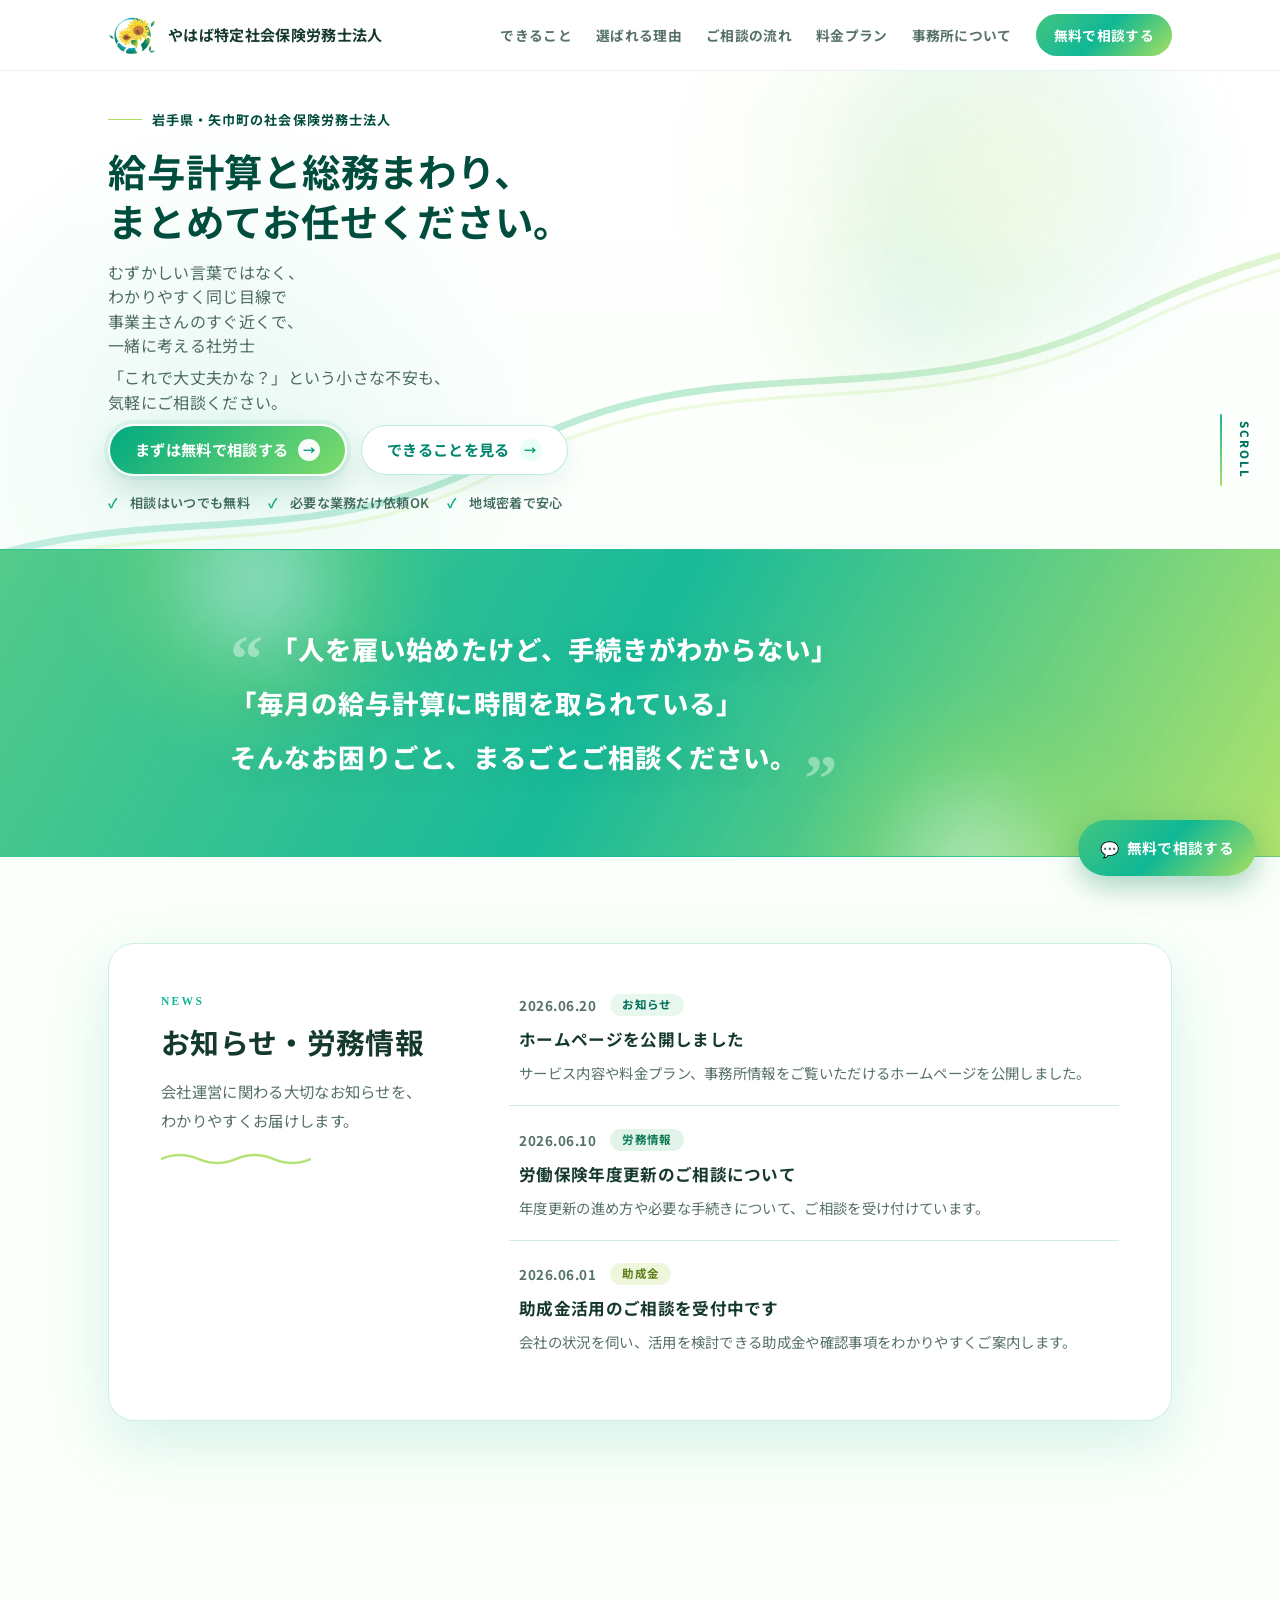
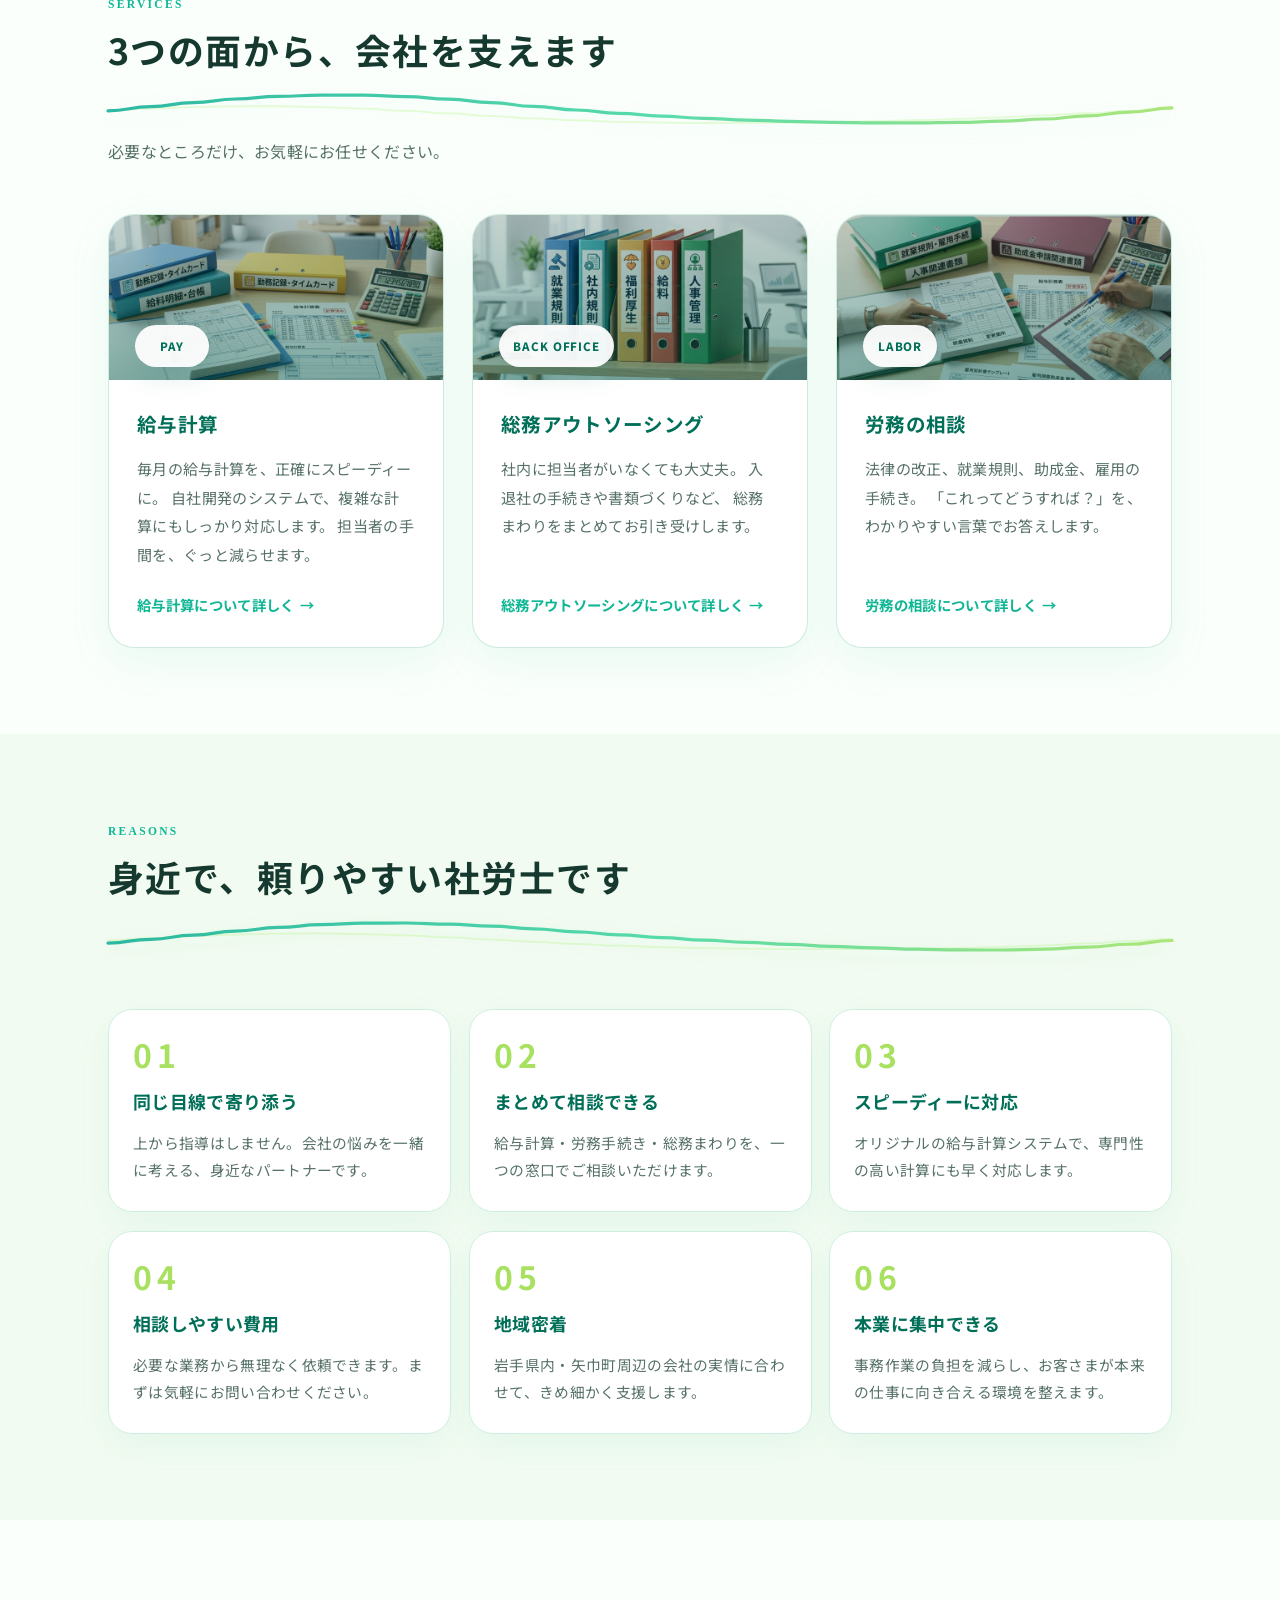
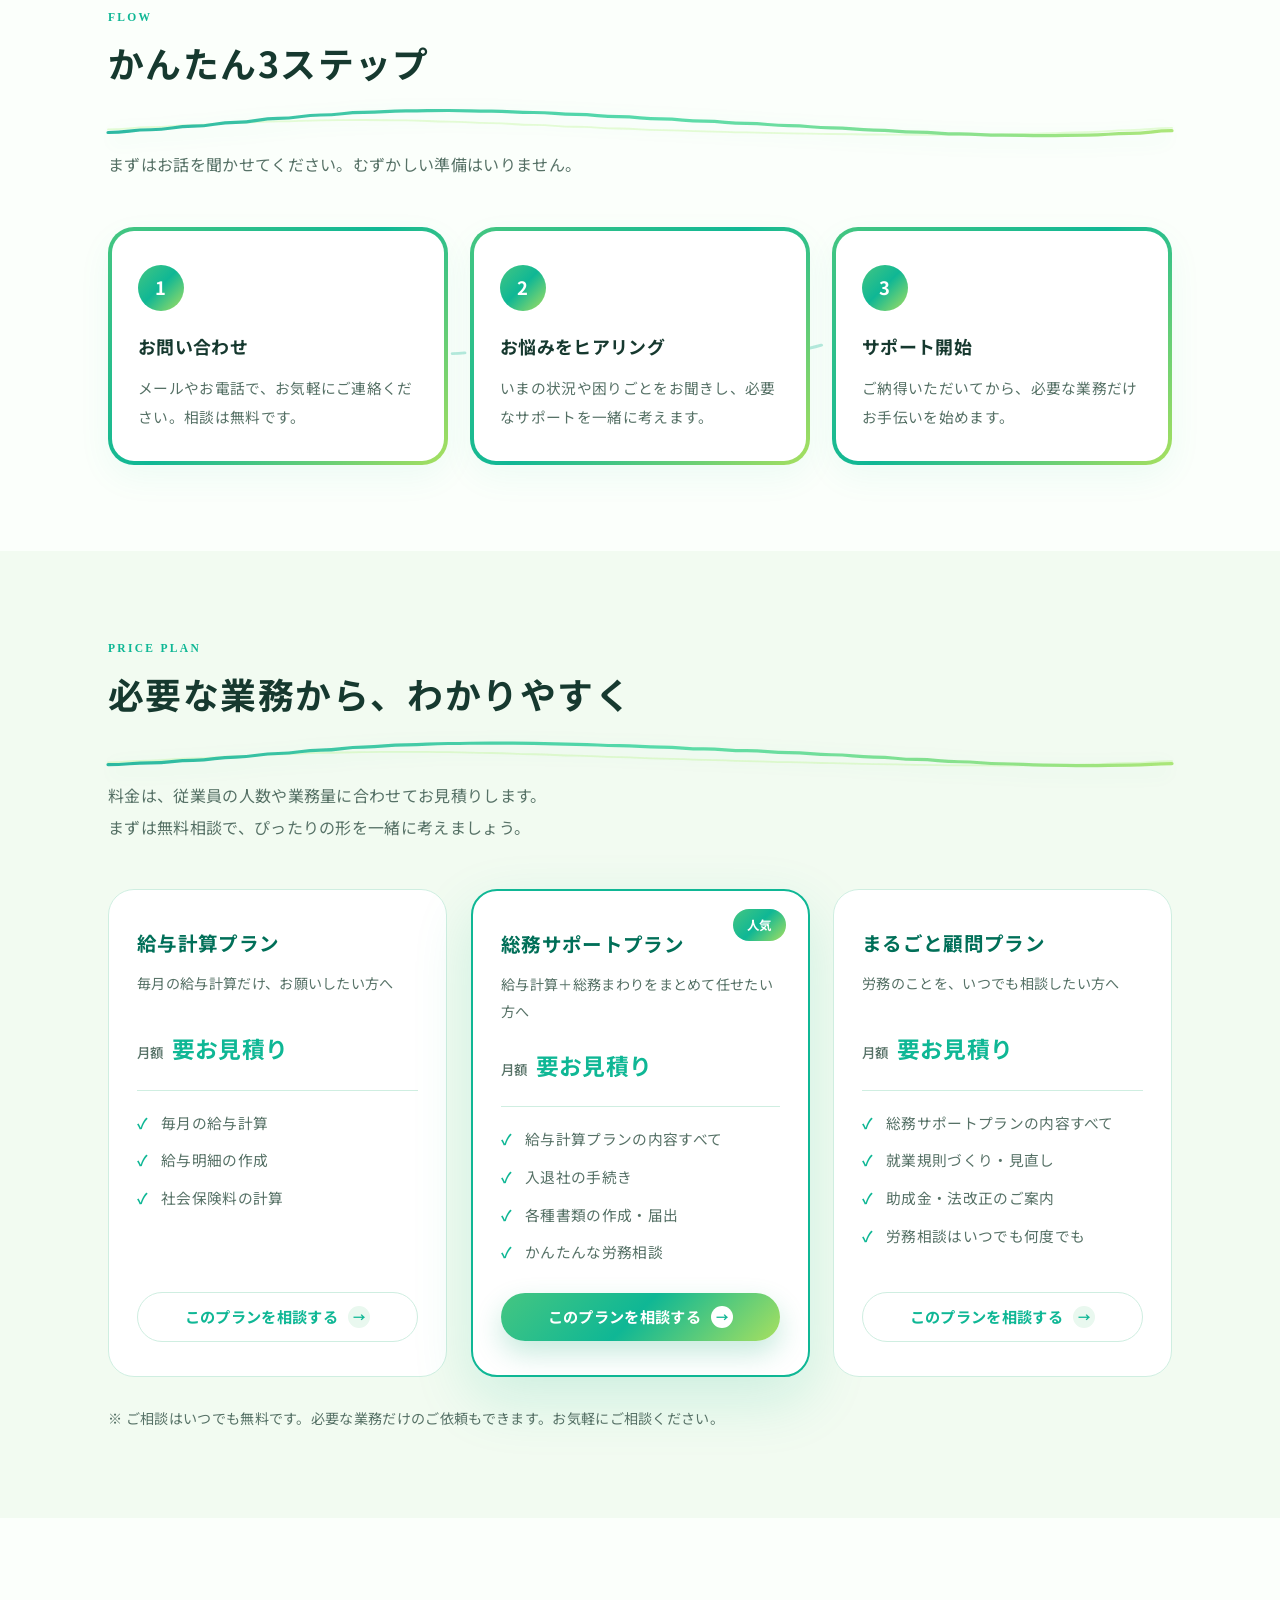
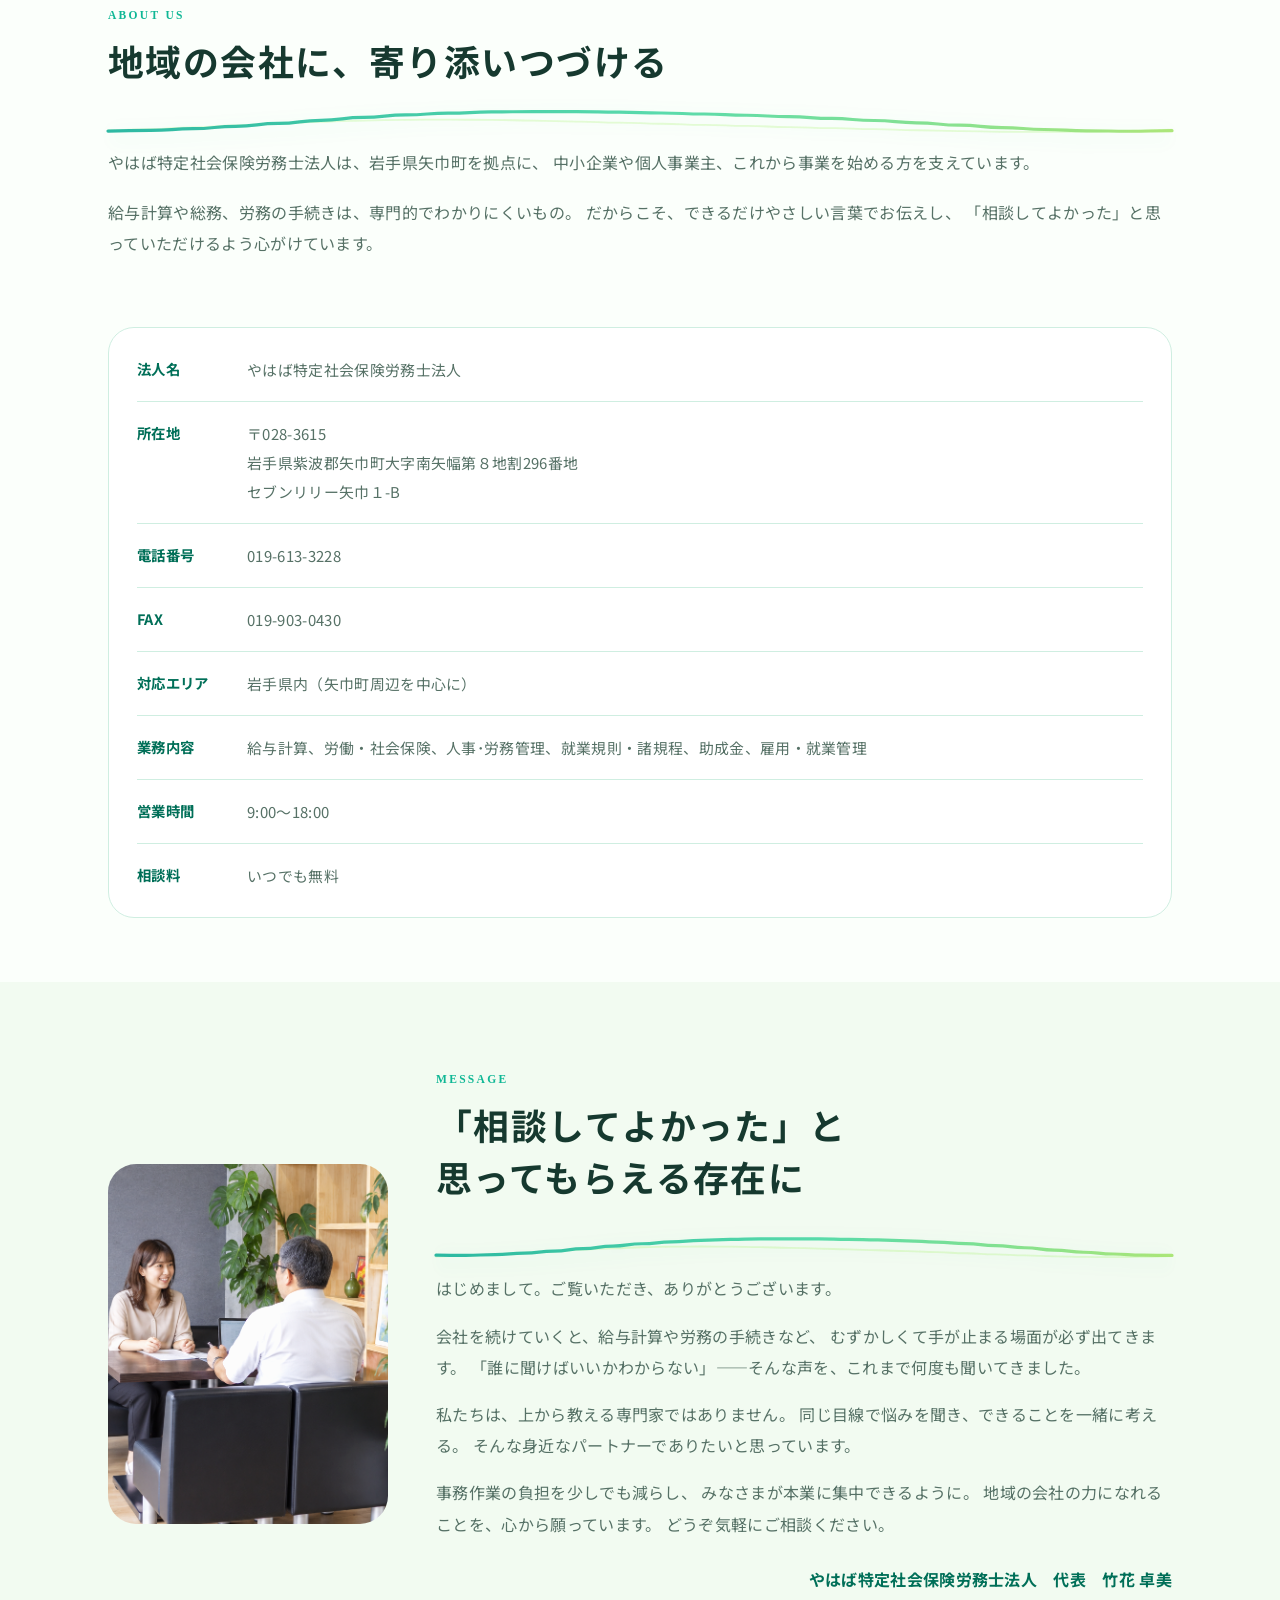
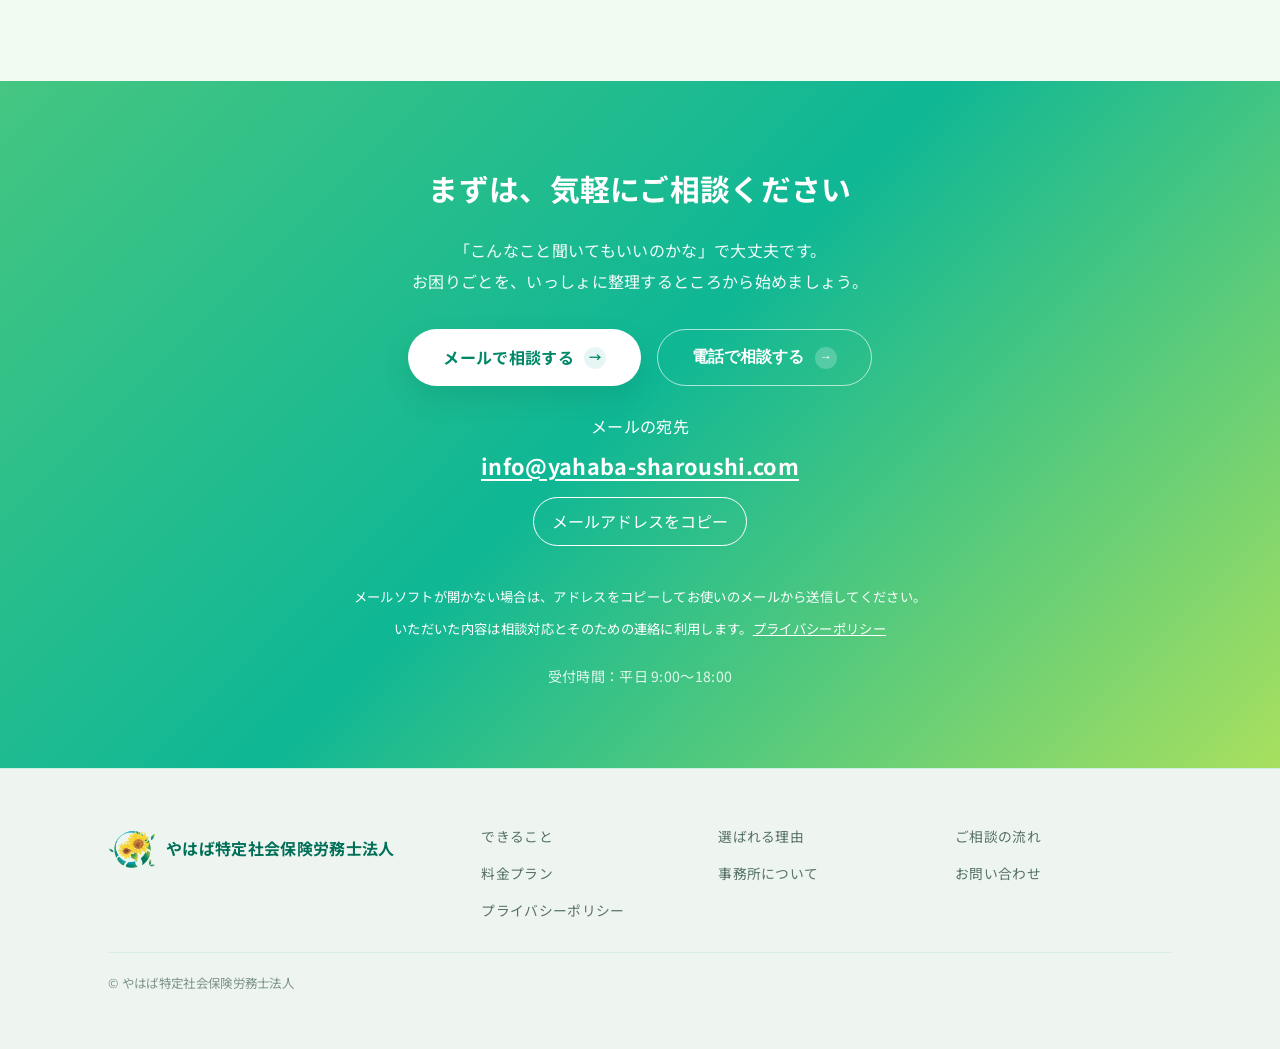
==== commit 7d60ca0e: "Show hero photos in order every three seconds" ====
--- a/index.html
+++ b/index.html
@@ -66,9 +66,9 @@
         </ul>
       </div>
       <div class="hero__visual" aria-label="地域の会社を支える社労士法人のイメージ">
-        <figure class="hero__photo hero__photo--large"><img src="assets/photos/top-consultation.png" fetchpriority="high" alt="明るい相談スペースで話す二人"></figure>
-        <figure class="hero__photo hero__photo--small"><img src="assets/photos/top-building.png" alt="建物の外観と駐車スペース"></figure>
-        <figure class="hero__photo hero__photo--thin"><img src="assets/photos/top-office.png" alt="事務所内でパソコンに向かうスタッフ"></figure>
+        <figure class="hero__photo hero__photo--large"><img src="assets/photos/top-entrance.png" fetchpriority="high" alt="やはば特定社会保険労務士法人の入口と相談スペース"></figure>
+        <figure class="hero__photo hero__photo--small"><img src="assets/photos/top-office.png" alt="事務所内でパソコンに向かうスタッフ"></figure>
+        <figure class="hero__photo hero__photo--thin"><img src="assets/photos/top-building.png" alt="建物の外観と駐車スペース"></figure>
         <p class="hero__bigword">YAHABA SHAROSHI</p>
       </div>
     </div>
--- a/style.css
+++ b/style.css
@@ -1231,11 +1231,11 @@
   opacity:0;
   overflow:hidden!important;
   transform:translateY(18px) scale(.985);
-  animation:heroPhotoCrossFade 18s ease-in-out infinite!important;
-}
-.hero__photo--large{animation-delay:-1.44s!important;}
-.hero__photo--small{animation-delay:4.56s!important;}
-.hero__photo--thin{animation-delay:10.56s!important;}
+  animation:heroPhotoCrossFade 9s ease-in-out infinite!important;
+}
+.hero__photo--large{animation-delay:-0.72s!important;}
+.hero__photo--small{animation-delay:2.28s!important;}
+.hero__photo--thin{animation-delay:5.28s!important;}
 .hero__photo::after{
   background:linear-gradient(180deg,rgba(255,255,255,.03) 35%,rgba(0,111,88,.18))!important;
 }
@@ -2685,7 +2685,7 @@
 @media (max-width:640px) and (orientation:portrait){
   .floating-cta.hero-in-view{opacity:0!important;visibility:hidden;pointer-events:none;}
 }
-/* 最初の相談写真は初期表示から見せる。動きを抑える設定でも同じ写真を表示。 */
+/* 最初の入口写真は初期表示から見せる。動きを抑える設定でも同じ写真を表示。 */
 @media (prefers-reduced-motion: reduce){
   .hero__photo{animation:none!important;opacity:0!important;transform:none!important;filter:none!important;}
   .hero__photo--large{opacity:1!important;}
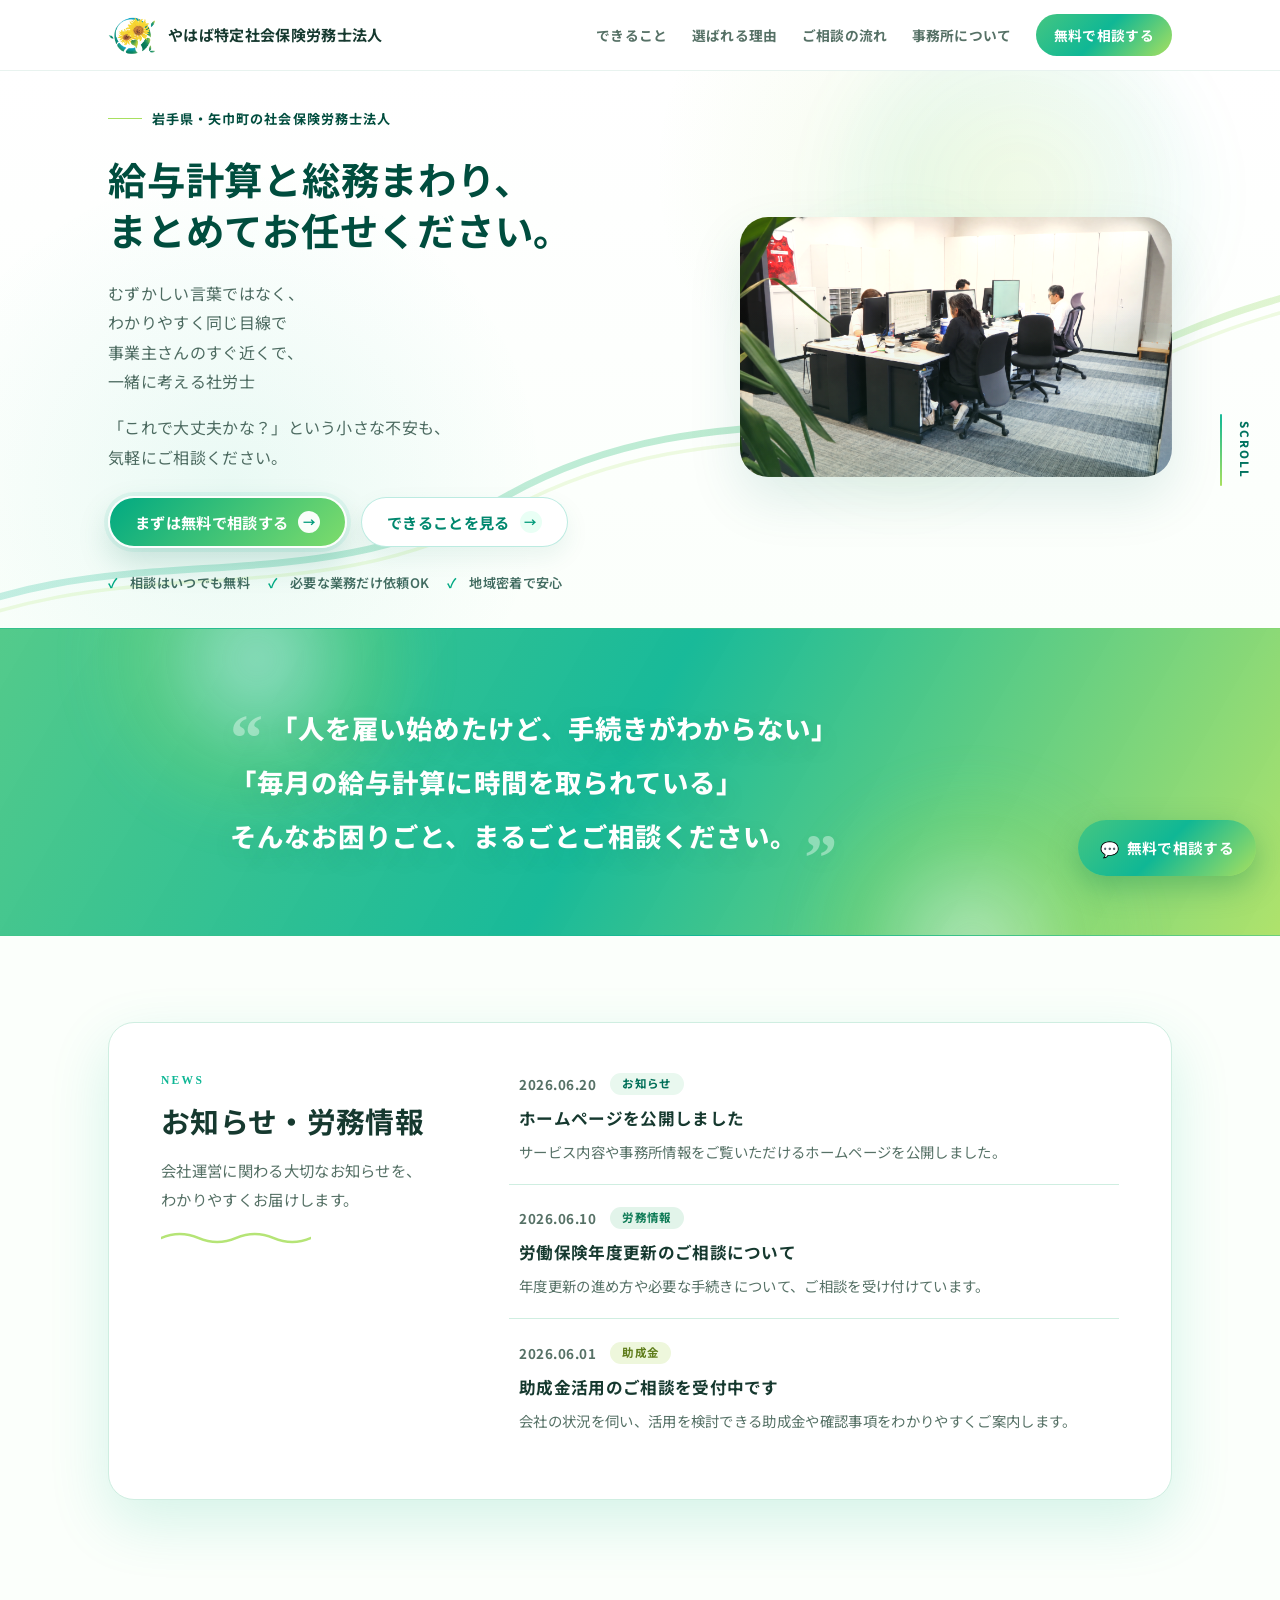
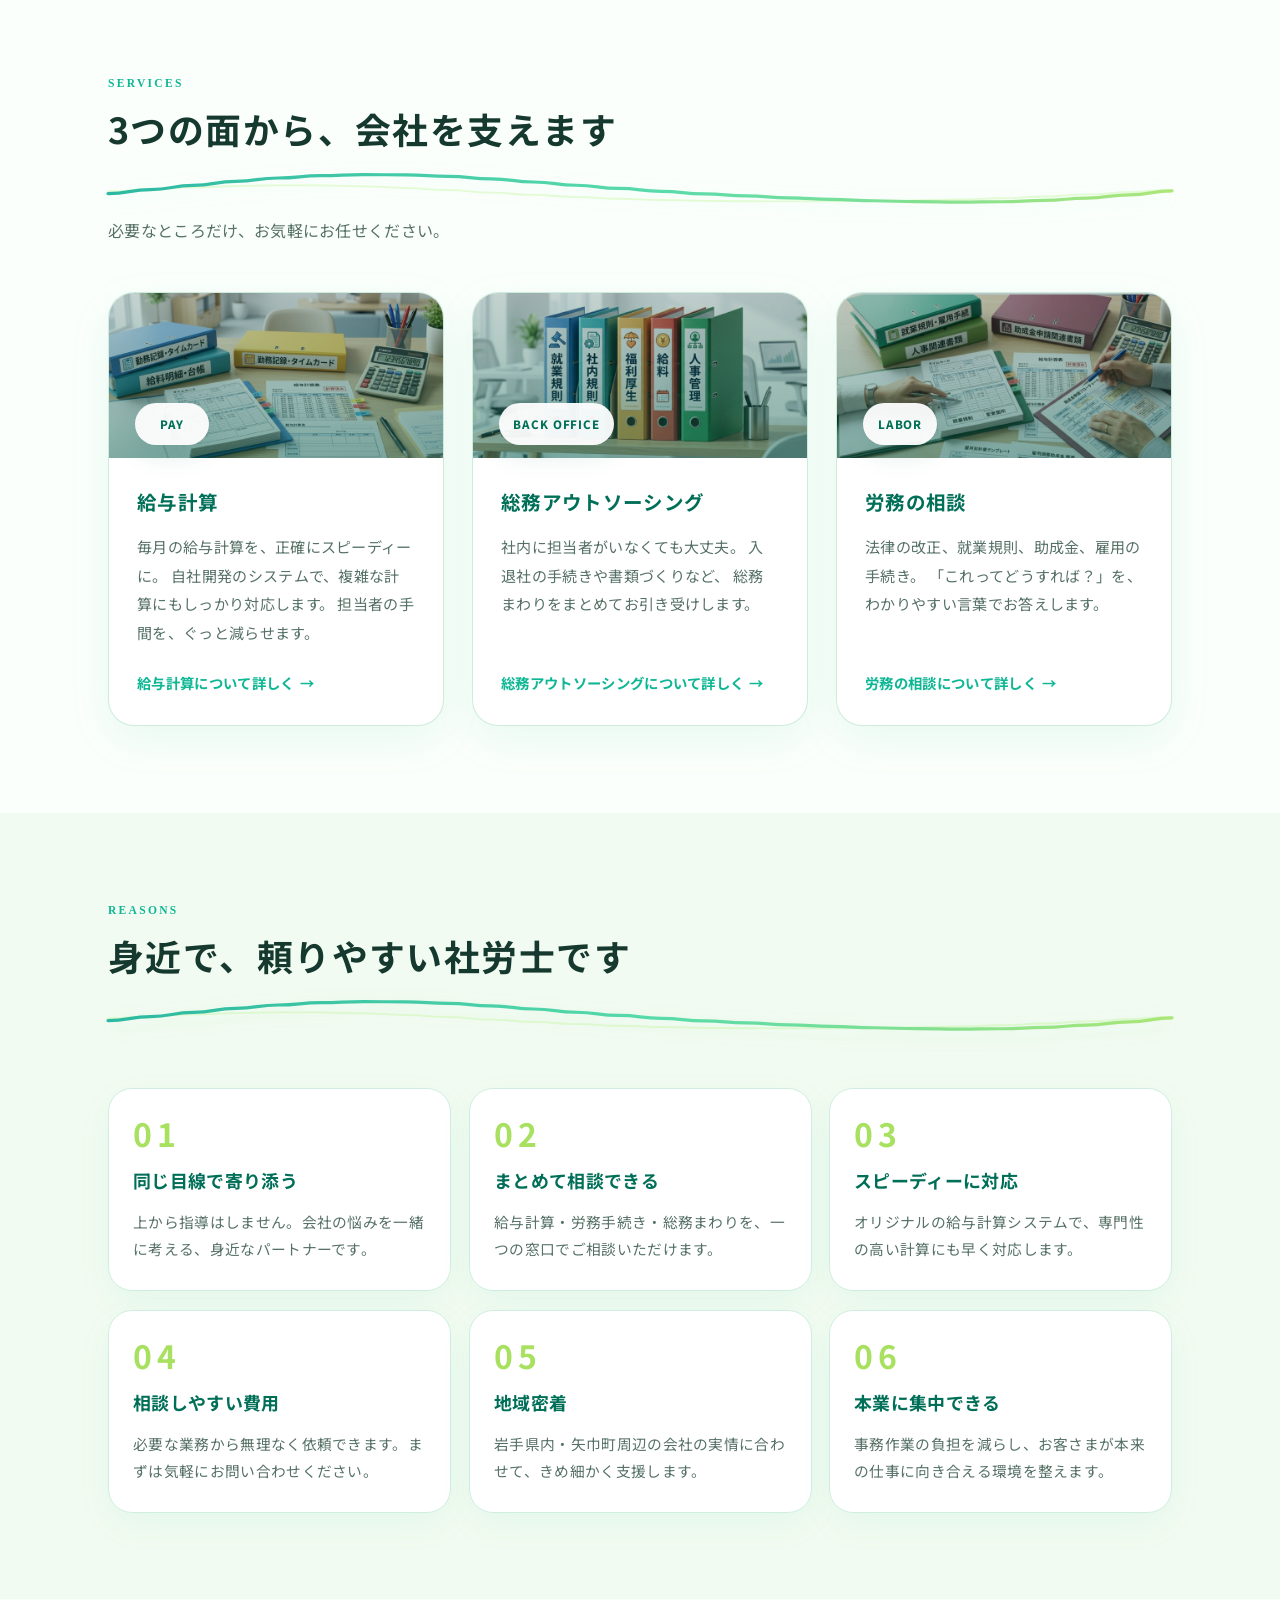
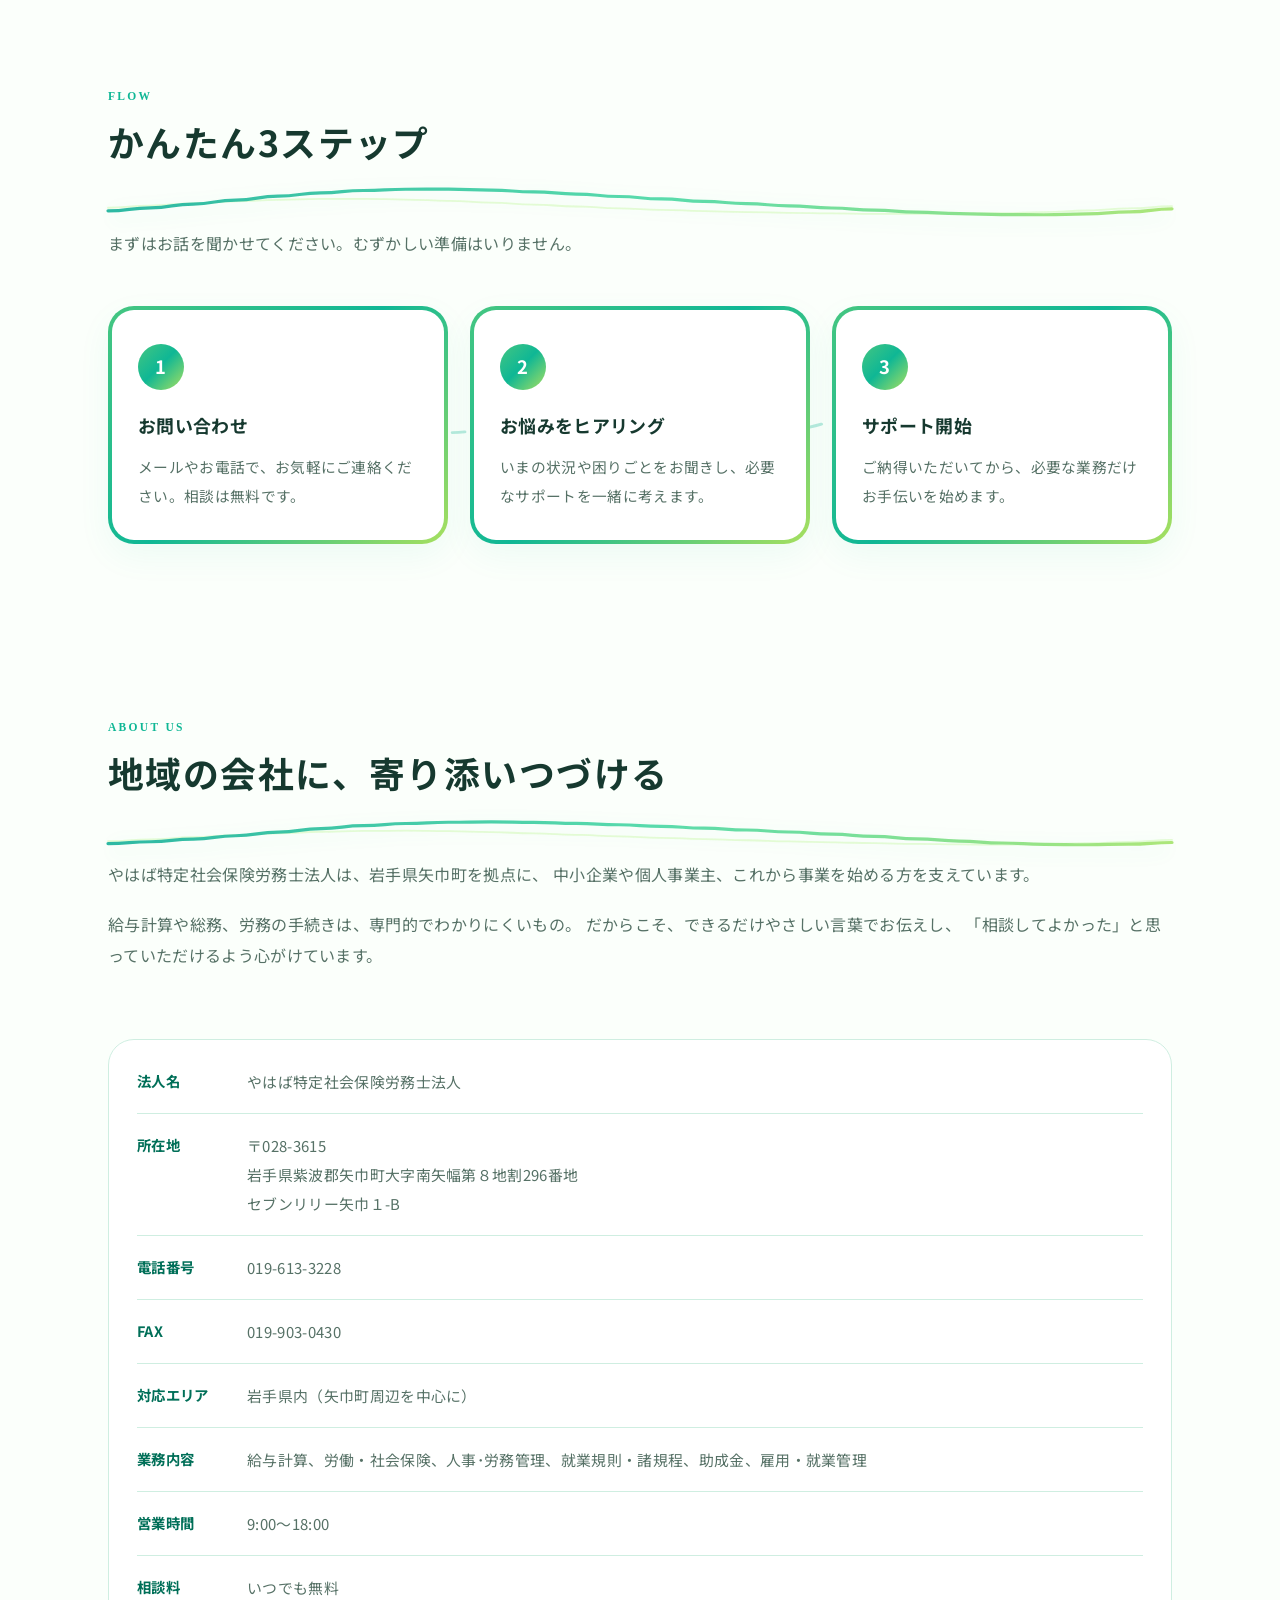
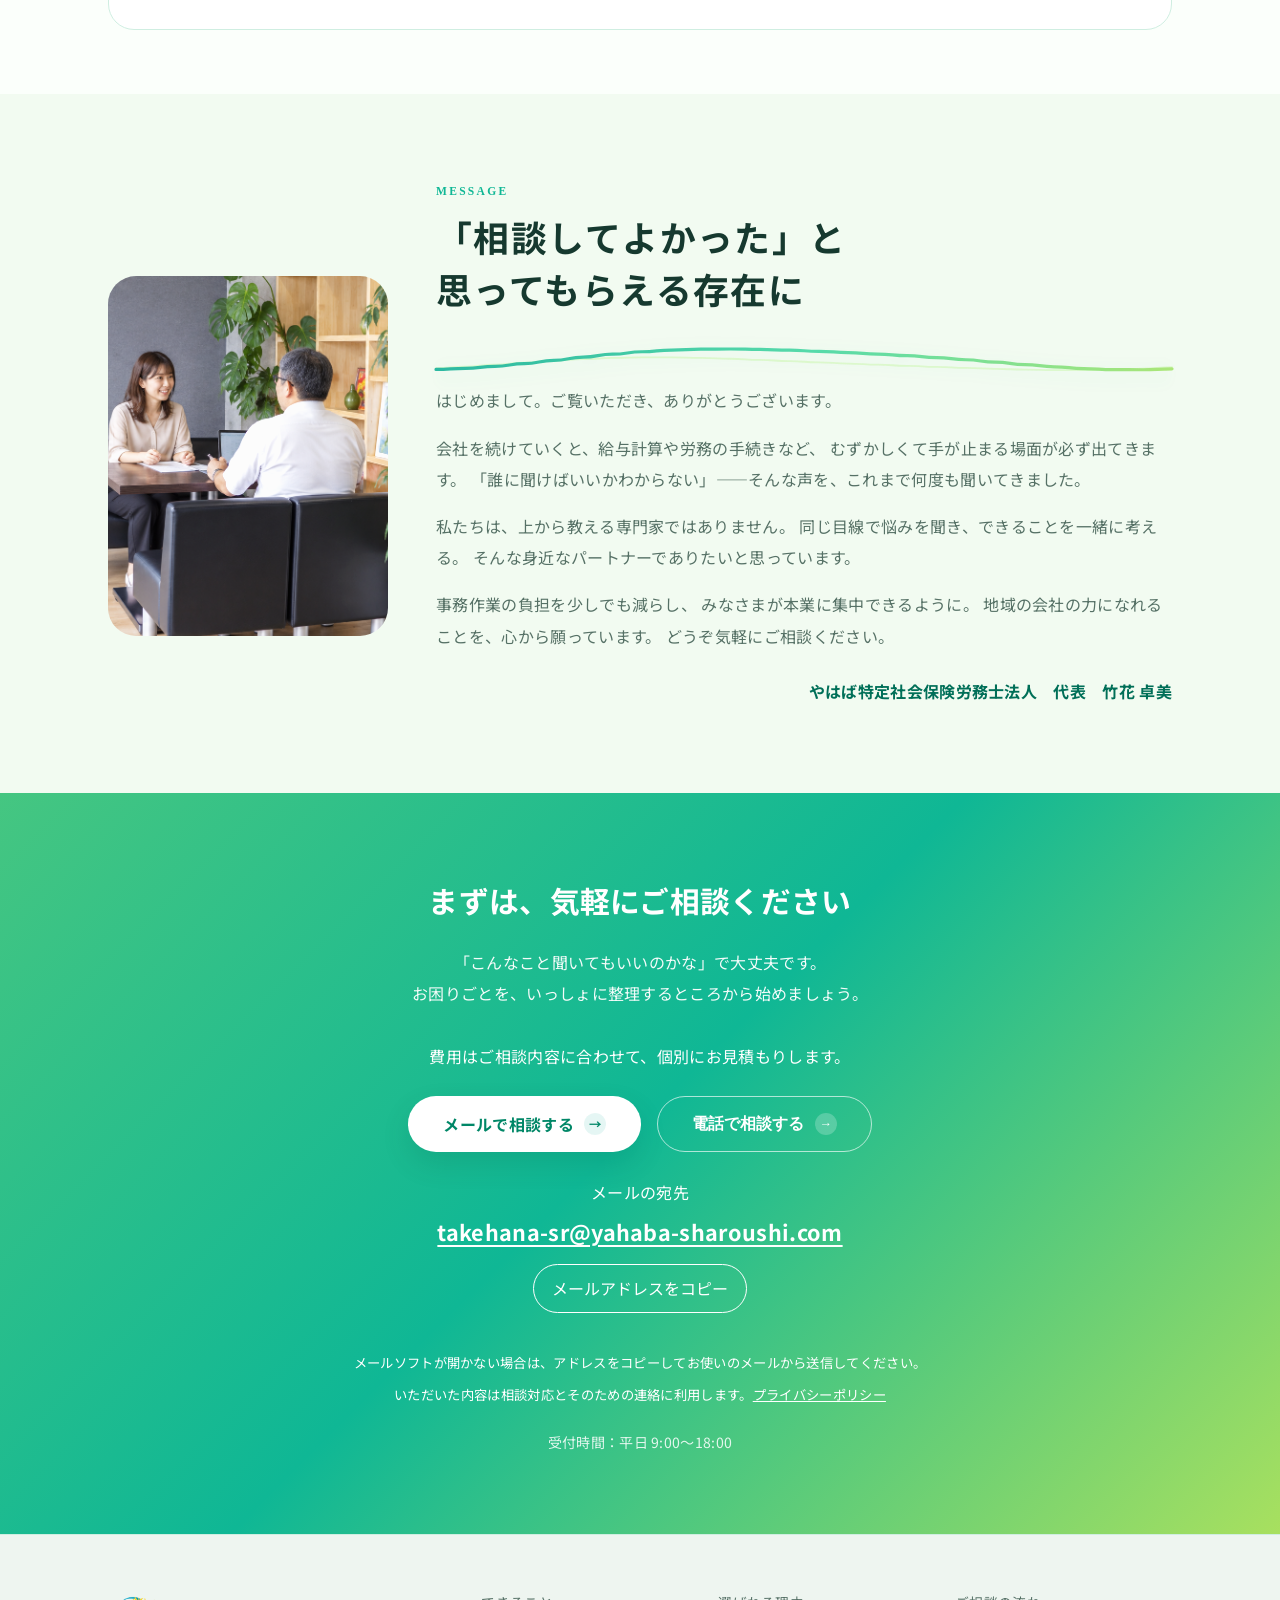
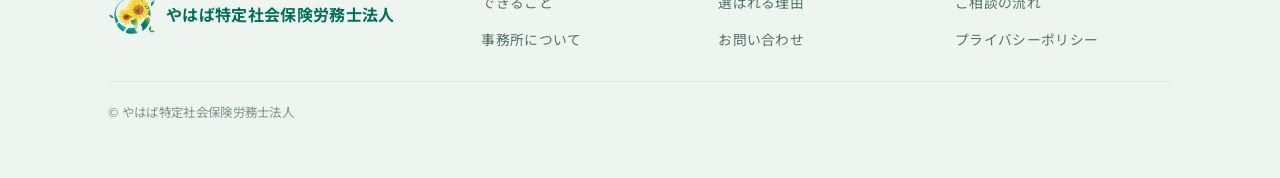
==== commit fd9df3f7: "Update contact email, hide pricing and fix hero animation" ====
--- a/index.html
+++ b/index.html
@@ -8,7 +8,7 @@
 <link rel="preconnect" href="https://fonts.googleapis.com">
 <link rel="preconnect" href="https://fonts.gstatic.com" crossorigin>
 <link href="https://fonts.googleapis.com/css2?family=Noto+Sans+JP:wght@400;500;700&display=swap" rel="stylesheet">
-<link rel="stylesheet" href="style.css?v=20260910-consultation">
+<link rel="stylesheet" href="style.css?v=20261026-1">
 <link rel="icon" href="favicon.ico?v=20260910-3" sizes="any">
 <link rel="icon" type="image/png" sizes="32x32" href="favicon-32.png?v=20260910-3">
 <link rel="apple-touch-icon" sizes="180x180" href="apple-touch-icon.png?v=20260910-3">
@@ -26,7 +26,6 @@
       <a href="#services">できること</a>
       <a href="#reasons">選ばれる理由</a>
       <a href="#flow">ご相談の流れ</a>
-      <a href="#plans">料金プラン</a>
       <a href="#about">事務所について</a>
       <a href="#contact" class="nav__cta">無料で相談する</a>
     </nav>
@@ -66,7 +65,7 @@
         </ul>
       </div>
       <div class="hero__visual" aria-label="地域の会社を支える社労士法人のイメージ">
-        <figure class="hero__photo hero__photo--large"><img src="assets/photos/top-entrance.png" fetchpriority="high" alt="やはば特定社会保険労務士法人の入口と相談スペース"></figure>
+        <figure class="hero__photo hero__photo--large is-active"><img src="assets/photos/top-entrance.png" fetchpriority="high" alt="やはば特定社会保険労務士法人の入口と相談スペース"></figure>
         <figure class="hero__photo hero__photo--small"><img src="assets/photos/top-office.png" alt="事務所内でパソコンに向かうスタッフ"></figure>
         <figure class="hero__photo hero__photo--thin"><img src="assets/photos/top-building.png" alt="建物の外観と駐車スペース"></figure>
         <p class="hero__bigword">YAHABA SHAROSHI</p>
@@ -106,7 +105,7 @@
               </div>
               <div class="news__body">
                 <h3 class="news__headline">ホームページを公開しました</h3>
-                <p class="news__text">サービス内容や料金プラン、事務所情報をご覧いただけるホームページを公開しました。</p>
+                <p class="news__text">サービス内容や事務所情報をご覧いただけるホームページを公開しました。</p>
               </div>
             </article>
           </li>
@@ -253,7 +252,7 @@
   </section>
 
   <!-- 料金プラン -->
-  <section class="section section--alt" id="plans">
+  <section class="section section--alt" id="plans" hidden data-pricing-hidden>
     <div class="container">
       <div class="section__head">
         <p class="section__eyebrow">Price Plan</p>
@@ -398,13 +397,14 @@
         「こんなこと聞いてもいいのかな」で大丈夫です。<br>
         お困りごとを、いっしょに整理するところから始めましょう。
       </p>
+      <p class="cta__estimate">費用はご相談内容に合わせて、個別にお見積もりします。</p>
       <div class="cta__actions">
-        <a href="mailto:info@yahaba-sharoushi.com" class="btn btn--white btn--lg">メールで相談する</a>
+        <a href="mailto:takehana-sr@yahaba-sharoushi.com" class="btn btn--white btn--lg">メールで相談する</a>
         <button type="button" class="btn btn--outline btn--lg phone-modal-open">電話で相談する</button>
       </div>
             <div class="contact-email">
         <p>メールの宛先</p>
-        <a class="contact-email__address" href="mailto:info@yahaba-sharoushi.com">info@yahaba-sharoushi.com</a>
+        <a class="contact-email__address" href="mailto:takehana-sr@yahaba-sharoushi.com">takehana-sr@yahaba-sharoushi.com</a>
         <button type="button" class="contact-email__copy" data-copy-email>メールアドレスをコピー</button>
         <p class="contact-email__status" role="status" aria-live="polite"></p>
         <p class="contact-email__note">メールソフトが開かない場合は、アドレスをコピーしてお使いのメールから送信してください。</p>
@@ -436,7 +436,6 @@
       <a href="#services">できること</a>
       <a href="#reasons">選ばれる理由</a>
       <a href="#flow">ご相談の流れ</a>
-      <a href="#plans">料金プラン</a>
       <a href="#about">事務所について</a>
       <a href="#contact">お問い合わせ</a>
       <a href="privacy.html">プライバシーポリシー</a>
@@ -458,6 +457,6 @@
   </div>
 </div>
 
-<script src="script.js"></script>
+<script src="script.js?v=20261026-1"></script>
 </body>
 </html>
--- a/style.css
+++ b/style.css
@@ -2685,11 +2685,20 @@
 @media (max-width:640px) and (orientation:portrait){
   .floating-cta.hero-in-view{opacity:0!important;visibility:hidden;pointer-events:none;}
 }
-/* 最初の入口写真は初期表示から見せる。動きを抑える設定でも同じ写真を表示。 */
-@media (prefers-reduced-motion: reduce){
-  .hero__photo{animation:none!important;opacity:0!important;transform:none!important;filter:none!important;}
-  .hero__photo--large{opacity:1!important;}
-  .hero__photo img{animation:none!important;}
+/* トップ画像：入口 → 事務所内 → 外観。3秒間隔、ぼかしながらフェード。 */
+.hero .hero__photo{
+  animation:heroPhotoSoftFade 9s linear infinite!important;
+  transform:none!important;
+  will-change:opacity,filter;
+}
+.hero .hero__photo--large{animation-delay:-.75s!important;}
+.hero .hero__photo--small{animation-delay:2.25s!important;}
+.hero .hero__photo--thin{animation-delay:5.25s!important;}
+.hero .hero__photo img{animation:none!important;transform:none!important;}
+@keyframes heroPhotoSoftFade{
+  0%{opacity:0;filter:blur(8px);}
+  8.333%,33.333%{opacity:1;filter:blur(0);}
+  41.667%,100%{opacity:0;filter:blur(8px);}
 }
 
 /* MESSAGE：相談風景の二人を中心に拡大表示 */
@@ -2704,4 +2713,48 @@
 .contact-email__copy:focus-visible{outline:3px solid currentColor;outline-offset:4px;}
 .contact-email__status{min-height:1.8em;font-size:.86rem;margin-top:6px;}
 .contact-email__note{font-size:.83rem;margin-top:8px;line-height:1.8;}
-.contact-email__note a{text-decoration:underline;}+.contact-email__note a{text-decoration:underline;}
+/* 2026-10-26: 料金を一時非表示。将来の再掲載用にHTMLは保持。 */
+[data-pricing-hidden][hidden]{display:none!important;}
+.cta__estimate{margin:18px 0 24px;line-height:1.9;}
+/* 古い複数の登場アニメーションを解除し、上から順に表示する。 */
+.hero .hero__body, .hero .hero__body > *, .hero .hero__body .hero__lead span,
+.hero .hero__body .hero__title > span, .hero .hero__body .hero__msgline,
+.hero .hero__body .hero__points li, .hero .hero__body .hero__actions .btn{
+  animation:none!important;opacity:1!important;transform:none!important;filter:none!important;
+}
+.hero .hero__body .hero__lead,
+.hero .hero__body .hero__title > span,
+.hero .hero__body .hero__msgline,
+.hero .hero__body .hero__actions,
+.hero .hero__body .hero__points{
+  animation:none!important;
+}
+.hero .hero__body .hero__lead{--hero-delay:0s;margin-bottom:22px!important;}
+.hero .hero__body .hero__title{margin-bottom:24px!important;}
+.hero .hero__body .hero__title > span:nth-child(1){--hero-delay:.2s;}
+.hero .hero__body .hero__title > span:nth-child(2){--hero-delay:.4s;}
+.hero .hero__body .hero__message{line-height:1.85!important;margin-bottom:24px!important;}
+.hero .hero__body .hero__msgline:nth-child(1){--hero-delay:.65s;}
+.hero .hero__body .hero__msgline:nth-child(2){--hero-delay:.8s;}
+.hero .hero__body .hero__msgline:nth-child(3){--hero-delay:.95s;}
+.hero .hero__body .hero__msgline:nth-child(4){--hero-delay:1.1s;}
+.hero .hero__body .hero__msgline:nth-child(5){--hero-delay:1.3s;margin-top:16px;}
+.hero .hero__body .hero__msgline:nth-child(6){--hero-delay:1.45s;}
+.hero .hero__body .hero__actions{--hero-delay:1.65s;margin-bottom:22px!important;}
+.hero .hero__body .hero__points{--hero-delay:1.85s;}
+@keyframes heroOrderedReveal{from{opacity:0;}to{opacity:1;}}
+@media(max-width:640px) and (orientation:portrait){
+  .hero .hero__body .hero__points{--hero-delay:1.65s;margin-bottom:22px!important;}
+  .hero .hero__body .hero__actions{--hero-delay:1.85s;}
+}
+/* OSの動作軽減設定でも写真は循環。位置移動やズームは行わない。 */
+.hero .hero__visual .hero__photo{
+  animation:none!important;transform:none!important;opacity:0!important;filter:blur(8px)!important;
+  transition:opacity .75s ease,filter .75s ease!important;pointer-events:none;
+}
+.hero .hero__visual .hero__photo.is-active{opacity:1!important;filter:blur(0)!important;}
+.hero .hero__visual .hero__photo img{animation:none!important;transform:none!important;}
+
+.hero .hero__body .hero-reveal-item:not(.is-revealed){animation:none!important;opacity:0!important;transition:none!important;}
+.hero .hero__body .hero-reveal-item.is-revealed{opacity:1!important;transition:opacity .55s ease!important;}
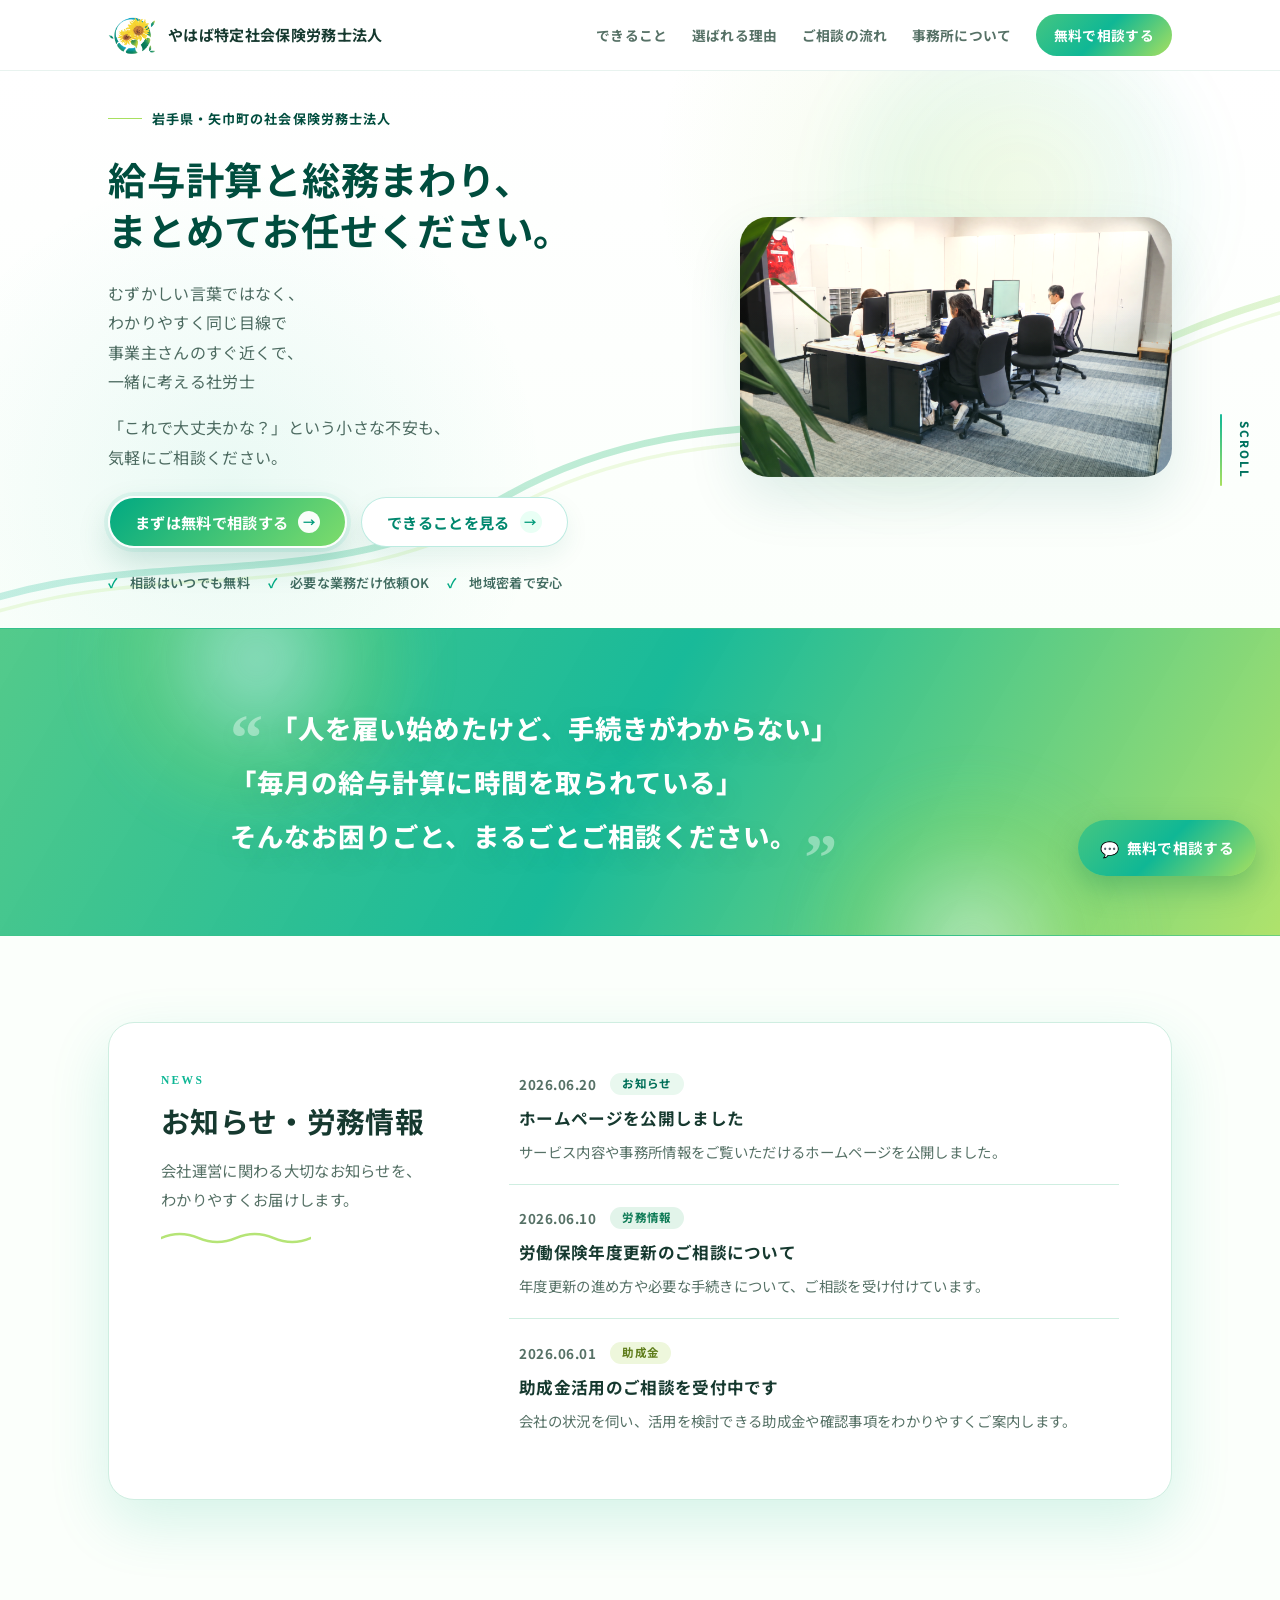
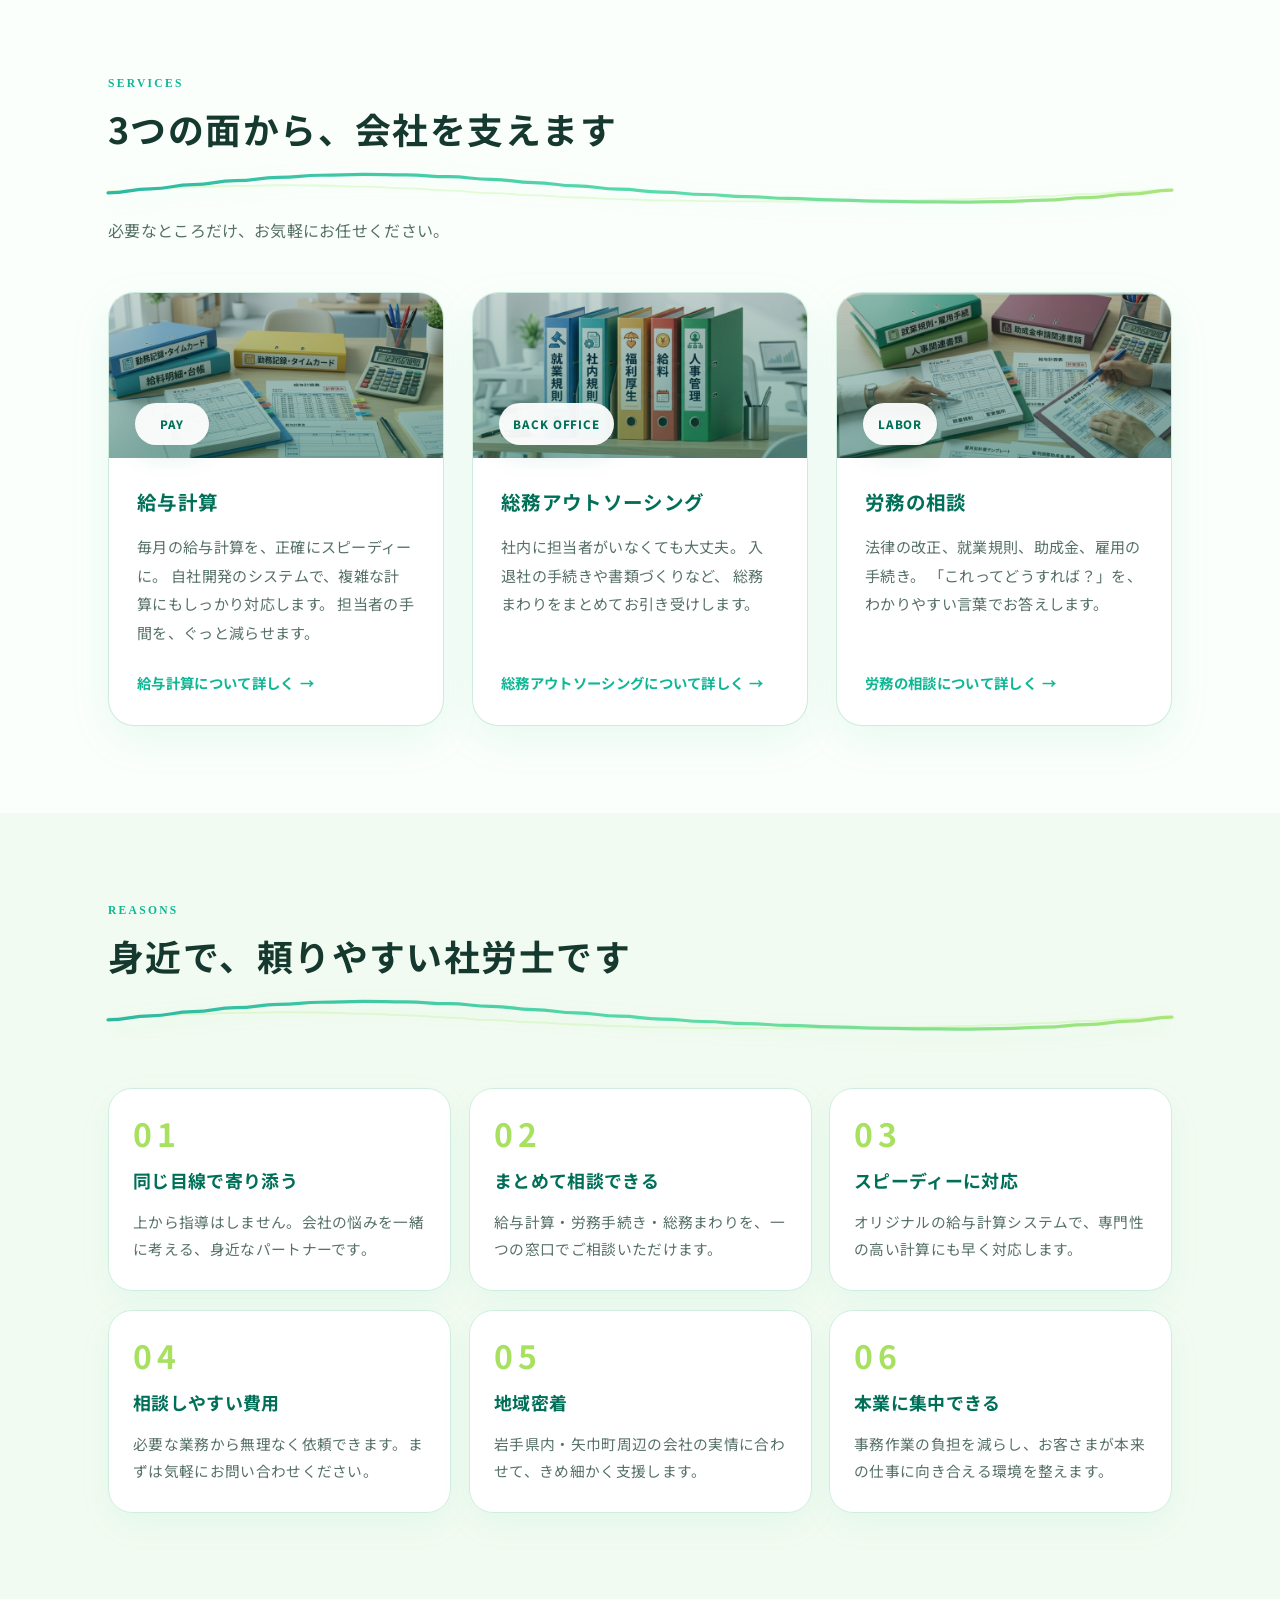
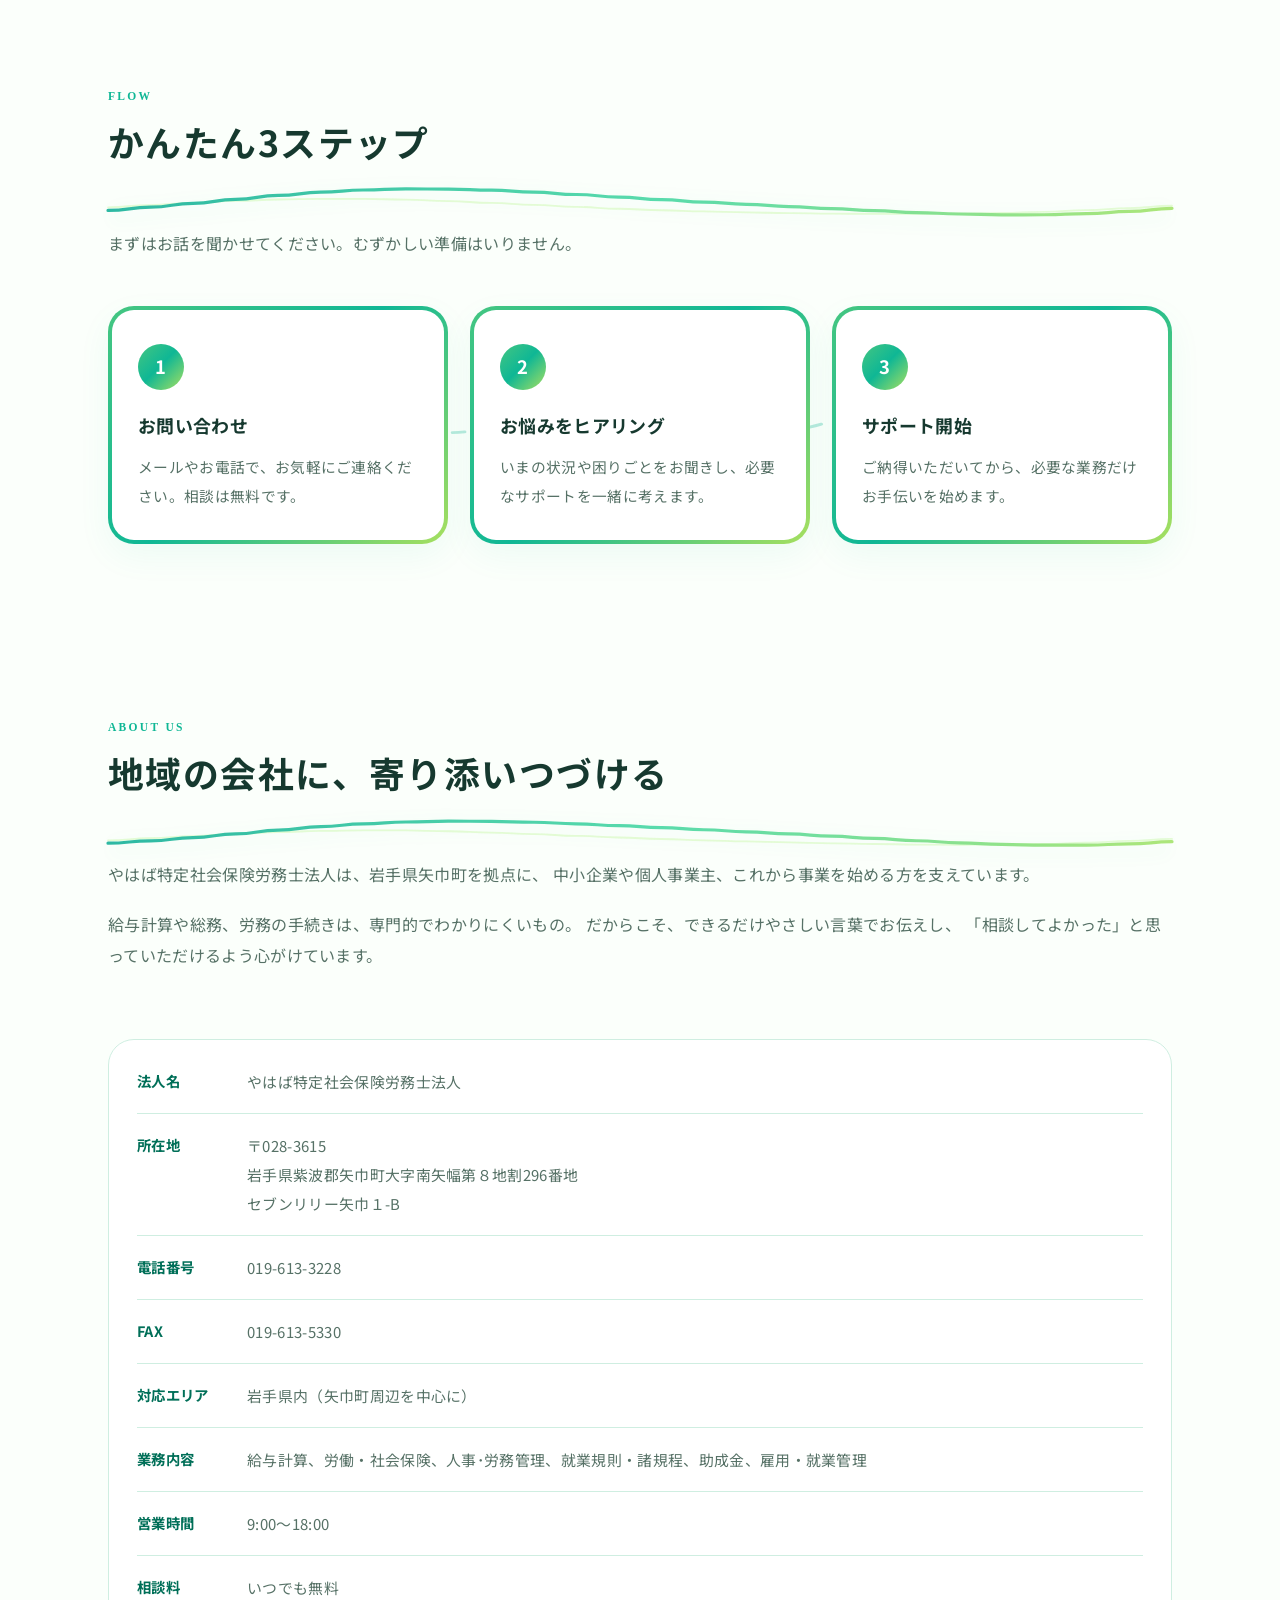
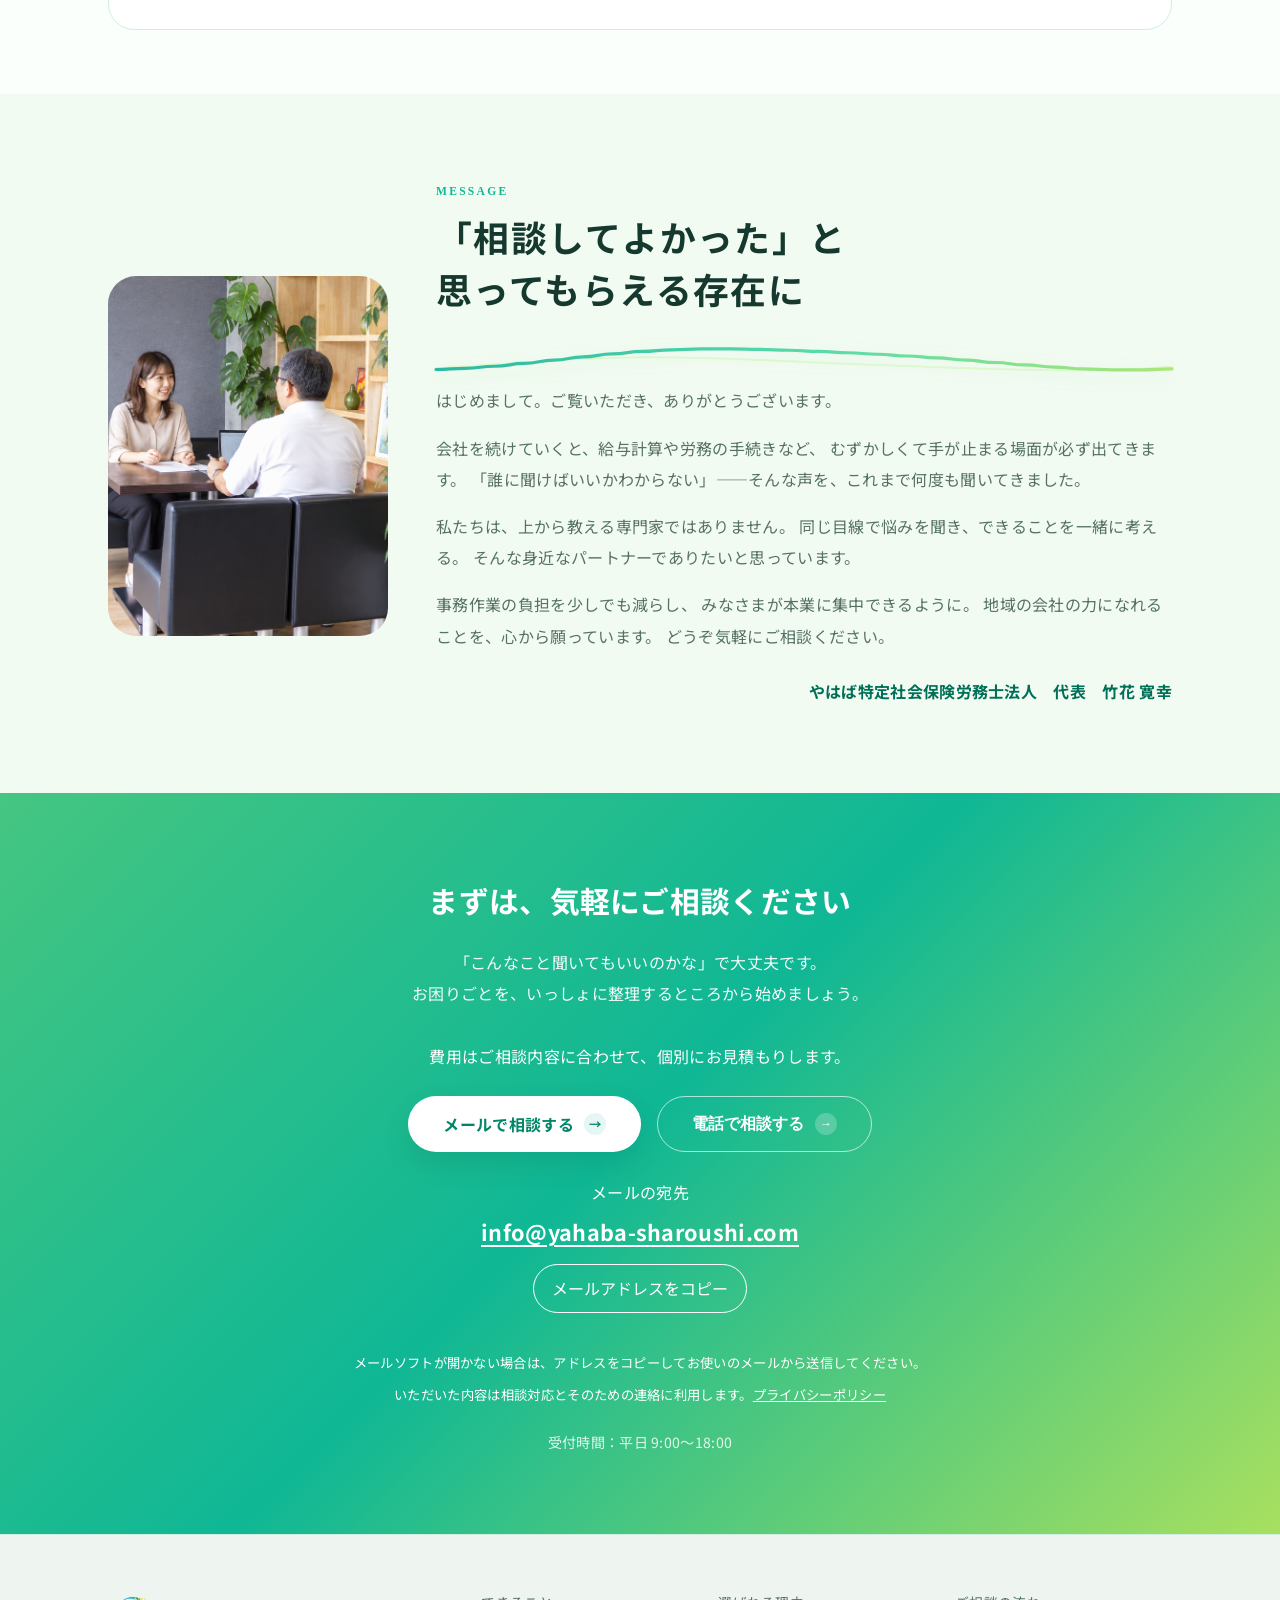
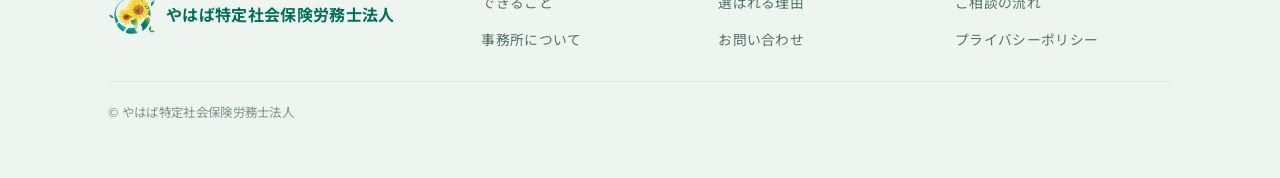
==== commit 51a556aa: "Correct fax number, representative name and contact email" ====
--- a/index.html
+++ b/index.html
@@ -327,7 +327,7 @@
           <div class="info__row"><dt>法人名</dt><dd>やはば特定社会保険労務士法人</dd></div>
           <div class="info__row"><dt>所在地</dt><dd>〒028-3615<br>岩手県紫波郡矢巾町大字南矢幅第８地割296番地<br>セブンリリー矢巾１-B</dd></div>
           <div class="info__row"><dt>電話番号</dt><dd><a href="tel:0196133228">019-613-3228</a></dd></div>
-          <div class="info__row"><dt>FAX</dt><dd>019-903-0430</dd></div>
+          <div class="info__row"><dt>FAX</dt><dd>019-613-5330</dd></div>
           <div class="info__row"><dt>対応エリア</dt><dd>岩手県内<br class="portrait-break">（矢巾町周辺を中心に）</dd></div>
           <div class="info__row"><dt>業務内容</dt><dd>給与計算、労働・社会保険、人事･労務管理、就業規則・諸規程、助成金、雇用・就業管理</dd></div>
           <div class="info__row"><dt>営業時間</dt><dd>9:00〜18:00<span class="portrait-only">(土日祝日休業)</span></dd></div>
@@ -360,7 +360,7 @@
         <img src="assets/photos/top-consultation.png" alt="相談スペースで向き合って話す二人の様子">
         <div class="greeting__photo" aria-hidden="true">代表</div>
         <p class="greeting__role">代表社員・特定社会保険労務士</p>
-        <p class="greeting__name">竹花 卓美</p>
+        <p class="greeting__name">竹花 寛幸</p>
       </div>
       <div class="greeting__body">
         <p class="section__eyebrow">Message</p>
@@ -384,7 +384,7 @@
           地域の会社の力になれることを、心から願っています。
           どうぞ気軽にご相談ください。
         </p>
-        <p class="greeting__sign">やはば特定社会保険労務士法人<span class="portrait-hide">　</span><br class="portrait-break">代表　竹花 卓美</p>
+        <p class="greeting__sign">やはば特定社会保険労務士法人<span class="portrait-hide">　</span><br class="portrait-break">代表　竹花 寛幸</p>
       </div>
     </div>
   </section>
@@ -399,12 +399,12 @@
       </p>
       <p class="cta__estimate">費用はご相談内容に合わせて、個別にお見積もりします。</p>
       <div class="cta__actions">
-        <a href="mailto:takehana-sr@yahaba-sharoushi.com" class="btn btn--white btn--lg">メールで相談する</a>
+        <a href="mailto:info@yahaba-sharoushi.com" class="btn btn--white btn--lg">メールで相談する</a>
         <button type="button" class="btn btn--outline btn--lg phone-modal-open">電話で相談する</button>
       </div>
             <div class="contact-email">
         <p>メールの宛先</p>
-        <a class="contact-email__address" href="mailto:takehana-sr@yahaba-sharoushi.com">takehana-sr@yahaba-sharoushi.com</a>
+        <a class="contact-email__address" href="mailto:info@yahaba-sharoushi.com">info@yahaba-sharoushi.com</a>
         <button type="button" class="contact-email__copy" data-copy-email>メールアドレスをコピー</button>
         <p class="contact-email__status" role="status" aria-live="polite"></p>
         <p class="contact-email__note">メールソフトが開かない場合は、アドレスをコピーしてお使いのメールから送信してください。</p>
@@ -457,6 +457,6 @@
   </div>
 </div>
 
-<script src="script.js?v=20261026-1"></script>
+<script src="script.js?v=20261027-1"></script>
 </body>
 </html>
